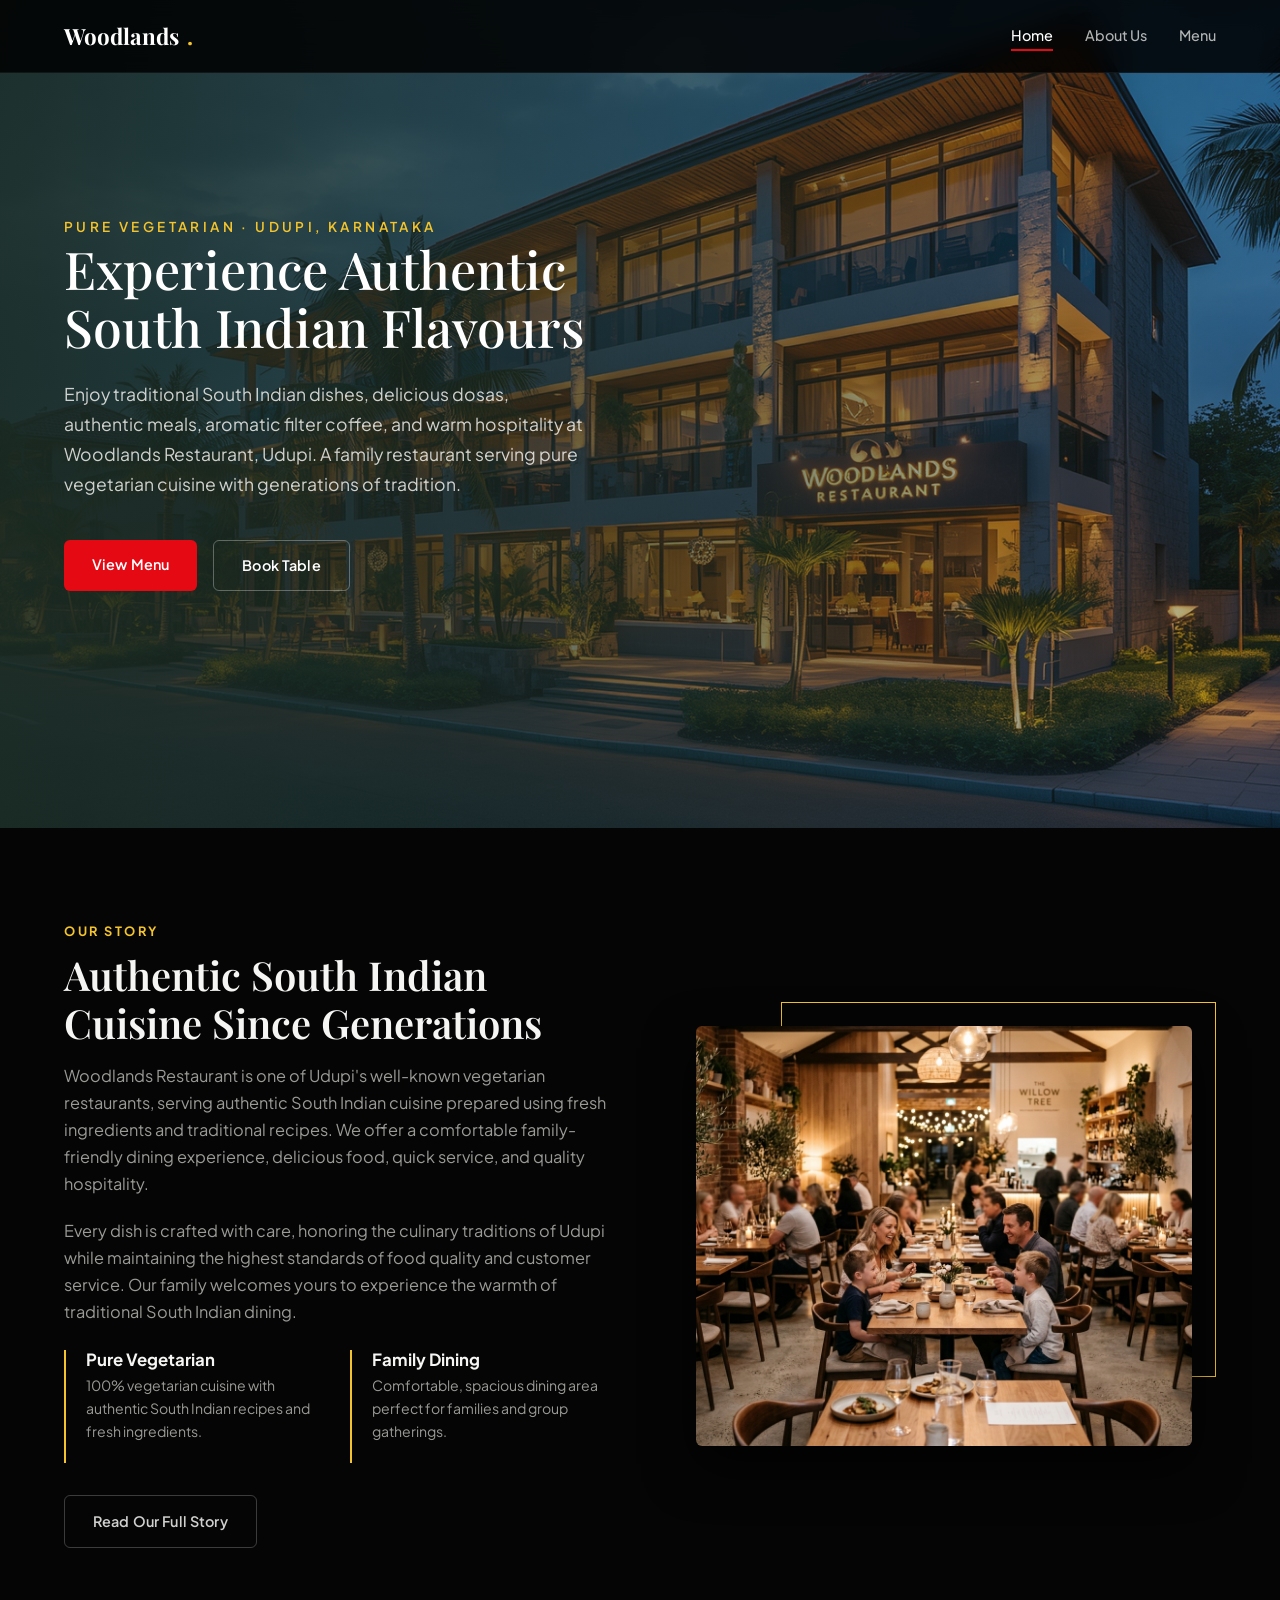
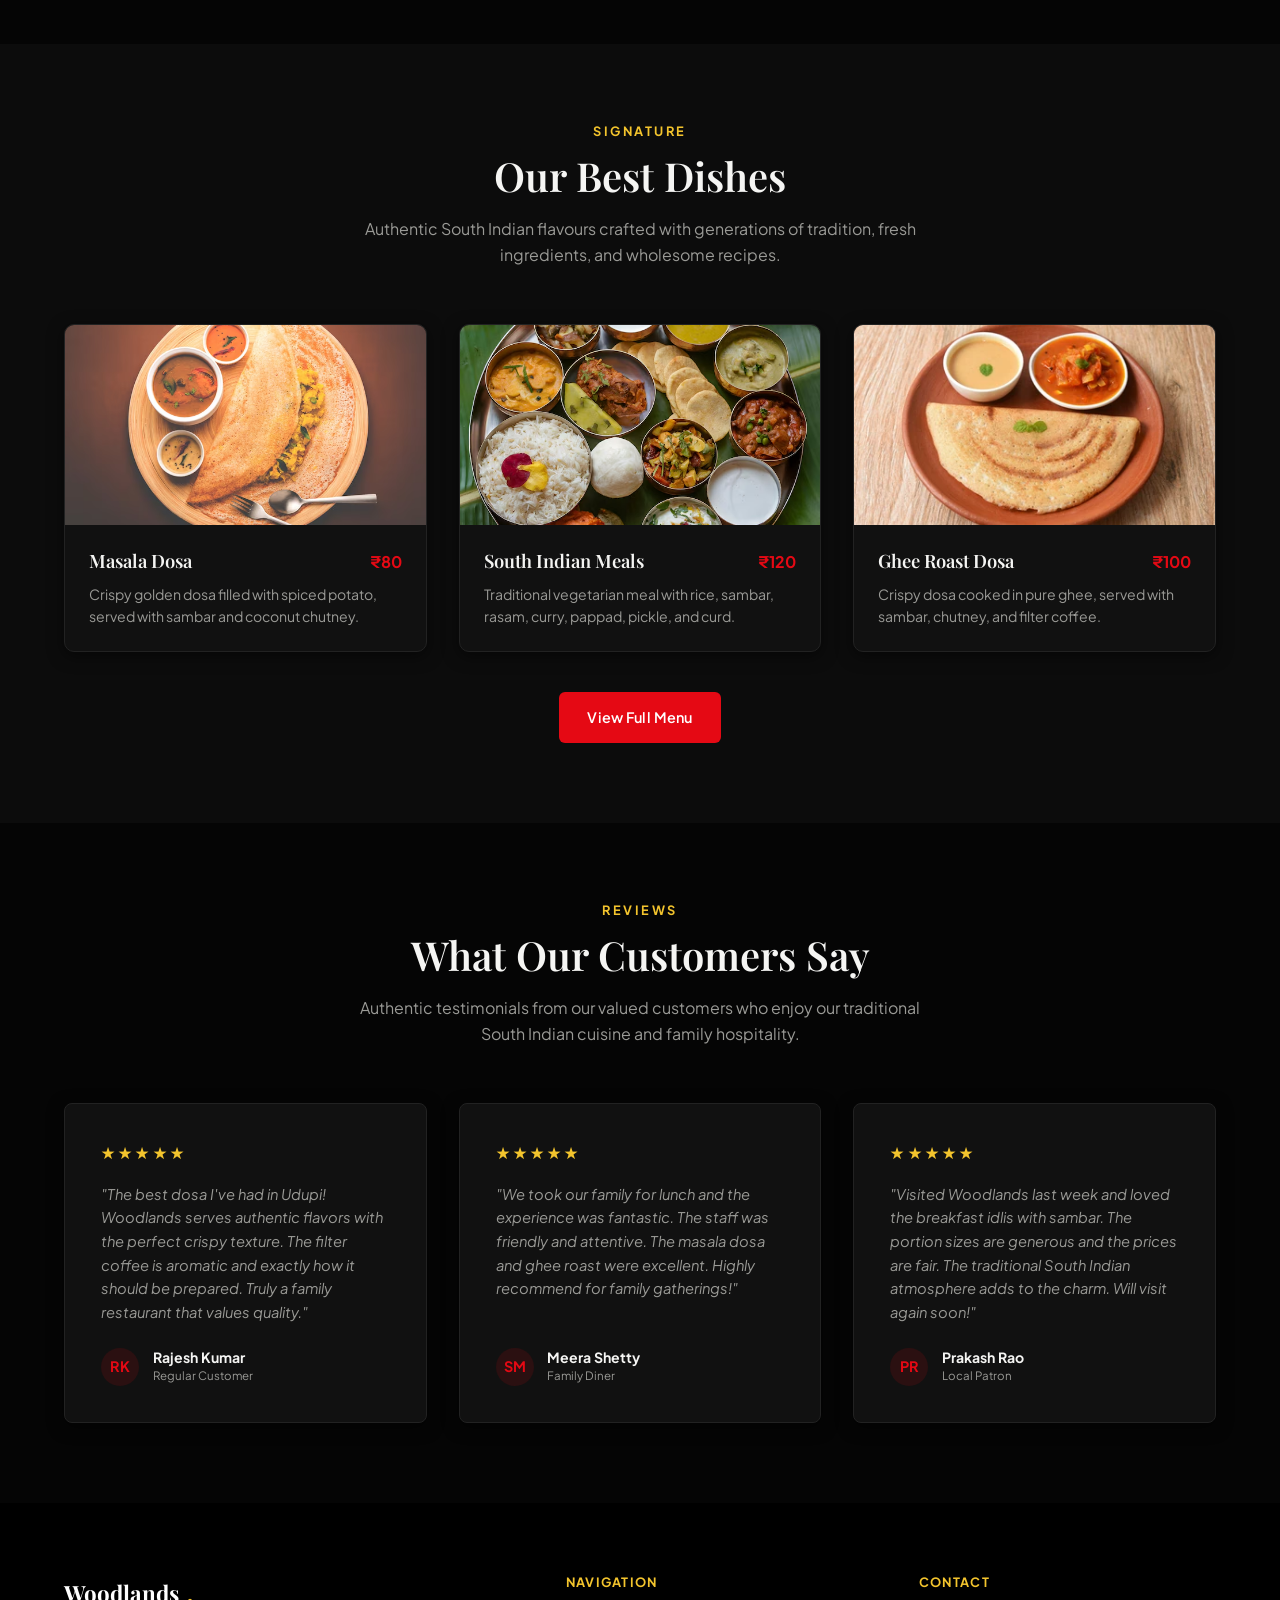
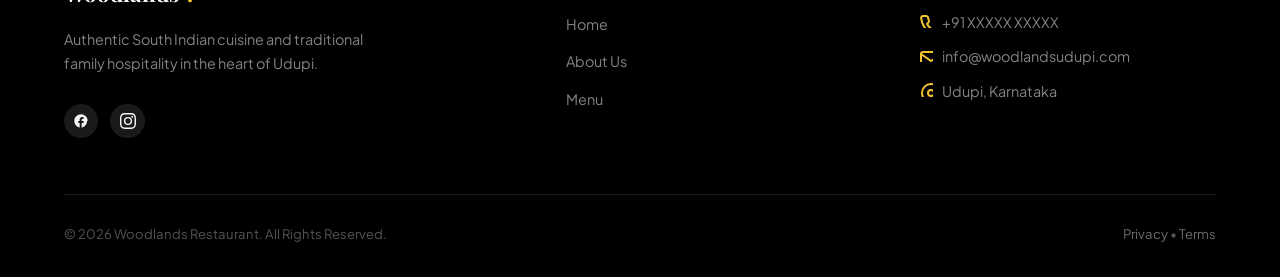
==== index.html @ 2734a032 "adding all files" ====
<!DOCTYPE html>
<html lang="en">
<head>
  <meta charset="UTF-8">
  <meta name="viewport" content="width=device-width, initial-scale=1.0">
  <title>Woodlands Restaurant | Authentic South Indian Cuisine in Udupi</title>
  <meta name="description" content="Experience authentic South Indian cuisine at Woodlands Restaurant in Udupi, Karnataka. Serving pure vegetarian dosas, idlis, filter coffee, and traditional South Indian meals.">
  <meta name="keywords" content="Woodlands Restaurant Udupi, South Indian Food Udupi, Vegetarian Restaurant, Dosa, Idli, Filter Coffee, Udupi Cuisine">
  <meta property="og:title" content="Woodlands Restaurant | Authentic South Indian Cuisine in Udupi">
  <meta property="og:description" content="Experience authentic South Indian flavours at Woodlands Restaurant. Pure vegetarian, family-friendly dining with traditional recipes and quality hospitality in Udupi.">
  <meta property="og:image" content="assets/hero.png">
  <meta property="og:type" content="website">
  <!-- Preload hero image for instant display with no FOUC -->
  <link rel="preload" as="image" href="assets/hero.png">
  <link rel="stylesheet" href="style.css">
</head>
<body class="home-page">

  <!-- Page transition overlay -->
  <div class="page-transition-overlay" id="page-transition-overlay"></div>

  <!-- ==================== HEADER ==================== -->
  <header id="header">
    <div class="container nav-wrapper">
      <a href="/" class="logo" id="nav-logo">Woodlands<span>.</span></a>
      <nav>
        <ul class="nav-links" id="nav-links">
          <li><a href="/" class="active">Home</a></li>
          <li><a href="/about">About Us</a></li>
          <li><a href="/menu">Menu</a></li>
        </ul>
      </nav>
      <button class="menu-btn" id="menu-btn" aria-label="Toggle navigation">
        <span></span><span></span><span></span>
      </button>
    </div>
  </header>

  <!-- ==================== 1. HERO ==================== -->
  <section id="home" class="hero">
    <div class="container">
      <div class="hero-content reveal-on-scroll">
        <span class="hero-subtitle">Pure Vegetarian · Udupi, Karnataka</span>
        <h1>Experience Authentic<br>South Indian Flavours</h1>
        <p class="hero-desc">Enjoy traditional South Indian dishes, delicious dosas, authentic meals, aromatic filter coffee, and warm hospitality at Woodlands Restaurant, Udupi. A family restaurant serving pure vegetarian cuisine with generations of tradition.</p>
        <div class="hero-ctas">
          <a href="/menu" class="btn btn-primary">View Menu</a>
          <button class="btn btn-secondary" id="btn-book-table" onclick="openBookingModal()">Book Table</button>
        </div>
      </div>
    </div>
  </section>

  <!-- ==================== 2. BRAND OVERVIEW (QUICK ABOUT) ==================== -->
  <section class="brand-overview" style="background: var(--bg-primary);">
    <div class="container">
      <div class="about-grid">
        <div class="about-text reveal-on-scroll">
          <h2><span>Our Story</span>Authentic South Indian Cuisine Since Generations</h2>
          <p>Woodlands Restaurant is one of Udupi's well-known vegetarian restaurants, serving authentic South Indian cuisine prepared using fresh ingredients and traditional recipes. We offer a comfortable family-friendly dining experience, delicious food, quick service, and quality hospitality.</p>
          <p>Every dish is crafted with care, honoring the culinary traditions of Udupi while maintaining the highest standards of food quality and customer service. Our family welcomes yours to experience the warmth of traditional South Indian dining.</p>
          <div class="about-highlights" style="margin-top: 1.5rem;">
            <div class="highlight-item">
              <h4>Pure Vegetarian</h4>
              <p>100% vegetarian cuisine with authentic South Indian recipes and fresh ingredients.</p>
            </div>
            <div class="highlight-item">
              <h4>Family Dining</h4>
              <p>Comfortable, spacious dining area perfect for families and group gatherings.</p>
            </div>
          </div>
          <a href="/about" class="btn btn-secondary" style="margin-top: 2rem;">Read Our Full Story</a>
        </div>
        <div class="about-image reveal-on-scroll delay-1">
          <img src="assets/dining.png" alt="Woodlands Restaurant Dining Area" loading="lazy" width="600" height="420">
        </div>
      </div>
    </div>
  </section>

  <!-- ==================== FEATURED DISHES ==================== -->
  <section style="background: var(--bg-secondary); padding: 5rem 0;">
    <div class="container">
      <div style="text-align: center; max-width: 600px; margin: 0 auto 3.5rem;" class="reveal-on-scroll">
        <h2><span>Signature</span>Our Best Dishes</h2>
        <p>Authentic South Indian flavours crafted with generations of tradition, fresh ingredients, and wholesome recipes.</p>
      </div>
      <div style="display: grid; grid-template-columns: repeat(auto-fit, minmax(280px, 1fr)); gap: 2rem;" class="reveal-on-scroll delay-1">
        <!-- Masala Dosa Card -->
        <div style="background: var(--bg-card); border-radius: 10px; overflow: hidden; border: 1px solid var(--border-color); box-shadow: var(--shadow-sm); transition: all 0.4s ease;">
          <div style="height: 200px; overflow: hidden;">
            <img src="assets/Masala_Dosa.png" alt="Masala Dosa" loading="lazy" width="400" height="200" style="width:100%; height:100%; object-fit:cover; transition: transform 0.5s ease;">
          </div>
          <div style="padding: 1.5rem;">
            <div style="display:flex; justify-content:space-between; align-items:baseline; margin-bottom:0.5rem;">
              <h3 style="font-size:1.15rem;">Masala Dosa</h3>
              <span style="color: var(--accent-green); font-weight: 700; font-family: var(--font-body);">₹80</span>
            </div>
            <p style="font-size:0.88rem; line-height:1.55;">Crispy golden dosa filled with spiced potato, served with sambar and coconut chutney.</p>
          </div>
        </div>
        <!-- South Indian Meals Card -->
        <div style="background: var(--bg-card); border-radius: 10px; overflow: hidden; border: 1px solid var(--border-color); box-shadow: var(--shadow-sm); transition: all 0.4s ease;">
          <div style="height: 200px; overflow: hidden;">
            <img src="assets/South_Indian_Meals.png" alt="South Indian Meals" loading="lazy" width="400" height="200" style="width:100%; height:100%; object-fit:cover; transition: transform 0.5s ease;">
          </div>
          <div style="padding: 1.5rem;">
            <div style="display:flex; justify-content:space-between; align-items:baseline; margin-bottom:0.5rem;">
              <h3 style="font-size:1.15rem;">South Indian Meals</h3>
              <span style="color: var(--accent-green); font-weight: 700; font-family: var(--font-body);">₹120</span>
            </div>
            <p style="font-size:0.88rem; line-height:1.55;">Traditional vegetarian meal with rice, sambar, rasam, curry, pappad, pickle, and curd.</p>
          </div>
        </div>
        <!-- Ghee Roast Card -->
        <div style="background: var(--bg-card); border-radius: 10px; overflow: hidden; border: 1px solid var(--border-color); box-shadow: var(--shadow-sm); transition: all 0.4s ease;">
          <div style="height: 200px; overflow: hidden;">
            <img src="assets/Ghee_Roast_Dosa.png" alt="Ghee Roast Dosa" loading="lazy" width="400" height="200" style="width:100%; height:100%; object-fit:cover; transition: transform 0.5s ease;">
          </div>
          <div style="padding: 1.5rem;">
            <div style="display:flex; justify-content:space-between; align-items:baseline; margin-bottom:0.5rem;">
              <h3 style="font-size:1.15rem;">Ghee Roast Dosa</h3>
              <span style="color: var(--accent-green); font-weight: 700; font-family: var(--font-body);">₹100</span>
            </div>
            <p style="font-size:0.88rem; line-height:1.55;">Crispy dosa cooked in pure ghee, served with sambar, chutney, and filter coffee.</p>
          </div>
        </div>
      </div>
      <div style="text-align:center; margin-top: 2.5rem;" class="reveal-on-scroll delay-2">
        <a href="/menu" class="btn btn-primary">View Full Menu</a>
      </div>
    </div>
  </section>

  <!-- ==================== TRUST INDICATORS (TESTIMONIALS) ==================== -->
  <section class="testimonials" style="background: var(--bg-primary); padding: 5rem 0;">
    <div class="container">
      <div style="text-align: center; max-width: 600px; margin: 0 auto 3.5rem;" class="reveal-on-scroll">
        <h2><span>Reviews</span>What Our Customers Say</h2>
        <p>Authentic testimonials from our valued customers who enjoy our traditional South Indian cuisine and family hospitality.</p>
      </div>

      <div style="display: grid; grid-template-columns: repeat(auto-fit, minmax(280px, 1fr)); gap: 2rem;" class="reveal-on-scroll delay-1">
        
        <!-- Review 1 -->
        <div style="background: var(--bg-card); padding: 2.25rem; border-radius: 8px; border: 1px solid var(--border-color); box-shadow: var(--shadow-sm); display:flex; flex-direction:column;">
          <div style="color: var(--accent-gold); margin-bottom: 1rem; display: flex; gap: 0.2rem;">
            <span>★</span><span>★</span><span>★</span><span>★</span><span>★</span>
          </div>
          <p style="font-size: 0.92rem; font-style: italic; color: var(--text-secondary); margin-bottom: 1.5rem; line-height: 1.6; flex-grow:1;">"The best dosa I've had in Udupi! Woodlands serves authentic flavors with the perfect crispy texture. The filter coffee is aromatic and exactly how it should be prepared. Truly a family restaurant that values quality."</p>
          <div style="display: flex; align-items: center; gap: 0.85rem;">
            <div style="width: 38px; height: 38px; border-radius:50%; background: var(--accent-green-light); color: var(--accent-green); display:flex; align-items:center; justify-content:center; font-weight:700; font-size:0.9rem;">RK</div>
            <div>
              <h4 style="font-size: 0.88rem; font-family: var(--font-body); font-weight: 700;">Rajesh Kumar</h4>
              <p style="font-size: 0.72rem; color: var(--text-secondary);">Regular Customer</p>
            </div>
          </div>
        </div>

        <!-- Review 2 -->
        <div style="background: var(--bg-card); padding: 2.25rem; border-radius: 8px; border: 1px solid var(--border-color); box-shadow: var(--shadow-sm); display:flex; flex-direction:column;">
          <div style="color: var(--accent-gold); margin-bottom: 1rem; display: flex; gap: 0.2rem;">
            <span>★</span><span>★</span><span>★</span><span>★</span><span>★</span>
          </div>
          <p style="font-size: 0.92rem; font-style: italic; color: var(--text-secondary); margin-bottom: 1.5rem; line-height: 1.6; flex-grow:1;">"We took our family for lunch and the experience was fantastic. The staff was friendly and attentive. The masala dosa and ghee roast were excellent. Highly recommend for family gatherings!"</p>
          <div style="display: flex; align-items: center; gap: 0.85rem;">
            <div style="width: 38px; height: 38px; border-radius:50%; background: var(--accent-green-light); color: var(--accent-green); display:flex; align-items:center; justify-content:center; font-weight:700; font-size:0.9rem;">SM</div>
            <div>
              <h4 style="font-size: 0.88rem; font-family: var(--font-body); font-weight: 700;">Meera Shetty</h4>
              <p style="font-size: 0.72rem; color: var(--text-secondary);">Family Diner</p>
            </div>
          </div>
        </div>

        <!-- Review 3 -->
        <div style="background: var(--bg-card); padding: 2.25rem; border-radius: 8px; border: 1px solid var(--border-color); box-shadow: var(--shadow-sm); display:flex; flex-direction:column;">
          <div style="color: var(--accent-gold); margin-bottom: 1rem; display: flex; gap: 0.2rem;">
            <span>★</span><span>★</span><span>★</span><span>★</span><span>★</span>
          </div>
          <p style="font-size: 0.92rem; font-style: italic; color: var(--text-secondary); margin-bottom: 1.5rem; line-height: 1.6; flex-grow:1;">"Visited Woodlands last week and loved the breakfast idlis with sambar. The portion sizes are generous and the prices are fair. The traditional South Indian atmosphere adds to the charm. Will visit again soon!"</p>
          <div style="display: flex; align-items: center; gap: 0.85rem;">
            <div style="width: 38px; height: 38px; border-radius:50%; background: var(--accent-green-light); color: var(--accent-green); display:flex; align-items:center; justify-content:center; font-weight:700; font-size:0.9rem;">PR</div>
            <div>
              <h4 style="font-size: 0.88rem; font-family: var(--font-body); font-weight: 700;">Prakash Rao</h4>
              <p style="font-size: 0.72rem; color: var(--text-secondary);">Local Patron</p>
            </div>
          </div>
        </div>

      </div>
    </div>
  </section>

  <!-- ==================== FOOTER ==================== -->
  <footer>
    <div class="container">
      <div class="footer-grid">
        <div class="footer-brand">
          <a href="/" class="logo" style="color:#FFF;">Woodlands<span>.</span></a>
          <p>Authentic South Indian cuisine and traditional family hospitality in the heart of Udupi.</p>
          <div class="social-links">
            <a href="#" class="social-icon" aria-label="Facebook"><svg width="16" height="16" fill="currentColor" viewBox="0 0 24 24"><path d="M22 12c0-5.52-4.48-10-10-10S2 6.48 2 12c0 4.84 3.44 8.87 8 9.8V15H8v-3h2V9.5C10 7.57 11.57 6 13.5 6H16v3h-2c-.55 0-1 .45-1 1v2h3v3h-3v6.95c4.56-.93 8-4.96 8-9.95z"/></svg></a>
            <a href="#" class="social-icon" aria-label="Instagram"><svg width="16" height="16" fill="currentColor" viewBox="0 0 24 24"><path d="M12 2.163c3.204 0 3.584.012 4.85.07 3.252.148 4.771 1.691 4.919 4.919.058 1.265.069 1.645.069 4.849 0 3.205-.012 3.584-.069 4.849-.149 3.225-1.664 4.771-4.919 4.919-1.266.058-1.644.07-4.85.07-3.204 0-3.584-.012-4.849-.07-3.26-.149-4.771-1.699-4.919-4.92-.058-1.265-.07-1.644-.07-4.849 0-3.204.013-3.583.07-4.849.149-3.227 1.664-4.771 4.919-4.919 1.266-.057 1.645-.069 4.849-.069zM12 0C8.741 0 8.333.014 7.053.072 2.695.272.273 2.69.073 7.051.014 8.333 0 8.741 0 12c0 3.259.014 3.668.072 4.948.2 4.358 2.618 6.78 6.98 6.98C8.333 23.986 8.741 24 12 24c3.259 0 3.668-.014 4.948-.072 4.354-.2 6.782-2.618 6.979-6.98C23.986 15.668 24 15.259 24 12c0-3.259-.014-3.667-.072-4.947-.196-4.354-2.617-6.78-6.979-6.98C15.668.014 15.259 0 12 0zm0 5.838a6.162 6.162 0 100 12.324 6.162 6.162 0 000-12.324zM12 16a4 4 0 110-8 4 4 0 010 8zm6.406-11.845a1.44 1.44 0 100 2.881 1.44 1.44 0 000-2.881z"/></svg></a>
          </div>
        </div>
        <div class="footer-nav-col">
          <h4>Navigation</h4>
          <ul class="footer-links">
            <li><a href="/">Home</a></li>
            <li><a href="/about">About Us</a></li>
            <li><a href="/menu">Menu</a></li>
          </ul>
        </div>
        <div class="footer-nav-col">
          <h4>Contact</h4>
          <ul class="footer-contact-list">
            <li><svg width="14" height="14" fill="none" stroke="currentColor" stroke-width="2"><path d="M22 16.92v3a2 2 0 0 1-2.18 2 19.79 19.79 0 0 1-8.63-3.07 19.5 19.5 0 0 1-6-6 19.79 19.79 0 0 1-3.07-8.67A2 2 0 0 1 4.11 2h3a2 2 0 0 1 2 1.72 12.84 12.84 0 0 0 .7 2.81 2 2 0 0 1-.45 2.11L8.09 9.91a16 16 0 0 0 6 6l1.27-1.27a2 2 0 0 1 2.11-.45 12.84 12.84 0 0 0 2.81.7A2 2 0 0 1 22 16.92z"/></svg><span>+91 XXXXX XXXXX</span></li>
            <li><svg width="14" height="14" fill="none" stroke="currentColor" stroke-width="2"><path d="M4 4h16c1.1 0 2 .9 2 2v12c0 1.1-.9 2-2 2H4c-1.1 0-2-.9-2-2V6c0-1.1.9-2 2-2z"/><polyline points="22,6 12,13 2,6"/></svg><span>info@woodlandsudupi.com</span></li>
            <li><svg width="14" height="14" fill="none" stroke="currentColor" stroke-width="2"><path d="M21 10c0 7-9 13-9 13s-9-6-9-13a9 9 0 0 1 18 0z"/><circle cx="12" cy="10" r="3"/></svg><span>Udupi, Karnataka</span></li>
          </ul>
        </div>
      </div>
      <div class="footer-bottom">
        <p>&copy; 2026 Woodlands Restaurant. All Rights Reserved.</p>
        <p><a href="#">Privacy</a> &bull; <a href="#">Terms</a></p>
      </div>
    </div>
  </footer>

  <!-- ==================== BOOK TABLE MODAL ==================== -->
  <div class="booking-modal-overlay" id="booking-modal-overlay" role="dialog" aria-modal="true" aria-labelledby="booking-modal-title">
    <div class="booking-modal">
      <div class="booking-modal-header">
        <div>
          <h2 id="booking-modal-title">Book a Table</h2>
          <p>Reserve your spot at Woodlands Restaurant</p>
        </div>
        <button class="booking-modal-close" id="booking-modal-close" aria-label="Close booking modal">&times;</button>
      </div>

      <!-- Booking Form -->
      <form class="booking-form" id="booking-form" novalidate>
        <div class="booking-form-row">
          <div class="booking-field">
            <label for="book-name">Full Name</label>
            <input type="text" id="book-name" name="name" placeholder="Your name" required autocomplete="name">
          </div>
          <div class="booking-field">
            <label for="book-phone">Phone</label>
            <input type="tel" id="book-phone" name="phone" placeholder="+91 XXXXX XXXXX" required autocomplete="tel">
          </div>
        </div>
        <div class="booking-field">
          <label for="book-email">Email Address</label>
          <input type="email" id="book-email" name="email" placeholder="your@email.com" required autocomplete="email">
        </div>
        <div class="booking-form-row">
          <div class="booking-field">
            <label for="book-date">Date</label>
            <input type="date" id="book-date" name="date" required>
          </div>
          <div class="booking-field">
            <label for="book-time">Time</label>
            <input type="time" id="book-time" name="time" required>
          </div>
        </div>
        <div class="booking-field">
          <label for="book-guests">Number of Guests</label>
          <select id="book-guests" name="guests" required>
            <option value="" disabled selected>Select guests</option>
            <option value="1">1 Guest</option>
            <option value="2">2 Guests</option>
            <option value="3">3 Guests</option>
            <option value="4">4 Guests</option>
            <option value="5">5 Guests</option>
            <option value="6">6 Guests</option>
            <option value="7+">7+ Guests (Group)</option>
          </select>
        </div>
        <button type="submit" class="btn btn-primary booking-submit">Confirm Reservation</button>
      </form>

      <!-- Success State -->
      <div class="booking-success" id="booking-success">
        <div class="booking-success-icon">
          <svg width="28" height="28" viewBox="0 0 24 24" fill="none" stroke="currentColor" stroke-width="2.5"><polyline points="20 6 9 17 4 12"/></svg>
        </div>
        <h3 style="font-size:1.35rem;">Reservation Confirmed!</h3>
        <p>We'll reach out to confirm your booking soon.</p>
        <button class="btn btn-secondary" onclick="closeBookingModal()" style="margin-top:0.5rem;">Close</button>
      </div>
    </div>
  </div>

  <script src="script.js"></script>
</body>
</html>
---- style.css ----
/* 
 * Shrreyas INN - Premium Hospitality Website V2
 * Full Black · Red Accent · Gold & White Typography
 * Kundapura, Karnataka
 */

/* Google Fonts Import */
@import url('https://fonts.googleapis.com/css2?family=Playfair+Display:ital,wght@0,400..900;1,400..900&family=Plus+Jakarta+Sans:ital,wght@0,200..800;1,200..800&display=swap');

/* ========================================================================
   COLOR SYSTEM & DESIGN TOKENS
   Full black theme — red buttons, white/grey/yellow text, pure black backgrounds
   ======================================================================== */
:root {
  /* Black backgrounds */
  --bg-primary:    #050505;
  --bg-secondary:  #0C0C0C;
  --bg-dark:       #000000;
  --bg-card:       #111111;

  /* Text: white / light-grey / yellow-gold */
  --text-primary:   #F5F5F3;
  --text-secondary: #9A9A96;
  --text-light:     #F5F5F3;

  /* Accent: RED buttons, GOLD labels */
  --accent-green:         #E50914;   /* red — used for primary buttons */
  --accent-green-hover:   #C2050F;
  --accent-green-light:   rgba(229, 9, 20, 0.12);
  --accent-terracotta:    #FF3C2E;
  --accent-terracotta-hover: #E02E20;
  --accent-gold:          #F3C42D;   /* yellow-gold — prices, labels, highlights */
  --accent-gold-light:    rgba(243, 196, 45, 0.14);

  /* Borders & surfaces */
  --border-color: #222222;
  --border-dark:  #1A1A1A;
  --glass-bg:     rgba(8, 8, 8, 0.88);
  --glass-border: rgba(243, 196, 45, 0.14);

  /* Shadows */
  --shadow-xs: 0 1px 3px  rgba(0, 0, 0, 0.40);
  --shadow-sm: 0 4px 16px rgba(0, 0, 0, 0.50);
  --shadow-md: 0 8px 28px rgba(0, 0, 0, 0.60);
  --shadow-lg: 0 20px 50px rgba(0, 0, 0, 0.72);

  /* Typography */
  --font-display: 'Playfair Display', Georgia, serif;
  --font-body: 'Plus Jakarta Sans', system-ui, -apple-system, sans-serif;

  /* Motion */
  --ease-out: cubic-bezier(0.16, 1, 0.3, 1);
  --ease-in-out: cubic-bezier(0.4, 0, 0.2, 1);
  --transition-base: 0.25s var(--ease-in-out);
  --transition-smooth: 0.5s var(--ease-out);
}

/* ========================================================================
   BASE RESET
   ======================================================================== */
*, *::before, *::after {
  box-sizing: border-box;
  margin: 0;
  padding: 0;
}

html {
  scroll-behavior: smooth;
  font-size: 16px;
  -webkit-font-smoothing: antialiased;
  -moz-osx-font-smoothing: grayscale;
}

body {
  background-color: var(--bg-primary);
  background:
    radial-gradient(circle at 50% 0%, rgba(229, 9, 20, 0.10), transparent 30rem),
    linear-gradient(180deg, #060606 0%, #040404 100%);
  color: var(--text-primary);
  font-family: var(--font-body);
  line-height: 1.65;
  overflow-x: hidden;
}

/* Scrollbar */
::-webkit-scrollbar { width: 8px; }
::-webkit-scrollbar-track { background: #080808; }
::-webkit-scrollbar-thumb {
  background: #2A2A2A;
  border-radius: 8px;
}
::-webkit-scrollbar-thumb:hover { background: var(--accent-green); }

/* ========================================================================
   LAYOUT
   ======================================================================== */
.container {
  width: 90%;
  max-width: 1200px;
  margin: 0 auto;
}

section {
  padding: 6rem 0;
  position: relative;
}

img {
  max-width: 100%;
  height: auto;
  display: block;
}

/* ========================================================================
   TYPOGRAPHY
   ======================================================================== */
h1, h2, h3, h4, h5, h6 {
  font-family: var(--font-display);
  font-weight: 600;
  line-height: 1.2;
  color: var(--text-primary);
}

h2 {
  font-size: 2.5rem;
  margin-bottom: 1rem;
}

.section-label {
  display: block;
  font-family: var(--font-body);
  font-size: 0.8rem;
  font-weight: 700;
  text-transform: uppercase;
  letter-spacing: 0.2em;
  color: var(--accent-gold);
  margin-bottom: 0.75rem;
}

h2 span {
  display: block;
  font-family: var(--font-body);
  font-size: 0.8rem;
  font-weight: 700;
  text-transform: uppercase;
  letter-spacing: 0.2em;
  color: var(--accent-gold);
  margin-bottom: 0.75rem;
}

p {
  color: var(--text-secondary);
}

/* ========================================================================
   BUTTONS
   ======================================================================== */
.btn {
  display: inline-flex;
  align-items: center;
  justify-content: center;
  gap: 0.5rem;
  padding: 0.85rem 1.75rem;
  border-radius: 6px;
  font-family: var(--font-body);
  font-weight: 600;
  font-size: 0.9rem;
  text-decoration: none;
  cursor: pointer;
  border: none;
  transition: all var(--transition-base);
  letter-spacing: 0.01em;
}

.btn-primary {
  background-color: var(--accent-green);
  color: #FFF;
}
.btn-primary:hover {
  background-color: var(--accent-green-hover);
  transform: translateY(-2px);
  box-shadow: 0 6px 22px rgba(229, 9, 20, 0.35);
}

.btn-secondary {
  background: transparent;
  color: rgba(245, 245, 243, 0.85);
  border: 1.5px solid rgba(255, 255, 255, 0.22);
}
.btn-secondary:hover {
  border-color: var(--accent-green);
  color: #FFF;
  background: rgba(229, 9, 20, 0.08);
  transform: translateY(-2px);
}

.btn-terracotta {
  background-color: var(--accent-terracotta);
  color: #FFF;
}
.btn-terracotta:hover {
  background-color: var(--accent-terracotta-hover);
  transform: translateY(-2px);
  box-shadow: 0 6px 20px rgba(196, 101, 74, 0.2);
}

.btn-whatsapp {
  background-color: #25D366;
  color: #FFF;
}
.btn-whatsapp:hover {
  background-color: #20BA5A;
  transform: translateY(-2px);
  box-shadow: 0 6px 20px rgba(37, 211, 102, 0.2);
}

.btn-outline-gold {
  background: transparent;
  color: var(--accent-gold);
  border: 1.5px solid var(--accent-gold);
}
.btn-outline-gold:hover {
  background: var(--accent-gold);
  color: #FFF;
}

/* ========================================================================
   HEADER & NAV
   ======================================================================== */
header {
  position: fixed;
  top: 0;
  left: 0;
  width: 100%;
  z-index: 1000;
  background-color: rgba(0, 0, 0, 0.85);
  backdrop-filter: blur(14px);
  -webkit-backdrop-filter: blur(14px);
  border-bottom: 1px solid rgba(255,255,255,0.06);
  transition: all var(--transition-base);
}

header.scrolled {
  box-shadow: 0 8px 28px rgba(0, 0, 0, 0.45);
  background-color: rgba(0, 0, 0, 0.96);
  border-bottom-color: rgba(243, 196, 45, 0.12);
}

.nav-wrapper {
  display: flex;
  justify-content: space-between;
  align-items: center;
  height: 4.5rem;
}

.logo {
  display: flex;
  align-items: center;
  gap: 0.5rem;
  text-decoration: none;
  font-family: var(--font-display);
  font-size: 1.4rem;
  color: #FFFFFF;
  font-weight: 700;
}
.logo span { color: var(--accent-gold); }

.nav-links {
  display: flex;
  gap: 2rem;
  list-style: none;
}

.nav-links a {
  text-decoration: none;
  color: rgba(245, 245, 243, 0.72);
  font-weight: 500;
  font-size: 0.9rem;
  position: relative;
  padding: 0.4rem 0;
  transition: color var(--transition-base);
}
.nav-links a::after {
  content: '';
  position: absolute;
  bottom: 0;
  left: 0;
  width: 0;
  height: 2px;
  background: var(--accent-green);
  transition: width var(--transition-base);
}
.nav-links a:hover::after,
.nav-links a.active::after { width: 100%; }
.nav-links a:hover,
.nav-links a.active { color: #FFF; }

/* Hamburger */
.menu-btn {
  display: none;
  background: none;
  border: none;
  cursor: pointer;
  padding: 0.5rem;
  z-index: 1010;
}
.menu-btn span {
  display: block;
  width: 22px;
  height: 2px;
  background: #FFFFFF;
  margin: 5px 0;
  transition: all var(--transition-base);
}
.menu-btn.open span:nth-child(1) { transform: rotate(45deg) translate(5px, 5px); }
.menu-btn.open span:nth-child(2) { opacity: 0; }
.menu-btn.open span:nth-child(3) { transform: rotate(-45deg) translate(5px, -5px); }

/* ========================================================================
   HERO
   ======================================================================== */
.hero {
  min-height: 92vh;
  display: flex;
  align-items: center;
  padding-top: 4.5rem;
  background: linear-gradient(to right, rgba(27,43,34,0.88) 25%, rgba(27,43,34,0.45) 100%),
              url('assets/hero.png') no-repeat center center/cover;
  color: #FFF;
}

.hero-content { max-width: 620px; }

.hero-subtitle {
  font-family: var(--font-body);
  text-transform: uppercase;
  letter-spacing: 0.25em;
  color: var(--accent-gold);
  font-weight: 600;
  font-size: 0.85rem;
  margin-bottom: 1.25rem;
}

.hero h1 {
  font-size: 3.25rem;
  font-weight: 500;
  line-height: 1.12;
  margin-bottom: 1.5rem;
  color: #FFF;
}

.hero-desc {
  font-size: 1.1rem;
  color: rgba(240, 238, 235, 0.85);
  margin-bottom: 2.5rem;
  max-width: 520px;
  line-height: 1.7;
}

.hero-ctas { display: flex; gap: 1rem; }
.hero-ctas .btn-secondary {
  color: #FFF;
  border-color: rgba(255,255,255,0.3);
}
.hero-ctas .btn-secondary:hover {
  background: rgba(255,255,255,0.08);
  border-color: rgba(255,255,255,0.6);
  color: #FFF;
}

/* ========================================================================
   ABOUT
   ======================================================================== */
.about { background: var(--bg-primary); }

.about-grid {
  display: grid;
  grid-template-columns: 1fr 1fr;
  gap: 4rem;
  align-items: center;
}

.about-text h3 {
  font-size: 1.6rem;
  color: var(--accent-green);
  margin-bottom: 1rem;
}
.about-text p {
  margin-bottom: 1.25rem;
  font-size: 1.02rem;
}

.about-highlights {
  display: grid;
  grid-template-columns: 1fr 1fr;
  gap: 1.75rem;
  margin-top: 2rem;
}
.highlight-item {
  border-left: 2px solid var(--accent-gold);
  padding-left: 1.25rem;
}
.highlight-item h4 {
  font-family: var(--font-body);
  font-weight: 700;
  font-size: 1.05rem;
  margin-bottom: 0.25rem;
}
.highlight-item p { font-size: 0.88rem; }

.about-image { position: relative; padding: 1.5rem; }
.about-image::before {
  content: '';
  position: absolute;
  top: 0; right: 0;
  width: 80%; height: 80%;
  border: 1.5px solid var(--accent-gold);
  z-index: 1;
  pointer-events: none;
}
.about-image img {
  position: relative;
  z-index: 2;
  border-radius: 6px;
  box-shadow: var(--shadow-lg);
  width: 100%;
  height: 420px;
  object-fit: cover;
}

/* ========================================================================
   RESTAURANT HIGHLIGHT
   ======================================================================== */
.restaurant { background: var(--bg-secondary); }

.restaurant-intro {
  max-width: 580px;
  margin-bottom: 3rem;
}

/* Tabs */
.menu-tabs {
  display: flex;
  gap: 0.75rem;
  list-style: none;
  margin-bottom: 2.5rem;
  border-bottom: 1px solid var(--border-color);
  padding-bottom: 0.75rem;
}

.tab-btn {
  background: none;
  border: none;
  padding: 0.5rem 1.25rem;
  font-family: var(--font-body);
  font-size: 0.92rem;
  font-weight: 600;
  color: var(--text-secondary);
  cursor: pointer;
  transition: all var(--transition-base);
  position: relative;
}
.tab-btn::after {
  content: '';
  position: absolute;
  bottom: -0.875rem;
  left: 0;
  width: 0;
  height: 2px;
  background: var(--accent-green);
  transition: width var(--transition-base);
}
.tab-btn.active { color: var(--accent-green); }
.tab-btn.active::after { width: 100%; }

/* Menu Grid */
.menu-grid {
  display: grid;
  grid-template-columns: repeat(auto-fill, minmax(340px, 1fr));
  gap: 2rem;
}

.menu-card {
  background: var(--bg-card);
  border-radius: 8px;
  overflow: hidden;
  box-shadow: var(--shadow-sm);
  border: 1px solid var(--border-color);
  transition: all var(--transition-smooth);
  display: flex;
  flex-direction: column;
}
.menu-card:hover {
  transform: translateY(-4px);
  box-shadow: var(--shadow-md);
  border-color: var(--accent-gold);
}

.menu-img-wrapper {
  position: relative;
  overflow: hidden;
  height: 210px;
}
.menu-img-wrapper img {
  width: 100%; height: 100%;
  object-fit: cover;
  transition: transform var(--transition-smooth);
}
.menu-card:hover .menu-img-wrapper img { transform: scale(1.05); }

.menu-badge {
  position: absolute;
  top: 0.85rem; left: 0.85rem;
  background: var(--accent-green);
  color: #FFF;
  font-size: 0.7rem;
  font-weight: 700;
  padding: 0.3rem 0.75rem;
  border-radius: 50px;
  text-transform: uppercase;
  letter-spacing: 0.05em;
}
.menu-badge.badge-seafood { background: var(--accent-terracotta); }
.menu-badge.badge-veg { background: #2E7D32; }
.menu-badge.badge-nonveg { background: #795548; }

.menu-info {
  padding: 1.5rem;
  display: flex;
  flex-direction: column;
  flex-grow: 1;
}
.menu-meta {
  display: flex;
  justify-content: space-between;
  align-items: baseline;
  margin-bottom: 0.6rem;
}
.menu-meta h3 {
  font-size: 1.25rem;
  font-weight: 600;
}
.menu-price {
  font-family: var(--font-body);
  font-weight: 700;
  color: var(--accent-green);
  font-size: 1.1rem;
}
.menu-info p {
  font-size: 0.9rem;
  margin-bottom: 1.25rem;
  flex-grow: 1;
}
.menu-cta-area { margin-top: auto; }

/* ========================================================================
   QR HIGHLIGHT
   ======================================================================== */
.qr-highlight {
  padding: 3.5rem 0;
  background: var(--bg-primary);
}

.qr-card {
  background: linear-gradient(135deg, var(--accent-green-light) 0%, var(--accent-gold-light) 100%);
  border: 1px solid var(--border-color);
  border-radius: 10px;
  padding: 2.75rem;
  display: flex;
  align-items: center;
  gap: 3rem;
}
.qr-text-side { flex: 1; }

.qr-tag {
  display: inline-block;
  font-size: 0.72rem;
  font-weight: 700;
  text-transform: uppercase;
  letter-spacing: 0.15em;
  color: var(--accent-gold);
  margin-bottom: 0.75rem;
}
.qr-title {
  font-size: 1.85rem;
  margin-bottom: 0.85rem;
  color: var(--accent-green);
}
.qr-desc {
  font-size: 1rem;
  margin-bottom: 1.5rem;
}

.qr-steps {
  display: grid;
  grid-template-columns: 1fr 1fr;
  gap: 1.25rem;
}
.qr-step {
  display: flex;
  gap: 0.6rem;
  align-items: flex-start;
}
.qr-step-num {
  background: var(--accent-green);
  color: #FFF;
  font-weight: 700;
  font-size: 0.75rem;
  width: 20px; height: 20px;
  border-radius: 50%;
  display: flex;
  align-items: center;
  justify-content: center;
  flex-shrink: 0;
  margin-top: 2px;
}
.qr-step-txt {
  font-size: 0.85rem;
  color: var(--text-secondary);
}

.qr-image-side {
  width: 180px; height: 180px;
  background: var(--bg-card);
  border: 1px dashed var(--border-color);
  border-radius: 8px;
  padding: 1rem;
  display: flex;
  flex-direction: column;
  align-items: center;
  justify-content: center;
  box-shadow: var(--shadow-xs);
}

/* ========================================================================
   LODGING
   ======================================================================== */
.lodging { background: var(--bg-secondary); }

.lodging-grid {
  display: grid;
  grid-template-columns: 1.1fr 0.9fr;
  gap: 4rem;
  align-items: center;
}

.lodging-preview { position: relative; }
.lodging-frame {
  overflow: hidden;
  border-radius: 8px;
  box-shadow: var(--shadow-lg);
  height: 460px;
}
.lodging-frame img {
  width: 100%; height: 100%;
  object-fit: cover;
  transition: transform var(--transition-smooth);
}
.lodging-frame:hover img { transform: scale(1.03); }

.lodging-tag {
  position: absolute;
  bottom: 1.5rem; right: 1.5rem;
  background: var(--bg-card);
  border: 1px solid var(--border-color);
  padding: 0.85rem 1.5rem;
  border-radius: 6px;
  box-shadow: var(--shadow-md);
  z-index: 10;
}
.lodging-tag h4 {
  font-size: 1.05rem;
  font-weight: 700;
  color: var(--accent-green);
  margin-bottom: 0.1rem;
}
.lodging-tag p { font-size: 0.82rem; }

.lodging-details h3 { font-size: 1.75rem; margin-bottom: 0.85rem; }
.lodging-desc { font-size: 1rem; margin-bottom: 1.75rem; }

.amenities-grid {
  display: grid;
  grid-template-columns: 1fr 1fr;
  gap: 1.25rem;
  margin-bottom: 2rem;
}
.amenity-card {
  background: var(--bg-card);
  padding: 1.15rem;
  border-radius: 6px;
  border: 1px solid var(--border-color);
  display: flex;
  align-items: center;
  gap: 0.85rem;
  box-shadow: var(--shadow-xs);
  transition: all var(--transition-base);
}
.amenity-card:hover {
  border-color: var(--accent-gold);
  transform: translateY(-2px);
}
.amenity-icon {
  width: 2.25rem; height: 2.25rem;
  background: var(--accent-green-light);
  border-radius: 50%;
  display: flex;
  align-items: center;
  justify-content: center;
  color: var(--accent-green);
  flex-shrink: 0;
}
.amenity-text h4 {
  font-family: var(--font-body);
  font-weight: 700;
  font-size: 0.88rem;
}
.amenity-text p { font-size: 0.75rem; }

/* ========================================================================
   PREMIUM DIGITAL MENU EXPERIENCE (NEW Section 5)
   ======================================================================== */
.digital-menu {
  background: var(--bg-primary);
  padding-top: 5rem;
  padding-bottom: 5rem;
}

.digital-menu-header {
  text-align: center;
  max-width: 600px;
  margin: 0 auto 2.5rem;
}

/* Sticky Category Nav */
.sticky-menu-nav {
  position: sticky;
  top: 4.5rem;
  z-index: 100;
  background: var(--bg-primary);
  border-bottom: 1px solid var(--border-color);
  padding: 0.75rem 0;
  margin-bottom: 2.5rem;
  transition: box-shadow var(--transition-base);
}
.sticky-menu-nav.stuck {
  box-shadow: var(--shadow-sm);
}

.category-nav-scroll {
  display: flex;
  gap: 0.6rem;
  overflow-x: auto;
  scrollbar-width: none;
  -ms-overflow-style: none;
  padding: 0 1rem;
  justify-content: center;
}
.category-nav-scroll::-webkit-scrollbar { display: none; }

.menu-category-btn {
  background: transparent;
  border: 1.5px solid var(--border-color);
  padding: 0.55rem 1.35rem;
  border-radius: 50px;
  font-family: var(--font-body);
  font-size: 0.85rem;
  font-weight: 600;
  color: var(--text-secondary);
  cursor: pointer;
  white-space: nowrap;
  transition: all var(--transition-base);
}
.menu-category-btn:hover {
  border-color: var(--accent-green);
  color: var(--accent-green);
}
.menu-category-btn.active {
  background: var(--accent-green);
  color: #FFF;
  border-color: var(--accent-green);
}

/* Dish Cards Grid */
.dish-grid {
  display: grid;
  grid-template-columns: repeat(auto-fill, minmax(300px, 1fr));
  gap: 1.75rem;
}

.dish-card {
  background: var(--bg-card);
  border-radius: 10px;
  overflow: hidden;
  border: 1px solid var(--border-color);
  box-shadow: var(--shadow-xs);
  transition: all var(--transition-smooth);
  cursor: pointer;
  display: flex;
  flex-direction: column;
}
.dish-card:hover {
  transform: translateY(-4px);
  box-shadow: var(--shadow-md);
  border-color: rgba(200, 162, 97, 0.4);
}

.dish-card-img {
  position: relative;
  height: 200px;
  overflow: hidden;
}
.dish-card-img img {
  width: 100%; height: 100%;
  object-fit: cover;
  transition: transform var(--transition-smooth);
}
.dish-card:hover .dish-card-img img { transform: scale(1.06); }

.dish-category-badge {
  position: absolute;
  top: 0.75rem; left: 0.75rem;
  font-size: 0.68rem;
  font-weight: 700;
  padding: 0.25rem 0.7rem;
  border-radius: 50px;
  text-transform: uppercase;
  letter-spacing: 0.04em;
  color: #FFF;
}
.dish-category-badge.cat-veg { background: #2E7D32; }
.dish-category-badge.cat-nonveg { background: #795548; }
.dish-category-badge.cat-seafood { background: var(--accent-terracotta); }
.dish-category-badge.cat-starter { background: #5D4037; }
.dish-category-badge.cat-family { background: var(--accent-green); }
.dish-category-badge.cat-signature { background: var(--accent-gold); color: var(--text-primary); }

.dish-card-body {
  padding: 1.35rem;
  display: flex;
  flex-direction: column;
  flex-grow: 1;
}

.dish-card-top {
  display: flex;
  justify-content: space-between;
  align-items: flex-start;
  margin-bottom: 0.5rem;
}
.dish-card-top h3 {
  font-size: 1.15rem;
  font-weight: 600;
  flex: 1;
  margin-right: 0.75rem;
}
.dish-price {
  font-family: var(--font-body);
  font-weight: 700;
  font-size: 1.05rem;
  color: var(--accent-green);
  white-space: nowrap;
}

.dish-desc {
  font-size: 0.85rem;
  color: var(--text-secondary);
  margin-bottom: 1rem;
  line-height: 1.55;
  flex-grow: 1;
}

/* Spice Level */
.spice-level {
  display: flex;
  align-items: center;
  gap: 0.4rem;
  margin-bottom: 0.85rem;
}
.spice-label {
  font-size: 0.72rem;
  font-weight: 600;
  color: var(--text-secondary);
  text-transform: uppercase;
  letter-spacing: 0.05em;
  margin-right: 0.25rem;
}
.spice-dot {
  width: 8px; height: 8px;
  border-radius: 50%;
  background: #E0E0E0;
}
.spice-dot.active { background: var(--accent-terracotta); }

/* Ingredient Tags */
.ingredient-tags {
  display: flex;
  flex-wrap: wrap;
  gap: 0.4rem;
  margin-bottom: 1.15rem;
}
.ingredient-tag {
  font-size: 0.7rem;
  font-weight: 600;
  padding: 0.2rem 0.6rem;
  border-radius: 50px;
  background: var(--bg-secondary);
  color: var(--text-secondary);
  border: 1px solid var(--border-color);
}

.dish-card-actions { margin-top: auto; }
.btn-view-details {
  width: 100%;
  background: transparent;
  border: 1.5px solid var(--border-color);
  padding: 0.6rem;
  border-radius: 6px;
  font-family: var(--font-body);
  font-size: 0.82rem;
  font-weight: 600;
  color: var(--text-primary);
  cursor: pointer;
  transition: all var(--transition-base);
  display: flex;
  align-items: center;
  justify-content: center;
  gap: 0.5rem;
}
.btn-view-details:hover {
  border-color: var(--accent-green);
  color: var(--accent-green);
  background: var(--accent-green-light);
}

/* ========================================================================
   DISH DETAIL DRAWER
   ======================================================================== */
.dish-drawer-overlay {
  position: fixed;
  top: 0; left: 0;
  width: 100%; height: 100%;
  background: rgba(42, 42, 40, 0.5);
  backdrop-filter: blur(4px);
  z-index: 2000;
  opacity: 0;
  pointer-events: none;
  transition: opacity var(--transition-base);
}
.dish-drawer-overlay.active {
  opacity: 1;
  pointer-events: auto;
}

.dish-drawer {
  position: fixed;
  top: 0;
  right: -500px;
  width: 460px;
  max-width: 92vw;
  height: 100vh;
  background: var(--bg-card);
  z-index: 2001;
  box-shadow: -10px 0 40px rgba(0,0,0,0.12);
  overflow-y: auto;
  transition: right 0.4s var(--ease-out);
}
.dish-drawer.active { right: 0; }

.drawer-close-btn {
  position: absolute;
  top: 1rem; right: 1rem;
  background: var(--bg-primary);
  border: 1px solid var(--border-color);
  width: 2.5rem; height: 2.5rem;
  border-radius: 50%;
  display: flex;
  align-items: center;
  justify-content: center;
  cursor: pointer;
  z-index: 10;
  transition: all var(--transition-base);
  color: var(--text-primary);
}
.drawer-close-btn:hover {
  background: var(--accent-terracotta);
  color: #FFF;
  border-color: var(--accent-terracotta);
}

.drawer-img {
  width: 100%;
  height: 280px;
  object-fit: cover;
}

.drawer-body { padding: 1.75rem; }

.drawer-category {
  font-size: 0.7rem;
  font-weight: 700;
  text-transform: uppercase;
  letter-spacing: 0.1em;
  color: var(--accent-terracotta);
  margin-bottom: 0.5rem;
}

.drawer-body h2 {
  font-size: 1.75rem;
  margin-bottom: 0.5rem;
}

.drawer-price {
  font-family: var(--font-body);
  font-size: 1.25rem;
  font-weight: 700;
  color: var(--accent-green);
  margin-bottom: 1.25rem;
}

.drawer-section-label {
  font-family: var(--font-body);
  font-size: 0.75rem;
  font-weight: 700;
  text-transform: uppercase;
  letter-spacing: 0.08em;
  color: var(--accent-gold);
  margin-bottom: 0.5rem;
  margin-top: 1.5rem;
}

.drawer-desc {
  font-size: 0.95rem;
  color: var(--text-secondary);
  line-height: 1.7;
}

.drawer-ingredients-list {
  display: flex;
  flex-wrap: wrap;
  gap: 0.5rem;
  margin-top: 0.5rem;
}
.drawer-ingredient {
  font-size: 0.78rem;
  font-weight: 600;
  padding: 0.3rem 0.8rem;
  border-radius: 50px;
  background: var(--bg-secondary);
  color: var(--text-primary);
  border: 1px solid var(--border-color);
}

.drawer-spice {
  display: flex;
  align-items: center;
  gap: 0.5rem;
  margin-top: 0.5rem;
}
.drawer-spice-label {
  font-size: 0.85rem;
  font-weight: 600;
  color: var(--text-primary);
}

/* ========================================================================
   GALLERY
   ======================================================================== */
.gallery { background: var(--bg-primary); }

.gallery-grid {
  display: grid;
  grid-template-columns: repeat(3, 1fr);
  gap: 1.25rem;
}
.gallery-item {
  position: relative;
  overflow: hidden;
  border-radius: 8px;
  height: 260px;
  cursor: pointer;
  box-shadow: var(--shadow-xs);
  transition: all var(--transition-smooth);
}
.gallery-item img {
  width: 100%; height: 100%;
  object-fit: cover;
  transition: transform var(--transition-smooth);
}

.gallery-overlay {
  position: absolute;
  inset: 0;
  background: rgba(27, 67, 50, 0.85);
  display: flex;
  flex-direction: column;
  justify-content: center;
  align-items: center;
  opacity: 0;
  transition: opacity var(--transition-base);
  padding: 1.5rem;
  text-align: center;
  color: #FFF;
}
.gallery-overlay svg {
  width: 1.5rem; height: 1.5rem;
  stroke: var(--accent-gold);
  margin-bottom: 0.6rem;
  transform: translateY(12px);
  transition: transform var(--transition-smooth);
}
.gallery-overlay h4 {
  font-size: 1.15rem;
  margin-bottom: 0.2rem;
  transform: translateY(12px);
  transition: transform var(--transition-smooth) 0.05s;
  color: #FFF;
}
.gallery-overlay p {
  font-size: 0.78rem;
  color: rgba(255,255,255,0.7);
  text-transform: uppercase;
  letter-spacing: 0.1em;
  transform: translateY(12px);
  transition: transform var(--transition-smooth) 0.1s;
}

.gallery-item:hover .gallery-overlay { opacity: 1; }
.gallery-item:hover img { transform: scale(1.08); }
.gallery-item:hover .gallery-overlay svg,
.gallery-item:hover .gallery-overlay h4,
.gallery-item:hover .gallery-overlay p { transform: translateY(0); }

/* Lightbox */
.lightbox {
  position: fixed;
  inset: 0;
  background: rgba(27, 42, 34, 0.96);
  z-index: 2000;
  display: flex;
  align-items: center;
  justify-content: center;
  opacity: 0;
  pointer-events: none;
  transition: opacity var(--transition-base);
}
.lightbox.active {
  opacity: 1;
  pointer-events: auto;
}

.lightbox-content {
  position: relative;
  max-width: 85%;
  max-height: 80vh;
  display: flex;
  flex-direction: column;
  align-items: center;
}
.lightbox-content img {
  max-width: 100%;
  max-height: 75vh;
  border-radius: 6px;
  box-shadow: 0 20px 60px rgba(0,0,0,0.5);
  transform: scale(0.95);
  transition: transform var(--transition-smooth);
}
.lightbox.active .lightbox-content img { transform: scale(1); }

.lightbox-caption {
  color: #FFF;
  margin-top: 1rem;
  font-family: var(--font-display);
  font-size: 1.2rem;
  text-align: center;
}

.lightbox-close {
  position: absolute;
  top: 1.5rem; right: 1.5rem;
  background: none;
  border: none;
  cursor: pointer;
  color: #FFF;
  padding: 0.5rem;
  transition: all var(--transition-base);
}
.lightbox-close:hover {
  color: var(--accent-gold);
  transform: scale(1.1);
}

.lightbox-nav {
  position: absolute;
  top: 50%;
  width: 100%;
  display: flex;
  justify-content: space-between;
  padding: 0 1.5rem;
  transform: translateY(-50%);
  pointer-events: none;
}
.lightbox-btn {
  background: rgba(255,255,255,0.1);
  border: 1px solid rgba(255,255,255,0.2);
  color: #FFF;
  width: 3.25rem; height: 3.25rem;
  border-radius: 50%;
  display: flex;
  align-items: center;
  justify-content: center;
  cursor: pointer;
  pointer-events: auto;
  transition: all var(--transition-base);
}
.lightbox-btn:hover {
  background: var(--bg-card);
  color: var(--accent-green);
  border-color: var(--bg-card);
}

/* ========================================================================
   CONTACT
   ======================================================================== */
.contact {
  background: var(--bg-secondary);
  border-bottom: 1px solid var(--border-color);
}

.contact-grid {
  display: grid;
  grid-template-columns: 0.9fr 1.1fr;
  gap: 4rem;
}

.contact-info-side h3 {
  font-size: 1.65rem;
  margin-bottom: 1.25rem;
}

.contact-details-list { list-style: none; margin-bottom: 2.5rem; }
.contact-detail-item {
  display: flex;
  gap: 1rem;
  margin-bottom: 1.5rem;
  align-items: flex-start;
}
.contact-detail-icon {
  color: var(--accent-green);
  flex-shrink: 0;
  margin-top: 3px;
}
.contact-detail-txt h4 {
  font-family: var(--font-body);
  font-weight: 700;
  font-size: 0.82rem;
  text-transform: uppercase;
  letter-spacing: 0.05em;
  margin-bottom: 0.1rem;
}
.contact-detail-txt p,
.contact-detail-txt a {
  font-size: 0.95rem;
  color: var(--text-secondary);
  text-decoration: none;
  transition: color var(--transition-base);
}
.contact-detail-txt a:hover { color: var(--accent-green); }

.contact-cta-wrapper {
  display: flex;
  flex-direction: column;
  gap: 0.85rem;
  max-width: 300px;
}

.contact-form-side {
  background: var(--bg-card);
  padding: 2.5rem;
  border-radius: 10px;
  box-shadow: var(--shadow-md);
  border: 1px solid var(--border-color);
}

.form-group { margin-bottom: 1.25rem; }
.form-group label {
  display: block;
  font-weight: 600;
  font-size: 0.78rem;
  text-transform: uppercase;
  letter-spacing: 0.05em;
  margin-bottom: 0.4rem;
}
.form-control {
  width: 100%;
  padding: 0.8rem 1rem;
  font-family: var(--font-body);
  font-size: 0.92rem;
  background: var(--bg-primary);
  border: 1px solid var(--border-color);
  border-radius: 6px;
  color: var(--text-primary);
  transition: all var(--transition-base);
}
.form-control:focus {
  outline: none;
  border-color: var(--accent-green);
  background: #FFF;
  box-shadow: 0 0 0 3px rgba(27, 67, 50, 0.08);
}
textarea.form-control { resize: vertical; min-height: 110px; }

/* Toast */
.toast-container {
  position: fixed;
  bottom: 1.5rem; right: 1.5rem;
  z-index: 3000;
}
.toast {
  background: var(--accent-green);
  color: #FFF;
  padding: 0.85rem 1.5rem;
  border-radius: 6px;
  box-shadow: var(--shadow-lg);
  font-weight: 600;
  font-size: 0.9rem;
  display: flex;
  align-items: center;
  gap: 0.6rem;
  transform: translateY(100px);
  opacity: 0;
  transition: all var(--transition-smooth);
}
.toast.show {
  transform: translateY(0);
  opacity: 1;
}

/* ========================================================================
   LOCATION
   ======================================================================== */
.location {
  background: var(--bg-primary);
  padding-bottom: 0;
}

.location-wrapper {
  display: grid;
  grid-template-columns: 1.3fr 0.7fr;
  background: var(--bg-card);
  border: 1px solid var(--border-color);
  border-radius: 10px;
  overflow: hidden;
  box-shadow: var(--shadow-md);
}

.map-container {
  height: 380px;
  background: var(--bg-secondary);
  position: relative;
}
.map-placeholder-box {
  width: 100%; height: 100%;
  display: flex;
  flex-direction: column;
  justify-content: center;
  align-items: center;
  background: radial-gradient(circle, rgba(243, 239, 235, 0.4) 0%, rgba(232, 226, 218, 0.8) 100%);
  text-align: center;
  padding: 2rem;
}
.map-pin {
  color: var(--accent-terracotta);
  animation: float 2.5s ease-in-out infinite;
  margin-bottom: 0.75rem;
}
@keyframes float {
  0%, 100% { transform: translateY(0); }
  50% { transform: translateY(-10px); }
}
.map-caption {
  font-family: var(--font-display);
  font-size: 1.15rem;
  font-weight: 600;
  color: var(--accent-green);
  margin-bottom: 0.2rem;
}
.map-subcaption {
  font-size: 0.82rem;
  color: var(--text-secondary);
}
.map-link-btn {
  margin-top: 1rem;
  font-size: 0.82rem;
  padding: 0.6rem 1.15rem;
}

.location-details-panel {
  padding: 2.5rem 2rem;
  display: flex;
  flex-direction: column;
  justify-content: center;
}
.location-details-panel h4 {
  font-size: 1.35rem;
  color: var(--accent-green);
  margin-bottom: 0.85rem;
}
.location-details-panel p {
  font-size: 0.9rem;
  margin-bottom: 1.25rem;
}

.landmark-tag {
  background: var(--accent-green-light);
  border: 1px dashed var(--accent-gold);
  border-radius: 6px;
  padding: 0.7rem 1rem;
  display: flex;
  gap: 0.7rem;
  align-items: flex-start;
}
.landmark-tag svg {
  color: var(--accent-gold);
  flex-shrink: 0;
  margin-top: 2px;
}
.landmark-tag p {
  margin-bottom: 0;
  font-size: 0.82rem;
  font-weight: 600;
  color: var(--text-primary);
}

/* ========================================================================
   FOOTER
   ======================================================================== */
footer {
  background: var(--bg-dark);
  color: var(--text-light);
  padding: 4.5rem 0 2rem;
}

.footer-grid {
  display: grid;
  grid-template-columns: 1.5fr 1fr 1fr;
  gap: 3.5rem;
  margin-bottom: 3.5rem;
}

.footer-brand .logo { color: #FFF; margin-bottom: 1rem; }
.footer-brand p {
  color: rgba(240,238,235,0.55);
  font-size: 0.9rem;
  margin-bottom: 1.75rem;
  max-width: 300px;
}

.social-links { display: flex; gap: 0.75rem; }
.social-icon {
  width: 2.15rem; height: 2.15rem;
  background: var(--border-dark);
  border-radius: 50%;
  display: flex;
  align-items: center;
  justify-content: center;
  color: var(--text-light);
  transition: all var(--transition-base);
  text-decoration: none;
}
.social-icon:hover {
  background: var(--accent-gold);
  color: var(--bg-dark);
  transform: translateY(-2px);
}

.footer-nav-col h4 {
  font-family: var(--font-body);
  font-weight: 700;
  font-size: 0.8rem;
  text-transform: uppercase;
  letter-spacing: 0.1em;
  color: var(--accent-gold);
  margin-bottom: 1.25rem;
}
.footer-links { list-style: none; }
.footer-links li { margin-bottom: 0.7rem; }
.footer-links a {
  color: rgba(240,238,235,0.55);
  text-decoration: none;
  font-size: 0.9rem;
  transition: all var(--transition-base);
}
.footer-links a:hover { color: #FFF; padding-left: 3px; }

.footer-contact-list { list-style: none; }
.footer-contact-list li {
  color: rgba(240,238,235,0.55);
  font-size: 0.9rem;
  margin-bottom: 0.7rem;
  display: flex;
  gap: 0.6rem;
}
.footer-contact-list svg {
  color: var(--accent-gold);
  flex-shrink: 0;
  margin-top: 3px;
}

.footer-bottom {
  border-top: 1px solid var(--border-dark);
  padding-top: 1.75rem;
  display: flex;
  justify-content: space-between;
  align-items: center;
  flex-wrap: wrap;
  gap: 1rem;
}
.footer-bottom p { font-size: 0.82rem; color: rgba(240,238,235,0.35); }
.footer-bottom a {
  color: rgba(240,238,235,0.45);
  text-decoration: none;
  transition: color var(--transition-base);
}
.footer-bottom a:hover { color: #FFF; }

/* ========================================================================
   SCROLL REVEALS
   ======================================================================== */
.reveal-on-scroll {
  opacity: 0;
  transform: translateY(25px);
  transition: opacity 0.7s var(--ease-out), transform 0.7s var(--ease-out);
}
.reveal-on-scroll.revealed {
  opacity: 1;
  transform: translateY(0);
}
.delay-1 { transition-delay: 0.1s; }
.delay-2 { transition-delay: 0.2s; }
.delay-3 { transition-delay: 0.3s; }
.delay-4 { transition-delay: 0.4s; }

/* ========================================================================
   RESPONSIVE
   ======================================================================== */
@media (max-width: 1024px) {
  h2 { font-size: 2.15rem; }
  .about-grid { gap: 3rem; }
  .about-image img { height: 360px; }
  .lodging-grid { gap: 3rem; }
  .lodging-frame { height: 360px; }
  .contact-grid { gap: 3rem; }
}

@media (max-width: 768px) {
  section { padding: 4.5rem 0; }
  h2 { font-size: 1.9rem; }

  .menu-btn { display: block; }

  .nav-links {
    position: fixed;
    top: 0; right: -100%;
    width: 80%; max-width: 340px;
    height: 100vh;
    background: var(--bg-primary);
    box-shadow: -8px 0 30px rgba(0,0,0,0.08);
    flex-direction: column;
    justify-content: center;
    align-items: center;
    gap: 2.25rem;
    z-index: 1005;
    transition: right 0.4s var(--ease-out);
  }
  .nav-links.open { right: 0; }
  .nav-links a { font-size: 1.15rem; }

  .about-grid,
  .lodging-grid,
  .contact-grid,
  .location-wrapper,
  .footer-grid {
    grid-template-columns: 1fr;
    gap: 2.5rem;
  }

  .about-image { order: -1; }
  .about-image img { height: 300px; }

  .qr-card {
    flex-direction: column;
    text-align: center;
    padding: 2rem 1.25rem;
    gap: 2rem;
  }
  .qr-steps { text-align: left; }

  .lodging-frame { height: 300px; }
  .gallery-grid { grid-template-columns: repeat(2, 1fr); }
  .location-details-panel { padding: 1.75rem 1.25rem; }
  .footer-grid { gap: 1.75rem; }

  /* Dish Drawer - Mobile Bottom Sheet */
  .dish-drawer {
    right: 0;
    top: auto;
    bottom: -100%;
    left: 0;
    width: 100%;
    max-width: 100vw;
    height: 85vh;
    border-radius: 20px 20px 0 0;
    transition: bottom 0.4s var(--ease-out);
  }
  .dish-drawer.active { bottom: 0; right: 0; }

  .sticky-menu-nav { top: 4.5rem; }
  .category-nav-scroll { justify-content: flex-start; }
}

@media (max-width: 480px) {
  .hero h1 { font-size: 2.35rem; }
  .hero-ctas { flex-direction: column; gap: 0.6rem; }
  .about-highlights { grid-template-columns: 1fr; gap: 1.25rem; }
  .menu-grid { grid-template-columns: 1fr; }
  .dish-grid { grid-template-columns: 1fr; }
  .gallery-grid { grid-template-columns: 1fr; }
  .gallery-item { height: 220px; }
  .contact-form-side { padding: 1.75rem 1.15rem; }
  .map-container { height: 280px; }
  .qr-steps { grid-template-columns: 1fr; }
  .amenities-grid { grid-template-columns: 1fr; }
}

/* ========================================================================
   DARK THEME & MENU SHOWCASE STYLES
   ======================================================================== */
.dark-theme {
  --bg-primary: #050505;
  --bg-secondary: #0C0C0C;
  --bg-card: #111111;
  --text-primary: #F5F5F3;
  --text-secondary: #9A9A96;
  --border-color: #222222;
  --glass-bg: rgba(8, 8, 8, 0.88);
  --glass-border: rgba(243, 196, 45, 0.14);
}

.dark-header .logo {
  color: #FFF !important;
}
.dark-header .nav-links a {
  color: rgba(255, 255, 255, 0.75) !important;
}
.dark-header .nav-links a:hover,
.dark-header .nav-links a.active {
  color: #FFF !important;
}
.dark-header.scrolled {
  background-color: rgba(5, 5, 5, 0.98);
}

.menu-hero-showcase {
  background: radial-gradient(circle at 75% 40%, rgba(229, 9, 20, 0.12) 0%, #050505 100%);
  padding: 8rem 0 4rem;
  color: #FFF;
  overflow: hidden;
}

.menu-hero-grid {
  display: grid;
  grid-template-columns: 1fr 1.1fr;
  gap: 4rem;
  align-items: center;
  min-height: 50vh;
}

.featured-dish-info {
  display: flex;
  flex-direction: column;
  align-items: flex-start;
}
.featured-tag {
  font-family: var(--font-body);
  font-size: 0.8rem;
  font-weight: 700;
  text-transform: uppercase;
  letter-spacing: 0.2em;
  color: var(--accent-gold);
  margin-bottom: 1rem;
}
.featured-title {
  font-size: 3.5rem;
  font-weight: 600;
  line-height: 1.15;
  margin-bottom: 1.25rem;
  color: #FFF;
  transition: opacity 0.4s ease, transform 0.4s ease;
}
.featured-desc {
  font-size: 1.05rem;
  color: var(--text-secondary);
  line-height: 1.65;
  margin-bottom: 2.25rem;
  max-width: 500px;
  transition: opacity 0.4s ease, transform 0.4s ease;
}
.featured-meta {
  display: flex;
  align-items: center;
  gap: 2rem;
  transition: opacity 0.4s ease, transform 0.4s ease;
}
.featured-price {
  font-family: var(--font-body);
  font-size: 2rem;
  font-weight: 700;
  color: var(--accent-gold);
}

/* Spotlight circle and floating image */
.featured-dish-visual {
  position: relative;
  height: 400px;
  display: flex;
  align-items: center;
  justify-content: center;
}
.spotlight-circle {
  position: absolute;
  width: 380px; height: 380px;
  background: radial-gradient(circle, rgba(200, 162, 97, 0.2) 0%, rgba(200, 162, 97, 0) 70%);
  border-radius: 50%;
  z-index: 1;
  transform: scale(0.9);
  animation: pulseSpotlight 6s ease-in-out infinite alternate;
}
@keyframes pulseSpotlight {
  0% { transform: scale(0.9); opacity: 0.8; }
  100% { transform: scale(1.15); opacity: 1; }
}

.floating-dish-wrapper {
  position: relative;
  z-index: 2;
  width: 320px; height: 320px;
  animation: floatDish 4.5s ease-in-out infinite;
}
@keyframes floatDish {
  0%, 100% { transform: translateY(0) rotate(0deg); }
  50% { transform: translateY(-12px) rotate(1deg); }
}

.floating-dish-img {
  width: 100%; height: 100%;
  object-fit: cover;
  border-radius: 50%;
  box-shadow: 0 25px 60px rgba(0,0,0,0.4);
  transition: opacity 0.4s ease, transform 0.5s cubic-bezier(0.16, 1, 0.3, 1);
}

/* Dish Carousel styling */
.dish-carousel-container {
  margin-top: 4.5rem;
  display: flex;
  align-items: center;
  gap: 1.5rem;
  position: relative;
  z-index: 10;
}
.carousel-track-viewport {
  flex-grow: 1;
  overflow: hidden;
  padding: 1rem 0;
}
.carousel-track {
  display: flex;
  gap: 1.5rem;
  transition: transform 0.5s cubic-bezier(0.16, 1, 0.3, 1);
}
.carousel-item {
  flex: 0 0 160px;
  background: var(--bg-card);
  border: 1px solid var(--border-color);
  border-radius: 10px;
  padding: 1rem;
  display: flex;
  flex-direction: column;
  align-items: center;
  text-align: center;
  cursor: pointer;
  transition: all var(--transition-base);
}
.carousel-item img {
  width: 80px; height: 80px;
  object-fit: cover;
  border-radius: 50%;
  margin-bottom: 0.6rem;
  border: 2px solid transparent;
  box-shadow: var(--shadow-sm);
  transition: all var(--transition-base);
}
.carousel-item span {
  font-size: 0.8rem;
  font-weight: 700;
  color: var(--text-secondary);
  white-space: nowrap;
  text-overflow: ellipsis;
  overflow: hidden;
  width: 100%;
}
.carousel-item:hover {
  transform: translateY(-5px);
  border-color: var(--accent-gold);
}
.carousel-item.active {
  border-color: var(--accent-gold);
  background: linear-gradient(135deg, #111111 0%, #050505 100%);
  box-shadow: var(--shadow-md);
}
.carousel-item.active img {
  border-color: var(--accent-gold);
  transform: scale(1.08);
}
.carousel-item.active span {
  color: #FFF;
}

.carousel-btn {
  background: #111111;
  border: 1px solid var(--border-color);
  color: #FFF;
  width: 2.75rem; height: 2.75rem;
  border-radius: 50%;
  display: flex;
  align-items: center;
  justify-content: center;
  cursor: pointer;
  transition: all var(--transition-base);
}
.carousel-btn:hover {
  background: var(--accent-gold);
  color: var(--bg-primary);
  border-color: var(--accent-gold);
}

/* Dark sticky nav and section overrides */
.dark-sticky-nav {
  background: #050505 !important;
  border-bottom-color: #222222 !important;
  top: 4.5rem;
}
.dark-sticky-nav.stuck {
  box-shadow: 0 8px 30px rgba(0,0,0,0.5);
}

.dark-sticky-nav .menu-category-btn {
  border-color: #222222;
  color: var(--text-secondary);
}
.dark-sticky-nav .menu-category-btn:hover {
  border-color: var(--accent-gold);
  color: #FFF;
}
.dark-sticky-nav .menu-category-btn.active {
  background: var(--accent-gold);
  color: #050505;
  border-color: var(--accent-gold);
}

.dark-menu-section {
  background: #050505;
}

.dark-dish-card {
  background: #111111;
  border-color: #222222;
}
.dark-dish-card:hover {
  border-color: rgba(243, 196, 45, 0.6);
  box-shadow: 0 10px 30px rgba(0,0,0,0.25);
}
.dark-dish-card .dish-desc {
  color: var(--text-secondary);
}

.dark-tag {
  background: #222222;
  border-color: #333333;
  color: var(--text-secondary);
}

.dark-btn-details {
  border-color: #222222;
  color: #FFF;
}
.dark-btn-details:hover {
  border-color: var(--accent-gold);
  color: var(--accent-gold);
  background: rgba(243, 196, 45, 0.08);
}

/* Dark drawer modal */
.dark-overlay {
  background: rgba(0,0,0,0.7);
}
.dark-drawer {
  background: #111111;
  box-shadow: -10px 0 40px rgba(0,0,0,0.4);
}
.dark-drawer-close {
  background: #222222;
  border-color: #333333;
  color: #FFF;
}
.dark-drawer-close:hover {
  background: var(--accent-terracotta);
  border-color: var(--accent-terracotta);
}

.drawer-ingredient {
  background: #222222 !important;
  border-color: #333333 !important;
  color: #FFF !important;
}

/* Gallery main filters & adjustments */
.gallery-filters {
  display: flex;
  gap: 0.6rem;
  justify-content: center;
  flex-wrap: wrap;
  margin-bottom: 3rem;
}
.gallery-filter-btn {
  background: transparent;
  border: 1.5px solid var(--border-color);
  padding: 0.5rem 1.25rem;
  border-radius: 50px;
  font-family: var(--font-body);
  font-size: 0.88rem;
  font-weight: 600;
  color: var(--text-secondary);
  cursor: pointer;
  transition: all var(--transition-base);
}
.gallery-filter-btn:hover {
  border-color: var(--accent-green);
  color: var(--accent-green);
}
.gallery-filter-btn.active {
  background: var(--accent-green);
  color: #FFF;
  border-color: var(--accent-green);
}

.gallery-grid-main {
  display: grid;
  grid-template-columns: repeat(auto-fill, minmax(320px, 1fr));
  gap: 1.5rem;
}

.gallery-card-overlay {
  position: absolute;
  inset: 0;
  background: rgba(27, 67, 50, 0.85);
  display: flex;
  flex-direction: column;
  justify-content: center;
  align-items: center;
  opacity: 0;
  transition: opacity var(--transition-base);
  padding: 1.5rem;
  text-align: center;
  color: #FFF;
}
.gallery-card-overlay svg {
  width: 1.5rem; height: 1.5rem;
  stroke: var(--accent-gold);
  margin-bottom: 0.6rem;
  transform: translateY(12px);
  transition: transform var(--transition-smooth);
}
.gallery-card-overlay h4 {
  font-size: 1.15rem;
  margin-bottom: 0.2rem;
  transform: translateY(12px);
  transition: transform var(--transition-smooth) 0.05s;
  color: #FFF;
}
.gallery-card-overlay p {
  font-size: 0.78rem;
  color: rgba(255,255,255,0.7);
  text-transform: uppercase;
  letter-spacing: 0.1em;
  transform: translateY(12px);
  transition: transform var(--transition-smooth) 0.1s;
}

.gallery-card-inner:hover .gallery-card-overlay {
  opacity: 1;
}
.gallery-card-inner:hover img {
  transform: scale(1.08);
}
.gallery-card-inner:hover .gallery-card-overlay svg,
.gallery-card-inner:hover .gallery-card-overlay h4,
.gallery-card-inner:hover .gallery-card-overlay p {
  transform: translateY(0);
}

/* Responsive adjustments for dark menu showcase */
@media (max-width: 1024px) {
  .menu-hero-grid {
    gap: 2rem;
  }
  .featured-title {
    font-size: 2.8rem;
  }
  .floating-dish-wrapper {
    width: 260px; height: 260px;
  }
  .spotlight-circle {
    width: 300px; height: 300px;
  }
}

@media (max-width: 768px) {
  .menu-hero-grid {
    grid-template-columns: 1fr;
    text-align: center;
    padding-top: 2rem;
  }
  .featured-dish-info {
    align-items: center;
    order: 2;
  }
  .featured-dish-visual {
    order: 1;
    height: 320px;
  }
  .floating-dish-wrapper {
    width: 250px; height: 250px;
  }
  .spotlight-circle {
    width: 280px; height: 280px;
  }
  .featured-title {
    font-size: 2.25rem;
  }
  .featured-desc {
    margin-bottom: 1.5rem;
  }
  .dish-carousel-container {
    margin-top: 2.5rem;
  }
  
  .dark-sticky-nav {
    top: 4.5rem;
  }
  .dark-menu-btn span {
    background: #FFF !important;
  }
}

@media (max-width: 480px) {
  .floating-dish-wrapper {
    width: 200px; height: 200px;
  }
  .spotlight-circle {
    width: 220px; height: 220px;
  }
  .featured-title {
    font-size: 1.85rem;
  }
  .featured-meta {
    flex-direction: column;
    gap: 1rem;
    align-items: center;
    width: 100%;
  }
  .featured-price {
    font-size: 1.6rem;
  }
  .featured-meta .btn {
    width: 100%;
  }
  .carousel-item {
    flex: 0 0 130px;
    padding: 0.75rem;
  }
  .carousel-item img {
    width: 60px; height: 60px;
  }
}

/* ========================================================================
   DARK THEME (Menu Page) — scoped ONLY to .dark-theme class
   Home page and About page retain the warm cream-green palette from :root
   ======================================================================== */
.dark-theme {
  --bg-primary: #050505;
  --bg-secondary: #0D0D0D;
  --bg-dark: #000000;
  --bg-card: #15110F;
  --text-primary: #FFF8ED;
  --text-secondary: #BDB4A6;
  --text-light: #FFF8ED;
  --accent-green: #1B4332;
  --accent-green-hover: #143728;
  --accent-green-light: rgba(27, 67, 50, 0.12);
  --accent-terracotta: #C4654A;
  --accent-terracotta-hover: #A8553D;
  --accent-gold: #F3C42D;
  --accent-gold-light: rgba(243, 196, 45, 0.14);
  --border-color: #1F2E25;
  --border-dark: #2A1A15;
  --glass-bg: rgba(5, 5, 5, 0.86);
  --glass-border: rgba(243, 196, 45, 0.14);
  --shadow-xs: 0 1px 3px rgba(0, 0, 0, 0.24);
  --shadow-sm: 0 8px 22px rgba(0, 0, 0, 0.28);
  --shadow-md: 0 16px 38px rgba(0, 0, 0, 0.34);
  --shadow-lg: 0 28px 70px rgba(0, 0, 0, 0.48);
}

/* Dark theme body — only on pages with .dark-theme class (menu page) */
.dark-theme body,
body.menu-page {
  background:
    radial-gradient(circle at 50% 0%, rgba(27, 67, 50, 0.14), transparent 28rem),
    linear-gradient(180deg, #050A07 0%, #030805 100%);
  color: var(--text-primary);
}

.dark-theme h1, .dark-theme h2, .dark-theme h3, .dark-theme h4, .dark-theme h5, .dark-theme h6,
.menu-page h1, .menu-page h2, .menu-page h3, .menu-page h4, .menu-page h5, .menu-page h6 {
  color: var(--text-primary);
}

.dark-theme p,
.menu-page p,
.menu-page .menu-info p,
.menu-page .dish-desc,
.menu-page .footer-links a,
.menu-page .footer-contact-list li {
  color: var(--text-secondary);
}

.menu-page::-webkit-scrollbar-track { background: #050505; }
.menu-page::-webkit-scrollbar-thumb { background: #2A3D2F; }
.menu-page::-webkit-scrollbar-thumb:hover { background: var(--accent-green); }

/* Menu page button overrides */
.menu-page .btn {
  border-radius: 999px;
  font-weight: 800;
}

.menu-page .btn-primary {
  background: linear-gradient(135deg, #1B4332 0%, #2D6A4F 100%);
  color: #FFF;
}

.menu-page .btn-primary:hover {
  background: linear-gradient(135deg, #143728 0%, #1B4332 100%);
  box-shadow: 0 12px 26px rgba(27, 67, 50, 0.35);
}

.menu-page .btn-secondary {
  color: var(--text-primary);
  border-color: rgba(243, 196, 45, 0.32);
}

.menu-page .btn-secondary:hover,
.menu-page .btn-outline-gold:hover {
  background: var(--accent-gold);
  border-color: var(--accent-gold);
  color: #060606;
}

/* Dark header for menu page only */
.menu-page header,
.menu-page header.scrolled,
.dark-header,
.dark-header.scrolled {
  background-color: rgba(3, 10, 5, 0.94);
  border-bottom: 1px solid rgba(243, 196, 45, 0.14);
  box-shadow: 0 10px 32px rgba(0, 0, 0, 0.28);
}

.menu-page .nav-wrapper {
  height: 5rem;
}

.dark-header .logo,
.menu-page .logo {
  color: #FFF !important;
}

.menu-page .logo span,
.dark-header .logo span {
  color: var(--accent-gold);
}

.dark-header .nav-links a,
.menu-page .nav-links a {
  color: rgba(255, 248, 237, 0.76) !important;
  font-weight: 700;
}

.dark-header .nav-links a::after,
.menu-page .nav-links a::after {
  background: var(--accent-gold);
}

.dark-header .nav-links a:hover,
.dark-header .nav-links a.active,
.menu-page .nav-links a:hover,
.menu-page .nav-links a.active {
  color: #FFF !important;
}

.menu-page .menu-btn span,
.dark-menu-btn span {
  background: #FFF !important;
}

/* ============================================================
   HERO SECTION — Woodlands green brand overlay
   ============================================================ */
.hero {
  background-image:
    linear-gradient(to right, rgba(27, 43, 34, 0.9) 0%, rgba(27, 43, 34, 0.55) 60%, rgba(27, 43, 34, 0.25) 100%),
    url('assets/hero.png');
  background-size: cover;
  background-position: center center;
  background-repeat: no-repeat;
  background-attachment: scroll;
  will-change: transform;
}

.about-hero {
  background-image:
    linear-gradient(180deg, rgba(27, 43, 34, 0.88), rgba(27, 43, 34, 0.72));
  background-color: #1B2A22;
}

/* Dark dish cards — scoped to menu page */
.menu-page .menu-card,
.menu-page .dish-card,
.menu-page .amenity-card,
.menu-page .about-highlights-grid > div {
  background: linear-gradient(180deg, #0F1A13 0%, #0A0F0C 100%) !important;
  border-color: rgba(243, 196, 45, 0.15) !important;
  box-shadow: var(--shadow-sm);
}

.menu-page .menu-card:hover,
.menu-page .dish-card:hover {
  border-color: rgba(243, 196, 45, 0.50) !important;
  box-shadow: var(--shadow-md);
}

.section-label,
h2 span,
.hero-subtitle,
.featured-tag,
.qr-tag,
.drawer-section-label,
.footer-nav-col h4 {
  color: var(--accent-gold) !important;
}

.about-text h3,
.qr-title,
.menu-price,
.dish-price,
.drawer-price,
.contact-detail-icon,
.amenity-icon,
.location-details-panel h4,
.map-caption {
  color: var(--accent-green) !important;
}

.menu-badge,
.dish-category-badge,
.qr-step-num,
.toast {
  background: var(--accent-green) !important;
}

.menu-badge.badge-seafood,
.dish-category-badge.cat-seafood,
.dish-category-badge.cat-starter {
  background: var(--accent-terracotta) !important;
}

.menu-badge.badge-veg,
.dish-category-badge.cat-veg {
  background: #237A46 !important;
}

.menu-badge.badge-nonveg,
.dish-category-badge.cat-nonveg,
.dish-category-badge.cat-family {
  background: #9D1B15 !important;
}

.dish-category-badge.cat-signature {
  background: var(--accent-gold) !important;
  color: #050505 !important;
}

.ingredient-tag,
.dark-tag,
.drawer-ingredient {
  background: #211714 !important;
  border-color: rgba(243, 196, 45, 0.18) !important;
  color: var(--text-secondary) !important;
}

.form-control,
input.form-control,
select.form-control,
textarea.form-control {
  background: #0B0B0B !important;
  border-color: rgba(243, 196, 45, 0.18) !important;
  color: var(--text-primary) !important;
}

.form-control:focus {
  background: #111111 !important;
  border-color: var(--accent-gold) !important;
  box-shadow: 0 0 0 3px rgba(243, 196, 45, 0.12);
}

.map-placeholder-box {
  background: radial-gradient(circle, rgba(243, 196, 45, 0.12) 0%, rgba(229, 9, 20, 0.1) 45%, #0B0B0B 100%);
}

.gallery-overlay,
.gallery-card-overlay {
  background: rgba(229, 9, 20, 0.86);
}

.lightbox {
  background: rgba(0, 0, 0, 0.96);
}

.lightbox-btn:hover {
  color: var(--accent-green);
}

.menu-page footer {
  background: #000;
  border-top: 1px solid rgba(243, 196, 45, 0.14);
}

.menu-page .social-icon {
  background: #111D15;
}

/* Menu showcase */
.menu-hero-showcase {
  min-height: 100vh;
  padding: 6rem 0 4rem;
  background:
    radial-gradient(circle at 50% 39%, rgba(255, 255, 255, 0.15), transparent 19rem),
    radial-gradient(circle at 50% 36%, rgba(243, 196, 45, 0.18), transparent 24rem),
    radial-gradient(circle at 18% 50%, rgba(229, 9, 20, 0.16), transparent 18rem),
    linear-gradient(180deg, #000 0%, #070707 62%, #050505 100%);
  color: #FFF;
  overflow: hidden;
}

.menu-hero-showcase .container {
  position: relative;
}

.menu-hero-categories {
  display: flex;
  justify-content: center;
  gap: 2rem;
  overflow-x: auto;
  scrollbar-width: none;
  padding: 0.45rem 0 1.1rem;
  margin-bottom: 0.35rem;
}

.menu-hero-categories::-webkit-scrollbar {
  display: none;
}

.hero-menu-chip {
  position: relative;
  color: rgba(255, 248, 237, 0.48);
  font-size: 0.94rem;
  font-weight: 900;
  text-decoration: none;
  text-transform: uppercase;
  white-space: nowrap;
  padding: 0.25rem 0;
  transition: color var(--transition-base);
}

.hero-menu-chip::after {
  content: '';
  position: absolute;
  left: 0;
  bottom: -0.35rem;
  width: 0;
  height: 2px;
  background: var(--accent-green);
  transition: width var(--transition-base);
}

.hero-menu-chip:hover,
.hero-menu-chip.active {
  color: #FFF;
}

.hero-menu-chip:hover::after,
.hero-menu-chip.active::after {
  width: 100%;
}

.menu-hero-grid {
  display: grid;
  grid-template-columns: 1fr;
  gap: 1.5rem;
  justify-items: center;
  align-items: center;
  text-align: center;
  min-height: auto;
}

.featured-dish-info {
  order: 2;
  align-items: center;
  max-width: 860px;
}

.featured-dish-visual {
  order: 1;
  width: min(100%, 980px);
  height: 360px;
  margin: 0 auto;
  position: relative;
}

.spotlight-circle {
  width: 390px;
  height: 390px;
  background:
    radial-gradient(circle, rgba(255, 255, 255, 0.18) 0%, rgba(243, 196, 45, 0.11) 34%, rgba(0, 0, 0, 0) 70%);
}

.floating-dish-wrapper {
  width: 300px;
  height: 300px;
}

.floating-dish-img {
  border: 1px solid rgba(243, 196, 45, 0.28);
  box-shadow: 0 30px 90px rgba(0, 0, 0, 0.66), 0 0 0 18px rgba(255, 255, 255, 0.02);
}

.dish-orbit {
  position: absolute;
  z-index: 2;
  border-radius: 50%;
  padding: 5px;
  background: rgba(10, 10, 10, 0.82);
  border: 1px solid rgba(243, 196, 45, 0.22);
  box-shadow: 0 18px 42px rgba(0, 0, 0, 0.48);
}

.dish-orbit img {
  width: 100%;
  height: 100%;
  object-fit: cover;
  border-radius: 50%;
}

.orbit-left-large {
  width: 132px;
  height: 132px;
  left: 14%;
  top: 42%;
}

.orbit-left-small {
  width: 70px;
  height: 70px;
  left: 27%;
  top: 17%;
}

.orbit-right-large {
  width: 124px;
  height: 124px;
  right: 15%;
  top: 43%;
}

.orbit-right-small {
  width: 76px;
  height: 76px;
  right: 28%;
  top: 15%;
}

.featured-title {
  font-family: var(--font-body);
  font-size: 3.45rem;
  line-height: 1.04;
  font-weight: 900;
  text-transform: uppercase;
  color: #FFF;
  margin-bottom: 1.2rem;
}

.featured-desc {
  max-width: 760px;
  color: rgba(255, 248, 237, 0.76);
  margin-bottom: 1.6rem;
}

.featured-meta {
  justify-content: center;
  flex-wrap: wrap;
  gap: 0.9rem;
}

.featured-price {
  display: inline-flex;
  min-height: 2.75rem;
  align-items: center;
  color: var(--accent-gold);
  border: 1px solid rgba(243, 196, 45, 0.36);
  border-radius: 999px;
  padding: 0 1.15rem;
  font-size: 1.35rem;
  background: rgba(243, 196, 45, 0.08);
}

.dish-carousel-container {
  width: min(100%, 920px);
  margin: 2.7rem auto 0;
  gap: 1rem;
}

.carousel-track-viewport {
  padding: 0.75rem 0.2rem;
}

.carousel-track {
  gap: 0.9rem;
}

.carousel-item {
  flex: 0 0 138px;
  background: rgba(255, 248, 237, 0.04);
  border: 1px solid rgba(243, 196, 45, 0.14);
  border-radius: 8px;
}

.carousel-item:hover,
.carousel-item.active {
  border-color: rgba(243, 196, 45, 0.62);
  background: rgba(243, 196, 45, 0.08);
}

.carousel-item img {
  border-color: rgba(255, 255, 255, 0.08);
}

.carousel-btn {
  background: rgba(229, 9, 20, 0.14);
  border-color: rgba(243, 196, 45, 0.28);
  color: var(--accent-gold);
}

.carousel-btn:hover {
  background: var(--accent-gold);
  color: #050505;
}

.dark-sticky-nav,
.sticky-menu-nav {
  top: 5rem;
  background: rgba(0, 0, 0, 0.94) !important;
  border-bottom-color: rgba(243, 196, 45, 0.14) !important;
}

.dark-sticky-nav .menu-category-btn,
.menu-category-btn {
  position: relative;
  border: 0;
  border-radius: 0;
  background: transparent;
  color: rgba(255, 248, 237, 0.58);
  font-weight: 900;
}

.dark-sticky-nav .menu-category-btn::after,
.menu-category-btn::after {
  content: '';
  position: absolute;
  left: 1.35rem;
  right: 1.35rem;
  bottom: 0.18rem;
  height: 2px;
  background: transparent;
}

.dark-sticky-nav .menu-category-btn:hover,
.menu-category-btn:hover {
  color: #FFF;
}

.dark-sticky-nav .menu-category-btn.active,
.menu-category-btn.active {
  background: transparent;
  color: #FFF;
  border-color: transparent;
}

.dark-sticky-nav .menu-category-btn.active::after,
.menu-category-btn.active::after {
  background: var(--accent-green);
}

.dark-menu-section {
  background:
    linear-gradient(180deg, #050505 0%, #0A0A0A 100%) !important;
}

.dark-dish-card {
  background: linear-gradient(180deg, #18110F 0%, #101010 100%) !important;
}

.dark-btn-details {
  border-color: rgba(243, 196, 45, 0.22);
}

.dark-btn-details:hover {
  border-color: var(--accent-gold);
  color: #050505;
  background: var(--accent-gold);
}

.dark-drawer {
  background: #100D0C;
}

.dark-drawer-close {
  background: #1B1412;
  border-color: rgba(243, 196, 45, 0.2);
}

@media (max-width: 1024px) {
  .featured-title {
    font-size: 3.35rem;
  }

  .featured-dish-visual {
    height: 380px;
  }

  .floating-dish-wrapper {
    width: 300px;
    height: 300px;
  }

  .spotlight-circle {
    width: 390px;
    height: 390px;
  }
}

@media (max-width: 768px) {
  .nav-links {
    background: #050505;
    border-left: 1px solid rgba(243, 196, 45, 0.14);
    box-shadow: -12px 0 32px rgba(0, 0, 0, 0.42);
  }

  .header-actions {
    display: none;
  }

  .menu-hero-showcase {
    min-height: auto;
    padding-top: 6rem;
  }

  .menu-hero-categories {
    justify-content: flex-start;
    gap: 1.35rem;
    padding-left: 0.25rem;
    padding-right: 0.25rem;
  }

  .featured-dish-visual {
    height: 320px;
  }

  .floating-dish-wrapper {
    width: 250px;
    height: 250px;
  }

  .spotlight-circle {
    width: 310px;
    height: 310px;
  }

  .dish-orbit {
    display: none;
  }

  .featured-title {
    font-size: 2.45rem;
    line-height: 1.05;
  }

  .dish-carousel-container {
    margin-top: 2rem;
  }
}

@media (max-width: 480px) {
  .nav-wrapper {
    height: 4.5rem;
  }

  .hero-menu-chip {
    font-size: 0.84rem;
  }

  .featured-dish-visual {
    height: 270px;
  }

  .floating-dish-wrapper {
    width: 220px;
    height: 220px;
  }

  .spotlight-circle {
    width: 270px;
    height: 270px;
  }

  .featured-title {
    font-size: 1.9rem;
  }

  .featured-meta .btn,
  .featured-price {
    width: 100%;
  }

  .featured-price {
    justify-content: center;
  }
}

/* ========================================================================
   PREMIUM MENU ANIMATIONS
   Smooth 60fps category switching: scale, fade, translateY
   ======================================================================== */

.dish-card {
  transition:
    opacity 0.35s cubic-bezier(0.16, 1, 0.3, 1),
    transform 0.4s cubic-bezier(0.16, 1, 0.3, 1),
    box-shadow 0.3s ease,
    border-color 0.3s ease;
  will-change: opacity, transform;
}

.dish-card.card-exit {
  opacity: 0 !important;
  transform: scale(0.92) translateY(-8px) !important;
  pointer-events: none;
}

.dish-card.card-enter {
  animation: cardEnter 0.45s cubic-bezier(0.16, 1, 0.3, 1) forwards;
}

@keyframes cardEnter {
  from {
    opacity: 0;
    transform: scale(0.9) translateY(20px);
  }
  to {
    opacity: 1;
    transform: scale(1) translateY(0);
  }
}

.floating-dish-img {
  transition:
    opacity 0.45s cubic-bezier(0.16, 1, 0.3, 1),
    transform 0.5s cubic-bezier(0.16, 1, 0.3, 1);
  will-change: opacity, transform;
}

.featured-title,
.featured-desc,
.featured-price,
.featured-tag {
  transition:
    opacity 0.4s cubic-bezier(0.16, 1, 0.3, 1),
    transform 0.4s cubic-bezier(0.16, 1, 0.3, 1);
  will-change: opacity, transform;
}

/* Sliding indicator underline */
.tab-indicator {
  position: absolute;
  bottom: 0;
  height: 2.5px;
  background: var(--accent-gold);
  border-radius: 99px;
  transition: left 0.35s cubic-bezier(0.16, 1, 0.3, 1), width 0.35s cubic-bezier(0.16, 1, 0.3, 1);
  pointer-events: none;
  will-change: left, width;
  box-shadow: 0 0 10px rgba(243, 196, 97, 0.6);
}

.category-nav-scroll {
  position: relative;
}

.menu-category-btn {
  transition:
    color 0.25s ease,
    background 0.25s ease,
    box-shadow 0.25s ease,
    transform 0.2s ease !important;
}

.menu-category-btn:hover {
  transform: translateY(-1px) !important;
}

.menu-category-btn.active {
  text-shadow: 0 0 20px rgba(243, 196, 97, 0.5);
}

/* ========================================================================
   HERO SECTION PRELOAD FIX
   Prevent FOUC on hero background
   ======================================================================== */

.hero {
  background-color: #1B2A22; /* fallback while image loads */
}

/* ========================================================================
   ENHANCED BUTTON POLISH
   ======================================================================== */

.btn-primary {
  position: relative;
  overflow: hidden;
}

.btn-primary::after {
  content: '';
  position: absolute;
  inset: 0;
  border-radius: inherit;
  background: rgba(255, 255, 255, 0.08);
  opacity: 0;
  transition: opacity 0.25s ease;
}

.btn-primary:hover::after { opacity: 1; }

.btn-secondary:hover {
  box-shadow: 0 4px 14px rgba(27, 67, 50, 0.14);
}

.hero-ctas .btn-primary:hover {
  box-shadow: 0 8px 28px rgba(27, 67, 50, 0.4), 0 0 0 1px rgba(255,255,255,0.12);
  transform: translateY(-3px);
}

.hero-ctas .btn-secondary:hover {
  transform: translateY(-3px);
}

/* ========================================================================
   BOOK TABLE MODAL
   ======================================================================== */

.booking-modal-overlay {
  position: fixed;
  inset: 0;
  background: rgba(0, 0, 0, 0.72);
  z-index: 2000;
  display: flex;
  align-items: center;
  justify-content: center;
  opacity: 0;
  pointer-events: none;
  transition: opacity 0.3s ease;
  backdrop-filter: blur(5px);
  -webkit-backdrop-filter: blur(5px);
  padding: 1rem;
}

.booking-modal-overlay.active {
  opacity: 1;
  pointer-events: all;
}

.booking-modal {
  background: var(--bg-card);
  border: 1px solid var(--border-color);
  border-radius: 14px;
  padding: 2.5rem;
  width: 100%;
  max-width: 520px;
  max-height: 90vh;
  overflow-y: auto;
  position: relative;
  box-shadow: var(--shadow-lg);
  transform: translateY(28px) scale(0.96);
  transition: transform 0.4s cubic-bezier(0.16, 1, 0.3, 1);
}

.booking-modal-overlay.active .booking-modal {
  transform: translateY(0) scale(1);
}

.booking-modal-header {
  display: flex;
  align-items: flex-start;
  justify-content: space-between;
  margin-bottom: 1.75rem;
  gap: 1rem;
}

.booking-modal-header h2 {
  font-size: 1.65rem;
  margin-bottom: 0.3rem;
}

.booking-modal-header p {
  font-size: 0.88rem;
  margin: 0;
}

.booking-modal-close {
  background: var(--bg-secondary);
  border: 1.5px solid var(--border-color);
  border-radius: 50%;
  width: 2.25rem;
  height: 2.25rem;
  display: flex;
  align-items: center;
  justify-content: center;
  cursor: pointer;
  color: var(--text-secondary);
  flex-shrink: 0;
  transition: all 0.25s ease;
  line-height: 1;
  font-size: 1.2rem;
}

.booking-modal-close:hover {
  background: var(--accent-green-light);
  color: var(--accent-green);
  border-color: var(--accent-green);
  transform: rotate(90deg);
}

.booking-form {
  display: flex;
  flex-direction: column;
  gap: 1rem;
}

.booking-form-row {
  display: grid;
  grid-template-columns: 1fr 1fr;
  gap: 1rem;
}

.booking-field {
  display: flex;
  flex-direction: column;
  gap: 0.4rem;
}

.booking-field label {
  font-size: 0.75rem;
  font-weight: 700;
  text-transform: uppercase;
  letter-spacing: 0.07em;
  color: var(--text-secondary);
}

.booking-field input,
.booking-field select {
  background: var(--bg-secondary);
  border: 1.5px solid var(--border-color);
  border-radius: 8px;
  padding: 0.7rem 0.9rem;
  font-family: var(--font-body);
  font-size: 0.9rem;
  color: var(--text-primary);
  transition: border-color 0.2s ease, box-shadow 0.2s ease;
  width: 100%;
  appearance: none;
  -webkit-appearance: none;
}

.booking-field input:focus,
.booking-field select:focus {
  outline: none;
  border-color: var(--accent-green);
  box-shadow: 0 0 0 3px var(--accent-green-light);
}

.booking-submit {
  margin-top: 0.5rem;
  padding: 0.9rem;
  font-size: 0.95rem;
  font-weight: 700;
  width: 100%;
  cursor: pointer;
  border-radius: 8px;
}

.booking-success {
  display: none;
  flex-direction: column;
  align-items: center;
  text-align: center;
  padding: 1.5rem 0;
  gap: 0.75rem;
}

.booking-success.show { display: flex; }

.booking-success-icon {
  width: 3.5rem;
  height: 3.5rem;
  background: var(--accent-green-light);
  border-radius: 50%;
  display: flex;
  align-items: center;
  justify-content: center;
  color: var(--accent-green);
}

/* Menu page booking modal dark overrides */
.menu-page .booking-modal {
  background: #0C1610;
  border-color: rgba(243, 196, 45, 0.18);
}

.menu-page .booking-field input,
.menu-page .booking-field select {
  background: #111D15;
  border-color: rgba(243, 196, 45, 0.18);
  color: #FFF8ED;
}

.menu-page .booking-field input:focus,
.menu-page .booking-field select:focus {
  border-color: var(--accent-gold);
  box-shadow: 0 0 0 3px rgba(243, 196, 45, 0.12);
}

.menu-page .booking-modal-close {
  background: #1A2A1F;
  border-color: rgba(243, 196, 45, 0.18);
  color: rgba(255,248,237,0.6);
}

.menu-page .booking-modal-close:hover {
  background: rgba(243, 196, 45, 0.14);
  color: var(--accent-gold);
  border-color: var(--accent-gold);
}

.menu-page .booking-modal-header h2 {
  color: #FFF;
}

/* ========================================================================
   PAGE TRANSITION OVERLAY
   ======================================================================== */

.page-transition-overlay {
  position: fixed;
  inset: 0;
  background: var(--bg-primary);
  z-index: 9999;
  pointer-events: none;
  opacity: 0;
  transition: opacity 0.28s ease;
}

.page-transition-overlay.fade-out {
  opacity: 1;
}

/* ========================================================================
   RESPONSIVE MODAL FIXES
   ======================================================================== */

@media (max-width: 600px) {
  .booking-form-row { grid-template-columns: 1fr; }
  .booking-modal { padding: 1.75rem 1.25rem; }
}
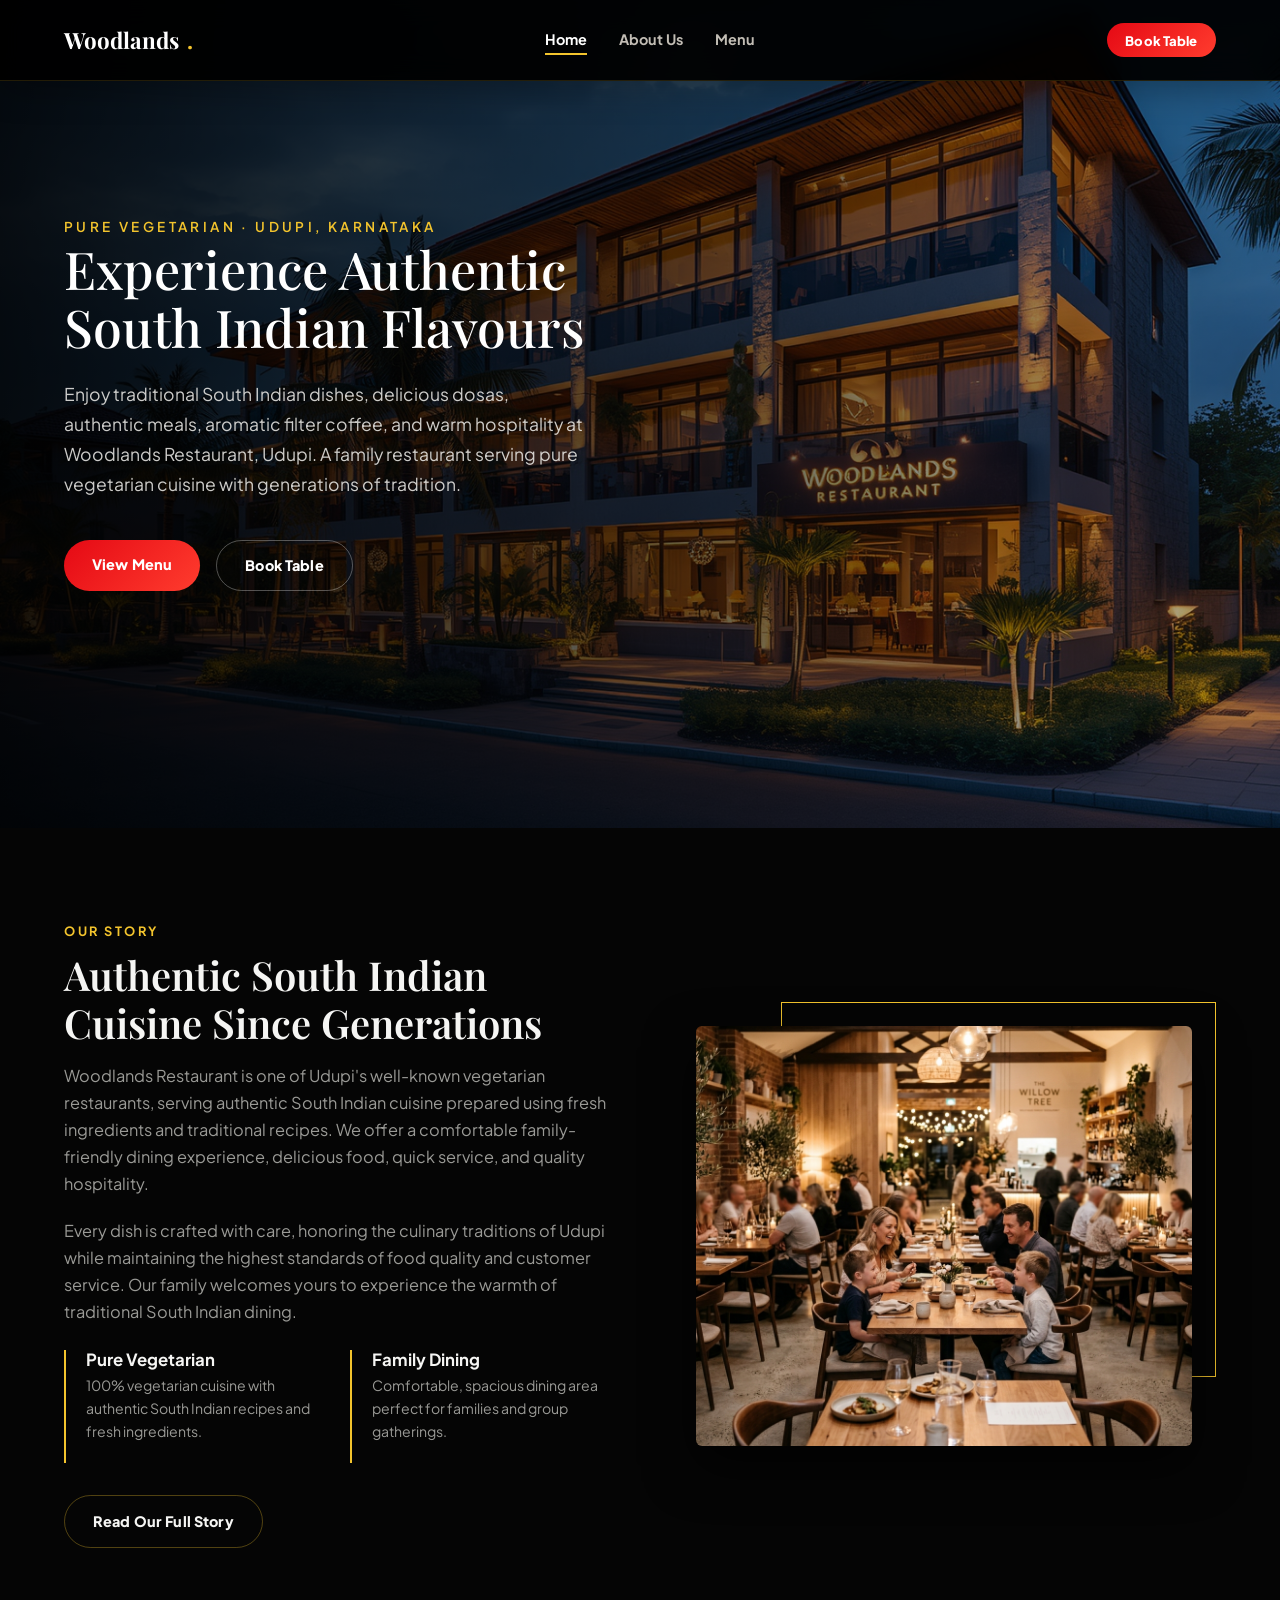
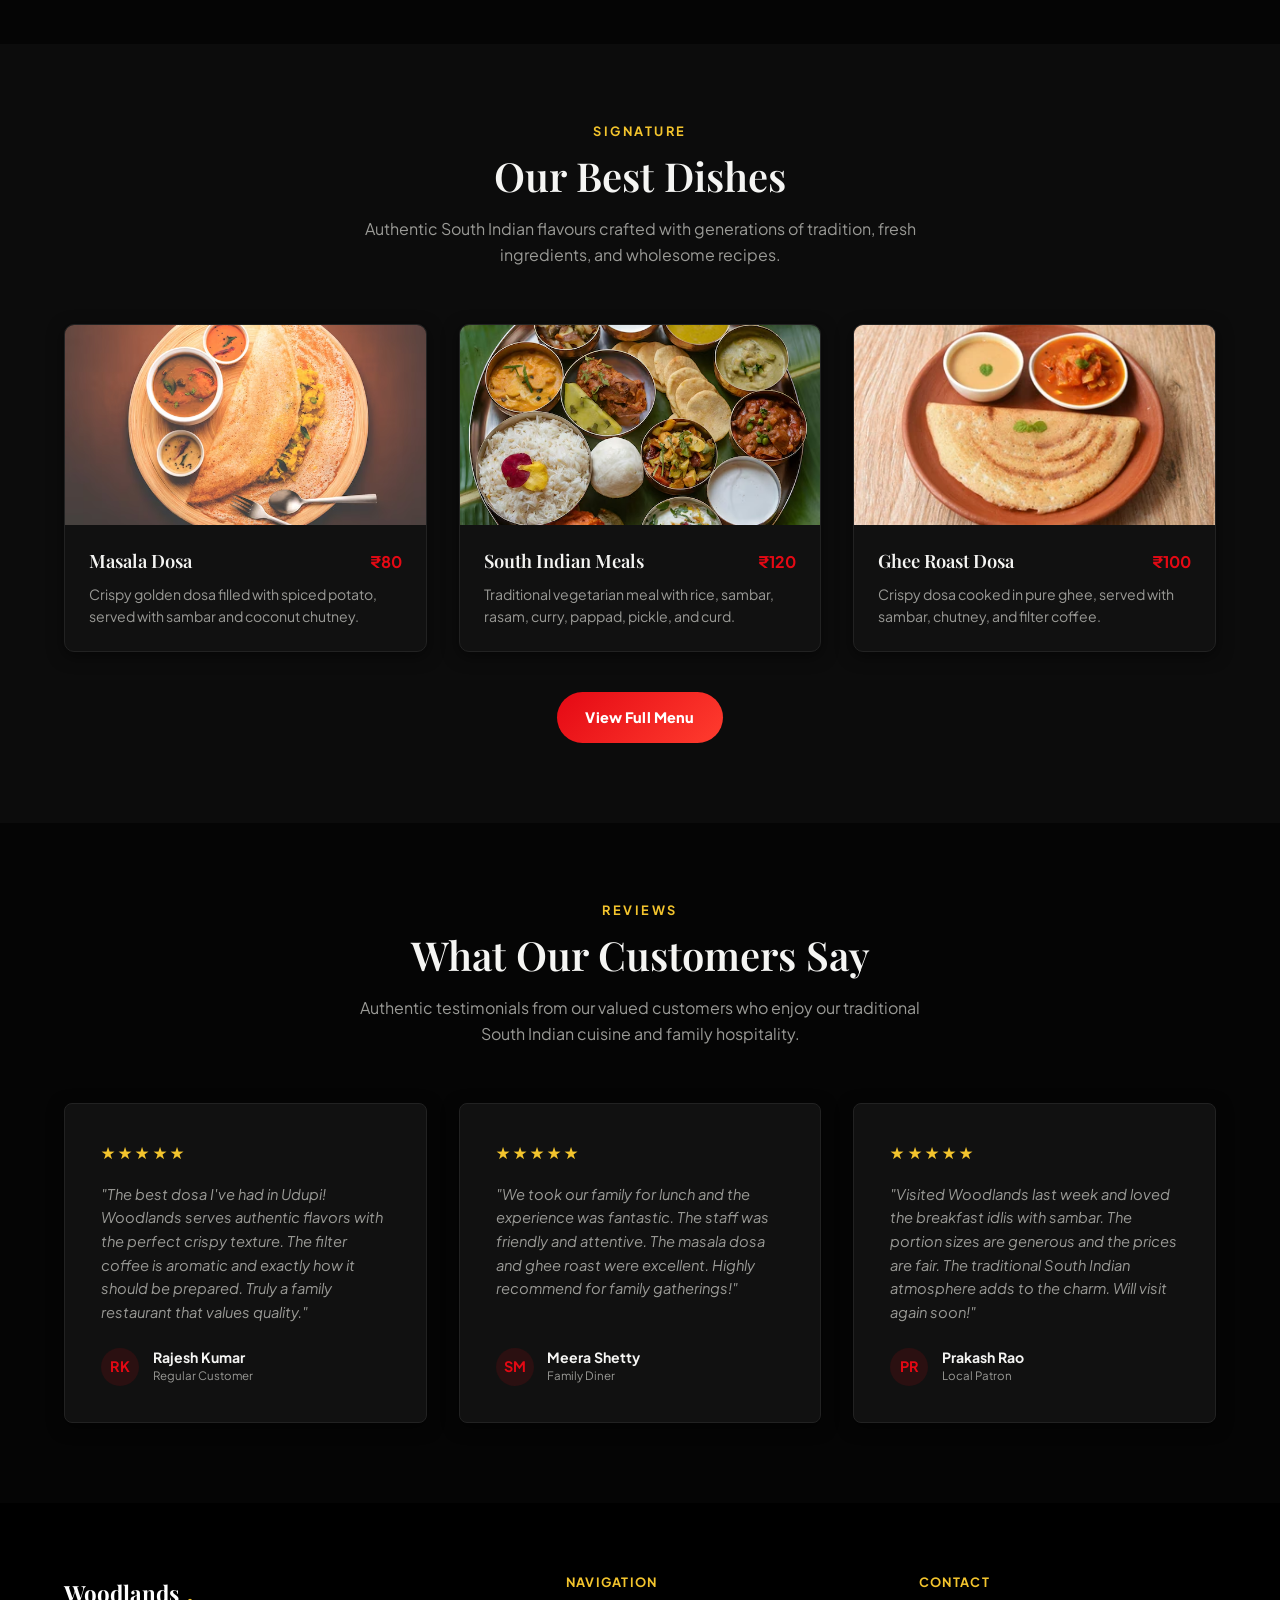
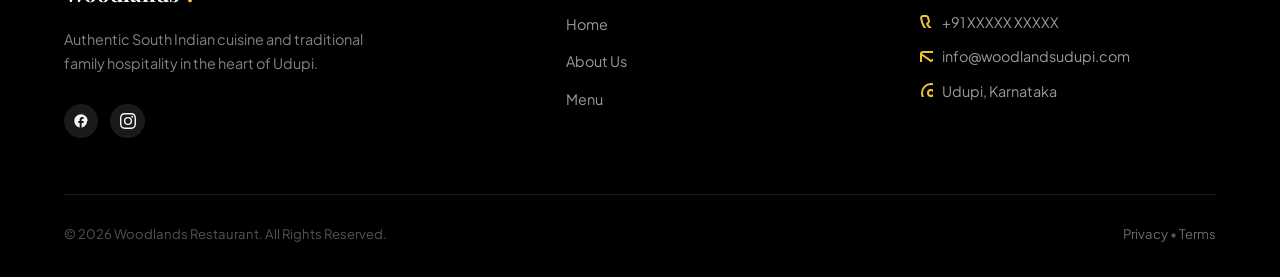
==== commit c47e5a1d: "UI animation, header and other fix" ====
--- a/index.html
+++ b/index.html
@@ -30,6 +30,9 @@
           <li><a href="/menu">Menu</a></li>
         </ul>
       </nav>
+      <div class="header-actions">
+        <button class="btn btn-primary" style="padding:0.55rem 1.15rem;font-size:0.82rem;" onclick="openBookingModal()">Book Table</button>
+      </div>
       <button class="menu-btn" id="menu-btn" aria-label="Toggle navigation">
         <span></span><span></span><span></span>
       </button>
--- a/style.css
+++ b/style.css
@@ -1964,7 +1964,7 @@
 .gallery-card-overlay {
   position: absolute;
   inset: 0;
-  background: rgba(27, 67, 50, 0.85);
+  background: rgba(229, 9, 20, 0.85);
   display: flex;
   flex-direction: column;
   justify-content: center;
@@ -2101,35 +2101,35 @@
    ======================================================================== */
 .dark-theme {
   --bg-primary: #050505;
-  --bg-secondary: #0D0D0D;
+  --bg-secondary: #0C0C0C;
   --bg-dark: #000000;
-  --bg-card: #15110F;
-  --text-primary: #FFF8ED;
-  --text-secondary: #BDB4A6;
-  --text-light: #FFF8ED;
-  --accent-green: #1B4332;
-  --accent-green-hover: #143728;
-  --accent-green-light: rgba(27, 67, 50, 0.12);
-  --accent-terracotta: #C4654A;
-  --accent-terracotta-hover: #A8553D;
+  --bg-card: #111111;
+  --text-primary: #F5F5F3;
+  --text-secondary: #9A9A96;
+  --text-light: #F5F5F3;
+  --accent-green: #E50914;
+  --accent-green-hover: #C2050F;
+  --accent-green-light: rgba(229, 9, 20, 0.12);
+  --accent-terracotta: #FF3C2E;
+  --accent-terracotta-hover: #E02E20;
   --accent-gold: #F3C42D;
   --accent-gold-light: rgba(243, 196, 45, 0.14);
-  --border-color: #1F2E25;
-  --border-dark: #2A1A15;
-  --glass-bg: rgba(5, 5, 5, 0.86);
+  --border-color: #222222;
+  --border-dark: #1A1A1A;
+  --glass-bg: rgba(8, 8, 8, 0.88);
   --glass-border: rgba(243, 196, 45, 0.14);
-  --shadow-xs: 0 1px 3px rgba(0, 0, 0, 0.24);
-  --shadow-sm: 0 8px 22px rgba(0, 0, 0, 0.28);
-  --shadow-md: 0 16px 38px rgba(0, 0, 0, 0.34);
-  --shadow-lg: 0 28px 70px rgba(0, 0, 0, 0.48);
+  --shadow-xs: 0 1px 3px rgba(0, 0, 0, 0.40);
+  --shadow-sm: 0 8px 22px rgba(0, 0, 0, 0.50);
+  --shadow-md: 0 16px 38px rgba(0, 0, 0, 0.60);
+  --shadow-lg: 0 28px 70px rgba(0, 0, 0, 0.72);
 }
 
 /* Dark theme body — only on pages with .dark-theme class (menu page) */
 .dark-theme body,
 body.menu-page {
   background:
-    radial-gradient(circle at 50% 0%, rgba(27, 67, 50, 0.14), transparent 28rem),
-    linear-gradient(180deg, #050A07 0%, #030805 100%);
+    radial-gradient(circle at 50% 0%, rgba(229, 9, 20, 0.10), transparent 28rem),
+    linear-gradient(180deg, #060606 0%, #040404 100%);
   color: var(--text-primary);
 }
 
@@ -2138,100 +2138,90 @@
   color: var(--text-primary);
 }
 
-.dark-theme p,
-.menu-page p,
-.menu-page .menu-info p,
-.menu-page .dish-desc,
-.menu-page .footer-links a,
-.menu-page .footer-contact-list li {
+p,
+.menu-info p,
+.dish-desc,
+.footer-links a,
+.footer-contact-list li {
   color: var(--text-secondary);
 }
 
-.menu-page::-webkit-scrollbar-track { background: #050505; }
-.menu-page::-webkit-scrollbar-thumb { background: #2A3D2F; }
-.menu-page::-webkit-scrollbar-thumb:hover { background: var(--accent-green); }
-
-/* Menu page button overrides */
-.menu-page .btn {
+::-webkit-scrollbar-track { background: #050505; }
+::-webkit-scrollbar-thumb { background: #2A2A2A; }
+::-webkit-scrollbar-thumb:hover { background: var(--accent-green); }
+
+/* Button overrides */
+.btn {
   border-radius: 999px;
   font-weight: 800;
 }
 
-.menu-page .btn-primary {
-  background: linear-gradient(135deg, #1B4332 0%, #2D6A4F 100%);
-  color: #FFF;
-}
-
-.menu-page .btn-primary:hover {
-  background: linear-gradient(135deg, #143728 0%, #1B4332 100%);
-  box-shadow: 0 12px 26px rgba(27, 67, 50, 0.35);
-}
-
-.menu-page .btn-secondary {
+.btn-primary {
+  background: linear-gradient(135deg, var(--accent-green) 0%, var(--accent-terracotta) 100%);
+  color: #FFF;
+}
+
+.btn-primary:hover {
+  background: linear-gradient(135deg, var(--accent-green-hover) 0%, var(--accent-terracotta-hover) 100%);
+  box-shadow: 0 12px 26px rgba(229, 9, 20, 0.35);
+}
+
+.btn-secondary {
   color: var(--text-primary);
   border-color: rgba(243, 196, 45, 0.32);
 }
 
-.menu-page .btn-secondary:hover,
-.menu-page .btn-outline-gold:hover {
+.btn-secondary:hover,
+.btn-outline-gold:hover {
   background: var(--accent-gold);
   border-color: var(--accent-gold);
   color: #060606;
 }
 
-/* Dark header for menu page only */
-.menu-page header,
-.menu-page header.scrolled,
-.dark-header,
-.dark-header.scrolled {
-  background-color: rgba(3, 10, 5, 0.94);
+/* Header */
+header,
+header.scrolled {
+  background-color: rgba(0, 0, 0, 0.94);
   border-bottom: 1px solid rgba(243, 196, 45, 0.14);
   box-shadow: 0 10px 32px rgba(0, 0, 0, 0.28);
 }
 
-.menu-page .nav-wrapper {
+.nav-wrapper {
   height: 5rem;
 }
 
-.dark-header .logo,
-.menu-page .logo {
+.logo {
   color: #FFF !important;
 }
 
-.menu-page .logo span,
-.dark-header .logo span {
+.logo span {
   color: var(--accent-gold);
 }
 
-.dark-header .nav-links a,
-.menu-page .nav-links a {
+.nav-links a {
   color: rgba(255, 248, 237, 0.76) !important;
   font-weight: 700;
 }
 
-.dark-header .nav-links a::after,
-.menu-page .nav-links a::after {
+.nav-links a::after {
   background: var(--accent-gold);
 }
 
-.dark-header .nav-links a:hover,
-.dark-header .nav-links a.active,
-.menu-page .nav-links a:hover,
-.menu-page .nav-links a.active {
+.nav-links a:hover,
+.nav-links a.active {
   color: #FFF !important;
 }
 
-.menu-page .menu-btn span,
-.dark-menu-btn span {
+.menu-btn span {
   background: #FFF !important;
 }
 
 /* ============================================================
-   HERO SECTION — Woodlands green brand overlay
+   HERO SECTION — Woodlands black brand overlay
    ============================================================ */
 .hero {
   background-image:
-    linear-gradient(to right, rgba(27, 43, 34, 0.9) 0%, rgba(27, 43, 34, 0.55) 60%, rgba(27, 43, 34, 0.25) 100%),
+    linear-gradient(to right, rgba(0, 0, 0, 0.9) 0%, rgba(0, 0, 0, 0.55) 60%, rgba(0, 0, 0, 0.25) 100%),
     url('assets/hero.png');
   background-size: cover;
   background-position: center center;
@@ -2242,22 +2232,22 @@
 
 .about-hero {
   background-image:
-    linear-gradient(180deg, rgba(27, 43, 34, 0.88), rgba(27, 43, 34, 0.72));
-  background-color: #1B2A22;
-}
-
-/* Dark dish cards — scoped to menu page */
-.menu-page .menu-card,
-.menu-page .dish-card,
-.menu-page .amenity-card,
-.menu-page .about-highlights-grid > div {
-  background: linear-gradient(180deg, #0F1A13 0%, #0A0F0C 100%) !important;
+    linear-gradient(180deg, rgba(0, 0, 0, 0.88), rgba(0, 0, 0, 0.72));
+  background-color: #050505;
+}
+
+/* Dark dish cards */
+.menu-card,
+.dish-card,
+.amenity-card,
+.about-highlights-grid > div {
+  background: linear-gradient(180deg, #111111 0%, #050505 100%) !important;
   border-color: rgba(243, 196, 45, 0.15) !important;
   box-shadow: var(--shadow-sm);
 }
 
-.menu-page .menu-card:hover,
-.menu-page .dish-card:hover {
+.menu-card:hover,
+.dish-card:hover {
   border-color: rgba(243, 196, 45, 0.50) !important;
   box-shadow: var(--shadow-md);
 }
@@ -2281,7 +2271,7 @@
 .amenity-icon,
 .location-details-panel h4,
 .map-caption {
-  color: var(--accent-green) !important;
+  color: var(--accent-gold) !important;
 }
 
 .menu-badge,
@@ -2359,7 +2349,7 @@
 }
 
 .menu-page .social-icon {
-  background: #111D15;
+  background: #222222;
 }
 
 /* Menu showcase */
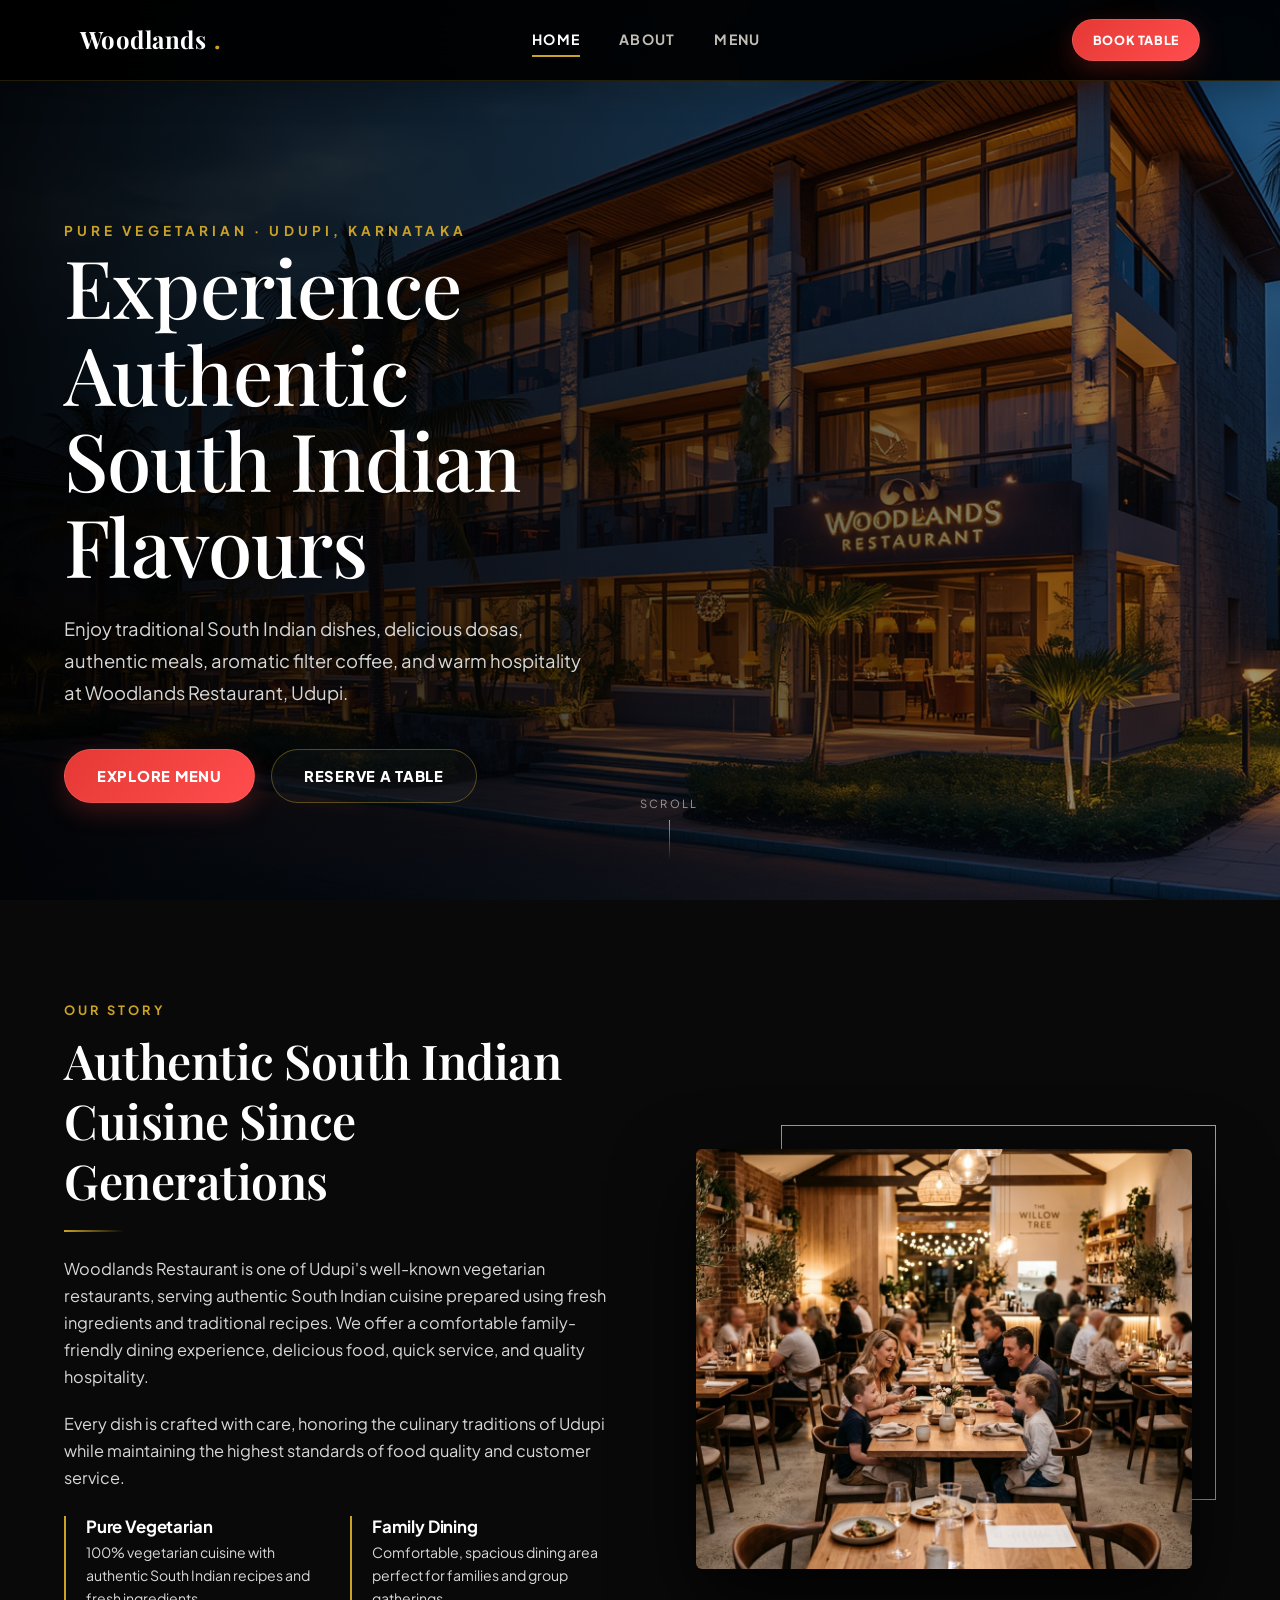
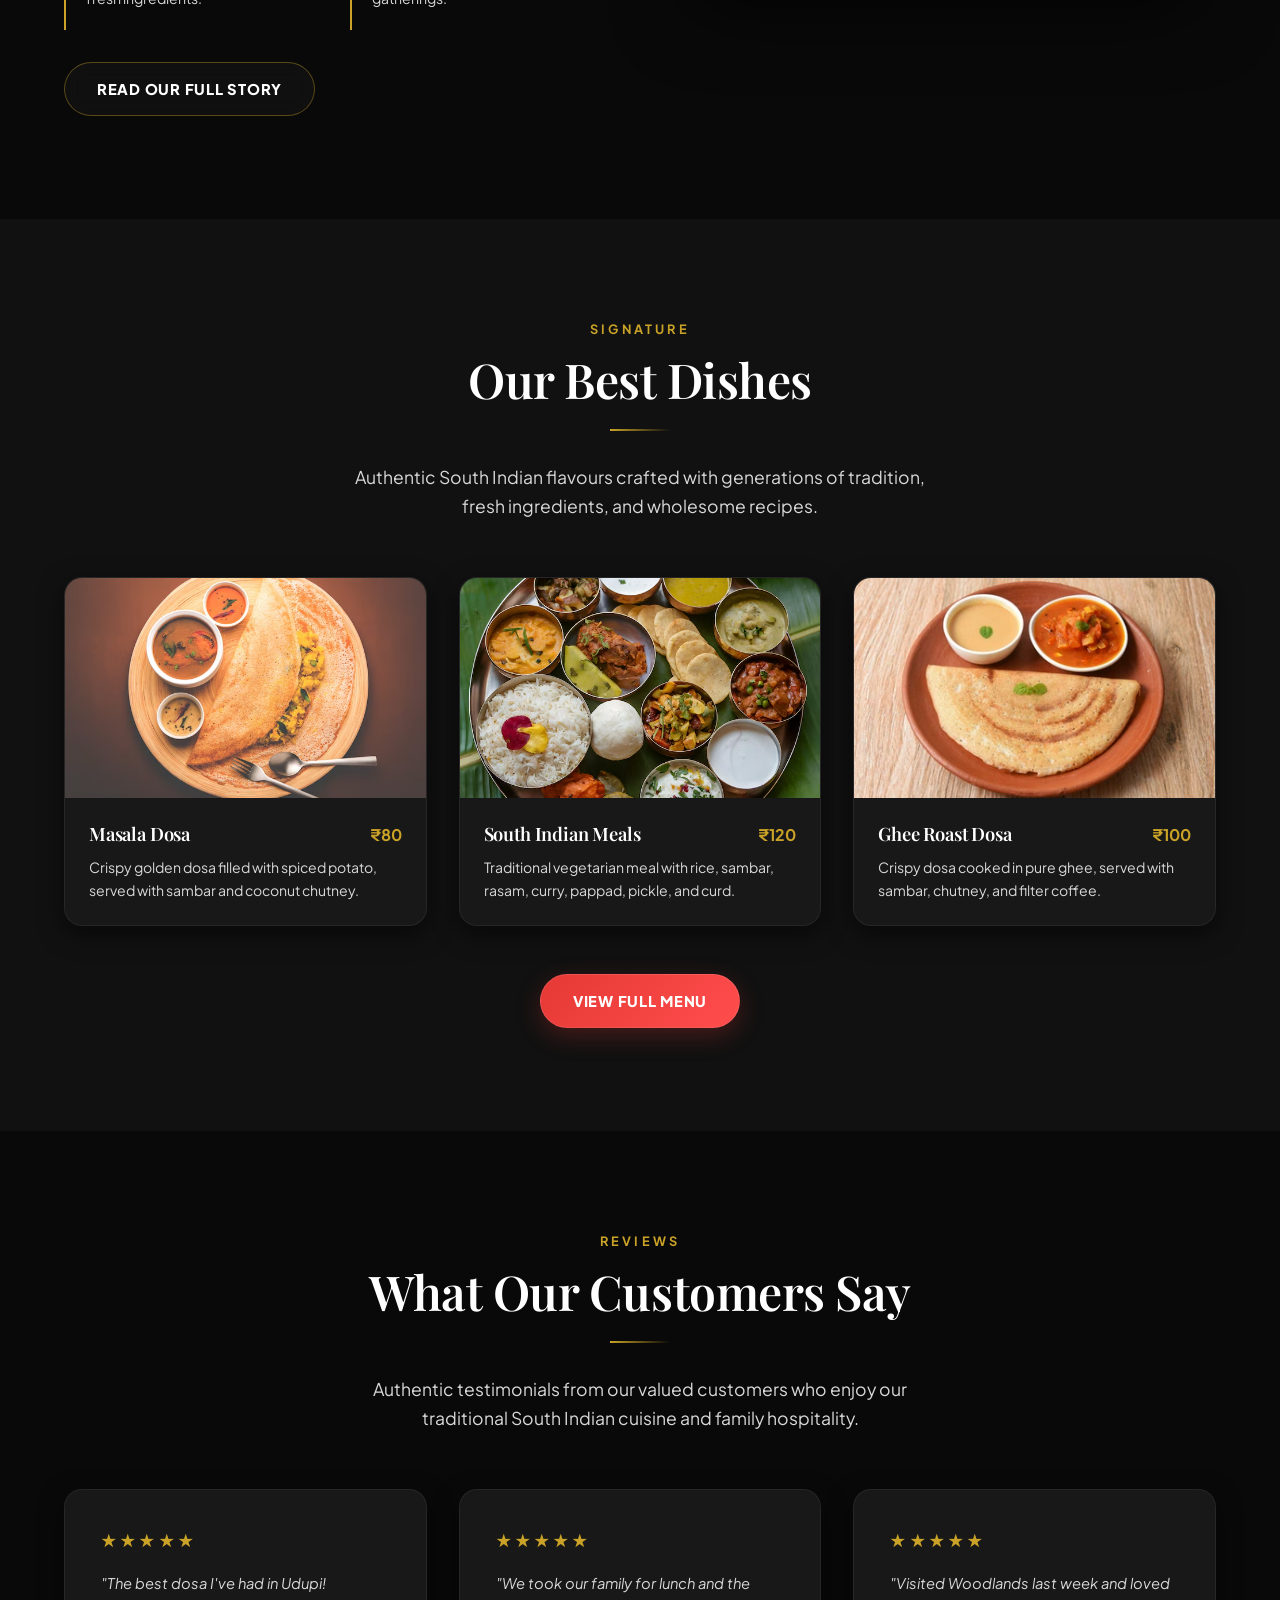
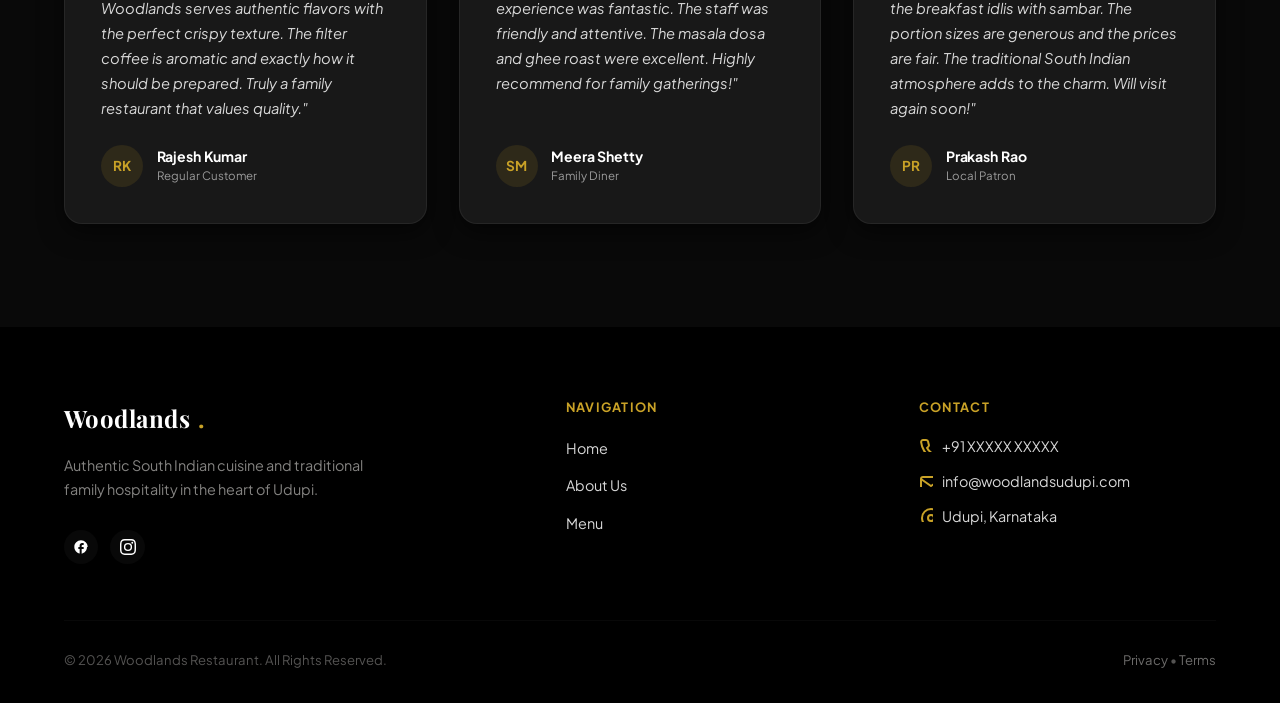
==== commit 22d59d37: "UI upgrade" ====
--- a/index.html
+++ b/index.html
@@ -10,14 +10,26 @@
   <meta property="og:description" content="Experience authentic South Indian flavours at Woodlands Restaurant. Pure vegetarian, family-friendly dining with traditional recipes and quality hospitality in Udupi.">
   <meta property="og:image" content="assets/hero.png">
   <meta property="og:type" content="website">
-  <!-- Preload hero image for instant display with no FOUC -->
   <link rel="preload" as="image" href="assets/hero.png">
   <link rel="stylesheet" href="style.css">
 </head>
 <body class="home-page">
 
+  <!-- ==================== PREMIUM LOADING SCREEN ==================== -->
+  <div class="loading-screen" id="loading-screen">
+    <div class="loading-logo">Woodlands<span>.</span></div>
+    <div class="loading-bar"></div>
+  </div>
+
+  <!-- ==================== SCROLL PROGRESS ==================== -->
+  <div class="scroll-progress" id="scroll-progress"></div>
+
   <!-- Page transition overlay -->
   <div class="page-transition-overlay" id="page-transition-overlay"></div>
+
+  <!-- ==================== CUSTOM CURSOR (desktop) ==================== -->
+  <div class="cursor-dot" id="cursor-dot"></div>
+  <div class="cursor-ring" id="cursor-ring"></div>
 
   <!-- ==================== HEADER ==================== -->
   <header id="header">
@@ -26,12 +38,12 @@
       <nav>
         <ul class="nav-links" id="nav-links">
           <li><a href="/" class="active">Home</a></li>
-          <li><a href="/about">About Us</a></li>
+          <li><a href="/about">About</a></li>
           <li><a href="/menu">Menu</a></li>
         </ul>
       </nav>
       <div class="header-actions">
-        <button class="btn btn-primary" style="padding:0.55rem 1.15rem;font-size:0.82rem;" onclick="openBookingModal()">Book Table</button>
+        <button class="btn btn-primary" onclick="openBookingModal()">Book Table</button>
       </div>
       <button class="menu-btn" id="menu-btn" aria-label="Toggle navigation">
         <span></span><span></span><span></span>
@@ -39,29 +51,33 @@
     </div>
   </header>
 
-  <!-- ==================== 1. HERO ==================== -->
+  <!-- ==================== 1. HERO — Cinematic 100vh ==================== -->
   <section id="home" class="hero">
-    <div class="container">
-      <div class="hero-content reveal-on-scroll">
-        <span class="hero-subtitle">Pure Vegetarian · Udupi, Karnataka</span>
-        <h1>Experience Authentic<br>South Indian Flavours</h1>
-        <p class="hero-desc">Enjoy traditional South Indian dishes, delicious dosas, authentic meals, aromatic filter coffee, and warm hospitality at Woodlands Restaurant, Udupi. A family restaurant serving pure vegetarian cuisine with generations of tradition.</p>
-        <div class="hero-ctas">
-          <a href="/menu" class="btn btn-primary">View Menu</a>
-          <button class="btn btn-secondary" id="btn-book-table" onclick="openBookingModal()">Book Table</button>
-        </div>
-      </div>
+    <div class="hero-content">
+      <span class="hero-subtitle">Pure Vegetarian · Udupi, Karnataka</span>
+      <h1>Experience Authentic<br>South Indian Flavours</h1>
+      <p class="hero-desc">Enjoy traditional South Indian dishes, delicious dosas, authentic meals, aromatic filter coffee, and warm hospitality at Woodlands Restaurant, Udupi.</p>
+      <div class="hero-ctas">
+        <a href="/menu" class="btn btn-primary">Explore Menu</a>
+        <button class="btn btn-secondary" onclick="openBookingModal()">Reserve a Table</button>
+      </div>
+    </div>
+    <!-- Scroll Indicator -->
+    <div class="scroll-indicator">
+      <span>Scroll</span>
+      <div class="scroll-line"></div>
     </div>
   </section>
 
-  <!-- ==================== 2. BRAND OVERVIEW (QUICK ABOUT) ==================== -->
-  <section class="brand-overview" style="background: var(--bg-primary);">
+  <!-- ==================== 2. BRAND OVERVIEW ==================== -->
+  <section class="brand-overview" style="background: var(--bg-primary); padding: clamp(4rem, 8vw, 7rem) 0;">
     <div class="container">
       <div class="about-grid">
-        <div class="about-text reveal-on-scroll">
+        <div class="about-text reveal">
           <h2><span>Our Story</span>Authentic South Indian Cuisine Since Generations</h2>
+          <div class="section-divider" style="margin: 0 0 1.5rem;"></div>
           <p>Woodlands Restaurant is one of Udupi's well-known vegetarian restaurants, serving authentic South Indian cuisine prepared using fresh ingredients and traditional recipes. We offer a comfortable family-friendly dining experience, delicious food, quick service, and quality hospitality.</p>
-          <p>Every dish is crafted with care, honoring the culinary traditions of Udupi while maintaining the highest standards of food quality and customer service. Our family welcomes yours to experience the warmth of traditional South Indian dining.</p>
+          <p>Every dish is crafted with care, honoring the culinary traditions of Udupi while maintaining the highest standards of food quality and customer service.</p>
           <div class="about-highlights" style="margin-top: 1.5rem;">
             <div class="highlight-item">
               <h4>Pure Vegetarian</h4>
@@ -74,7 +90,7 @@
           </div>
           <a href="/about" class="btn btn-secondary" style="margin-top: 2rem;">Read Our Full Story</a>
         </div>
-        <div class="about-image reveal-on-scroll delay-1">
+        <div class="about-image reveal-right stagger-2">
           <img src="assets/dining.png" alt="Woodlands Restaurant Dining Area" loading="lazy" width="600" height="420">
         </div>
       </div>
@@ -82,110 +98,116 @@
   </section>
 
   <!-- ==================== FEATURED DISHES ==================== -->
-  <section style="background: var(--bg-secondary); padding: 5rem 0;">
+  <section style="background: var(--bg-secondary); padding: clamp(4rem, 8vw, 7rem) 0;">
     <div class="container">
-      <div style="text-align: center; max-width: 600px; margin: 0 auto 3.5rem;" class="reveal-on-scroll">
+      <div style="text-align: center; max-width: 600px; margin: 0 auto 3.5rem;" class="reveal">
         <h2><span>Signature</span>Our Best Dishes</h2>
-        <p>Authentic South Indian flavours crafted with generations of tradition, fresh ingredients, and wholesome recipes.</p>
-      </div>
-      <div style="display: grid; grid-template-columns: repeat(auto-fit, minmax(280px, 1fr)); gap: 2rem;" class="reveal-on-scroll delay-1">
+        <div class="section-divider"></div>
+        <p style="color: var(--text-secondary);">Authentic South Indian flavours crafted with generations of tradition, fresh ingredients, and wholesome recipes.</p>
+      </div>
+      <div style="display: grid; grid-template-columns: repeat(auto-fit, minmax(300px, 1fr)); gap: 2rem;">
+
         <!-- Masala Dosa Card -->
-        <div style="background: var(--bg-card); border-radius: 10px; overflow: hidden; border: 1px solid var(--border-color); box-shadow: var(--shadow-sm); transition: all 0.4s ease;">
-          <div style="height: 200px; overflow: hidden;">
-            <img src="assets/Masala_Dosa.png" alt="Masala Dosa" loading="lazy" width="400" height="200" style="width:100%; height:100%; object-fit:cover; transition: transform 0.5s ease;">
+        <div class="reveal-scale stagger-1" style="background: var(--bg-card); border-radius: 18px; overflow: hidden; border: 1px solid var(--border-color); box-shadow: var(--shadow-sm); transition: all 0.5s var(--ease-out);" onmouseenter="this.style.transform='translateY(-8px)';this.style.boxShadow='0 20px 50px rgba(0,0,0,0.3)';this.querySelector('img').style.transform='scale(1.08)'" onmouseleave="this.style.transform='translateY(0)';this.style.boxShadow='var(--shadow-sm)';this.querySelector('img').style.transform='scale(1)'">
+          <div style="height: 220px; overflow: hidden;">
+            <img src="assets/Masala_Dosa.png" alt="Masala Dosa" loading="lazy" width="400" height="220" style="width:100%; height:100%; object-fit:cover; transition: transform 0.6s var(--ease-out);">
           </div>
           <div style="padding: 1.5rem;">
             <div style="display:flex; justify-content:space-between; align-items:baseline; margin-bottom:0.5rem;">
-              <h3 style="font-size:1.15rem;">Masala Dosa</h3>
-              <span style="color: var(--accent-green); font-weight: 700; font-family: var(--font-body);">₹80</span>
-            </div>
-            <p style="font-size:0.88rem; line-height:1.55;">Crispy golden dosa filled with spiced potato, served with sambar and coconut chutney.</p>
-          </div>
-        </div>
+              <h3 style="font-size:1.15rem; color: var(--text-primary);">Masala Dosa</h3>
+              <span style="color: var(--accent-gold); font-weight: 700; font-family: var(--font-body);">₹80</span>
+            </div>
+            <p style="font-size:0.88rem; line-height:1.6; color: var(--text-secondary);">Crispy golden dosa filled with spiced potato, served with sambar and coconut chutney.</p>
+          </div>
+        </div>
+
         <!-- South Indian Meals Card -->
-        <div style="background: var(--bg-card); border-radius: 10px; overflow: hidden; border: 1px solid var(--border-color); box-shadow: var(--shadow-sm); transition: all 0.4s ease;">
-          <div style="height: 200px; overflow: hidden;">
-            <img src="assets/South_Indian_Meals.png" alt="South Indian Meals" loading="lazy" width="400" height="200" style="width:100%; height:100%; object-fit:cover; transition: transform 0.5s ease;">
+        <div class="reveal-scale stagger-2" style="background: var(--bg-card); border-radius: 18px; overflow: hidden; border: 1px solid var(--border-color); box-shadow: var(--shadow-sm); transition: all 0.5s var(--ease-out);" onmouseenter="this.style.transform='translateY(-8px)';this.style.boxShadow='0 20px 50px rgba(0,0,0,0.3)';this.querySelector('img').style.transform='scale(1.08)'" onmouseleave="this.style.transform='translateY(0)';this.style.boxShadow='var(--shadow-sm)';this.querySelector('img').style.transform='scale(1)'">
+          <div style="height: 220px; overflow: hidden;">
+            <img src="assets/South_Indian_Meals.png" alt="South Indian Meals" loading="lazy" width="400" height="220" style="width:100%; height:100%; object-fit:cover; transition: transform 0.6s var(--ease-out);">
           </div>
           <div style="padding: 1.5rem;">
             <div style="display:flex; justify-content:space-between; align-items:baseline; margin-bottom:0.5rem;">
-              <h3 style="font-size:1.15rem;">South Indian Meals</h3>
-              <span style="color: var(--accent-green); font-weight: 700; font-family: var(--font-body);">₹120</span>
-            </div>
-            <p style="font-size:0.88rem; line-height:1.55;">Traditional vegetarian meal with rice, sambar, rasam, curry, pappad, pickle, and curd.</p>
-          </div>
-        </div>
+              <h3 style="font-size:1.15rem; color: var(--text-primary);">South Indian Meals</h3>
+              <span style="color: var(--accent-gold); font-weight: 700; font-family: var(--font-body);">₹120</span>
+            </div>
+            <p style="font-size:0.88rem; line-height:1.6; color: var(--text-secondary);">Traditional vegetarian meal with rice, sambar, rasam, curry, pappad, pickle, and curd.</p>
+          </div>
+        </div>
+
         <!-- Ghee Roast Card -->
-        <div style="background: var(--bg-card); border-radius: 10px; overflow: hidden; border: 1px solid var(--border-color); box-shadow: var(--shadow-sm); transition: all 0.4s ease;">
-          <div style="height: 200px; overflow: hidden;">
-            <img src="assets/Ghee_Roast_Dosa.png" alt="Ghee Roast Dosa" loading="lazy" width="400" height="200" style="width:100%; height:100%; object-fit:cover; transition: transform 0.5s ease;">
+        <div class="reveal-scale stagger-3" style="background: var(--bg-card); border-radius: 18px; overflow: hidden; border: 1px solid var(--border-color); box-shadow: var(--shadow-sm); transition: all 0.5s var(--ease-out);" onmouseenter="this.style.transform='translateY(-8px)';this.style.boxShadow='0 20px 50px rgba(0,0,0,0.3)';this.querySelector('img').style.transform='scale(1.08)'" onmouseleave="this.style.transform='translateY(0)';this.style.boxShadow='var(--shadow-sm)';this.querySelector('img').style.transform='scale(1)'">
+          <div style="height: 220px; overflow: hidden;">
+            <img src="assets/Ghee_Roast_Dosa.png" alt="Ghee Roast Dosa" loading="lazy" width="400" height="220" style="width:100%; height:100%; object-fit:cover; transition: transform 0.6s var(--ease-out);">
           </div>
           <div style="padding: 1.5rem;">
             <div style="display:flex; justify-content:space-between; align-items:baseline; margin-bottom:0.5rem;">
-              <h3 style="font-size:1.15rem;">Ghee Roast Dosa</h3>
-              <span style="color: var(--accent-green); font-weight: 700; font-family: var(--font-body);">₹100</span>
-            </div>
-            <p style="font-size:0.88rem; line-height:1.55;">Crispy dosa cooked in pure ghee, served with sambar, chutney, and filter coffee.</p>
-          </div>
-        </div>
-      </div>
-      <div style="text-align:center; margin-top: 2.5rem;" class="reveal-on-scroll delay-2">
+              <h3 style="font-size:1.15rem; color: var(--text-primary);">Ghee Roast Dosa</h3>
+              <span style="color: var(--accent-gold); font-weight: 700; font-family: var(--font-body);">₹100</span>
+            </div>
+            <p style="font-size:0.88rem; line-height:1.6; color: var(--text-secondary);">Crispy dosa cooked in pure ghee, served with sambar, chutney, and filter coffee.</p>
+          </div>
+        </div>
+
+      </div>
+      <div style="text-align:center; margin-top: 3rem;" class="reveal stagger-4">
         <a href="/menu" class="btn btn-primary">View Full Menu</a>
       </div>
     </div>
   </section>
 
   <!-- ==================== TRUST INDICATORS (TESTIMONIALS) ==================== -->
-  <section class="testimonials" style="background: var(--bg-primary); padding: 5rem 0;">
+  <section class="testimonials" style="background: var(--bg-primary); padding: clamp(4rem, 8vw, 7rem) 0;">
     <div class="container">
-      <div style="text-align: center; max-width: 600px; margin: 0 auto 3.5rem;" class="reveal-on-scroll">
+      <div style="text-align: center; max-width: 600px; margin: 0 auto 3.5rem;" class="reveal">
         <h2><span>Reviews</span>What Our Customers Say</h2>
-        <p>Authentic testimonials from our valued customers who enjoy our traditional South Indian cuisine and family hospitality.</p>
-      </div>
-
-      <div style="display: grid; grid-template-columns: repeat(auto-fit, minmax(280px, 1fr)); gap: 2rem;" class="reveal-on-scroll delay-1">
-        
+        <div class="section-divider"></div>
+        <p style="color: var(--text-secondary);">Authentic testimonials from our valued customers who enjoy our traditional South Indian cuisine and family hospitality.</p>
+      </div>
+
+      <div style="display: grid; grid-template-columns: repeat(auto-fit, minmax(300px, 1fr)); gap: 2rem;">
+
         <!-- Review 1 -->
-        <div style="background: var(--bg-card); padding: 2.25rem; border-radius: 8px; border: 1px solid var(--border-color); box-shadow: var(--shadow-sm); display:flex; flex-direction:column;">
-          <div style="color: var(--accent-gold); margin-bottom: 1rem; display: flex; gap: 0.2rem;">
+        <div class="reveal stagger-1" style="background: var(--bg-card); padding: 2.25rem; border-radius: 18px; border: 1px solid var(--border-color); box-shadow: var(--shadow-sm); display:flex; flex-direction:column; transition: all 0.4s var(--ease-out);" onmouseenter="this.style.borderColor='rgba(201,162,39,0.25)'" onmouseleave="this.style.borderColor='var(--border-color)'">
+          <div style="color: var(--accent-gold); margin-bottom: 1rem; display: flex; gap: 0.2rem; font-size: 1.1rem;">
             <span>★</span><span>★</span><span>★</span><span>★</span><span>★</span>
           </div>
-          <p style="font-size: 0.92rem; font-style: italic; color: var(--text-secondary); margin-bottom: 1.5rem; line-height: 1.6; flex-grow:1;">"The best dosa I've had in Udupi! Woodlands serves authentic flavors with the perfect crispy texture. The filter coffee is aromatic and exactly how it should be prepared. Truly a family restaurant that values quality."</p>
+          <p style="font-size: 0.92rem; font-style: italic; color: var(--text-secondary); margin-bottom: 1.5rem; line-height: 1.7; flex-grow:1;">"The best dosa I've had in Udupi! Woodlands serves authentic flavors with the perfect crispy texture. The filter coffee is aromatic and exactly how it should be prepared. Truly a family restaurant that values quality."</p>
           <div style="display: flex; align-items: center; gap: 0.85rem;">
-            <div style="width: 38px; height: 38px; border-radius:50%; background: var(--accent-green-light); color: var(--accent-green); display:flex; align-items:center; justify-content:center; font-weight:700; font-size:0.9rem;">RK</div>
+            <div style="width: 42px; height: 42px; border-radius:50%; background: rgba(201,162,39,0.12); color: var(--accent-gold); display:flex; align-items:center; justify-content:center; font-weight:700; font-size:0.85rem;">RK</div>
             <div>
-              <h4 style="font-size: 0.88rem; font-family: var(--font-body); font-weight: 700;">Rajesh Kumar</h4>
-              <p style="font-size: 0.72rem; color: var(--text-secondary);">Regular Customer</p>
+              <h4 style="font-size: 0.88rem; font-family: var(--font-body); font-weight: 700; color: var(--text-primary);">Rajesh Kumar</h4>
+              <p style="font-size: 0.72rem; color: var(--text-muted);">Regular Customer</p>
             </div>
           </div>
         </div>
 
         <!-- Review 2 -->
-        <div style="background: var(--bg-card); padding: 2.25rem; border-radius: 8px; border: 1px solid var(--border-color); box-shadow: var(--shadow-sm); display:flex; flex-direction:column;">
-          <div style="color: var(--accent-gold); margin-bottom: 1rem; display: flex; gap: 0.2rem;">
+        <div class="reveal stagger-2" style="background: var(--bg-card); padding: 2.25rem; border-radius: 18px; border: 1px solid var(--border-color); box-shadow: var(--shadow-sm); display:flex; flex-direction:column; transition: all 0.4s var(--ease-out);" onmouseenter="this.style.borderColor='rgba(201,162,39,0.25)'" onmouseleave="this.style.borderColor='var(--border-color)'">
+          <div style="color: var(--accent-gold); margin-bottom: 1rem; display: flex; gap: 0.2rem; font-size: 1.1rem;">
             <span>★</span><span>★</span><span>★</span><span>★</span><span>★</span>
           </div>
-          <p style="font-size: 0.92rem; font-style: italic; color: var(--text-secondary); margin-bottom: 1.5rem; line-height: 1.6; flex-grow:1;">"We took our family for lunch and the experience was fantastic. The staff was friendly and attentive. The masala dosa and ghee roast were excellent. Highly recommend for family gatherings!"</p>
+          <p style="font-size: 0.92rem; font-style: italic; color: var(--text-secondary); margin-bottom: 1.5rem; line-height: 1.7; flex-grow:1;">"We took our family for lunch and the experience was fantastic. The staff was friendly and attentive. The masala dosa and ghee roast were excellent. Highly recommend for family gatherings!"</p>
           <div style="display: flex; align-items: center; gap: 0.85rem;">
-            <div style="width: 38px; height: 38px; border-radius:50%; background: var(--accent-green-light); color: var(--accent-green); display:flex; align-items:center; justify-content:center; font-weight:700; font-size:0.9rem;">SM</div>
+            <div style="width: 42px; height: 42px; border-radius:50%; background: rgba(201,162,39,0.12); color: var(--accent-gold); display:flex; align-items:center; justify-content:center; font-weight:700; font-size:0.85rem;">SM</div>
             <div>
-              <h4 style="font-size: 0.88rem; font-family: var(--font-body); font-weight: 700;">Meera Shetty</h4>
-              <p style="font-size: 0.72rem; color: var(--text-secondary);">Family Diner</p>
+              <h4 style="font-size: 0.88rem; font-family: var(--font-body); font-weight: 700; color: var(--text-primary);">Meera Shetty</h4>
+              <p style="font-size: 0.72rem; color: var(--text-muted);">Family Diner</p>
             </div>
           </div>
         </div>
 
         <!-- Review 3 -->
-        <div style="background: var(--bg-card); padding: 2.25rem; border-radius: 8px; border: 1px solid var(--border-color); box-shadow: var(--shadow-sm); display:flex; flex-direction:column;">
-          <div style="color: var(--accent-gold); margin-bottom: 1rem; display: flex; gap: 0.2rem;">
+        <div class="reveal stagger-3" style="background: var(--bg-card); padding: 2.25rem; border-radius: 18px; border: 1px solid var(--border-color); box-shadow: var(--shadow-sm); display:flex; flex-direction:column; transition: all 0.4s var(--ease-out);" onmouseenter="this.style.borderColor='rgba(201,162,39,0.25)'" onmouseleave="this.style.borderColor='var(--border-color)'">
+          <div style="color: var(--accent-gold); margin-bottom: 1rem; display: flex; gap: 0.2rem; font-size: 1.1rem;">
             <span>★</span><span>★</span><span>★</span><span>★</span><span>★</span>
           </div>
-          <p style="font-size: 0.92rem; font-style: italic; color: var(--text-secondary); margin-bottom: 1.5rem; line-height: 1.6; flex-grow:1;">"Visited Woodlands last week and loved the breakfast idlis with sambar. The portion sizes are generous and the prices are fair. The traditional South Indian atmosphere adds to the charm. Will visit again soon!"</p>
+          <p style="font-size: 0.92rem; font-style: italic; color: var(--text-secondary); margin-bottom: 1.5rem; line-height: 1.7; flex-grow:1;">"Visited Woodlands last week and loved the breakfast idlis with sambar. The portion sizes are generous and the prices are fair. The traditional South Indian atmosphere adds to the charm. Will visit again soon!"</p>
           <div style="display: flex; align-items: center; gap: 0.85rem;">
-            <div style="width: 38px; height: 38px; border-radius:50%; background: var(--accent-green-light); color: var(--accent-green); display:flex; align-items:center; justify-content:center; font-weight:700; font-size:0.9rem;">PR</div>
+            <div style="width: 42px; height: 42px; border-radius:50%; background: rgba(201,162,39,0.12); color: var(--accent-gold); display:flex; align-items:center; justify-content:center; font-weight:700; font-size:0.85rem;">PR</div>
             <div>
-              <h4 style="font-size: 0.88rem; font-family: var(--font-body); font-weight: 700;">Prakash Rao</h4>
-              <p style="font-size: 0.72rem; color: var(--text-secondary);">Local Patron</p>
+              <h4 style="font-size: 0.88rem; font-family: var(--font-body); font-weight: 700; color: var(--text-primary);">Prakash Rao</h4>
+              <p style="font-size: 0.72rem; color: var(--text-muted);">Local Patron</p>
             </div>
           </div>
         </div>
@@ -230,6 +252,16 @@
     </div>
   </footer>
 
+  <!-- ==================== FLOATING CTA (mobile) ==================== -->
+  <div class="floating-cta" id="floating-cta">
+    <button class="btn btn-primary" onclick="openBookingModal()">Book Table</button>
+  </div>
+
+  <!-- ==================== BACK TO TOP ==================== -->
+  <button class="back-to-top" id="back-to-top" aria-label="Back to top">
+    <svg width="20" height="20" fill="none" stroke="currentColor" stroke-width="2.5"><polyline points="5 12 10 7 15 12"/></svg>
+  </button>
+
   <!-- ==================== BOOK TABLE MODAL ==================== -->
   <div class="booking-modal-overlay" id="booking-modal-overlay" role="dialog" aria-modal="true" aria-labelledby="booking-modal-title">
     <div class="booking-modal">
@@ -240,8 +272,6 @@
         </div>
         <button class="booking-modal-close" id="booking-modal-close" aria-label="Close booking modal">&times;</button>
       </div>
-
-      <!-- Booking Form -->
       <form class="booking-form" id="booking-form" novalidate>
         <div class="booking-form-row">
           <div class="booking-field">
@@ -282,8 +312,6 @@
         </div>
         <button type="submit" class="btn btn-primary booking-submit">Confirm Reservation</button>
       </form>
-
-      <!-- Success State -->
       <div class="booking-success" id="booking-success">
         <div class="booking-success-icon">
           <svg width="28" height="28" viewBox="0 0 24 24" fill="none" stroke="currentColor" stroke-width="2.5"><polyline points="20 6 9 17 4 12"/></svg>
--- a/style.css
+++ b/style.css
@@ -7,46 +7,55 @@
 /* Google Fonts Import */
 @import url('https://fonts.googleapis.com/css2?family=Playfair+Display:ital,wght@0,400..900;1,400..900&family=Plus+Jakarta+Sans:ital,wght@0,200..800;1,200..800&display=swap');
 
-/* ========================================================================
-   COLOR SYSTEM & DESIGN TOKENS
-   Full black theme — red buttons, white/grey/yellow text, pure black backgrounds
-   ======================================================================== */
 :root {
-  /* Black backgrounds */
-  --bg-primary:    #050505;
-  --bg-secondary:  #0C0C0C;
-  --bg-dark:       #000000;
-  --bg-card:       #111111;
-
-  /* Text: white / light-grey / yellow-gold */
-  --text-primary:   #F5F5F3;
-  --text-secondary: #9A9A96;
-  --text-light:     #F5F5F3;
-
-  /* Accent: RED buttons, GOLD labels */
-  --accent-green:         #E50914;   /* red — used for primary buttons */
-  --accent-green-hover:   #C2050F;
-  --accent-green-light:   rgba(229, 9, 20, 0.12);
-  --accent-terracotta:    #FF3C2E;
-  --accent-terracotta-hover: #E02E20;
-  --accent-gold:          #F3C42D;   /* yellow-gold — prices, labels, highlights */
-  --accent-gold-light:    rgba(243, 196, 45, 0.14);
-
-  /* Borders & surfaces */
-  --border-color: #222222;
-  --border-dark:  #1A1A1A;
-  --glass-bg:     rgba(8, 8, 8, 0.88);
-  --glass-border: rgba(243, 196, 45, 0.14);
+  /* Dark Luxury Backgrounds */
+  --bg-primary: #090909;
+  --bg-secondary: #111111;
+  --bg-dark: #000000;
+  --bg-card: #181818;
+
+  /* Typography Colors */
+  --text-primary: #FFFFFF;
+  --text-secondary: #D8D8D8;
+  --text-muted: #9B9B9B;
+  --text-light: #FFFFFF;
+
+  /* Luxury Accents (Red & Gold) */
+  --accent-green: #E53935;
+  /* Michelin red for primary actions */
+  --accent-green-hover: #D32F2F;
+  --accent-green-light: rgba(229, 57, 53, 0.12);
+  --accent-terracotta: #FF4D4D;
+  --accent-terracotta-hover: #E03333;
+  --accent-gold: #C9A227;
+  /* Classic luxury gold */
+  --accent-gold-hover: #E0B84C;
+  --accent-gold-light: rgba(201, 162, 39, 0.14);
+
+  /* Borders & Glassmorphism */
+  --border-color: rgba(255, 255, 255, 0.06);
+  --border-dark: rgba(255, 255, 255, 0.03);
+  --glass-bg: rgba(9, 9, 9, 0.72);
+  --glass-border: rgba(255, 255, 255, 0.08);
+
+  /* Luxury Rounded Corners */
+  --radius-sm: 18px;
+  --radius-md: 22px;
+  --radius-lg: 28px;
 
   /* Shadows */
-  --shadow-xs: 0 1px 3px  rgba(0, 0, 0, 0.40);
-  --shadow-sm: 0 4px 16px rgba(0, 0, 0, 0.50);
-  --shadow-md: 0 8px 28px rgba(0, 0, 0, 0.60);
-  --shadow-lg: 0 20px 50px rgba(0, 0, 0, 0.72);
-
-  /* Typography */
+  --shadow-xs: 0 2px 6px rgba(0, 0, 0, 0.45);
+  --shadow-sm: 0 8px 24px rgba(0, 0, 0, 0.55);
+  --shadow-md: 0 16px 48px rgba(0, 0, 0, 0.65);
+  --shadow-lg: 0 32px 80px rgba(0, 0, 0, 0.80);
+
+  /* Fluid Typography (clamp) */
   --font-display: 'Playfair Display', Georgia, serif;
   --font-body: 'Plus Jakarta Sans', system-ui, -apple-system, sans-serif;
+
+  --fs-hero: clamp(2.5rem, 8vw, 5rem);
+  --fs-section: clamp(2rem, 6vw, 3rem);
+  --fs-para: clamp(1rem, 2vw, 1.1rem);
 
   /* Motion */
   --ease-out: cubic-bezier(0.16, 1, 0.3, 1);
@@ -58,7 +67,9 @@
 /* ========================================================================
    BASE RESET
    ======================================================================== */
-*, *::before, *::after {
+*,
+*::before,
+*::after {
   box-sizing: border-box;
   margin: 0;
   padding: 0;
@@ -74,8 +85,9 @@
 body {
   background-color: var(--bg-primary);
   background:
-    radial-gradient(circle at 50% 0%, rgba(229, 9, 20, 0.10), transparent 30rem),
-    linear-gradient(180deg, #060606 0%, #040404 100%);
+    radial-gradient(circle at 50% 0%, rgba(201, 162, 39, 0.08) 0%, transparent 40rem),
+    radial-gradient(circle at 50% 30rem, rgba(229, 57, 53, 0.06) 0%, transparent 50rem),
+    linear-gradient(180deg, #090909 0%, #111111 100%);
   color: var(--text-primary);
   font-family: var(--font-body);
   line-height: 1.65;
@@ -83,13 +95,22 @@
 }
 
 /* Scrollbar */
-::-webkit-scrollbar { width: 8px; }
-::-webkit-scrollbar-track { background: #080808; }
+::-webkit-scrollbar {
+  width: 8px;
+}
+
+::-webkit-scrollbar-track {
+  background: #090909;
+}
+
 ::-webkit-scrollbar-thumb {
-  background: #2A2A2A;
+  background: #222222;
   border-radius: 8px;
 }
-::-webkit-scrollbar-thumb:hover { background: var(--accent-green); }
+
+::-webkit-scrollbar-thumb:hover {
+  background: var(--accent-gold);
+}
 
 /* ========================================================================
    LAYOUT
@@ -101,7 +122,7 @@
 }
 
 section {
-  padding: 6rem 0;
+  padding: clamp(80px, 8vw, 140px) 24px;
   position: relative;
 }
 
@@ -114,16 +135,22 @@
 /* ========================================================================
    TYPOGRAPHY
    ======================================================================== */
-h1, h2, h3, h4, h5, h6 {
+h1,
+h2,
+h3,
+h4,
+h5,
+h6 {
   font-family: var(--font-display);
   font-weight: 600;
-  line-height: 1.2;
+  line-height: 1.25;
   color: var(--text-primary);
+  letter-spacing: -0.01em;
 }
 
 h2 {
-  font-size: 2.5rem;
-  margin-bottom: 1rem;
+  font-size: var(--fs-section);
+  margin-bottom: 1.25rem;
 }
 
 .section-label {
@@ -132,7 +159,7 @@
   font-size: 0.8rem;
   font-weight: 700;
   text-transform: uppercase;
-  letter-spacing: 0.2em;
+  letter-spacing: 0.25em;
   color: var(--accent-gold);
   margin-bottom: 0.75rem;
 }
@@ -143,13 +170,14 @@
   font-size: 0.8rem;
   font-weight: 700;
   text-transform: uppercase;
-  letter-spacing: 0.2em;
+  letter-spacing: 0.25em;
   color: var(--accent-gold);
   margin-bottom: 0.75rem;
 }
 
 p {
   color: var(--text-secondary);
+  font-size: var(--fs-para);
 }
 
 /* ========================================================================
@@ -159,59 +187,52 @@
   display: inline-flex;
   align-items: center;
   justify-content: center;
-  gap: 0.5rem;
-  padding: 0.85rem 1.75rem;
-  border-radius: 6px;
+  gap: 0.6rem;
+  height: 54px;
+  padding: 0 2rem;
+  border-radius: 999px;
   font-family: var(--font-body);
-  font-weight: 600;
-  font-size: 0.9rem;
+  font-weight: 700;
+  font-size: clamp(0.85rem, 2vw, 0.92rem);
   text-decoration: none;
   cursor: pointer;
   border: none;
-  transition: all var(--transition-base);
-  letter-spacing: 0.01em;
+  transition: all 0.4s var(--ease-out);
+  letter-spacing: 0.05em;
+  text-transform: uppercase;
+  position: relative;
+  overflow: hidden;
+  user-select: none;
+  white-space: nowrap;
 }
 
 .btn-primary {
-  background-color: var(--accent-green);
-  color: #FFF;
-}
+  background: linear-gradient(135deg, var(--accent-green) 0%, var(--accent-terracotta) 100%);
+  color: #FFFFFF;
+  box-shadow: 0 8px 24px rgba(229, 57, 53, 0.25);
+  border: 1px solid rgba(255, 255, 255, 0.1);
+}
+
 .btn-primary:hover {
-  background-color: var(--accent-green-hover);
-  transform: translateY(-2px);
-  box-shadow: 0 6px 22px rgba(229, 9, 20, 0.35);
+  transform: translateY(-3px);
+  box-shadow: 0 12px 28px rgba(201, 162, 39, 0.35);
+  background: linear-gradient(135deg, var(--accent-green) 0%, var(--accent-gold) 100%);
 }
 
 .btn-secondary {
-  background: transparent;
-  color: rgba(245, 245, 243, 0.85);
-  border: 1.5px solid rgba(255, 255, 255, 0.22);
-}
+  background: rgba(255, 255, 255, 0.03);
+  color: #FFFFFF;
+  border: 1.5px solid rgba(255, 255, 255, 0.12);
+  backdrop-filter: blur(10px);
+  -webkit-backdrop-filter: blur(10px);
+}
+
 .btn-secondary:hover {
-  border-color: var(--accent-green);
-  color: #FFF;
-  background: rgba(229, 9, 20, 0.08);
-  transform: translateY(-2px);
-}
-
-.btn-terracotta {
-  background-color: var(--accent-terracotta);
-  color: #FFF;
-}
-.btn-terracotta:hover {
-  background-color: var(--accent-terracotta-hover);
-  transform: translateY(-2px);
-  box-shadow: 0 6px 20px rgba(196, 101, 74, 0.2);
-}
-
-.btn-whatsapp {
-  background-color: #25D366;
-  color: #FFF;
-}
-.btn-whatsapp:hover {
-  background-color: #20BA5A;
-  transform: translateY(-2px);
-  box-shadow: 0 6px 20px rgba(37, 211, 102, 0.2);
+  border-color: var(--accent-gold);
+  color: #000000;
+  background: var(--accent-gold);
+  box-shadow: 0 10px 24px rgba(201, 162, 39, 0.2);
+  transform: translateY(-3px);
 }
 
 .btn-outline-gold {
@@ -219,13 +240,32 @@
   color: var(--accent-gold);
   border: 1.5px solid var(--accent-gold);
 }
+
 .btn-outline-gold:hover {
   background: var(--accent-gold);
-  color: #FFF;
+  color: #000000;
+  box-shadow: 0 8px 20px rgba(201, 162, 39, 0.25);
+}
+
+/* Material Ripple Wave Style */
+.ripple {
+  position: absolute;
+  background: rgba(255, 255, 255, 0.3);
+  border-radius: 50%;
+  transform: scale(0);
+  animation: ripple-effect 0.6s linear;
+  pointer-events: none;
+}
+
+@keyframes ripple-effect {
+  to {
+    transform: scale(4);
+    opacity: 0;
+  }
 }
 
 /* ========================================================================
-   HEADER & NAV
+   HEADER & NAV — Glass Navbar
    ======================================================================== */
 header {
   position: fixed;
@@ -233,24 +273,25 @@
   left: 0;
   width: 100%;
   z-index: 1000;
-  background-color: rgba(0, 0, 0, 0.85);
-  backdrop-filter: blur(14px);
-  -webkit-backdrop-filter: blur(14px);
-  border-bottom: 1px solid rgba(255,255,255,0.06);
-  transition: all var(--transition-base);
+  background: var(--glass-bg);
+  backdrop-filter: blur(20px) saturate(180%);
+  -webkit-backdrop-filter: blur(20px) saturate(180%);
+  border-bottom: 1px solid var(--glass-border);
+  transition: all 0.4s var(--ease-out);
 }
 
 header.scrolled {
-  box-shadow: 0 8px 28px rgba(0, 0, 0, 0.45);
-  background-color: rgba(0, 0, 0, 0.96);
-  border-bottom-color: rgba(243, 196, 45, 0.12);
+  box-shadow: 0 12px 40px rgba(0, 0, 0, 0.5);
+  background: rgba(0, 0, 0, 0.96);
+  border-bottom-color: rgba(201, 162, 39, 0.15);
 }
 
 .nav-wrapper {
   display: flex;
   justify-content: space-between;
   align-items: center;
-  height: 4.5rem;
+  height: clamp(64px, 8vw, 80px);
+  padding: 0 clamp(16px, 4vw, 0px);
 }
 
 .logo {
@@ -259,119 +300,257 @@
   gap: 0.5rem;
   text-decoration: none;
   font-family: var(--font-display);
-  font-size: 1.4rem;
+  font-size: clamp(1.2rem, 3vw, 1.5rem);
   color: #FFFFFF;
   font-weight: 700;
-}
-.logo span { color: var(--accent-gold); }
+  letter-spacing: 0.02em;
+}
+
+.logo span {
+  color: var(--accent-gold);
+}
 
 .nav-links {
   display: flex;
-  gap: 2rem;
+  gap: clamp(1.5rem, 3vw, 2.5rem);
   list-style: none;
 }
 
 .nav-links a {
   text-decoration: none;
-  color: rgba(245, 245, 243, 0.72);
-  font-weight: 500;
-  font-size: 0.9rem;
+  color: var(--text-muted);
+  font-weight: 600;
+  font-size: 0.88rem;
   position: relative;
   padding: 0.4rem 0;
-  transition: color var(--transition-base);
-}
+  transition: color 0.3s var(--ease-out);
+  text-transform: uppercase;
+  letter-spacing: 0.1em;
+}
+
 .nav-links a::after {
   content: '';
   position: absolute;
-  bottom: 0;
+  bottom: -2px;
   left: 0;
   width: 0;
   height: 2px;
-  background: var(--accent-green);
-  transition: width var(--transition-base);
-}
+  background: var(--accent-gold);
+  transition: width 0.4s var(--ease-out);
+}
+
 .nav-links a:hover::after,
-.nav-links a.active::after { width: 100%; }
+.nav-links a.active::after {
+  width: 100%;
+}
+
 .nav-links a:hover,
-.nav-links a.active { color: #FFF; }
-
-/* Hamburger */
+.nav-links a.active {
+  color: #FFFFFF;
+}
+
+/* Header Actions (Book Table CTA) */
+.header-actions {
+  display: flex;
+  align-items: center;
+}
+
+.header-actions .btn {
+  height: 42px;
+  padding: 0 1.25rem;
+  font-size: 0.78rem;
+}
+
+/* Animated Hamburger */
 .menu-btn {
   display: none;
   background: none;
   border: none;
   cursor: pointer;
-  padding: 0.5rem;
+  padding: 0.75rem;
   z-index: 1010;
-}
+  min-width: 48px;
+  min-height: 48px;
+}
+
 .menu-btn span {
   display: block;
-  width: 22px;
+  width: 24px;
   height: 2px;
   background: #FFFFFF;
-  margin: 5px 0;
-  transition: all var(--transition-base);
-}
-.menu-btn.open span:nth-child(1) { transform: rotate(45deg) translate(5px, 5px); }
-.menu-btn.open span:nth-child(2) { opacity: 0; }
-.menu-btn.open span:nth-child(3) { transform: rotate(-45deg) translate(5px, -5px); }
+  margin: 6px 0;
+  transition: all 0.4s var(--ease-out);
+  border-radius: 2px;
+}
+
+.menu-btn.open span:nth-child(1) {
+  transform: rotate(45deg) translate(5px, 6px);
+}
+
+.menu-btn.open span:nth-child(2) {
+  opacity: 0;
+  transform: scaleX(0);
+}
+
+.menu-btn.open span:nth-child(3) {
+  transform: rotate(-45deg) translate(5px, -6px);
+}
 
 /* ========================================================================
-   HERO
+   HERO — Cinematic 100vh
    ======================================================================== */
 .hero {
-  min-height: 92vh;
+  min-height: 100vh;
   display: flex;
   align-items: center;
-  padding-top: 4.5rem;
-  background: linear-gradient(to right, rgba(27,43,34,0.88) 25%, rgba(27,43,34,0.45) 100%),
-              url('assets/hero.png') no-repeat center center/cover;
-  color: #FFF;
-}
-
-.hero-content { max-width: 620px; }
+  justify-content: flex-start;
+  padding: 0 clamp(24px, 5vw, 80px);
+  padding-top: clamp(80px, 10vw, 120px);
+  position: relative;
+  overflow: hidden;
+  color: #FFFFFF;
+}
+
+/* Background image with zoom animation */
+.hero::before {
+  content: '';
+  position: absolute;
+  inset: 0;
+  background: url('assets/hero.png') no-repeat center center;
+  background-size: cover;
+  transform: scale(1.05);
+  animation: heroZoom 20s ease-in-out infinite alternate;
+  z-index: 0;
+}
+
+/* Dark gradient overlay */
+.hero::after {
+  content: '';
+  position: absolute;
+  inset: 0;
+  background: linear-gradient(to right,
+      rgba(0, 0, 0, 0.92) 0%,
+      rgba(0, 0, 0, 0.65) 50%,
+      rgba(0, 0, 0, 0.35) 100%);
+  z-index: 1;
+}
+
+@keyframes heroZoom {
+  0% {
+    transform: scale(1.05);
+  }
+
+  100% {
+    transform: scale(1.15);
+  }
+}
+
+.hero-content {
+  position: relative;
+  z-index: 2;
+  max-width: 640px;
+}
 
 .hero-subtitle {
   font-family: var(--font-body);
   text-transform: uppercase;
-  letter-spacing: 0.25em;
+  letter-spacing: 0.3em;
   color: var(--accent-gold);
-  font-weight: 600;
-  font-size: 0.85rem;
-  margin-bottom: 1.25rem;
+  font-weight: 700;
+  font-size: clamp(0.7rem, 1.5vw, 0.85rem);
+  margin-bottom: 1.5rem;
+  opacity: 0;
+  transform: translateY(20px);
+  animation: fadeUp 0.8s 0.3s var(--ease-out) forwards;
 }
 
 .hero h1 {
-  font-size: 3.25rem;
+  font-size: var(--fs-hero);
   font-weight: 500;
-  line-height: 1.12;
+  line-height: 1.08;
   margin-bottom: 1.5rem;
-  color: #FFF;
+  color: #FFFFFF;
+  opacity: 0;
+  transform: translateY(30px);
+  animation: fadeUp 1s 0.5s var(--ease-out) forwards;
 }
 
 .hero-desc {
-  font-size: 1.1rem;
-  color: rgba(240, 238, 235, 0.85);
+  font-size: clamp(0.95rem, 2vw, 1.15rem);
+  color: var(--text-secondary);
   margin-bottom: 2.5rem;
   max-width: 520px;
-  line-height: 1.7;
-}
-
-.hero-ctas { display: flex; gap: 1rem; }
-.hero-ctas .btn-secondary {
-  color: #FFF;
-  border-color: rgba(255,255,255,0.3);
-}
-.hero-ctas .btn-secondary:hover {
-  background: rgba(255,255,255,0.08);
-  border-color: rgba(255,255,255,0.6);
-  color: #FFF;
+  line-height: 1.75;
+  opacity: 0;
+  transform: translateY(20px);
+  animation: fadeUp 0.8s 0.7s var(--ease-out) forwards;
+}
+
+.hero-ctas {
+  display: flex;
+  gap: 1rem;
+  flex-wrap: wrap;
+  opacity: 0;
+  transform: translateY(20px);
+  animation: fadeUp 0.8s 0.9s var(--ease-out) forwards;
+}
+
+/* Scroll Indicator */
+.scroll-indicator {
+  position: absolute;
+  bottom: clamp(24px, 4vw, 40px);
+  left: 50%;
+  transform: translateX(-50%);
+  z-index: 2;
+  display: flex;
+  flex-direction: column;
+  align-items: center;
+  gap: 0.5rem;
+  opacity: 0;
+  animation: fadeUp 0.8s 1.2s var(--ease-out) forwards;
+}
+
+.scroll-indicator span {
+  font-size: 0.7rem;
+  text-transform: uppercase;
+  letter-spacing: 0.2em;
+  color: var(--text-muted);
+}
+
+.scroll-indicator .scroll-line {
+  width: 1px;
+  height: 40px;
+  background: linear-gradient(to bottom, var(--accent-gold), transparent);
+  animation: scrollPulse 2s ease-in-out infinite;
+}
+
+@keyframes scrollPulse {
+
+  0%,
+  100% {
+    opacity: 1;
+    transform: scaleY(1);
+  }
+
+  50% {
+    opacity: 0.3;
+    transform: scaleY(0.5);
+  }
+}
+
+@keyframes fadeUp {
+  to {
+    opacity: 1;
+    transform: translateY(0);
+  }
 }
 
 /* ========================================================================
    ABOUT
    ======================================================================== */
-.about { background: var(--bg-primary); }
+.about {
+  background: var(--bg-primary);
+}
 
 .about-grid {
   display: grid;
@@ -385,6 +564,7 @@
   color: var(--accent-green);
   margin-bottom: 1rem;
 }
+
 .about-text p {
   margin-bottom: 1.25rem;
   font-size: 1.02rem;
@@ -396,28 +576,40 @@
   gap: 1.75rem;
   margin-top: 2rem;
 }
+
 .highlight-item {
   border-left: 2px solid var(--accent-gold);
   padding-left: 1.25rem;
 }
+
 .highlight-item h4 {
   font-family: var(--font-body);
   font-weight: 700;
   font-size: 1.05rem;
   margin-bottom: 0.25rem;
 }
-.highlight-item p { font-size: 0.88rem; }
-
-.about-image { position: relative; padding: 1.5rem; }
+
+.highlight-item p {
+  font-size: 0.88rem;
+}
+
+.about-image {
+  position: relative;
+  padding: 1.5rem;
+}
+
 .about-image::before {
   content: '';
   position: absolute;
-  top: 0; right: 0;
-  width: 80%; height: 80%;
+  top: 0;
+  right: 0;
+  width: 80%;
+  height: 80%;
   border: 1.5px solid var(--accent-gold);
   z-index: 1;
   pointer-events: none;
 }
+
 .about-image img {
   position: relative;
   z-index: 2;
@@ -431,7 +623,9 @@
 /* ========================================================================
    RESTAURANT HIGHLIGHT
    ======================================================================== */
-.restaurant { background: var(--bg-secondary); }
+.restaurant {
+  background: var(--bg-secondary);
+}
 
 .restaurant-intro {
   max-width: 580px;
@@ -460,6 +654,7 @@
   transition: all var(--transition-base);
   position: relative;
 }
+
 .tab-btn::after {
   content: '';
   position: absolute;
@@ -470,8 +665,14 @@
   background: var(--accent-green);
   transition: width var(--transition-base);
 }
-.tab-btn.active { color: var(--accent-green); }
-.tab-btn.active::after { width: 100%; }
+
+.tab-btn.active {
+  color: var(--accent-green);
+}
+
+.tab-btn.active::after {
+  width: 100%;
+}
 
 /* Menu Grid */
 .menu-grid {
@@ -490,6 +691,7 @@
   display: flex;
   flex-direction: column;
 }
+
 .menu-card:hover {
   transform: translateY(-4px);
   box-shadow: var(--shadow-md);
@@ -501,16 +703,22 @@
   overflow: hidden;
   height: 210px;
 }
+
 .menu-img-wrapper img {
-  width: 100%; height: 100%;
+  width: 100%;
+  height: 100%;
   object-fit: cover;
   transition: transform var(--transition-smooth);
 }
-.menu-card:hover .menu-img-wrapper img { transform: scale(1.05); }
+
+.menu-card:hover .menu-img-wrapper img {
+  transform: scale(1.05);
+}
 
 .menu-badge {
   position: absolute;
-  top: 0.85rem; left: 0.85rem;
+  top: 0.85rem;
+  left: 0.85rem;
   background: var(--accent-green);
   color: #FFF;
   font-size: 0.7rem;
@@ -520,9 +728,18 @@
   text-transform: uppercase;
   letter-spacing: 0.05em;
 }
-.menu-badge.badge-seafood { background: var(--accent-terracotta); }
-.menu-badge.badge-veg { background: #2E7D32; }
-.menu-badge.badge-nonveg { background: #795548; }
+
+.menu-badge.badge-seafood {
+  background: var(--accent-terracotta);
+}
+
+.menu-badge.badge-veg {
+  background: #2E7D32;
+}
+
+.menu-badge.badge-nonveg {
+  background: #795548;
+}
 
 .menu-info {
   padding: 1.5rem;
@@ -530,28 +747,35 @@
   flex-direction: column;
   flex-grow: 1;
 }
+
 .menu-meta {
   display: flex;
   justify-content: space-between;
   align-items: baseline;
   margin-bottom: 0.6rem;
 }
+
 .menu-meta h3 {
   font-size: 1.25rem;
   font-weight: 600;
 }
+
 .menu-price {
   font-family: var(--font-body);
   font-weight: 700;
   color: var(--accent-green);
   font-size: 1.1rem;
 }
+
 .menu-info p {
   font-size: 0.9rem;
   margin-bottom: 1.25rem;
   flex-grow: 1;
 }
-.menu-cta-area { margin-top: auto; }
+
+.menu-cta-area {
+  margin-top: auto;
+}
 
 /* ========================================================================
    QR HIGHLIGHT
@@ -570,7 +794,10 @@
   align-items: center;
   gap: 3rem;
 }
-.qr-text-side { flex: 1; }
+
+.qr-text-side {
+  flex: 1;
+}
 
 .qr-tag {
   display: inline-block;
@@ -581,11 +808,13 @@
   color: var(--accent-gold);
   margin-bottom: 0.75rem;
 }
+
 .qr-title {
   font-size: 1.85rem;
   margin-bottom: 0.85rem;
   color: var(--accent-green);
 }
+
 .qr-desc {
   font-size: 1rem;
   margin-bottom: 1.5rem;
@@ -596,17 +825,20 @@
   grid-template-columns: 1fr 1fr;
   gap: 1.25rem;
 }
+
 .qr-step {
   display: flex;
   gap: 0.6rem;
   align-items: flex-start;
 }
+
 .qr-step-num {
   background: var(--accent-green);
   color: #FFF;
   font-weight: 700;
   font-size: 0.75rem;
-  width: 20px; height: 20px;
+  width: 20px;
+  height: 20px;
   border-radius: 50%;
   display: flex;
   align-items: center;
@@ -614,13 +846,15 @@
   flex-shrink: 0;
   margin-top: 2px;
 }
+
 .qr-step-txt {
   font-size: 0.85rem;
   color: var(--text-secondary);
 }
 
 .qr-image-side {
-  width: 180px; height: 180px;
+  width: 180px;
+  height: 180px;
   background: var(--bg-card);
   border: 1px dashed var(--border-color);
   border-radius: 8px;
@@ -635,7 +869,9 @@
 /* ========================================================================
    LODGING
    ======================================================================== */
-.lodging { background: var(--bg-secondary); }
+.lodging {
+  background: var(--bg-secondary);
+}
 
 .lodging-grid {
   display: grid;
@@ -644,23 +880,32 @@
   align-items: center;
 }
 
-.lodging-preview { position: relative; }
+.lodging-preview {
+  position: relative;
+}
+
 .lodging-frame {
   overflow: hidden;
   border-radius: 8px;
   box-shadow: var(--shadow-lg);
   height: 460px;
 }
+
 .lodging-frame img {
-  width: 100%; height: 100%;
+  width: 100%;
+  height: 100%;
   object-fit: cover;
   transition: transform var(--transition-smooth);
 }
-.lodging-frame:hover img { transform: scale(1.03); }
+
+.lodging-frame:hover img {
+  transform: scale(1.03);
+}
 
 .lodging-tag {
   position: absolute;
-  bottom: 1.5rem; right: 1.5rem;
+  bottom: 1.5rem;
+  right: 1.5rem;
   background: var(--bg-card);
   border: 1px solid var(--border-color);
   padding: 0.85rem 1.5rem;
@@ -668,16 +913,27 @@
   box-shadow: var(--shadow-md);
   z-index: 10;
 }
+
 .lodging-tag h4 {
   font-size: 1.05rem;
   font-weight: 700;
   color: var(--accent-green);
   margin-bottom: 0.1rem;
 }
-.lodging-tag p { font-size: 0.82rem; }
-
-.lodging-details h3 { font-size: 1.75rem; margin-bottom: 0.85rem; }
-.lodging-desc { font-size: 1rem; margin-bottom: 1.75rem; }
+
+.lodging-tag p {
+  font-size: 0.82rem;
+}
+
+.lodging-details h3 {
+  font-size: 1.75rem;
+  margin-bottom: 0.85rem;
+}
+
+.lodging-desc {
+  font-size: 1rem;
+  margin-bottom: 1.75rem;
+}
 
 .amenities-grid {
   display: grid;
@@ -685,6 +941,7 @@
   gap: 1.25rem;
   margin-bottom: 2rem;
 }
+
 .amenity-card {
   background: var(--bg-card);
   padding: 1.15rem;
@@ -696,12 +953,15 @@
   box-shadow: var(--shadow-xs);
   transition: all var(--transition-base);
 }
+
 .amenity-card:hover {
   border-color: var(--accent-gold);
   transform: translateY(-2px);
 }
+
 .amenity-icon {
-  width: 2.25rem; height: 2.25rem;
+  width: 2.25rem;
+  height: 2.25rem;
   background: var(--accent-green-light);
   border-radius: 50%;
   display: flex;
@@ -710,12 +970,16 @@
   color: var(--accent-green);
   flex-shrink: 0;
 }
+
 .amenity-text h4 {
   font-family: var(--font-body);
   font-weight: 700;
   font-size: 0.88rem;
 }
-.amenity-text p { font-size: 0.75rem; }
+
+.amenity-text p {
+  font-size: 0.75rem;
+}
 
 /* ========================================================================
    PREMIUM DIGITAL MENU EXPERIENCE (NEW Section 5)
@@ -743,6 +1007,7 @@
   margin-bottom: 2.5rem;
   transition: box-shadow var(--transition-base);
 }
+
 .sticky-menu-nav.stuck {
   box-shadow: var(--shadow-sm);
 }
@@ -756,7 +1021,10 @@
   padding: 0 1rem;
   justify-content: center;
 }
-.category-nav-scroll::-webkit-scrollbar { display: none; }
+
+.category-nav-scroll::-webkit-scrollbar {
+  display: none;
+}
 
 .menu-category-btn {
   background: transparent;
@@ -771,10 +1039,12 @@
   white-space: nowrap;
   transition: all var(--transition-base);
 }
+
 .menu-category-btn:hover {
   border-color: var(--accent-green);
   color: var(--accent-green);
 }
+
 .menu-category-btn.active {
   background: var(--accent-green);
   color: #FFF;
@@ -799,6 +1069,7 @@
   display: flex;
   flex-direction: column;
 }
+
 .dish-card:hover {
   transform: translateY(-4px);
   box-shadow: var(--shadow-md);
@@ -810,16 +1081,22 @@
   height: 200px;
   overflow: hidden;
 }
+
 .dish-card-img img {
-  width: 100%; height: 100%;
+  width: 100%;
+  height: 100%;
   object-fit: cover;
   transition: transform var(--transition-smooth);
 }
-.dish-card:hover .dish-card-img img { transform: scale(1.06); }
+
+.dish-card:hover .dish-card-img img {
+  transform: scale(1.06);
+}
 
 .dish-category-badge {
   position: absolute;
-  top: 0.75rem; left: 0.75rem;
+  top: 0.75rem;
+  left: 0.75rem;
   font-size: 0.68rem;
   font-weight: 700;
   padding: 0.25rem 0.7rem;
@@ -828,12 +1105,31 @@
   letter-spacing: 0.04em;
   color: #FFF;
 }
-.dish-category-badge.cat-veg { background: #2E7D32; }
-.dish-category-badge.cat-nonveg { background: #795548; }
-.dish-category-badge.cat-seafood { background: var(--accent-terracotta); }
-.dish-category-badge.cat-starter { background: #5D4037; }
-.dish-category-badge.cat-family { background: var(--accent-green); }
-.dish-category-badge.cat-signature { background: var(--accent-gold); color: var(--text-primary); }
+
+.dish-category-badge.cat-veg {
+  background: #2E7D32;
+}
+
+.dish-category-badge.cat-nonveg {
+  background: #795548;
+}
+
+.dish-category-badge.cat-seafood {
+  background: var(--accent-terracotta);
+}
+
+.dish-category-badge.cat-starter {
+  background: #5D4037;
+}
+
+.dish-category-badge.cat-family {
+  background: var(--accent-green);
+}
+
+.dish-category-badge.cat-signature {
+  background: var(--accent-gold);
+  color: var(--text-primary);
+}
 
 .dish-card-body {
   padding: 1.35rem;
@@ -848,12 +1144,14 @@
   align-items: flex-start;
   margin-bottom: 0.5rem;
 }
+
 .dish-card-top h3 {
   font-size: 1.15rem;
   font-weight: 600;
   flex: 1;
   margin-right: 0.75rem;
 }
+
 .dish-price {
   font-family: var(--font-body);
   font-weight: 700;
@@ -877,6 +1175,7 @@
   gap: 0.4rem;
   margin-bottom: 0.85rem;
 }
+
 .spice-label {
   font-size: 0.72rem;
   font-weight: 600;
@@ -885,12 +1184,17 @@
   letter-spacing: 0.05em;
   margin-right: 0.25rem;
 }
+
 .spice-dot {
-  width: 8px; height: 8px;
+  width: 8px;
+  height: 8px;
   border-radius: 50%;
   background: #E0E0E0;
 }
-.spice-dot.active { background: var(--accent-terracotta); }
+
+.spice-dot.active {
+  background: var(--accent-terracotta);
+}
 
 /* Ingredient Tags */
 .ingredient-tags {
@@ -899,6 +1203,7 @@
   gap: 0.4rem;
   margin-bottom: 1.15rem;
 }
+
 .ingredient-tag {
   font-size: 0.7rem;
   font-weight: 600;
@@ -909,7 +1214,10 @@
   border: 1px solid var(--border-color);
 }
 
-.dish-card-actions { margin-top: auto; }
+.dish-card-actions {
+  margin-top: auto;
+}
+
 .btn-view-details {
   width: 100%;
   background: transparent;
@@ -927,6 +1235,7 @@
   justify-content: center;
   gap: 0.5rem;
 }
+
 .btn-view-details:hover {
   border-color: var(--accent-green);
   color: var(--accent-green);
@@ -938,8 +1247,10 @@
    ======================================================================== */
 .dish-drawer-overlay {
   position: fixed;
-  top: 0; left: 0;
-  width: 100%; height: 100%;
+  top: 0;
+  left: 0;
+  width: 100%;
+  height: 100%;
   background: rgba(42, 42, 40, 0.5);
   backdrop-filter: blur(4px);
   z-index: 2000;
@@ -947,6 +1258,7 @@
   pointer-events: none;
   transition: opacity var(--transition-base);
 }
+
 .dish-drawer-overlay.active {
   opacity: 1;
   pointer-events: auto;
@@ -961,18 +1273,23 @@
   height: 100vh;
   background: var(--bg-card);
   z-index: 2001;
-  box-shadow: -10px 0 40px rgba(0,0,0,0.12);
+  box-shadow: -10px 0 40px rgba(0, 0, 0, 0.12);
   overflow-y: auto;
   transition: right 0.4s var(--ease-out);
 }
-.dish-drawer.active { right: 0; }
+
+.dish-drawer.active {
+  right: 0;
+}
 
 .drawer-close-btn {
   position: absolute;
-  top: 1rem; right: 1rem;
+  top: 1rem;
+  right: 1rem;
   background: var(--bg-primary);
   border: 1px solid var(--border-color);
-  width: 2.5rem; height: 2.5rem;
+  width: 2.5rem;
+  height: 2.5rem;
   border-radius: 50%;
   display: flex;
   align-items: center;
@@ -982,6 +1299,7 @@
   transition: all var(--transition-base);
   color: var(--text-primary);
 }
+
 .drawer-close-btn:hover {
   background: var(--accent-terracotta);
   color: #FFF;
@@ -994,7 +1312,9 @@
   object-fit: cover;
 }
 
-.drawer-body { padding: 1.75rem; }
+.drawer-body {
+  padding: 1.75rem;
+}
 
 .drawer-category {
   font-size: 0.7rem;
@@ -1041,6 +1361,7 @@
   gap: 0.5rem;
   margin-top: 0.5rem;
 }
+
 .drawer-ingredient {
   font-size: 0.78rem;
   font-weight: 600;
@@ -1057,6 +1378,7 @@
   gap: 0.5rem;
   margin-top: 0.5rem;
 }
+
 .drawer-spice-label {
   font-size: 0.85rem;
   font-weight: 600;
@@ -1066,13 +1388,16 @@
 /* ========================================================================
    GALLERY
    ======================================================================== */
-.gallery { background: var(--bg-primary); }
+.gallery {
+  background: var(--bg-primary);
+}
 
 .gallery-grid {
   display: grid;
   grid-template-columns: repeat(3, 1fr);
   gap: 1.25rem;
 }
+
 .gallery-item {
   position: relative;
   overflow: hidden;
@@ -1082,8 +1407,10 @@
   box-shadow: var(--shadow-xs);
   transition: all var(--transition-smooth);
 }
+
 .gallery-item img {
-  width: 100%; height: 100%;
+  width: 100%;
+  height: 100%;
   object-fit: cover;
   transition: transform var(--transition-smooth);
 }
@@ -1102,13 +1429,16 @@
   text-align: center;
   color: #FFF;
 }
+
 .gallery-overlay svg {
-  width: 1.5rem; height: 1.5rem;
+  width: 1.5rem;
+  height: 1.5rem;
   stroke: var(--accent-gold);
   margin-bottom: 0.6rem;
   transform: translateY(12px);
   transition: transform var(--transition-smooth);
 }
+
 .gallery-overlay h4 {
   font-size: 1.15rem;
   margin-bottom: 0.2rem;
@@ -1116,20 +1446,29 @@
   transition: transform var(--transition-smooth) 0.05s;
   color: #FFF;
 }
+
 .gallery-overlay p {
   font-size: 0.78rem;
-  color: rgba(255,255,255,0.7);
+  color: rgba(255, 255, 255, 0.7);
   text-transform: uppercase;
   letter-spacing: 0.1em;
   transform: translateY(12px);
   transition: transform var(--transition-smooth) 0.1s;
 }
 
-.gallery-item:hover .gallery-overlay { opacity: 1; }
-.gallery-item:hover img { transform: scale(1.08); }
+.gallery-item:hover .gallery-overlay {
+  opacity: 1;
+}
+
+.gallery-item:hover img {
+  transform: scale(1.08);
+}
+
 .gallery-item:hover .gallery-overlay svg,
 .gallery-item:hover .gallery-overlay h4,
-.gallery-item:hover .gallery-overlay p { transform: translateY(0); }
+.gallery-item:hover .gallery-overlay p {
+  transform: translateY(0);
+}
 
 /* Lightbox */
 .lightbox {
@@ -1144,6 +1483,7 @@
   pointer-events: none;
   transition: opacity var(--transition-base);
 }
+
 .lightbox.active {
   opacity: 1;
   pointer-events: auto;
@@ -1157,15 +1497,19 @@
   flex-direction: column;
   align-items: center;
 }
+
 .lightbox-content img {
   max-width: 100%;
   max-height: 75vh;
   border-radius: 6px;
-  box-shadow: 0 20px 60px rgba(0,0,0,0.5);
+  box-shadow: 0 20px 60px rgba(0, 0, 0, 0.5);
   transform: scale(0.95);
   transition: transform var(--transition-smooth);
 }
-.lightbox.active .lightbox-content img { transform: scale(1); }
+
+.lightbox.active .lightbox-content img {
+  transform: scale(1);
+}
 
 .lightbox-caption {
   color: #FFF;
@@ -1177,7 +1521,8 @@
 
 .lightbox-close {
   position: absolute;
-  top: 1.5rem; right: 1.5rem;
+  top: 1.5rem;
+  right: 1.5rem;
   background: none;
   border: none;
   cursor: pointer;
@@ -1185,6 +1530,7 @@
   padding: 0.5rem;
   transition: all var(--transition-base);
 }
+
 .lightbox-close:hover {
   color: var(--accent-gold);
   transform: scale(1.1);
@@ -1200,11 +1546,13 @@
   transform: translateY(-50%);
   pointer-events: none;
 }
+
 .lightbox-btn {
-  background: rgba(255,255,255,0.1);
-  border: 1px solid rgba(255,255,255,0.2);
+  background: rgba(255, 255, 255, 0.1);
+  border: 1px solid rgba(255, 255, 255, 0.2);
   color: #FFF;
-  width: 3.25rem; height: 3.25rem;
+  width: 3.25rem;
+  height: 3.25rem;
   border-radius: 50%;
   display: flex;
   align-items: center;
@@ -1213,6 +1561,7 @@
   pointer-events: auto;
   transition: all var(--transition-base);
 }
+
 .lightbox-btn:hover {
   background: var(--bg-card);
   color: var(--accent-green);
@@ -1238,18 +1587,24 @@
   margin-bottom: 1.25rem;
 }
 
-.contact-details-list { list-style: none; margin-bottom: 2.5rem; }
+.contact-details-list {
+  list-style: none;
+  margin-bottom: 2.5rem;
+}
+
 .contact-detail-item {
   display: flex;
   gap: 1rem;
   margin-bottom: 1.5rem;
   align-items: flex-start;
 }
+
 .contact-detail-icon {
   color: var(--accent-green);
   flex-shrink: 0;
   margin-top: 3px;
 }
+
 .contact-detail-txt h4 {
   font-family: var(--font-body);
   font-weight: 700;
@@ -1258,6 +1613,7 @@
   letter-spacing: 0.05em;
   margin-bottom: 0.1rem;
 }
+
 .contact-detail-txt p,
 .contact-detail-txt a {
   font-size: 0.95rem;
@@ -1265,7 +1621,10 @@
   text-decoration: none;
   transition: color var(--transition-base);
 }
-.contact-detail-txt a:hover { color: var(--accent-green); }
+
+.contact-detail-txt a:hover {
+  color: var(--accent-green);
+}
 
 .contact-cta-wrapper {
   display: flex;
@@ -1282,7 +1641,10 @@
   border: 1px solid var(--border-color);
 }
 
-.form-group { margin-bottom: 1.25rem; }
+.form-group {
+  margin-bottom: 1.25rem;
+}
+
 .form-group label {
   display: block;
   font-weight: 600;
@@ -1291,6 +1653,7 @@
   letter-spacing: 0.05em;
   margin-bottom: 0.4rem;
 }
+
 .form-control {
   width: 100%;
   padding: 0.8rem 1rem;
@@ -1302,20 +1665,27 @@
   color: var(--text-primary);
   transition: all var(--transition-base);
 }
+
 .form-control:focus {
   outline: none;
   border-color: var(--accent-green);
   background: #FFF;
   box-shadow: 0 0 0 3px rgba(27, 67, 50, 0.08);
 }
-textarea.form-control { resize: vertical; min-height: 110px; }
+
+textarea.form-control {
+  resize: vertical;
+  min-height: 110px;
+}
 
 /* Toast */
 .toast-container {
   position: fixed;
-  bottom: 1.5rem; right: 1.5rem;
+  bottom: 1.5rem;
+  right: 1.5rem;
   z-index: 3000;
 }
+
 .toast {
   background: var(--accent-green);
   color: #FFF;
@@ -1331,6 +1701,7 @@
   opacity: 0;
   transition: all var(--transition-smooth);
 }
+
 .toast.show {
   transform: translateY(0);
   opacity: 1;
@@ -1359,8 +1730,10 @@
   background: var(--bg-secondary);
   position: relative;
 }
+
 .map-placeholder-box {
-  width: 100%; height: 100%;
+  width: 100%;
+  height: 100%;
   display: flex;
   flex-direction: column;
   justify-content: center;
@@ -1369,15 +1742,25 @@
   text-align: center;
   padding: 2rem;
 }
+
 .map-pin {
   color: var(--accent-terracotta);
   animation: float 2.5s ease-in-out infinite;
   margin-bottom: 0.75rem;
 }
+
 @keyframes float {
-  0%, 100% { transform: translateY(0); }
-  50% { transform: translateY(-10px); }
-}
+
+  0%,
+  100% {
+    transform: translateY(0);
+  }
+
+  50% {
+    transform: translateY(-10px);
+  }
+}
+
 .map-caption {
   font-family: var(--font-display);
   font-size: 1.15rem;
@@ -1385,10 +1768,12 @@
   color: var(--accent-green);
   margin-bottom: 0.2rem;
 }
+
 .map-subcaption {
   font-size: 0.82rem;
   color: var(--text-secondary);
 }
+
 .map-link-btn {
   margin-top: 1rem;
   font-size: 0.82rem;
@@ -1401,11 +1786,13 @@
   flex-direction: column;
   justify-content: center;
 }
+
 .location-details-panel h4 {
   font-size: 1.35rem;
   color: var(--accent-green);
   margin-bottom: 0.85rem;
 }
+
 .location-details-panel p {
   font-size: 0.9rem;
   margin-bottom: 1.25rem;
@@ -1420,11 +1807,13 @@
   gap: 0.7rem;
   align-items: flex-start;
 }
+
 .landmark-tag svg {
   color: var(--accent-gold);
   flex-shrink: 0;
   margin-top: 2px;
 }
+
 .landmark-tag p {
   margin-bottom: 0;
   font-size: 0.82rem;
@@ -1448,17 +1837,26 @@
   margin-bottom: 3.5rem;
 }
 
-.footer-brand .logo { color: #FFF; margin-bottom: 1rem; }
+.footer-brand .logo {
+  color: #FFF;
+  margin-bottom: 1rem;
+}
+
 .footer-brand p {
-  color: rgba(240,238,235,0.55);
+  color: rgba(240, 238, 235, 0.55);
   font-size: 0.9rem;
   margin-bottom: 1.75rem;
   max-width: 300px;
 }
 
-.social-links { display: flex; gap: 0.75rem; }
+.social-links {
+  display: flex;
+  gap: 0.75rem;
+}
+
 .social-icon {
-  width: 2.15rem; height: 2.15rem;
+  width: 2.15rem;
+  height: 2.15rem;
   background: var(--border-dark);
   border-radius: 50%;
   display: flex;
@@ -1468,6 +1866,7 @@
   transition: all var(--transition-base);
   text-decoration: none;
 }
+
 .social-icon:hover {
   background: var(--accent-gold);
   color: var(--bg-dark);
@@ -1483,24 +1882,39 @@
   color: var(--accent-gold);
   margin-bottom: 1.25rem;
 }
-.footer-links { list-style: none; }
-.footer-links li { margin-bottom: 0.7rem; }
+
+.footer-links {
+  list-style: none;
+}
+
+.footer-links li {
+  margin-bottom: 0.7rem;
+}
+
 .footer-links a {
-  color: rgba(240,238,235,0.55);
+  color: rgba(240, 238, 235, 0.55);
   text-decoration: none;
   font-size: 0.9rem;
   transition: all var(--transition-base);
 }
-.footer-links a:hover { color: #FFF; padding-left: 3px; }
-
-.footer-contact-list { list-style: none; }
+
+.footer-links a:hover {
+  color: #FFF;
+  padding-left: 3px;
+}
+
+.footer-contact-list {
+  list-style: none;
+}
+
 .footer-contact-list li {
-  color: rgba(240,238,235,0.55);
+  color: rgba(240, 238, 235, 0.55);
   font-size: 0.9rem;
   margin-bottom: 0.7rem;
   display: flex;
   gap: 0.6rem;
 }
+
 .footer-contact-list svg {
   color: var(--accent-gold);
   flex-shrink: 0;
@@ -1516,13 +1930,21 @@
   flex-wrap: wrap;
   gap: 1rem;
 }
-.footer-bottom p { font-size: 0.82rem; color: rgba(240,238,235,0.35); }
+
+.footer-bottom p {
+  font-size: 0.82rem;
+  color: rgba(240, 238, 235, 0.35);
+}
+
 .footer-bottom a {
-  color: rgba(240,238,235,0.45);
+  color: rgba(240, 238, 235, 0.45);
   text-decoration: none;
   transition: color var(--transition-base);
 }
-.footer-bottom a:hover { color: #FFF; }
+
+.footer-bottom a:hover {
+  color: #FFF;
+}
 
 /* ========================================================================
    SCROLL REVEALS
@@ -1532,40 +1954,79 @@
   transform: translateY(25px);
   transition: opacity 0.7s var(--ease-out), transform 0.7s var(--ease-out);
 }
+
 .reveal-on-scroll.revealed {
   opacity: 1;
   transform: translateY(0);
 }
-.delay-1 { transition-delay: 0.1s; }
-.delay-2 { transition-delay: 0.2s; }
-.delay-3 { transition-delay: 0.3s; }
-.delay-4 { transition-delay: 0.4s; }
+
+.delay-1 {
+  transition-delay: 0.1s;
+}
+
+.delay-2 {
+  transition-delay: 0.2s;
+}
+
+.delay-3 {
+  transition-delay: 0.3s;
+}
+
+.delay-4 {
+  transition-delay: 0.4s;
+}
 
 /* ========================================================================
    RESPONSIVE
    ======================================================================== */
 @media (max-width: 1024px) {
-  h2 { font-size: 2.15rem; }
-  .about-grid { gap: 3rem; }
-  .about-image img { height: 360px; }
-  .lodging-grid { gap: 3rem; }
-  .lodging-frame { height: 360px; }
-  .contact-grid { gap: 3rem; }
+  h2 {
+    font-size: 2.15rem;
+  }
+
+  .about-grid {
+    gap: 3rem;
+  }
+
+  .about-image img {
+    height: 360px;
+  }
+
+  .lodging-grid {
+    gap: 3rem;
+  }
+
+  .lodging-frame {
+    height: 360px;
+  }
+
+  .contact-grid {
+    gap: 3rem;
+  }
 }
 
 @media (max-width: 768px) {
-  section { padding: 4.5rem 0; }
-  h2 { font-size: 1.9rem; }
-
-  .menu-btn { display: block; }
+  section {
+    padding: 4.5rem 0;
+  }
+
+  h2 {
+    font-size: 1.9rem;
+  }
+
+  .menu-btn {
+    display: block;
+  }
 
   .nav-links {
     position: fixed;
-    top: 0; right: -100%;
-    width: 80%; max-width: 340px;
+    top: 0;
+    right: -100%;
+    width: 80%;
+    max-width: 340px;
     height: 100vh;
     background: var(--bg-primary);
-    box-shadow: -8px 0 30px rgba(0,0,0,0.08);
+    box-shadow: -8px 0 30px rgba(0, 0, 0, 0.08);
     flex-direction: column;
     justify-content: center;
     align-items: center;
@@ -1573,8 +2034,14 @@
     z-index: 1005;
     transition: right 0.4s var(--ease-out);
   }
-  .nav-links.open { right: 0; }
-  .nav-links a { font-size: 1.15rem; }
+
+  .nav-links.open {
+    right: 0;
+  }
+
+  .nav-links a {
+    font-size: 1.15rem;
+  }
 
   .about-grid,
   .lodging-grid,
@@ -1585,8 +2052,13 @@
     gap: 2.5rem;
   }
 
-  .about-image { order: -1; }
-  .about-image img { height: 300px; }
+  .about-image {
+    order: -1;
+  }
+
+  .about-image img {
+    height: 300px;
+  }
 
   .qr-card {
     flex-direction: column;
@@ -1594,12 +2066,26 @@
     padding: 2rem 1.25rem;
     gap: 2rem;
   }
-  .qr-steps { text-align: left; }
-
-  .lodging-frame { height: 300px; }
-  .gallery-grid { grid-template-columns: repeat(2, 1fr); }
-  .location-details-panel { padding: 1.75rem 1.25rem; }
-  .footer-grid { gap: 1.75rem; }
+
+  .qr-steps {
+    text-align: left;
+  }
+
+  .lodging-frame {
+    height: 300px;
+  }
+
+  .gallery-grid {
+    grid-template-columns: repeat(2, 1fr);
+  }
+
+  .location-details-panel {
+    padding: 1.75rem 1.25rem;
+  }
+
+  .footer-grid {
+    gap: 1.75rem;
+  }
 
   /* Dish Drawer - Mobile Bottom Sheet */
   .dish-drawer {
@@ -1613,24 +2099,67 @@
     border-radius: 20px 20px 0 0;
     transition: bottom 0.4s var(--ease-out);
   }
-  .dish-drawer.active { bottom: 0; right: 0; }
-
-  .sticky-menu-nav { top: 4.5rem; }
-  .category-nav-scroll { justify-content: flex-start; }
+
+  .dish-drawer.active {
+    bottom: 0;
+    right: 0;
+  }
+
+  .sticky-menu-nav {
+    top: 4.5rem;
+  }
+
+  .category-nav-scroll {
+    justify-content: flex-start;
+  }
 }
 
 @media (max-width: 480px) {
-  .hero h1 { font-size: 2.35rem; }
-  .hero-ctas { flex-direction: column; gap: 0.6rem; }
-  .about-highlights { grid-template-columns: 1fr; gap: 1.25rem; }
-  .menu-grid { grid-template-columns: 1fr; }
-  .dish-grid { grid-template-columns: 1fr; }
-  .gallery-grid { grid-template-columns: 1fr; }
-  .gallery-item { height: 220px; }
-  .contact-form-side { padding: 1.75rem 1.15rem; }
-  .map-container { height: 280px; }
-  .qr-steps { grid-template-columns: 1fr; }
-  .amenities-grid { grid-template-columns: 1fr; }
+  .hero h1 {
+    font-size: 2.35rem;
+  }
+
+  .hero-ctas {
+    flex-direction: column;
+    gap: 0.6rem;
+  }
+
+  .about-highlights {
+    grid-template-columns: 1fr;
+    gap: 1.25rem;
+  }
+
+  .menu-grid {
+    grid-template-columns: 1fr;
+  }
+
+  .dish-grid {
+    grid-template-columns: 1fr;
+  }
+
+  .gallery-grid {
+    grid-template-columns: 1fr;
+  }
+
+  .gallery-item {
+    height: 220px;
+  }
+
+  .contact-form-side {
+    padding: 1.75rem 1.15rem;
+  }
+
+  .map-container {
+    height: 280px;
+  }
+
+  .qr-steps {
+    grid-template-columns: 1fr;
+  }
+
+  .amenities-grid {
+    grid-template-columns: 1fr;
+  }
 }
 
 /* ========================================================================
@@ -1650,13 +2179,16 @@
 .dark-header .logo {
   color: #FFF !important;
 }
+
 .dark-header .nav-links a {
   color: rgba(255, 255, 255, 0.75) !important;
 }
+
 .dark-header .nav-links a:hover,
 .dark-header .nav-links a.active {
   color: #FFF !important;
 }
+
 .dark-header.scrolled {
   background-color: rgba(5, 5, 5, 0.98);
 }
@@ -1681,6 +2213,7 @@
   flex-direction: column;
   align-items: flex-start;
 }
+
 .featured-tag {
   font-family: var(--font-body);
   font-size: 0.8rem;
@@ -1690,6 +2223,7 @@
   color: var(--accent-gold);
   margin-bottom: 1rem;
 }
+
 .featured-title {
   font-size: 3.5rem;
   font-weight: 600;
@@ -1698,6 +2232,7 @@
   color: #FFF;
   transition: opacity 0.4s ease, transform 0.4s ease;
 }
+
 .featured-desc {
   font-size: 1.05rem;
   color: var(--text-secondary);
@@ -1706,12 +2241,14 @@
   max-width: 500px;
   transition: opacity 0.4s ease, transform 0.4s ease;
 }
+
 .featured-meta {
   display: flex;
   align-items: center;
   gap: 2rem;
   transition: opacity 0.4s ease, transform 0.4s ease;
 }
+
 .featured-price {
   font-family: var(--font-body);
   font-size: 2rem;
@@ -1727,36 +2264,56 @@
   align-items: center;
   justify-content: center;
 }
+
 .spotlight-circle {
   position: absolute;
-  width: 380px; height: 380px;
+  width: 380px;
+  height: 380px;
   background: radial-gradient(circle, rgba(200, 162, 97, 0.2) 0%, rgba(200, 162, 97, 0) 70%);
   border-radius: 50%;
   z-index: 1;
   transform: scale(0.9);
   animation: pulseSpotlight 6s ease-in-out infinite alternate;
 }
+
 @keyframes pulseSpotlight {
-  0% { transform: scale(0.9); opacity: 0.8; }
-  100% { transform: scale(1.15); opacity: 1; }
+  0% {
+    transform: scale(0.9);
+    opacity: 0.8;
+  }
+
+  100% {
+    transform: scale(1.15);
+    opacity: 1;
+  }
 }
 
 .floating-dish-wrapper {
   position: relative;
   z-index: 2;
-  width: 320px; height: 320px;
+  width: 320px;
+  height: 320px;
   animation: floatDish 4.5s ease-in-out infinite;
 }
+
 @keyframes floatDish {
-  0%, 100% { transform: translateY(0) rotate(0deg); }
-  50% { transform: translateY(-12px) rotate(1deg); }
+
+  0%,
+  100% {
+    transform: translateY(0) rotate(0deg);
+  }
+
+  50% {
+    transform: translateY(-12px) rotate(1deg);
+  }
 }
 
 .floating-dish-img {
-  width: 100%; height: 100%;
+  width: 100%;
+  height: 100%;
   object-fit: cover;
   border-radius: 50%;
-  box-shadow: 0 25px 60px rgba(0,0,0,0.4);
+  box-shadow: 0 25px 60px rgba(0, 0, 0, 0.4);
   transition: opacity 0.4s ease, transform 0.5s cubic-bezier(0.16, 1, 0.3, 1);
 }
 
@@ -1769,16 +2326,19 @@
   position: relative;
   z-index: 10;
 }
+
 .carousel-track-viewport {
   flex-grow: 1;
   overflow: hidden;
   padding: 1rem 0;
 }
+
 .carousel-track {
   display: flex;
   gap: 1.5rem;
   transition: transform 0.5s cubic-bezier(0.16, 1, 0.3, 1);
 }
+
 .carousel-item {
   flex: 0 0 160px;
   background: var(--bg-card);
@@ -1792,8 +2352,10 @@
   cursor: pointer;
   transition: all var(--transition-base);
 }
+
 .carousel-item img {
-  width: 80px; height: 80px;
+  width: 80px;
+  height: 80px;
   object-fit: cover;
   border-radius: 50%;
   margin-bottom: 0.6rem;
@@ -1801,6 +2363,7 @@
   box-shadow: var(--shadow-sm);
   transition: all var(--transition-base);
 }
+
 .carousel-item span {
   font-size: 0.8rem;
   font-weight: 700;
@@ -1810,19 +2373,23 @@
   overflow: hidden;
   width: 100%;
 }
+
 .carousel-item:hover {
   transform: translateY(-5px);
   border-color: var(--accent-gold);
 }
+
 .carousel-item.active {
   border-color: var(--accent-gold);
   background: linear-gradient(135deg, #111111 0%, #050505 100%);
   box-shadow: var(--shadow-md);
 }
+
 .carousel-item.active img {
   border-color: var(--accent-gold);
   transform: scale(1.08);
 }
+
 .carousel-item.active span {
   color: #FFF;
 }
@@ -1831,7 +2398,8 @@
   background: #111111;
   border: 1px solid var(--border-color);
   color: #FFF;
-  width: 2.75rem; height: 2.75rem;
+  width: 2.75rem;
+  height: 2.75rem;
   border-radius: 50%;
   display: flex;
   align-items: center;
@@ -1839,6 +2407,7 @@
   cursor: pointer;
   transition: all var(--transition-base);
 }
+
 .carousel-btn:hover {
   background: var(--accent-gold);
   color: var(--bg-primary);
@@ -1851,18 +2420,21 @@
   border-bottom-color: #222222 !important;
   top: 4.5rem;
 }
+
 .dark-sticky-nav.stuck {
-  box-shadow: 0 8px 30px rgba(0,0,0,0.5);
+  box-shadow: 0 8px 30px rgba(0, 0, 0, 0.5);
 }
 
 .dark-sticky-nav .menu-category-btn {
   border-color: #222222;
   color: var(--text-secondary);
 }
+
 .dark-sticky-nav .menu-category-btn:hover {
   border-color: var(--accent-gold);
   color: #FFF;
 }
+
 .dark-sticky-nav .menu-category-btn.active {
   background: var(--accent-gold);
   color: #050505;
@@ -1877,10 +2449,12 @@
   background: #111111;
   border-color: #222222;
 }
+
 .dark-dish-card:hover {
   border-color: rgba(243, 196, 45, 0.6);
-  box-shadow: 0 10px 30px rgba(0,0,0,0.25);
-}
+  box-shadow: 0 10px 30px rgba(0, 0, 0, 0.25);
+}
+
 .dark-dish-card .dish-desc {
   color: var(--text-secondary);
 }
@@ -1895,6 +2469,7 @@
   border-color: #222222;
   color: #FFF;
 }
+
 .dark-btn-details:hover {
   border-color: var(--accent-gold);
   color: var(--accent-gold);
@@ -1903,17 +2478,20 @@
 
 /* Dark drawer modal */
 .dark-overlay {
-  background: rgba(0,0,0,0.7);
-}
+  background: rgba(0, 0, 0, 0.7);
+}
+
 .dark-drawer {
   background: #111111;
-  box-shadow: -10px 0 40px rgba(0,0,0,0.4);
-}
+  box-shadow: -10px 0 40px rgba(0, 0, 0, 0.4);
+}
+
 .dark-drawer-close {
   background: #222222;
   border-color: #333333;
   color: #FFF;
 }
+
 .dark-drawer-close:hover {
   background: var(--accent-terracotta);
   border-color: var(--accent-terracotta);
@@ -1933,6 +2511,7 @@
   flex-wrap: wrap;
   margin-bottom: 3rem;
 }
+
 .gallery-filter-btn {
   background: transparent;
   border: 1.5px solid var(--border-color);
@@ -1945,10 +2524,12 @@
   cursor: pointer;
   transition: all var(--transition-base);
 }
+
 .gallery-filter-btn:hover {
   border-color: var(--accent-green);
   color: var(--accent-green);
 }
+
 .gallery-filter-btn.active {
   background: var(--accent-green);
   color: #FFF;
@@ -1975,13 +2556,16 @@
   text-align: center;
   color: #FFF;
 }
+
 .gallery-card-overlay svg {
-  width: 1.5rem; height: 1.5rem;
+  width: 1.5rem;
+  height: 1.5rem;
   stroke: var(--accent-gold);
   margin-bottom: 0.6rem;
   transform: translateY(12px);
   transition: transform var(--transition-smooth);
 }
+
 .gallery-card-overlay h4 {
   font-size: 1.15rem;
   margin-bottom: 0.2rem;
@@ -1989,9 +2573,10 @@
   transition: transform var(--transition-smooth) 0.05s;
   color: #FFF;
 }
+
 .gallery-card-overlay p {
   font-size: 0.78rem;
-  color: rgba(255,255,255,0.7);
+  color: rgba(255, 255, 255, 0.7);
   text-transform: uppercase;
   letter-spacing: 0.1em;
   transform: translateY(12px);
@@ -2001,9 +2586,11 @@
 .gallery-card-inner:hover .gallery-card-overlay {
   opacity: 1;
 }
+
 .gallery-card-inner:hover img {
   transform: scale(1.08);
 }
+
 .gallery-card-inner:hover .gallery-card-overlay svg,
 .gallery-card-inner:hover .gallery-card-overlay h4,
 .gallery-card-inner:hover .gallery-card-overlay p {
@@ -2015,14 +2602,19 @@
   .menu-hero-grid {
     gap: 2rem;
   }
+
   .featured-title {
     font-size: 2.8rem;
   }
+
   .floating-dish-wrapper {
-    width: 260px; height: 260px;
-  }
+    width: 260px;
+    height: 260px;
+  }
+
   .spotlight-circle {
-    width: 300px; height: 300px;
+    width: 300px;
+    height: 300px;
   }
 }
 
@@ -2032,33 +2624,43 @@
     text-align: center;
     padding-top: 2rem;
   }
+
   .featured-dish-info {
     align-items: center;
     order: 2;
   }
+
   .featured-dish-visual {
     order: 1;
     height: 320px;
   }
+
   .floating-dish-wrapper {
-    width: 250px; height: 250px;
-  }
+    width: 250px;
+    height: 250px;
+  }
+
   .spotlight-circle {
-    width: 280px; height: 280px;
-  }
+    width: 280px;
+    height: 280px;
+  }
+
   .featured-title {
     font-size: 2.25rem;
   }
+
   .featured-desc {
     margin-bottom: 1.5rem;
   }
+
   .dish-carousel-container {
     margin-top: 2.5rem;
   }
-  
+
   .dark-sticky-nav {
     top: 4.5rem;
   }
+
   .dark-menu-btn span {
     background: #FFF !important;
   }
@@ -2066,32 +2668,42 @@
 
 @media (max-width: 480px) {
   .floating-dish-wrapper {
-    width: 200px; height: 200px;
-  }
+    width: 200px;
+    height: 200px;
+  }
+
   .spotlight-circle {
-    width: 220px; height: 220px;
-  }
+    width: 220px;
+    height: 220px;
+  }
+
   .featured-title {
     font-size: 1.85rem;
   }
+
   .featured-meta {
     flex-direction: column;
     gap: 1rem;
     align-items: center;
     width: 100%;
   }
+
   .featured-price {
     font-size: 1.6rem;
   }
+
   .featured-meta .btn {
     width: 100%;
   }
+
   .carousel-item {
     flex: 0 0 130px;
     padding: 0.75rem;
   }
+
   .carousel-item img {
-    width: 60px; height: 60px;
+    width: 60px;
+    height: 60px;
   }
 }
 
@@ -2133,8 +2745,18 @@
   color: var(--text-primary);
 }
 
-.dark-theme h1, .dark-theme h2, .dark-theme h3, .dark-theme h4, .dark-theme h5, .dark-theme h6,
-.menu-page h1, .menu-page h2, .menu-page h3, .menu-page h4, .menu-page h5, .menu-page h6 {
+.dark-theme h1,
+.dark-theme h2,
+.dark-theme h3,
+.dark-theme h4,
+.dark-theme h5,
+.dark-theme h6,
+.menu-page h1,
+.menu-page h2,
+.menu-page h3,
+.menu-page h4,
+.menu-page h5,
+.menu-page h6 {
   color: var(--text-primary);
 }
 
@@ -2146,9 +2768,17 @@
   color: var(--text-secondary);
 }
 
-::-webkit-scrollbar-track { background: #050505; }
-::-webkit-scrollbar-thumb { background: #2A2A2A; }
-::-webkit-scrollbar-thumb:hover { background: var(--accent-green); }
+::-webkit-scrollbar-track {
+  background: #050505;
+}
+
+::-webkit-scrollbar-thumb {
+  background: #2A2A2A;
+}
+
+::-webkit-scrollbar-thumb:hover {
+  background: var(--accent-green);
+}
 
 /* Button overrides */
 .btn {
@@ -2240,7 +2870,7 @@
 .menu-card,
 .dish-card,
 .amenity-card,
-.about-highlights-grid > div {
+.about-highlights-grid>div {
   background: linear-gradient(180deg, #111111 0%, #050505 100%) !important;
   border-color: rgba(243, 196, 45, 0.15) !important;
   box-shadow: var(--shadow-sm);
@@ -2788,6 +3418,7 @@
     opacity: 0;
     transform: scale(0.9) translateY(20px);
   }
+
   to {
     opacity: 1;
     transform: scale(1) translateY(0);
@@ -2850,7 +3481,8 @@
    ======================================================================== */
 
 .hero {
-  background-color: #1B2A22; /* fallback while image loads */
+  background-color: #1B2A22;
+  /* fallback while image loads */
 }
 
 /* ========================================================================
@@ -2872,14 +3504,16 @@
   transition: opacity 0.25s ease;
 }
 
-.btn-primary:hover::after { opacity: 1; }
+.btn-primary:hover::after {
+  opacity: 1;
+}
 
 .btn-secondary:hover {
   box-shadow: 0 4px 14px rgba(27, 67, 50, 0.14);
 }
 
 .hero-ctas .btn-primary:hover {
-  box-shadow: 0 8px 28px rgba(27, 67, 50, 0.4), 0 0 0 1px rgba(255,255,255,0.12);
+  box-shadow: 0 8px 28px rgba(27, 67, 50, 0.4), 0 0 0 1px rgba(255, 255, 255, 0.12);
   transform: translateY(-3px);
 }
 
@@ -3040,7 +3674,9 @@
   gap: 0.75rem;
 }
 
-.booking-success.show { display: flex; }
+.booking-success.show {
+  display: flex;
+}
 
 .booking-success-icon {
   width: 3.5rem;
@@ -3075,7 +3711,7 @@
 .menu-page .booking-modal-close {
   background: #1A2A1F;
   border-color: rgba(243, 196, 45, 0.18);
-  color: rgba(255,248,237,0.6);
+  color: rgba(255, 248, 237, 0.6);
 }
 
 .menu-page .booking-modal-close:hover {
@@ -3111,7 +3747,286 @@
    ======================================================================== */
 
 @media (max-width: 600px) {
-  .booking-form-row { grid-template-columns: 1fr; }
-  .booking-modal { padding: 1.75rem 1.25rem; }
-}
-
+  .booking-form-row {
+    grid-template-columns: 1fr;
+  }
+
+  .booking-modal {
+    padding: 1.75rem 1.25rem;
+  }
+}
+
+/* ========================================================================
+   PREMIUM GLOBAL FEATURES
+   ======================================================================== */
+
+/* --- Scroll Progress Indicator --- */
+.scroll-progress {
+  position: fixed;
+  top: 0;
+  left: 0;
+  height: 3px;
+  background: linear-gradient(90deg, var(--accent-green), var(--accent-gold));
+  z-index: 9999;
+  width: 0%;
+  transition: width 0.1s linear;
+}
+
+/* --- Floating Book Table CTA (mobile) --- */
+.floating-cta {
+  position: fixed;
+  bottom: 24px;
+  right: 24px;
+  z-index: 900;
+  opacity: 0;
+  transform: translateY(20px) scale(0.9);
+  transition: all 0.4s var(--ease-out);
+  pointer-events: none;
+}
+
+.floating-cta.visible {
+  opacity: 1;
+  transform: translateY(0) scale(1);
+  pointer-events: auto;
+}
+
+.floating-cta .btn {
+  box-shadow: 0 12px 36px rgba(229, 57, 53, 0.4);
+  height: 56px;
+  padding: 0 1.5rem;
+}
+
+/* --- Back to Top --- */
+.back-to-top {
+  position: fixed;
+  bottom: 24px;
+  left: 24px;
+  z-index: 900;
+  width: 48px;
+  height: 48px;
+  border-radius: 50%;
+  background: var(--bg-card);
+  border: 1px solid var(--glass-border);
+  color: var(--accent-gold);
+  display: flex;
+  align-items: center;
+  justify-content: center;
+  cursor: pointer;
+  opacity: 0;
+  transform: translateY(20px);
+  transition: all 0.4s var(--ease-out);
+  pointer-events: none;
+  backdrop-filter: blur(10px);
+}
+
+.back-to-top.visible {
+  opacity: 1;
+  transform: translateY(0);
+  pointer-events: auto;
+}
+
+.back-to-top:hover {
+  background: var(--accent-gold);
+  color: #000;
+  transform: translateY(-3px);
+  box-shadow: 0 8px 20px rgba(201, 162, 39, 0.3);
+}
+
+/* --- Premium Loading Screen --- */
+.loading-screen {
+  position: fixed;
+  inset: 0;
+  background: #000000;
+  z-index: 99999;
+  display: flex;
+  align-items: center;
+  justify-content: center;
+  flex-direction: column;
+  gap: 1.5rem;
+  transition: opacity 0.6s var(--ease-out), visibility 0.6s;
+}
+
+.loading-screen.hidden {
+  opacity: 0;
+  visibility: hidden;
+  pointer-events: none;
+}
+
+.loading-logo {
+  font-family: var(--font-display);
+  font-size: 2rem;
+  color: #FFFFFF;
+  font-weight: 700;
+  opacity: 0;
+  animation: loadFadeIn 0.8s 0.2s var(--ease-out) forwards;
+}
+
+.loading-logo span {
+  color: var(--accent-gold);
+}
+
+.loading-bar {
+  width: 120px;
+  height: 2px;
+  background: rgba(255, 255, 255, 0.1);
+  border-radius: 2px;
+  overflow: hidden;
+}
+
+.loading-bar::after {
+  content: '';
+  display: block;
+  width: 0;
+  height: 100%;
+  background: var(--accent-gold);
+  animation: loadProgress 1.2s 0.4s var(--ease-out) forwards;
+}
+
+@keyframes loadFadeIn {
+  to {
+    opacity: 1;
+  }
+}
+
+@keyframes loadProgress {
+  to {
+    width: 100%;
+  }
+}
+
+/* --- Intersection Observer Reveal Animations --- */
+.reveal {
+  opacity: 0;
+  transform: translateY(40px);
+  transition: opacity 0.8s var(--ease-out), transform 0.8s var(--ease-out);
+}
+
+.reveal.revealed {
+  opacity: 1;
+  transform: translateY(0);
+}
+
+.reveal-left {
+  opacity: 0;
+  transform: translateX(-40px);
+  transition: opacity 0.8s var(--ease-out), transform 0.8s var(--ease-out);
+}
+
+.reveal-left.revealed {
+  opacity: 1;
+  transform: translateX(0);
+}
+
+.reveal-right {
+  opacity: 0;
+  transform: translateX(40px);
+  transition: opacity 0.8s var(--ease-out), transform 0.8s var(--ease-out);
+}
+
+.reveal-right.revealed {
+  opacity: 1;
+  transform: translateX(0);
+}
+
+.reveal-scale {
+  opacity: 0;
+  transform: scale(0.9);
+  transition: opacity 0.8s var(--ease-out), transform 0.8s var(--ease-out);
+}
+
+.reveal-scale.revealed {
+  opacity: 1;
+  transform: scale(1);
+}
+
+/* Stagger delays */
+.stagger-1 {
+  transition-delay: 0.1s;
+}
+
+.stagger-2 {
+  transition-delay: 0.2s;
+}
+
+.stagger-3 {
+  transition-delay: 0.3s;
+}
+
+.stagger-4 {
+  transition-delay: 0.4s;
+}
+
+.stagger-5 {
+  transition-delay: 0.5s;
+}
+
+/* --- Section Divider --- */
+.section-divider {
+  width: 60px;
+  height: 2px;
+  background: linear-gradient(90deg, var(--accent-gold), transparent);
+  margin: 0 auto 2rem;
+}
+
+/* --- Reduced Motion --- */
+@media (prefers-reduced-motion: reduce) {
+
+  *,
+  *::before,
+  *::after {
+    animation-duration: 0.01ms !important;
+    animation-iteration-count: 1 !important;
+    transition-duration: 0.01ms !important;
+  }
+
+  .hero::before {
+    animation: none;
+    transform: scale(1);
+  }
+}
+
+/* --- Mobile Menu Fullscreen Overlay --- */
+@media (max-width: 768px) {
+  .menu-btn {
+    display: block;
+  }
+
+  .header-actions {
+    display: none;
+  }
+
+  .nav-links {
+    position: fixed;
+    top: 0;
+    right: -100%;
+    width: 100%;
+    height: 100vh;
+    background: rgba(0, 0, 0, 0.97);
+    backdrop-filter: blur(20px);
+    flex-direction: column;
+    justify-content: center;
+    align-items: center;
+    gap: 2.5rem;
+    z-index: 1005;
+    transition: right 0.5s var(--ease-out);
+  }
+
+  .nav-links.open {
+    right: 0;
+  }
+
+  .nav-links a {
+    font-size: 1.5rem;
+    letter-spacing: 0.15em;
+  }
+
+  .hero-ctas {
+    flex-direction: column;
+    width: 100%;
+  }
+
+  .hero-ctas .btn {
+    width: 100%;
+    justify-content: center;
+  }
+}
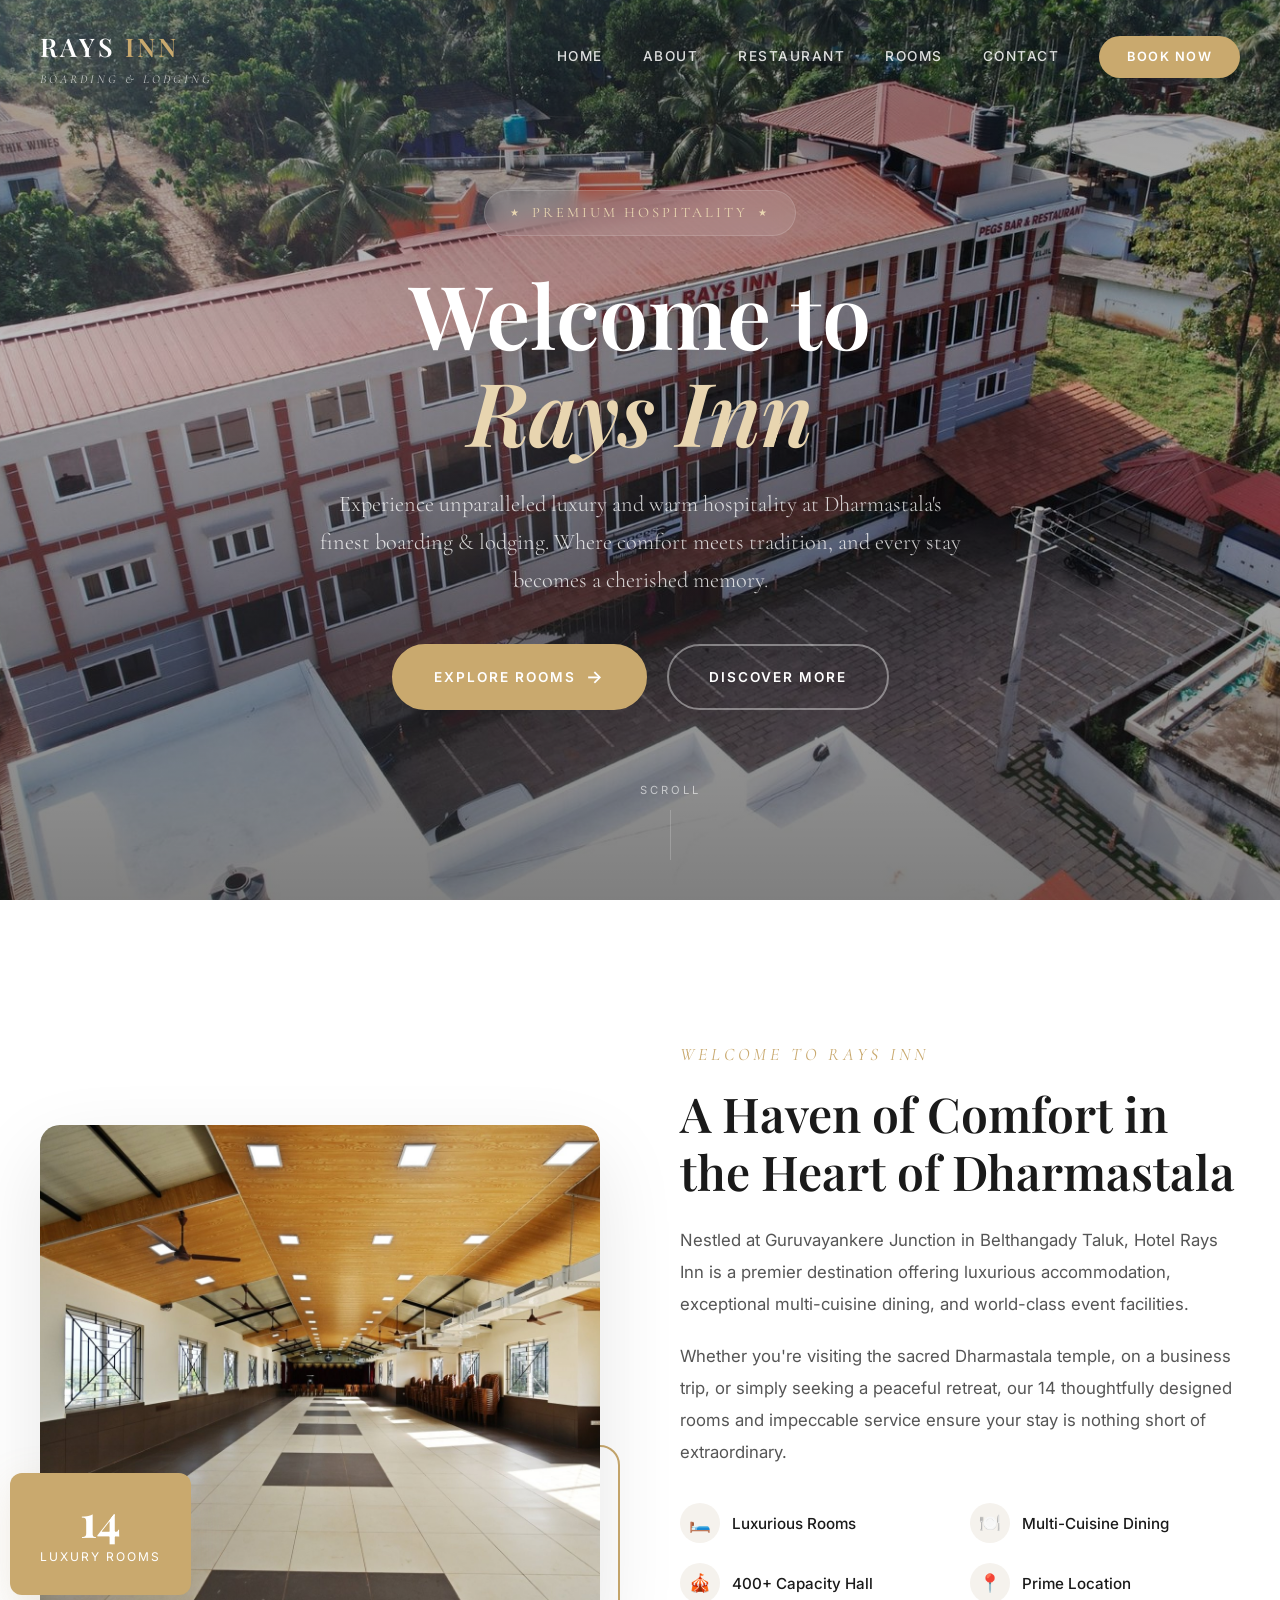
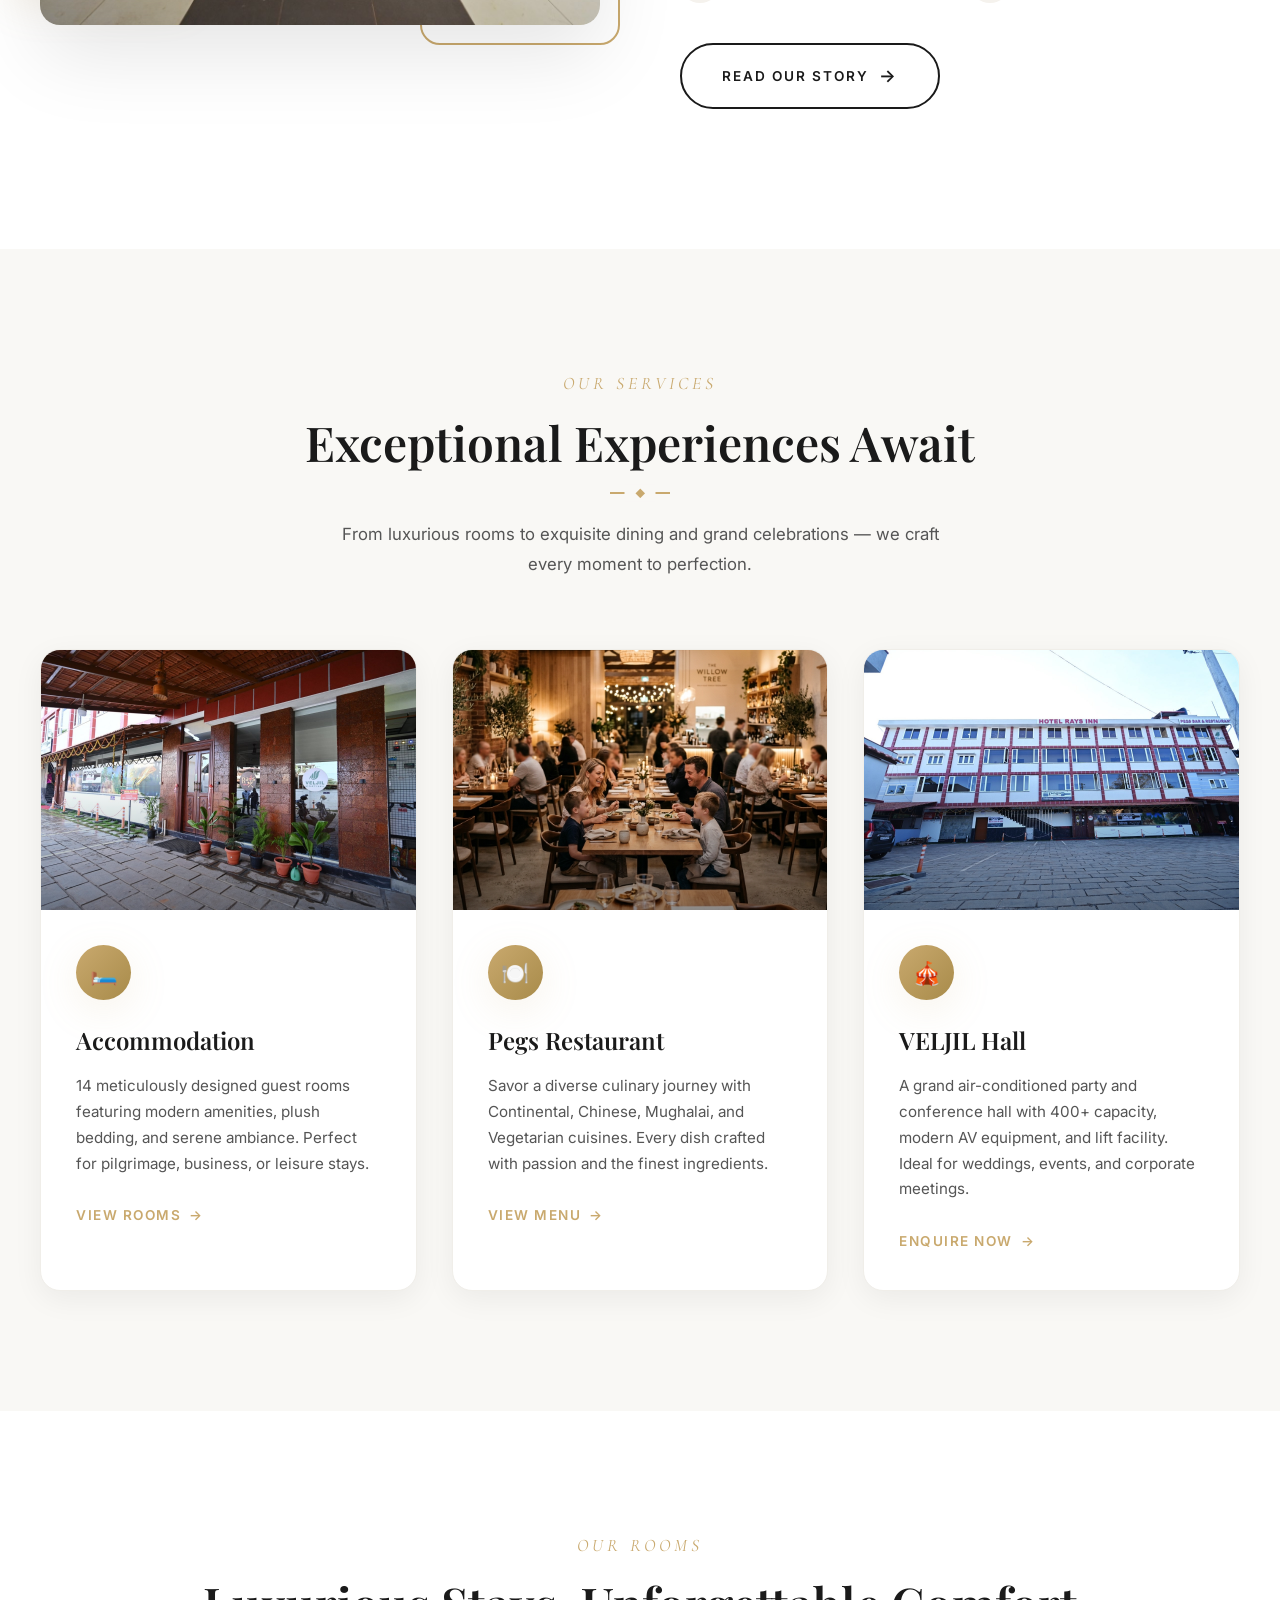
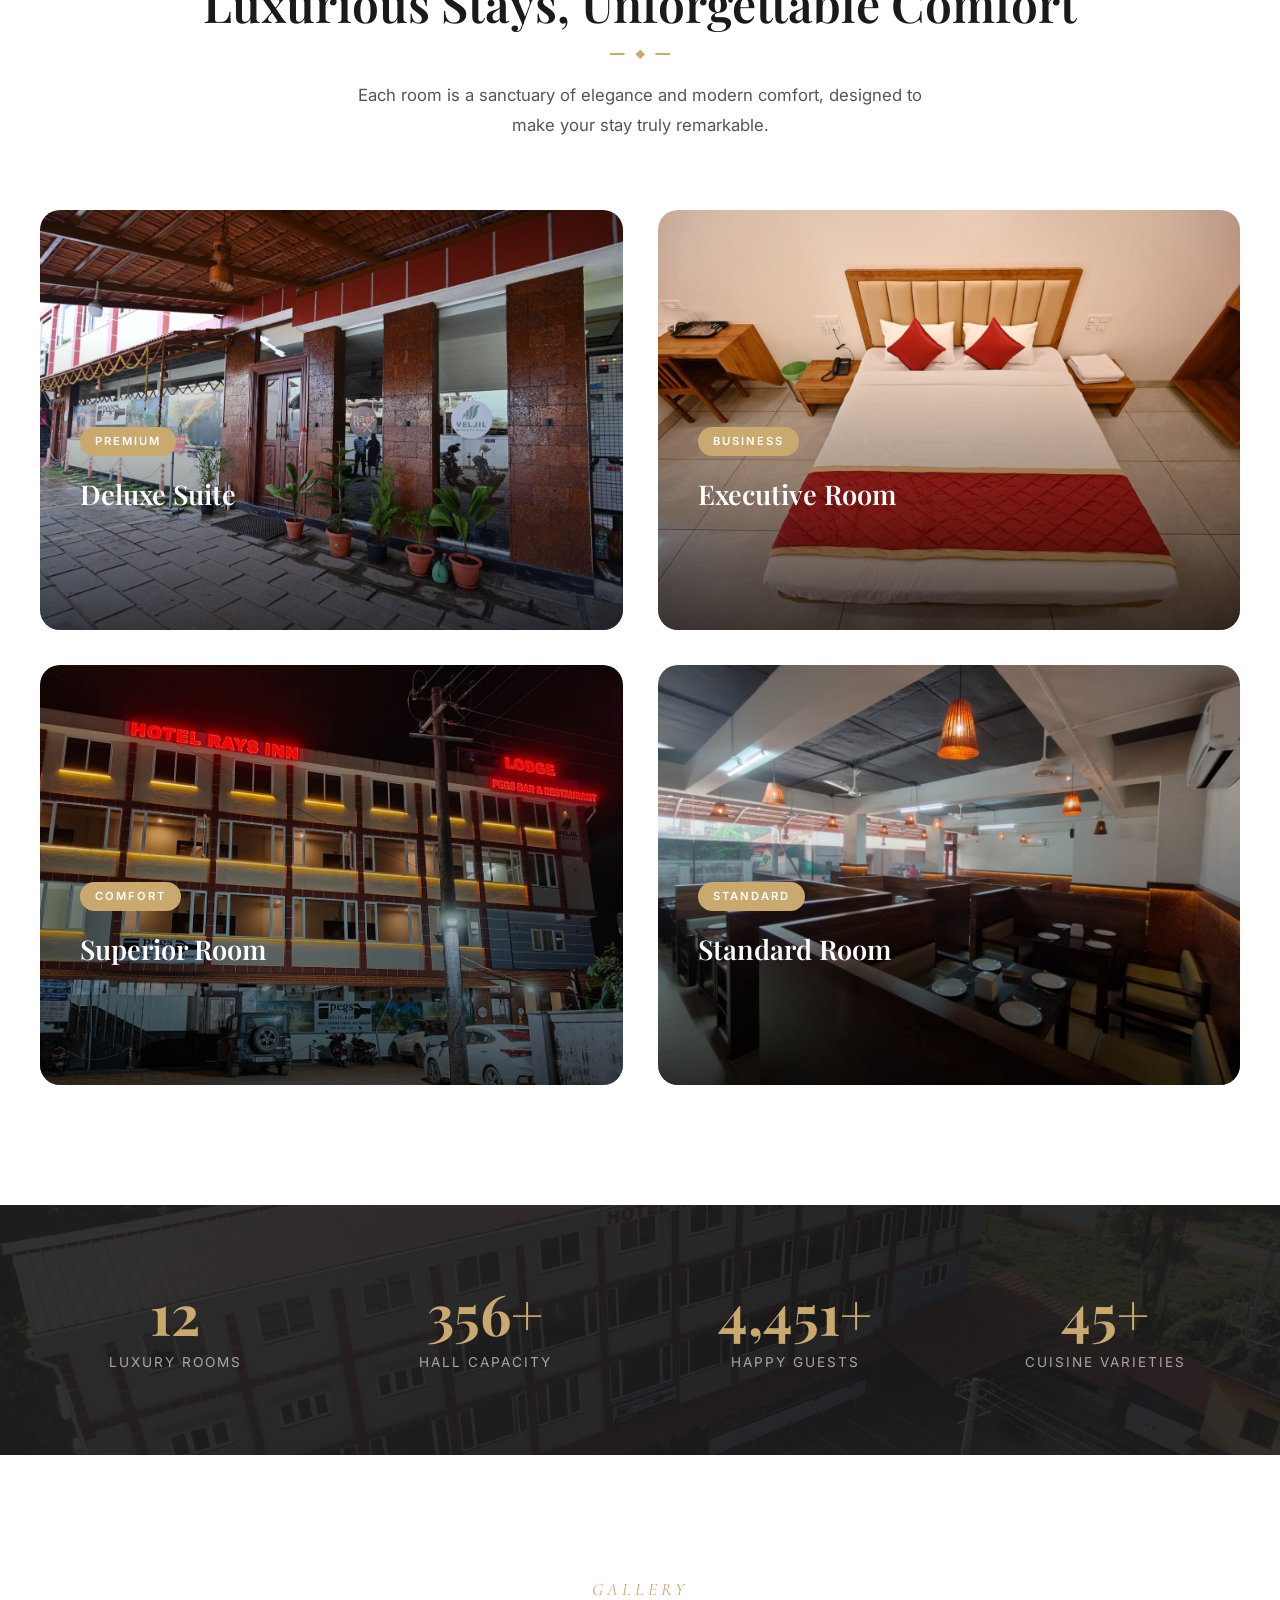
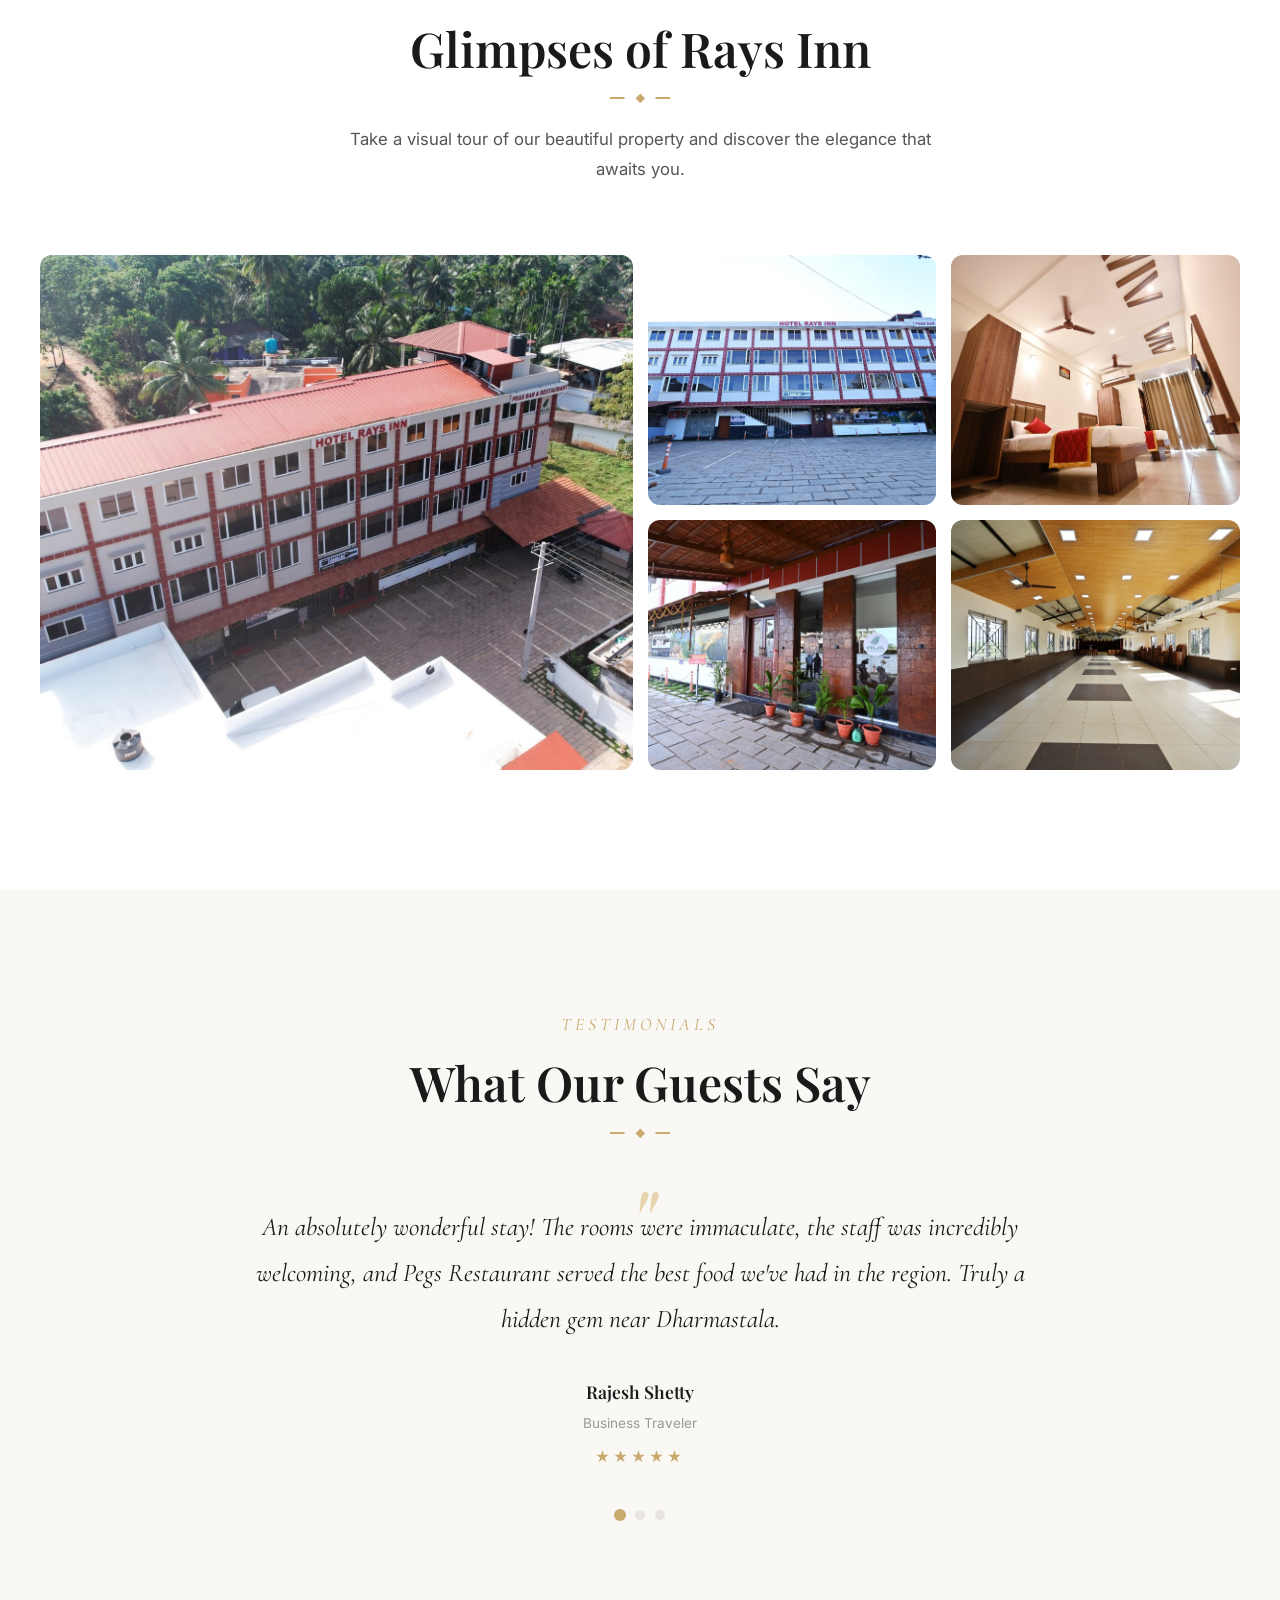
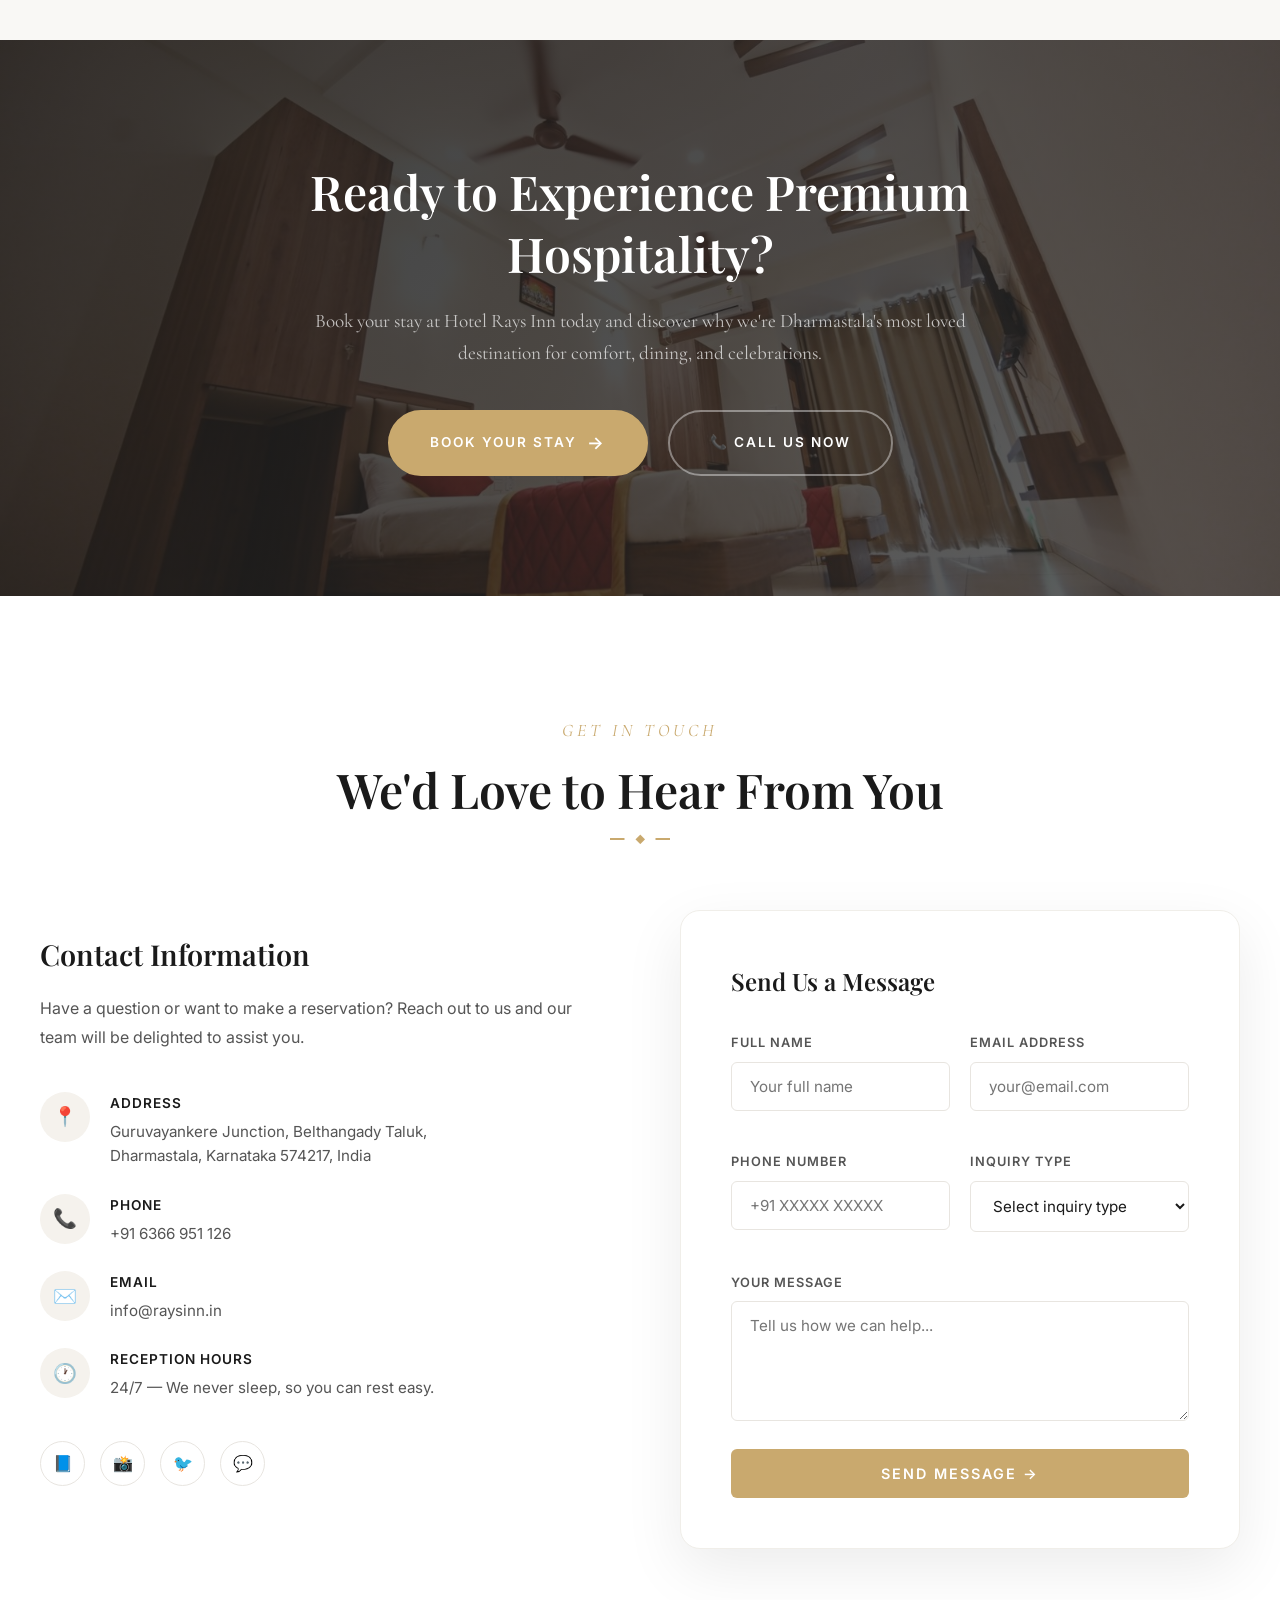
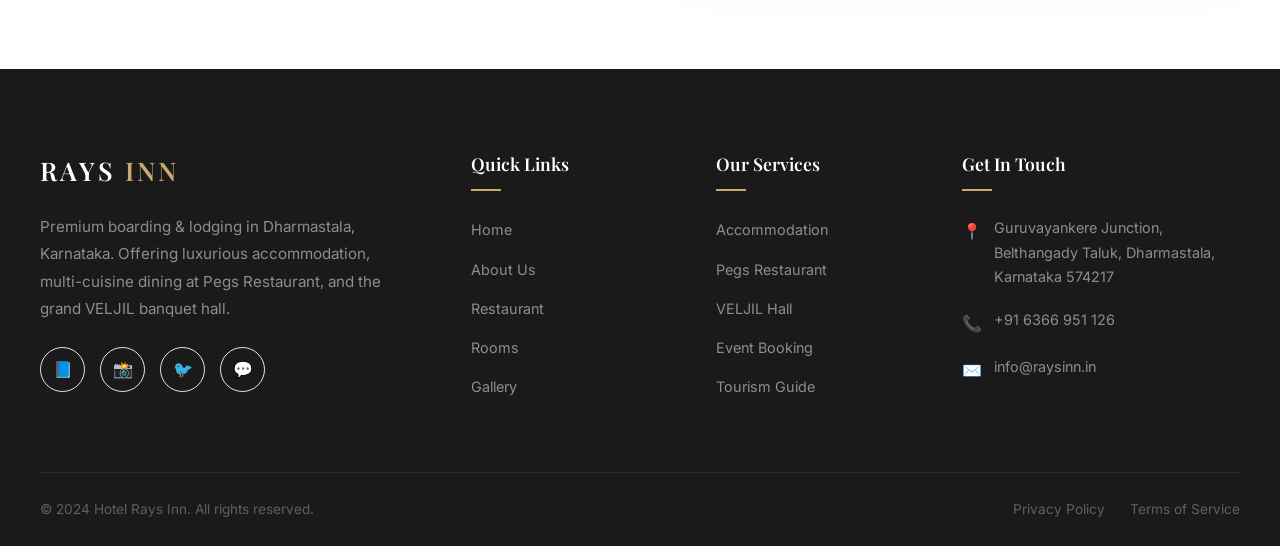
==== commit 8519f364: "made new ui and ux for restuarent" ====
--- a/index.html
+++ b/index.html
@@ -1,328 +1,599 @@
 <!DOCTYPE html>
 <html lang="en">
 <head>
-  <meta charset="UTF-8">
-  <meta name="viewport" content="width=device-width, initial-scale=1.0">
-  <title>Woodlands Restaurant | Authentic South Indian Cuisine in Udupi</title>
-  <meta name="description" content="Experience authentic South Indian cuisine at Woodlands Restaurant in Udupi, Karnataka. Serving pure vegetarian dosas, idlis, filter coffee, and traditional South Indian meals.">
-  <meta name="keywords" content="Woodlands Restaurant Udupi, South Indian Food Udupi, Vegetarian Restaurant, Dosa, Idli, Filter Coffee, Udupi Cuisine">
-  <meta property="og:title" content="Woodlands Restaurant | Authentic South Indian Cuisine in Udupi">
-  <meta property="og:description" content="Experience authentic South Indian flavours at Woodlands Restaurant. Pure vegetarian, family-friendly dining with traditional recipes and quality hospitality in Udupi.">
-  <meta property="og:image" content="assets/hero.png">
-  <meta property="og:type" content="website">
-  <link rel="preload" as="image" href="assets/hero.png">
-  <link rel="stylesheet" href="style.css">
+    <meta charset="UTF-8">
+    <meta name="viewport" content="width=device-width, initial-scale=1.0">
+    <meta name="description" content="Hotel Rays Inn — Premium Boarding & Lodging in Dharmastala, Karnataka. Luxurious rooms, Pegs multi-cuisine restaurant, and VELJIL banquet hall.">
+    <meta name="keywords" content="Hotel Rays Inn, Dharmastala, hotel, restaurant, banquet hall, Karnataka, accommodation">
+    <title>Hotel Rays Inn | Premium Boarding & Lodging — Dharmastala</title>
+    <link rel="stylesheet" href="style.css">
+    <link rel="icon" href="data:image/svg+xml,<svg xmlns='http://www.w3.org/2000/svg' viewBox='0 0 100 100'><text y='.9em' font-size='90'>🏨</text></svg>">
 </head>
-<body class="home-page">
-
-  <!-- ==================== PREMIUM LOADING SCREEN ==================== -->
-  <div class="loading-screen" id="loading-screen">
-    <div class="loading-logo">Woodlands<span>.</span></div>
-    <div class="loading-bar"></div>
-  </div>
-
-  <!-- ==================== SCROLL PROGRESS ==================== -->
-  <div class="scroll-progress" id="scroll-progress"></div>
-
-  <!-- Page transition overlay -->
-  <div class="page-transition-overlay" id="page-transition-overlay"></div>
-
-  <!-- ==================== CUSTOM CURSOR (desktop) ==================== -->
-  <div class="cursor-dot" id="cursor-dot"></div>
-  <div class="cursor-ring" id="cursor-ring"></div>
-
-  <!-- ==================== HEADER ==================== -->
-  <header id="header">
-    <div class="container nav-wrapper">
-      <a href="/" class="logo" id="nav-logo">Woodlands<span>.</span></a>
-      <nav>
-        <ul class="nav-links" id="nav-links">
-          <li><a href="/" class="active">Home</a></li>
-          <li><a href="/about">About</a></li>
-          <li><a href="/menu">Menu</a></li>
-        </ul>
-      </nav>
-      <div class="header-actions">
-        <button class="btn btn-primary" onclick="openBookingModal()">Book Table</button>
-      </div>
-      <button class="menu-btn" id="menu-btn" aria-label="Toggle navigation">
-        <span></span><span></span><span></span>
-      </button>
+<body>
+
+    <!-- Preloader -->
+    <div class="preloader" id="preloader">
+        <div class="preloader-logo">RAYS <span>INN</span></div>
+        <div class="preloader-line"></div>
     </div>
-  </header>
-
-  <!-- ==================== 1. HERO — Cinematic 100vh ==================== -->
-  <section id="home" class="hero">
-    <div class="hero-content">
-      <span class="hero-subtitle">Pure Vegetarian · Udupi, Karnataka</span>
-      <h1>Experience Authentic<br>South Indian Flavours</h1>
-      <p class="hero-desc">Enjoy traditional South Indian dishes, delicious dosas, authentic meals, aromatic filter coffee, and warm hospitality at Woodlands Restaurant, Udupi.</p>
-      <div class="hero-ctas">
-        <a href="/menu" class="btn btn-primary">Explore Menu</a>
-        <button class="btn btn-secondary" onclick="openBookingModal()">Reserve a Table</button>
-      </div>
+
+    <!-- Mobile Overlay -->
+    <div class="mobile-overlay" id="mobileOverlay"></div>
+
+    <!-- Navigation -->
+    <nav class="navbar" id="navbar">
+        <div class="container">
+            <a href="/" class="nav-logo">
+                <div>
+                    <div class="nav-logo-text">Rays <span>Inn</span></div>
+                    <div class="nav-logo-accent">Boarding & Lodging</div>
+                </div>
+            </a>
+            <div class="nav-links" id="navLinks">
+                <a href="/" class="active">Home</a>
+                <a href="/about">About</a>
+                <a href="/menu">Restaurant</a>
+                <a href="#rooms">Rooms</a>
+                <a href="#contact">Contact</a>
+                <a href="#book" class="nav-cta" id="openBookingBtn">Book Now</a>
+            </div>
+            <div class="nav-toggle" id="navToggle">
+                <span></span>
+                <span></span>
+                <span></span>
+            </div>
+        </div>
+    </nav>
+
+    <!-- Hero Section -->
+    <section class="hero" id="hero">
+        <div class="hero-bg">
+            <img src="assets/hotel/hero-aerial.jpg" alt="Hotel Rays Inn Aerial View">
+        </div>
+        <div class="hero-overlay"></div>
+        <div class="hero-content">
+            <div class="hero-badge">
+                <span class="star">★</span> Premium Hospitality <span class="star">★</span>
+            </div>
+            <h1 class="hero-title">
+                Welcome to<br><span class="highlight">Rays Inn</span>
+            </h1>
+            <p class="hero-subtitle">
+                Experience unparalleled luxury and warm hospitality at Dharmastala's finest boarding & lodging. 
+                Where comfort meets tradition, and every stay becomes a cherished memory.
+            </p>
+            <div class="hero-actions">
+                <a href="#rooms" class="btn btn-primary">
+                    Explore Rooms <span class="btn-icon">→</span>
+                </a>
+                <a href="#about" class="btn btn-outline">
+                    Discover More
+                </a>
+            </div>
+        </div>
+        <div class="hero-scroll">
+            <span>Scroll</span>
+            <div class="scroll-line"></div>
+        </div>
+    </section>
+
+    <!-- About Section -->
+    <section class="section" id="about">
+        <div class="container">
+            <div class="about-grid">
+                <div class="about-image-wrapper reveal-left">
+                    <div class="about-image">
+                        <img src="assets/hotel/exterior.jpg" alt="Hotel Rays Inn Exterior">
+                    </div>
+                    <div class="about-image-accent"></div>
+                    <div class="about-experience-badge">
+                        <span class="number">14</span>
+                        <span class="label">Luxury Rooms</span>
+                    </div>
+                </div>
+                <div class="about-content reveal-right">
+                    <span class="section-subtitle">Welcome to Rays Inn</span>
+                    <h2 class="section-title">A Haven of Comfort in the Heart of Dharmastala</h2>
+                    <p class="about-text">
+                        Nestled at Guruvayankere Junction in Belthangady Taluk, Hotel Rays Inn is a premier destination offering luxurious accommodation, exceptional multi-cuisine dining, and world-class event facilities.
+                    </p>
+                    <p class="about-text">
+                        Whether you're visiting the sacred Dharmastala temple, on a business trip, or simply seeking a peaceful retreat, our 14 thoughtfully designed rooms and impeccable service ensure your stay is nothing short of extraordinary.
+                    </p>
+                    <div class="about-features">
+                        <div class="about-feature">
+                            <div class="about-feature-icon">🛏️</div>
+                            <span>Luxurious Rooms</span>
+                        </div>
+                        <div class="about-feature">
+                            <div class="about-feature-icon">🍽️</div>
+                            <span>Multi-Cuisine Dining</span>
+                        </div>
+                        <div class="about-feature">
+                            <div class="about-feature-icon">🎪</div>
+                            <span>400+ Capacity Hall</span>
+                        </div>
+                        <div class="about-feature">
+                            <div class="about-feature-icon">📍</div>
+                            <span>Prime Location</span>
+                        </div>
+                    </div>
+                    <a href="/about" class="btn btn-dark-outline">
+                        Read Our Story <span class="btn-icon">→</span>
+                    </a>
+                </div>
+            </div>
+        </div>
+    </section>
+
+    <!-- Services Section -->
+    <section class="section section-alt" id="services">
+        <div class="container">
+            <div class="section-header reveal">
+                <span class="section-subtitle">Our Services</span>
+                <h2 class="section-title">Exceptional Experiences Await</h2>
+                <div class="section-divider"></div>
+                <p class="section-desc">From luxurious rooms to exquisite dining and grand celebrations — we craft every moment to perfection.</p>
+            </div>
+            <div class="services-grid stagger-children">
+                <!-- Accommodation -->
+                <div class="service-card">
+                    <div class="service-card-image">
+                        <img src="assets/hotel/suite-room.jpg" alt="Luxurious Suite Room">
+                        <div class="service-card-image-overlay"></div>
+                    </div>
+                    <div class="service-card-body">
+                        <div class="service-card-icon">🛏️</div>
+                        <h3 class="service-card-title">Accommodation</h3>
+                        <p class="service-card-text">14 meticulously designed guest rooms featuring modern amenities, plush bedding, and serene ambiance. Perfect for pilgrimage, business, or leisure stays.</p>
+                        <a href="#rooms" class="service-card-link">View Rooms <span>→</span></a>
+                    </div>
+                </div>
+                <!-- Pegs Restaurant -->
+                <div class="service-card">
+                    <div class="service-card-image">
+                        <img src="assets/dining.png" alt="Pegs Restaurant">
+                        <div class="service-card-image-overlay"></div>
+                    </div>
+                    <div class="service-card-body">
+                        <div class="service-card-icon">🍽️</div>
+                        <h3 class="service-card-title">Pegs Restaurant</h3>
+                        <p class="service-card-text">Savor a diverse culinary journey with Continental, Chinese, Mughalai, and Vegetarian cuisines. Every dish crafted with passion and the finest ingredients.</p>
+                        <a href="/menu" class="service-card-link">View Menu <span>→</span></a>
+                    </div>
+                </div>
+                <!-- VELJIL Hall -->
+                <div class="service-card">
+                    <div class="service-card-image">
+                        <img src="assets/hotel/reception.jpg" alt="VELJIL Party Hall">
+                        <div class="service-card-image-overlay"></div>
+                    </div>
+                    <div class="service-card-body">
+                        <div class="service-card-icon">🎪</div>
+                        <h3 class="service-card-title">VELJIL Hall</h3>
+                        <p class="service-card-text">A grand air-conditioned party and conference hall with 400+ capacity, modern AV equipment, and lift facility. Ideal for weddings, events, and corporate meetings.</p>
+                        <a href="#contact" class="service-card-link">Enquire Now <span>→</span></a>
+                    </div>
+                </div>
+            </div>
+        </div>
+    </section>
+
+    <!-- Rooms Section -->
+    <section class="section" id="rooms">
+        <div class="container">
+            <div class="section-header reveal">
+                <span class="section-subtitle">Our Rooms</span>
+                <h2 class="section-title">Luxurious Stays, Unforgettable Comfort</h2>
+                <div class="section-divider"></div>
+                <p class="section-desc">Each room is a sanctuary of elegance and modern comfort, designed to make your stay truly remarkable.</p>
+            </div>
+            <div class="rooms-showcase stagger-children">
+                <div class="room-card">
+                    <img src="assets/hotel/suite-room.jpg" alt="Deluxe Suite">
+                    <div class="room-card-overlay"></div>
+                    <div class="room-card-content">
+                        <span class="room-card-tag">Premium</span>
+                        <h3 class="room-card-name">Deluxe Suite</h3>
+                        <p class="room-card-desc">Spacious suite with premium furnishings, king-size bed, and a private sitting area for the ultimate comfort experience.</p>
+                        <div class="room-card-amenities">
+                            <span class="room-card-amenity">🌡️ AC</span>
+                            <span class="room-card-amenity">📺 Smart TV</span>
+                            <span class="room-card-amenity">📶 Wi-Fi</span>
+                            <span class="room-card-amenity">🚿 Hot Water</span>
+                        </div>
+                    </div>
+                </div>
+                <div class="room-card">
+                    <img src="assets/hotel/room-sitting.jpg" alt="Executive Room">
+                    <div class="room-card-overlay"></div>
+                    <div class="room-card-content">
+                        <span class="room-card-tag">Business</span>
+                        <h3 class="room-card-name">Executive Room</h3>
+                        <p class="room-card-desc">Elegant and well-appointed room with a work desk, comfortable seating, and all modern amenities for business travelers.</p>
+                        <div class="room-card-amenities">
+                            <span class="room-card-amenity">🌡️ AC</span>
+                            <span class="room-card-amenity">💼 Work Desk</span>
+                            <span class="room-card-amenity">📶 Wi-Fi</span>
+                            <span class="room-card-amenity">☕ Minibar</span>
+                        </div>
+                    </div>
+                </div>
+                <div class="room-card">
+                    <img src="assets/hotel/room-interior-1.jpg" alt="Superior Room">
+                    <div class="room-card-overlay"></div>
+                    <div class="room-card-content">
+                        <span class="room-card-tag">Comfort</span>
+                        <h3 class="room-card-name">Superior Room</h3>
+                        <p class="room-card-desc">A perfect blend of comfort and value, featuring quality furnishings and a cozy ambiance for a restful night's sleep.</p>
+                        <div class="room-card-amenities">
+                            <span class="room-card-amenity">🌡️ AC</span>
+                            <span class="room-card-amenity">📺 TV</span>
+                            <span class="room-card-amenity">📶 Wi-Fi</span>
+                            <span class="room-card-amenity">🚿 Hot Water</span>
+                        </div>
+                    </div>
+                </div>
+                <div class="room-card">
+                    <img src="assets/hotel/room-interior-2.jpg" alt="Standard Room">
+                    <div class="room-card-overlay"></div>
+                    <div class="room-card-content">
+                        <span class="room-card-tag">Standard</span>
+                        <h3 class="room-card-name">Standard Room</h3>
+                        <p class="room-card-desc">Clean, comfortable, and well-maintained room with essential amenities — ideal for pilgrims and short-stay guests.</p>
+                        <div class="room-card-amenities">
+                            <span class="room-card-amenity">🌡️ AC/Non-AC</span>
+                            <span class="room-card-amenity">📺 TV</span>
+                            <span class="room-card-amenity">🚿 Hot Water</span>
+                        </div>
+                    </div>
+                </div>
+            </div>
+        </div>
+    </section>
+
+    <!-- Stats Counter -->
+    <section class="stats-section">
+        <div class="container">
+            <div class="stats-grid stagger-children">
+                <div class="stat-item">
+                    <div class="stat-number" data-count="14">0</div>
+                    <div class="stat-label">Luxury Rooms</div>
+                </div>
+                <div class="stat-item">
+                    <div class="stat-number" data-count="400" data-suffix="+">0</div>
+                    <div class="stat-label">Hall Capacity</div>
+                </div>
+                <div class="stat-item">
+                    <div class="stat-number" data-count="5000" data-suffix="+">0</div>
+                    <div class="stat-label">Happy Guests</div>
+                </div>
+                <div class="stat-item">
+                    <div class="stat-number" data-count="50" data-suffix="+">0</div>
+                    <div class="stat-label">Cuisine Varieties</div>
+                </div>
+            </div>
+        </div>
+    </section>
+
+    <!-- Gallery Section -->
+    <section class="section" id="gallery">
+        <div class="container">
+            <div class="section-header reveal">
+                <span class="section-subtitle">Gallery</span>
+                <h2 class="section-title">Glimpses of Rays Inn</h2>
+                <div class="section-divider"></div>
+                <p class="section-desc">Take a visual tour of our beautiful property and discover the elegance that awaits you.</p>
+            </div>
+            <div class="gallery-grid stagger-children">
+                <div class="gallery-item" data-lightbox="assets/hotel/hero-aerial.jpg">
+                    <img src="assets/hotel/hero-aerial.jpg" alt="Aerial View of Hotel Rays Inn">
+                    <div class="gallery-item-overlay">
+                        <div class="gallery-item-icon">🔍</div>
+                    </div>
+                </div>
+                <div class="gallery-item" data-lightbox="assets/hotel/reception.jpg">
+                    <img src="assets/hotel/reception.jpg" alt="Hotel Reception">
+                    <div class="gallery-item-overlay">
+                        <div class="gallery-item-icon">🔍</div>
+                    </div>
+                </div>
+                <div class="gallery-item" data-lightbox="assets/hotel/hallway.jpg">
+                    <img src="assets/hotel/hallway.jpg" alt="Hotel Hallway">
+                    <div class="gallery-item-overlay">
+                        <div class="gallery-item-icon">🔍</div>
+                    </div>
+                </div>
+                <div class="gallery-item" data-lightbox="assets/hotel/suite-room.jpg">
+                    <img src="assets/hotel/suite-room.jpg" alt="Suite Room">
+                    <div class="gallery-item-overlay">
+                        <div class="gallery-item-icon">🔍</div>
+                    </div>
+                </div>
+                <div class="gallery-item" data-lightbox="assets/hotel/exterior.jpg">
+                    <img src="assets/hotel/exterior.jpg" alt="Hotel Exterior">
+                    <div class="gallery-item-overlay">
+                        <div class="gallery-item-icon">🔍</div>
+                    </div>
+                </div>
+            </div>
+        </div>
+    </section>
+
+    <!-- Testimonials Section -->
+    <section class="section section-alt" id="testimonials">
+        <div class="container">
+            <div class="section-header reveal">
+                <span class="section-subtitle">Testimonials</span>
+                <h2 class="section-title">What Our Guests Say</h2>
+                <div class="section-divider"></div>
+            </div>
+            <div class="testimonials-wrapper reveal">
+                <div class="testimonial-slide active">
+                    <p class="testimonial-quote">An absolutely wonderful stay! The rooms were immaculate, the staff was incredibly welcoming, and Pegs Restaurant served the best food we've had in the region. Truly a hidden gem near Dharmastala.</p>
+                    <div class="testimonial-author">
+                        <span class="testimonial-name">Rajesh Shetty</span>
+                        <span class="testimonial-role">Business Traveler</span>
+                        <span class="testimonial-stars">★★★★★</span>
+                    </div>
+                </div>
+                <div class="testimonial-slide">
+                    <p class="testimonial-quote">We hosted our family event at VELJIL Hall and it was spectacular! The arrangements, food, and hospitality were beyond our expectations. Hotel Rays Inn made our celebration truly memorable.</p>
+                    <div class="testimonial-author">
+                        <span class="testimonial-name">Priya Nayak</span>
+                        <span class="testimonial-role">Event Host</span>
+                        <span class="testimonial-stars">★★★★★</span>
+                    </div>
+                </div>
+                <div class="testimonial-slide">
+                    <p class="testimonial-quote">Perfect location for our Dharmastala pilgrimage. Clean rooms, excellent food, and the staff went above and beyond to make our stay comfortable. Will definitely return on our next visit.</p>
+                    <div class="testimonial-author">
+                        <span class="testimonial-name">Anil Kumar</span>
+                        <span class="testimonial-role">Pilgrim Visitor</span>
+                        <span class="testimonial-stars">★★★★★</span>
+                    </div>
+                </div>
+                <div class="testimonial-dots" id="testimonialDots">
+                    <span class="testimonial-dot active" data-index="0"></span>
+                    <span class="testimonial-dot" data-index="1"></span>
+                    <span class="testimonial-dot" data-index="2"></span>
+                </div>
+            </div>
+        </div>
+    </section>
+
+    <!-- CTA Section -->
+    <section class="cta-section">
+        <div class="cta-bg">
+            <img src="assets/hotel/hallway.jpg" alt="Hotel Interior">
+        </div>
+        <div class="cta-overlay"></div>
+        <div class="container">
+            <div class="cta-content reveal">
+                <h2 class="cta-title">Ready to Experience Premium Hospitality?</h2>
+                <p class="cta-text">Book your stay at Hotel Rays Inn today and discover why we're Dharmastala's most loved destination for comfort, dining, and celebrations.</p>
+                <div class="hero-actions">
+                    <a href="#book" class="btn btn-primary" id="openBookingBtn2">
+                        Book Your Stay <span class="btn-icon">→</span>
+                    </a>
+                    <a href="tel:+916366951126" class="btn btn-outline">
+                        📞 Call Us Now
+                    </a>
+                </div>
+            </div>
+        </div>
+    </section>
+
+    <!-- Contact Section -->
+    <section class="section" id="contact">
+        <div class="container">
+            <div class="section-header reveal">
+                <span class="section-subtitle">Get In Touch</span>
+                <h2 class="section-title">We'd Love to Hear From You</h2>
+                <div class="section-divider"></div>
+            </div>
+            <div class="contact-grid">
+                <div class="contact-info reveal-left">
+                    <h3 class="contact-info-title">Contact Information</h3>
+                    <p class="contact-info-text">Have a question or want to make a reservation? Reach out to us and our team will be delighted to assist you.</p>
+                    <div class="contact-details">
+                        <div class="contact-detail">
+                            <div class="contact-detail-icon">📍</div>
+                            <div class="contact-detail-content">
+                                <h4>Address</h4>
+                                <p>Guruvayankere Junction, Belthangady Taluk,<br>Dharmastala, Karnataka 574217, India</p>
+                            </div>
+                        </div>
+                        <div class="contact-detail">
+                            <div class="contact-detail-icon">📞</div>
+                            <div class="contact-detail-content">
+                                <h4>Phone</h4>
+                                <p>+91 6366 951 126</p>
+                            </div>
+                        </div>
+                        <div class="contact-detail">
+                            <div class="contact-detail-icon">✉️</div>
+                            <div class="contact-detail-content">
+                                <h4>Email</h4>
+                                <p>info@raysinn.in</p>
+                            </div>
+                        </div>
+                        <div class="contact-detail">
+                            <div class="contact-detail-icon">🕐</div>
+                            <div class="contact-detail-content">
+                                <h4>Reception Hours</h4>
+                                <p>24/7 — We never sleep, so you can rest easy.</p>
+                            </div>
+                        </div>
+                    </div>
+                    <div class="contact-social">
+                        <a href="#" aria-label="Facebook">📘</a>
+                        <a href="#" aria-label="Instagram">📸</a>
+                        <a href="#" aria-label="Twitter">🐦</a>
+                        <a href="#" aria-label="WhatsApp">💬</a>
+                    </div>
+                </div>
+                <div class="contact-form-wrapper reveal-right">
+                    <h3>Send Us a Message</h3>
+                    <form id="contactForm">
+                        <div class="form-row">
+                            <div class="form-group">
+                                <label for="contactName">Full Name</label>
+                                <input type="text" id="contactName" name="name" placeholder="Your full name" required>
+                            </div>
+                            <div class="form-group">
+                                <label for="contactEmail">Email Address</label>
+                                <input type="email" id="contactEmail" name="email" placeholder="your@email.com" required>
+                            </div>
+                        </div>
+                        <div class="form-row">
+                            <div class="form-group">
+                                <label for="contactPhone">Phone Number</label>
+                                <input type="tel" id="contactPhone" name="phone" placeholder="+91 XXXXX XXXXX" required>
+                            </div>
+                            <div class="form-group">
+                                <label for="contactType">Inquiry Type</label>
+                                <select id="contactType" name="type" required>
+                                    <option value="">Select inquiry type</option>
+                                    <option value="Room Booking">Room Booking</option>
+                                    <option value="Restaurant">Restaurant Reservation</option>
+                                    <option value="Event Hall">Event / Banquet Hall</option>
+                                    <option value="General">General Inquiry</option>
+                                </select>
+                            </div>
+                        </div>
+                        <div class="form-group">
+                            <label for="contactMessage">Your Message</label>
+                            <textarea id="contactMessage" name="message" placeholder="Tell us how we can help..." rows="4" required></textarea>
+                        </div>
+                        <button type="submit" class="form-submit-btn">Send Message <span>→</span></button>
+                    </form>
+                </div>
+            </div>
+        </div>
+    </section>
+
+    <!-- Footer -->
+    <footer class="footer">
+        <div class="container">
+            <div class="footer-grid">
+                <div class="footer-brand">
+                    <div class="nav-logo-text">Rays <span>Inn</span></div>
+                    <p class="footer-text">Premium boarding & lodging in Dharmastala, Karnataka. Offering luxurious accommodation, multi-cuisine dining at Pegs Restaurant, and the grand VELJIL banquet hall.</p>
+                    <div class="contact-social">
+                        <a href="#" aria-label="Facebook">📘</a>
+                        <a href="#" aria-label="Instagram">📸</a>
+                        <a href="#" aria-label="Twitter">🐦</a>
+                        <a href="#" aria-label="WhatsApp">💬</a>
+                    </div>
+                </div>
+                <div>
+                    <h4 class="footer-title">Quick Links</h4>
+                    <ul class="footer-links">
+                        <li><a href="/">Home</a></li>
+                        <li><a href="/about">About Us</a></li>
+                        <li><a href="/menu">Restaurant</a></li>
+                        <li><a href="#rooms">Rooms</a></li>
+                        <li><a href="#gallery">Gallery</a></li>
+                    </ul>
+                </div>
+                <div>
+                    <h4 class="footer-title">Our Services</h4>
+                    <ul class="footer-links">
+                        <li><a href="#rooms">Accommodation</a></li>
+                        <li><a href="/menu">Pegs Restaurant</a></li>
+                        <li><a href="#contact">VELJIL Hall</a></li>
+                        <li><a href="#contact">Event Booking</a></li>
+                        <li><a href="/about">Tourism Guide</a></li>
+                    </ul>
+                </div>
+                <div>
+                    <h4 class="footer-title">Get In Touch</h4>
+                    <div class="footer-contact-item">
+                        <span class="icon">📍</span>
+                        <span>Guruvayankere Junction, Belthangady Taluk, Dharmastala, Karnataka 574217</span>
+                    </div>
+                    <div class="footer-contact-item">
+                        <span class="icon">📞</span>
+                        <span>+91 6366 951 126</span>
+                    </div>
+                    <div class="footer-contact-item">
+                        <span class="icon">✉️</span>
+                        <span>info@raysinn.in</span>
+                    </div>
+                </div>
+            </div>
+            <div class="footer-bottom">
+                <span>&copy; 2024 Hotel Rays Inn. All rights reserved.</span>
+                <div class="footer-bottom-links">
+                    <a href="#">Privacy Policy</a>
+                    <a href="#">Terms of Service</a>
+                </div>
+            </div>
+        </div>
+    </footer>
+
+    <!-- Back to Top -->
+    <button class="back-to-top" id="backToTop" aria-label="Back to top">↑</button>
+
+    <!-- Lightbox -->
+    <div class="lightbox" id="lightbox">
+        <button class="lightbox-close" id="lightboxClose">✕</button>
+        <img src="" alt="Gallery Image" id="lightboxImg">
     </div>
-    <!-- Scroll Indicator -->
-    <div class="scroll-indicator">
-      <span>Scroll</span>
-      <div class="scroll-line"></div>
+
+    <!-- Booking Modal -->
+    <div class="modal-overlay" id="bookingModal">
+        <div class="modal">
+            <button class="modal-close" id="closeBookingBtn">✕</button>
+            <h2>Book Your Stay</h2>
+            <p class="subtitle">Reserve your room at Hotel Rays Inn</p>
+            <form id="bookingForm">
+                <div class="form-row">
+                    <div class="form-group">
+                        <label for="bookName">Full Name</label>
+                        <input type="text" id="bookName" name="name" placeholder="Your full name" required>
+                    </div>
+                    <div class="form-group">
+                        <label for="bookEmail">Email</label>
+                        <input type="email" id="bookEmail" name="email" placeholder="your@email.com" required>
+                    </div>
+                </div>
+                <div class="form-row">
+                    <div class="form-group">
+                        <label for="bookPhone">Phone</label>
+                        <input type="tel" id="bookPhone" name="phone" placeholder="+91 XXXXX XXXXX" required>
+                    </div>
+                    <div class="form-group">
+                        <label for="bookGuests">Guests</label>
+                        <select id="bookGuests" name="guests" required>
+                            <option value="">Select</option>
+                            <option value="1">1 Guest</option>
+                            <option value="2">2 Guests</option>
+                            <option value="3">3 Guests</option>
+                            <option value="4">4 Guests</option>
+                            <option value="5+">5+ Guests</option>
+                        </select>
+                    </div>
+                </div>
+                <div class="form-row">
+                    <div class="form-group">
+                        <label for="bookDate">Check-in Date</label>
+                        <input type="date" id="bookDate" name="date" required>
+                    </div>
+                    <div class="form-group">
+                        <label for="bookTime">Check-in Time</label>
+                        <input type="time" id="bookTime" name="time" required>
+                    </div>
+                </div>
+                <button type="submit" class="form-submit-btn">Confirm Booking <span>→</span></button>
+            </form>
+        </div>
     </div>
-  </section>
-
-  <!-- ==================== 2. BRAND OVERVIEW ==================== -->
-  <section class="brand-overview" style="background: var(--bg-primary); padding: clamp(4rem, 8vw, 7rem) 0;">
-    <div class="container">
-      <div class="about-grid">
-        <div class="about-text reveal">
-          <h2><span>Our Story</span>Authentic South Indian Cuisine Since Generations</h2>
-          <div class="section-divider" style="margin: 0 0 1.5rem;"></div>
-          <p>Woodlands Restaurant is one of Udupi's well-known vegetarian restaurants, serving authentic South Indian cuisine prepared using fresh ingredients and traditional recipes. We offer a comfortable family-friendly dining experience, delicious food, quick service, and quality hospitality.</p>
-          <p>Every dish is crafted with care, honoring the culinary traditions of Udupi while maintaining the highest standards of food quality and customer service.</p>
-          <div class="about-highlights" style="margin-top: 1.5rem;">
-            <div class="highlight-item">
-              <h4>Pure Vegetarian</h4>
-              <p>100% vegetarian cuisine with authentic South Indian recipes and fresh ingredients.</p>
-            </div>
-            <div class="highlight-item">
-              <h4>Family Dining</h4>
-              <p>Comfortable, spacious dining area perfect for families and group gatherings.</p>
-            </div>
-          </div>
-          <a href="/about" class="btn btn-secondary" style="margin-top: 2rem;">Read Our Full Story</a>
-        </div>
-        <div class="about-image reveal-right stagger-2">
-          <img src="assets/dining.png" alt="Woodlands Restaurant Dining Area" loading="lazy" width="600" height="420">
-        </div>
-      </div>
-    </div>
-  </section>
-
-  <!-- ==================== FEATURED DISHES ==================== -->
-  <section style="background: var(--bg-secondary); padding: clamp(4rem, 8vw, 7rem) 0;">
-    <div class="container">
-      <div style="text-align: center; max-width: 600px; margin: 0 auto 3.5rem;" class="reveal">
-        <h2><span>Signature</span>Our Best Dishes</h2>
-        <div class="section-divider"></div>
-        <p style="color: var(--text-secondary);">Authentic South Indian flavours crafted with generations of tradition, fresh ingredients, and wholesome recipes.</p>
-      </div>
-      <div style="display: grid; grid-template-columns: repeat(auto-fit, minmax(300px, 1fr)); gap: 2rem;">
-
-        <!-- Masala Dosa Card -->
-        <div class="reveal-scale stagger-1" style="background: var(--bg-card); border-radius: 18px; overflow: hidden; border: 1px solid var(--border-color); box-shadow: var(--shadow-sm); transition: all 0.5s var(--ease-out);" onmouseenter="this.style.transform='translateY(-8px)';this.style.boxShadow='0 20px 50px rgba(0,0,0,0.3)';this.querySelector('img').style.transform='scale(1.08)'" onmouseleave="this.style.transform='translateY(0)';this.style.boxShadow='var(--shadow-sm)';this.querySelector('img').style.transform='scale(1)'">
-          <div style="height: 220px; overflow: hidden;">
-            <img src="assets/Masala_Dosa.png" alt="Masala Dosa" loading="lazy" width="400" height="220" style="width:100%; height:100%; object-fit:cover; transition: transform 0.6s var(--ease-out);">
-          </div>
-          <div style="padding: 1.5rem;">
-            <div style="display:flex; justify-content:space-between; align-items:baseline; margin-bottom:0.5rem;">
-              <h3 style="font-size:1.15rem; color: var(--text-primary);">Masala Dosa</h3>
-              <span style="color: var(--accent-gold); font-weight: 700; font-family: var(--font-body);">₹80</span>
-            </div>
-            <p style="font-size:0.88rem; line-height:1.6; color: var(--text-secondary);">Crispy golden dosa filled with spiced potato, served with sambar and coconut chutney.</p>
-          </div>
-        </div>
-
-        <!-- South Indian Meals Card -->
-        <div class="reveal-scale stagger-2" style="background: var(--bg-card); border-radius: 18px; overflow: hidden; border: 1px solid var(--border-color); box-shadow: var(--shadow-sm); transition: all 0.5s var(--ease-out);" onmouseenter="this.style.transform='translateY(-8px)';this.style.boxShadow='0 20px 50px rgba(0,0,0,0.3)';this.querySelector('img').style.transform='scale(1.08)'" onmouseleave="this.style.transform='translateY(0)';this.style.boxShadow='var(--shadow-sm)';this.querySelector('img').style.transform='scale(1)'">
-          <div style="height: 220px; overflow: hidden;">
-            <img src="assets/South_Indian_Meals.png" alt="South Indian Meals" loading="lazy" width="400" height="220" style="width:100%; height:100%; object-fit:cover; transition: transform 0.6s var(--ease-out);">
-          </div>
-          <div style="padding: 1.5rem;">
-            <div style="display:flex; justify-content:space-between; align-items:baseline; margin-bottom:0.5rem;">
-              <h3 style="font-size:1.15rem; color: var(--text-primary);">South Indian Meals</h3>
-              <span style="color: var(--accent-gold); font-weight: 700; font-family: var(--font-body);">₹120</span>
-            </div>
-            <p style="font-size:0.88rem; line-height:1.6; color: var(--text-secondary);">Traditional vegetarian meal with rice, sambar, rasam, curry, pappad, pickle, and curd.</p>
-          </div>
-        </div>
-
-        <!-- Ghee Roast Card -->
-        <div class="reveal-scale stagger-3" style="background: var(--bg-card); border-radius: 18px; overflow: hidden; border: 1px solid var(--border-color); box-shadow: var(--shadow-sm); transition: all 0.5s var(--ease-out);" onmouseenter="this.style.transform='translateY(-8px)';this.style.boxShadow='0 20px 50px rgba(0,0,0,0.3)';this.querySelector('img').style.transform='scale(1.08)'" onmouseleave="this.style.transform='translateY(0)';this.style.boxShadow='var(--shadow-sm)';this.querySelector('img').style.transform='scale(1)'">
-          <div style="height: 220px; overflow: hidden;">
-            <img src="assets/Ghee_Roast_Dosa.png" alt="Ghee Roast Dosa" loading="lazy" width="400" height="220" style="width:100%; height:100%; object-fit:cover; transition: transform 0.6s var(--ease-out);">
-          </div>
-          <div style="padding: 1.5rem;">
-            <div style="display:flex; justify-content:space-between; align-items:baseline; margin-bottom:0.5rem;">
-              <h3 style="font-size:1.15rem; color: var(--text-primary);">Ghee Roast Dosa</h3>
-              <span style="color: var(--accent-gold); font-weight: 700; font-family: var(--font-body);">₹100</span>
-            </div>
-            <p style="font-size:0.88rem; line-height:1.6; color: var(--text-secondary);">Crispy dosa cooked in pure ghee, served with sambar, chutney, and filter coffee.</p>
-          </div>
-        </div>
-
-      </div>
-      <div style="text-align:center; margin-top: 3rem;" class="reveal stagger-4">
-        <a href="/menu" class="btn btn-primary">View Full Menu</a>
-      </div>
-    </div>
-  </section>
-
-  <!-- ==================== TRUST INDICATORS (TESTIMONIALS) ==================== -->
-  <section class="testimonials" style="background: var(--bg-primary); padding: clamp(4rem, 8vw, 7rem) 0;">
-    <div class="container">
-      <div style="text-align: center; max-width: 600px; margin: 0 auto 3.5rem;" class="reveal">
-        <h2><span>Reviews</span>What Our Customers Say</h2>
-        <div class="section-divider"></div>
-        <p style="color: var(--text-secondary);">Authentic testimonials from our valued customers who enjoy our traditional South Indian cuisine and family hospitality.</p>
-      </div>
-
-      <div style="display: grid; grid-template-columns: repeat(auto-fit, minmax(300px, 1fr)); gap: 2rem;">
-
-        <!-- Review 1 -->
-        <div class="reveal stagger-1" style="background: var(--bg-card); padding: 2.25rem; border-radius: 18px; border: 1px solid var(--border-color); box-shadow: var(--shadow-sm); display:flex; flex-direction:column; transition: all 0.4s var(--ease-out);" onmouseenter="this.style.borderColor='rgba(201,162,39,0.25)'" onmouseleave="this.style.borderColor='var(--border-color)'">
-          <div style="color: var(--accent-gold); margin-bottom: 1rem; display: flex; gap: 0.2rem; font-size: 1.1rem;">
-            <span>★</span><span>★</span><span>★</span><span>★</span><span>★</span>
-          </div>
-          <p style="font-size: 0.92rem; font-style: italic; color: var(--text-secondary); margin-bottom: 1.5rem; line-height: 1.7; flex-grow:1;">"The best dosa I've had in Udupi! Woodlands serves authentic flavors with the perfect crispy texture. The filter coffee is aromatic and exactly how it should be prepared. Truly a family restaurant that values quality."</p>
-          <div style="display: flex; align-items: center; gap: 0.85rem;">
-            <div style="width: 42px; height: 42px; border-radius:50%; background: rgba(201,162,39,0.12); color: var(--accent-gold); display:flex; align-items:center; justify-content:center; font-weight:700; font-size:0.85rem;">RK</div>
-            <div>
-              <h4 style="font-size: 0.88rem; font-family: var(--font-body); font-weight: 700; color: var(--text-primary);">Rajesh Kumar</h4>
-              <p style="font-size: 0.72rem; color: var(--text-muted);">Regular Customer</p>
-            </div>
-          </div>
-        </div>
-
-        <!-- Review 2 -->
-        <div class="reveal stagger-2" style="background: var(--bg-card); padding: 2.25rem; border-radius: 18px; border: 1px solid var(--border-color); box-shadow: var(--shadow-sm); display:flex; flex-direction:column; transition: all 0.4s var(--ease-out);" onmouseenter="this.style.borderColor='rgba(201,162,39,0.25)'" onmouseleave="this.style.borderColor='var(--border-color)'">
-          <div style="color: var(--accent-gold); margin-bottom: 1rem; display: flex; gap: 0.2rem; font-size: 1.1rem;">
-            <span>★</span><span>★</span><span>★</span><span>★</span><span>★</span>
-          </div>
-          <p style="font-size: 0.92rem; font-style: italic; color: var(--text-secondary); margin-bottom: 1.5rem; line-height: 1.7; flex-grow:1;">"We took our family for lunch and the experience was fantastic. The staff was friendly and attentive. The masala dosa and ghee roast were excellent. Highly recommend for family gatherings!"</p>
-          <div style="display: flex; align-items: center; gap: 0.85rem;">
-            <div style="width: 42px; height: 42px; border-radius:50%; background: rgba(201,162,39,0.12); color: var(--accent-gold); display:flex; align-items:center; justify-content:center; font-weight:700; font-size:0.85rem;">SM</div>
-            <div>
-              <h4 style="font-size: 0.88rem; font-family: var(--font-body); font-weight: 700; color: var(--text-primary);">Meera Shetty</h4>
-              <p style="font-size: 0.72rem; color: var(--text-muted);">Family Diner</p>
-            </div>
-          </div>
-        </div>
-
-        <!-- Review 3 -->
-        <div class="reveal stagger-3" style="background: var(--bg-card); padding: 2.25rem; border-radius: 18px; border: 1px solid var(--border-color); box-shadow: var(--shadow-sm); display:flex; flex-direction:column; transition: all 0.4s var(--ease-out);" onmouseenter="this.style.borderColor='rgba(201,162,39,0.25)'" onmouseleave="this.style.borderColor='var(--border-color)'">
-          <div style="color: var(--accent-gold); margin-bottom: 1rem; display: flex; gap: 0.2rem; font-size: 1.1rem;">
-            <span>★</span><span>★</span><span>★</span><span>★</span><span>★</span>
-          </div>
-          <p style="font-size: 0.92rem; font-style: italic; color: var(--text-secondary); margin-bottom: 1.5rem; line-height: 1.7; flex-grow:1;">"Visited Woodlands last week and loved the breakfast idlis with sambar. The portion sizes are generous and the prices are fair. The traditional South Indian atmosphere adds to the charm. Will visit again soon!"</p>
-          <div style="display: flex; align-items: center; gap: 0.85rem;">
-            <div style="width: 42px; height: 42px; border-radius:50%; background: rgba(201,162,39,0.12); color: var(--accent-gold); display:flex; align-items:center; justify-content:center; font-weight:700; font-size:0.85rem;">PR</div>
-            <div>
-              <h4 style="font-size: 0.88rem; font-family: var(--font-body); font-weight: 700; color: var(--text-primary);">Prakash Rao</h4>
-              <p style="font-size: 0.72rem; color: var(--text-muted);">Local Patron</p>
-            </div>
-          </div>
-        </div>
-
-      </div>
-    </div>
-  </section>
-
-  <!-- ==================== FOOTER ==================== -->
-  <footer>
-    <div class="container">
-      <div class="footer-grid">
-        <div class="footer-brand">
-          <a href="/" class="logo" style="color:#FFF;">Woodlands<span>.</span></a>
-          <p>Authentic South Indian cuisine and traditional family hospitality in the heart of Udupi.</p>
-          <div class="social-links">
-            <a href="#" class="social-icon" aria-label="Facebook"><svg width="16" height="16" fill="currentColor" viewBox="0 0 24 24"><path d="M22 12c0-5.52-4.48-10-10-10S2 6.48 2 12c0 4.84 3.44 8.87 8 9.8V15H8v-3h2V9.5C10 7.57 11.57 6 13.5 6H16v3h-2c-.55 0-1 .45-1 1v2h3v3h-3v6.95c4.56-.93 8-4.96 8-9.95z"/></svg></a>
-            <a href="#" class="social-icon" aria-label="Instagram"><svg width="16" height="16" fill="currentColor" viewBox="0 0 24 24"><path d="M12 2.163c3.204 0 3.584.012 4.85.07 3.252.148 4.771 1.691 4.919 4.919.058 1.265.069 1.645.069 4.849 0 3.205-.012 3.584-.069 4.849-.149 3.225-1.664 4.771-4.919 4.919-1.266.058-1.644.07-4.85.07-3.204 0-3.584-.012-4.849-.07-3.26-.149-4.771-1.699-4.919-4.92-.058-1.265-.07-1.644-.07-4.849 0-3.204.013-3.583.07-4.849.149-3.227 1.664-4.771 4.919-4.919 1.266-.057 1.645-.069 4.849-.069zM12 0C8.741 0 8.333.014 7.053.072 2.695.272.273 2.69.073 7.051.014 8.333 0 8.741 0 12c0 3.259.014 3.668.072 4.948.2 4.358 2.618 6.78 6.98 6.98C8.333 23.986 8.741 24 12 24c3.259 0 3.668-.014 4.948-.072 4.354-.2 6.782-2.618 6.979-6.98C23.986 15.668 24 15.259 24 12c0-3.259-.014-3.667-.072-4.947-.196-4.354-2.617-6.78-6.979-6.98C15.668.014 15.259 0 12 0zm0 5.838a6.162 6.162 0 100 12.324 6.162 6.162 0 000-12.324zM12 16a4 4 0 110-8 4 4 0 010 8zm6.406-11.845a1.44 1.44 0 100 2.881 1.44 1.44 0 000-2.881z"/></svg></a>
-          </div>
-        </div>
-        <div class="footer-nav-col">
-          <h4>Navigation</h4>
-          <ul class="footer-links">
-            <li><a href="/">Home</a></li>
-            <li><a href="/about">About Us</a></li>
-            <li><a href="/menu">Menu</a></li>
-          </ul>
-        </div>
-        <div class="footer-nav-col">
-          <h4>Contact</h4>
-          <ul class="footer-contact-list">
-            <li><svg width="14" height="14" fill="none" stroke="currentColor" stroke-width="2"><path d="M22 16.92v3a2 2 0 0 1-2.18 2 19.79 19.79 0 0 1-8.63-3.07 19.5 19.5 0 0 1-6-6 19.79 19.79 0 0 1-3.07-8.67A2 2 0 0 1 4.11 2h3a2 2 0 0 1 2 1.72 12.84 12.84 0 0 0 .7 2.81 2 2 0 0 1-.45 2.11L8.09 9.91a16 16 0 0 0 6 6l1.27-1.27a2 2 0 0 1 2.11-.45 12.84 12.84 0 0 0 2.81.7A2 2 0 0 1 22 16.92z"/></svg><span>+91 XXXXX XXXXX</span></li>
-            <li><svg width="14" height="14" fill="none" stroke="currentColor" stroke-width="2"><path d="M4 4h16c1.1 0 2 .9 2 2v12c0 1.1-.9 2-2 2H4c-1.1 0-2-.9-2-2V6c0-1.1.9-2 2-2z"/><polyline points="22,6 12,13 2,6"/></svg><span>info@woodlandsudupi.com</span></li>
-            <li><svg width="14" height="14" fill="none" stroke="currentColor" stroke-width="2"><path d="M21 10c0 7-9 13-9 13s-9-6-9-13a9 9 0 0 1 18 0z"/><circle cx="12" cy="10" r="3"/></svg><span>Udupi, Karnataka</span></li>
-          </ul>
-        </div>
-      </div>
-      <div class="footer-bottom">
-        <p>&copy; 2026 Woodlands Restaurant. All Rights Reserved.</p>
-        <p><a href="#">Privacy</a> &bull; <a href="#">Terms</a></p>
-      </div>
-    </div>
-  </footer>
-
-  <!-- ==================== FLOATING CTA (mobile) ==================== -->
-  <div class="floating-cta" id="floating-cta">
-    <button class="btn btn-primary" onclick="openBookingModal()">Book Table</button>
-  </div>
-
-  <!-- ==================== BACK TO TOP ==================== -->
-  <button class="back-to-top" id="back-to-top" aria-label="Back to top">
-    <svg width="20" height="20" fill="none" stroke="currentColor" stroke-width="2.5"><polyline points="5 12 10 7 15 12"/></svg>
-  </button>
-
-  <!-- ==================== BOOK TABLE MODAL ==================== -->
-  <div class="booking-modal-overlay" id="booking-modal-overlay" role="dialog" aria-modal="true" aria-labelledby="booking-modal-title">
-    <div class="booking-modal">
-      <div class="booking-modal-header">
-        <div>
-          <h2 id="booking-modal-title">Book a Table</h2>
-          <p>Reserve your spot at Woodlands Restaurant</p>
-        </div>
-        <button class="booking-modal-close" id="booking-modal-close" aria-label="Close booking modal">&times;</button>
-      </div>
-      <form class="booking-form" id="booking-form" novalidate>
-        <div class="booking-form-row">
-          <div class="booking-field">
-            <label for="book-name">Full Name</label>
-            <input type="text" id="book-name" name="name" placeholder="Your name" required autocomplete="name">
-          </div>
-          <div class="booking-field">
-            <label for="book-phone">Phone</label>
-            <input type="tel" id="book-phone" name="phone" placeholder="+91 XXXXX XXXXX" required autocomplete="tel">
-          </div>
-        </div>
-        <div class="booking-field">
-          <label for="book-email">Email Address</label>
-          <input type="email" id="book-email" name="email" placeholder="your@email.com" required autocomplete="email">
-        </div>
-        <div class="booking-form-row">
-          <div class="booking-field">
-            <label for="book-date">Date</label>
-            <input type="date" id="book-date" name="date" required>
-          </div>
-          <div class="booking-field">
-            <label for="book-time">Time</label>
-            <input type="time" id="book-time" name="time" required>
-          </div>
-        </div>
-        <div class="booking-field">
-          <label for="book-guests">Number of Guests</label>
-          <select id="book-guests" name="guests" required>
-            <option value="" disabled selected>Select guests</option>
-            <option value="1">1 Guest</option>
-            <option value="2">2 Guests</option>
-            <option value="3">3 Guests</option>
-            <option value="4">4 Guests</option>
-            <option value="5">5 Guests</option>
-            <option value="6">6 Guests</option>
-            <option value="7+">7+ Guests (Group)</option>
-          </select>
-        </div>
-        <button type="submit" class="btn btn-primary booking-submit">Confirm Reservation</button>
-      </form>
-      <div class="booking-success" id="booking-success">
-        <div class="booking-success-icon">
-          <svg width="28" height="28" viewBox="0 0 24 24" fill="none" stroke="currentColor" stroke-width="2.5"><polyline points="20 6 9 17 4 12"/></svg>
-        </div>
-        <h3 style="font-size:1.35rem;">Reservation Confirmed!</h3>
-        <p>We'll reach out to confirm your booking soon.</p>
-        <button class="btn btn-secondary" onclick="closeBookingModal()" style="margin-top:0.5rem;">Close</button>
-      </div>
-    </div>
-  </div>
-
-  <script src="script.js"></script>
+
+    <!-- Toast Notification -->
+    <div class="toast" id="toast"></div>
+
+    <script src="script.js"></script>
 </body>
 </html>
--- a/style.css
+++ b/style.css
@@ -1,4032 +1,2526 @@
-/* 
- * Shrreyas INN - Premium Hospitality Website V2
- * Full Black · Red Accent · Gold & White Typography
- * Kundapura, Karnataka
- */
-
-/* Google Fonts Import */
-@import url('https://fonts.googleapis.com/css2?family=Playfair+Display:ital,wght@0,400..900;1,400..900&family=Plus+Jakarta+Sans:ital,wght@0,200..800;1,200..800&display=swap');
-
+/* ============================================
+   HOTEL RAYS INN — Premium White Theme
+   Mind-Blowing Luxury Design System
+   ============================================ */
+
+/* ── Google Fonts Import ── */
+@import url('https://fonts.googleapis.com/css2?family=Playfair+Display:ital,wght@0,400;0,500;0,600;0,700;1,400;1,500&family=Inter:wght@300;400;500;600;700&family=Cormorant+Garamond:ital,wght@0,300;0,400;0,500;0,600;1,300;1,400&display=swap');
+
+/* ── CSS Custom Properties ── */
 :root {
-  /* Dark Luxury Backgrounds */
-  --bg-primary: #090909;
-  --bg-secondary: #111111;
-  --bg-dark: #000000;
-  --bg-card: #181818;
-
-  /* Typography Colors */
-  --text-primary: #FFFFFF;
-  --text-secondary: #D8D8D8;
-  --text-muted: #9B9B9B;
-  --text-light: #FFFFFF;
-
-  /* Luxury Accents (Red & Gold) */
-  --accent-green: #E53935;
-  /* Michelin red for primary actions */
-  --accent-green-hover: #D32F2F;
-  --accent-green-light: rgba(229, 57, 53, 0.12);
-  --accent-terracotta: #FF4D4D;
-  --accent-terracotta-hover: #E03333;
-  --accent-gold: #C9A227;
-  /* Classic luxury gold */
-  --accent-gold-hover: #E0B84C;
-  --accent-gold-light: rgba(201, 162, 39, 0.14);
-
-  /* Borders & Glassmorphism */
-  --border-color: rgba(255, 255, 255, 0.06);
-  --border-dark: rgba(255, 255, 255, 0.03);
-  --glass-bg: rgba(9, 9, 9, 0.72);
-  --glass-border: rgba(255, 255, 255, 0.08);
-
-  /* Luxury Rounded Corners */
-  --radius-sm: 18px;
-  --radius-md: 22px;
-  --radius-lg: 28px;
-
-  /* Shadows */
-  --shadow-xs: 0 2px 6px rgba(0, 0, 0, 0.45);
-  --shadow-sm: 0 8px 24px rgba(0, 0, 0, 0.55);
-  --shadow-md: 0 16px 48px rgba(0, 0, 0, 0.65);
-  --shadow-lg: 0 32px 80px rgba(0, 0, 0, 0.80);
-
-  /* Fluid Typography (clamp) */
-  --font-display: 'Playfair Display', Georgia, serif;
-  --font-body: 'Plus Jakarta Sans', system-ui, -apple-system, sans-serif;
-
-  --fs-hero: clamp(2.5rem, 8vw, 5rem);
-  --fs-section: clamp(2rem, 6vw, 3rem);
-  --fs-para: clamp(1rem, 2vw, 1.1rem);
-
-  /* Motion */
-  --ease-out: cubic-bezier(0.16, 1, 0.3, 1);
-  --ease-in-out: cubic-bezier(0.4, 0, 0.2, 1);
-  --transition-base: 0.25s var(--ease-in-out);
-  --transition-smooth: 0.5s var(--ease-out);
-}
-
-/* ========================================================================
-   BASE RESET
-   ======================================================================== */
-*,
-*::before,
-*::after {
-  box-sizing: border-box;
-  margin: 0;
-  padding: 0;
+    /* Premium Color Palette */
+    --gold: #c9a96e;
+    --gold-light: #e8d5b0;
+    --gold-dark: #a88b4a;
+    --gold-glow: rgba(201, 169, 110, 0.3);
+
+    --white: #ffffff;
+    --off-white: #f9f8f5;
+    --cream: #f5f2ed;
+    --pearl: #faf9f7;
+
+    --charcoal: #1a1a1a;
+    --dark: #2c2c2c;
+    --text-primary: #1a1a1a;
+    --text-secondary: #555555;
+    --text-muted: #999999;
+    --text-light: #bbbbbb;
+
+    --border: #e8e5e0;
+    --border-light: #f0eee9;
+
+    --shadow-sm: 0 2px 8px rgba(0, 0, 0, 0.04);
+    --shadow-md: 0 8px 30px rgba(0, 0, 0, 0.06);
+    --shadow-lg: 0 20px 60px rgba(0, 0, 0, 0.08);
+    --shadow-xl: 0 30px 80px rgba(0, 0, 0, 0.1);
+    --shadow-gold: 0 10px 40px rgba(201, 169, 110, 0.15);
+
+    /* Typography */
+    --font-heading: 'Playfair Display', Georgia, serif;
+    --font-body: 'Inter', -apple-system, sans-serif;
+    --font-accent: 'Cormorant Garamond', Georgia, serif;
+
+    /* Spacing */
+    --section-padding: 120px;
+    --container-max: 1280px;
+    --container-narrow: 900px;
+
+    /* Transitions */
+    --ease-out: cubic-bezier(0.25, 0.46, 0.45, 0.94);
+    --ease-smooth: cubic-bezier(0.4, 0, 0.2, 1);
+    --ease-bounce: cubic-bezier(0.68, -0.55, 0.265, 1.55);
+
+    /* Border Radius */
+    --radius-sm: 6px;
+    --radius-md: 12px;
+    --radius-lg: 20px;
+    --radius-xl: 30px;
+}
+
+/* ── CSS Reset & Base ── */
+*, *::before, *::after {
+    margin: 0;
+    padding: 0;
+    box-sizing: border-box;
 }
 
 html {
-  scroll-behavior: smooth;
-  font-size: 16px;
-  -webkit-font-smoothing: antialiased;
-  -moz-osx-font-smoothing: grayscale;
+    scroll-behavior: smooth;
+    font-size: 16px;
+    -webkit-font-smoothing: antialiased;
+    -moz-osx-font-smoothing: grayscale;
 }
 
 body {
-  background-color: var(--bg-primary);
-  background:
-    radial-gradient(circle at 50% 0%, rgba(201, 162, 39, 0.08) 0%, transparent 40rem),
-    radial-gradient(circle at 50% 30rem, rgba(229, 57, 53, 0.06) 0%, transparent 50rem),
-    linear-gradient(180deg, #090909 0%, #111111 100%);
-  color: var(--text-primary);
-  font-family: var(--font-body);
-  line-height: 1.65;
-  overflow-x: hidden;
-}
-
-/* Scrollbar */
-::-webkit-scrollbar {
-  width: 8px;
-}
-
-::-webkit-scrollbar-track {
-  background: #090909;
-}
-
-::-webkit-scrollbar-thumb {
-  background: #222222;
-  border-radius: 8px;
-}
-
-::-webkit-scrollbar-thumb:hover {
-  background: var(--accent-gold);
-}
-
-/* ========================================================================
-   LAYOUT
-   ======================================================================== */
+    font-family: var(--font-body);
+    color: var(--text-primary);
+    background: var(--white);
+    line-height: 1.7;
+    overflow-x: hidden;
+}
+
+img {
+    max-width: 100%;
+    height: auto;
+    display: block;
+}
+
+a {
+    text-decoration: none;
+    color: inherit;
+    transition: all 0.3s var(--ease-smooth);
+}
+
+ul, ol {
+    list-style: none;
+}
+
+button {
+    border: none;
+    outline: none;
+    cursor: pointer;
+    font-family: var(--font-body);
+    transition: all 0.3s var(--ease-smooth);
+}
+
+input, textarea, select {
+    font-family: var(--font-body);
+    outline: none;
+    border: none;
+}
+
+::selection {
+    background: var(--gold);
+    color: var(--white);
+}
+
+/* ── Preloader ── */
+.preloader {
+    position: fixed;
+    top: 0;
+    left: 0;
+    width: 100%;
+    height: 100%;
+    background: var(--white);
+    z-index: 99999;
+    display: flex;
+    flex-direction: column;
+    align-items: center;
+    justify-content: center;
+    transition: opacity 0.8s var(--ease-smooth), visibility 0.8s;
+}
+
+.preloader.loaded {
+    opacity: 0;
+    visibility: hidden;
+    pointer-events: none;
+}
+
+.preloader-logo {
+    font-family: var(--font-heading);
+    font-size: 2.5rem;
+    font-weight: 600;
+    color: var(--charcoal);
+    letter-spacing: 6px;
+    text-transform: uppercase;
+    margin-bottom: 30px;
+    opacity: 0;
+    animation: preloaderFadeIn 1s 0.2s forwards;
+}
+
+.preloader-logo span {
+    color: var(--gold);
+}
+
+.preloader-line {
+    width: 120px;
+    height: 2px;
+    background: var(--border-light);
+    border-radius: 2px;
+    overflow: hidden;
+    opacity: 0;
+    animation: preloaderFadeIn 0.6s 0.5s forwards;
+}
+
+.preloader-line::after {
+    content: '';
+    display: block;
+    width: 40%;
+    height: 100%;
+    background: var(--gold);
+    border-radius: 2px;
+    animation: preloaderSlide 1.2s ease-in-out infinite;
+}
+
+@keyframes preloaderFadeIn {
+    to { opacity: 1; }
+}
+
+@keyframes preloaderSlide {
+    0% { transform: translateX(-100%); }
+    50% { transform: translateX(200%); }
+    100% { transform: translateX(-100%); }
+}
+
+/* ── Container ── */
 .container {
-  width: 90%;
-  max-width: 1200px;
-  margin: 0 auto;
-}
-
-section {
-  padding: clamp(80px, 8vw, 140px) 24px;
-  position: relative;
-}
-
-img {
-  max-width: 100%;
-  height: auto;
-  display: block;
-}
-
-/* ========================================================================
-   TYPOGRAPHY
-   ======================================================================== */
-h1,
-h2,
-h3,
-h4,
-h5,
-h6 {
-  font-family: var(--font-display);
-  font-weight: 600;
-  line-height: 1.25;
-  color: var(--text-primary);
-  letter-spacing: -0.01em;
-}
-
-h2 {
-  font-size: var(--fs-section);
-  margin-bottom: 1.25rem;
-}
-
-.section-label {
-  display: block;
-  font-family: var(--font-body);
-  font-size: 0.8rem;
-  font-weight: 700;
-  text-transform: uppercase;
-  letter-spacing: 0.25em;
-  color: var(--accent-gold);
-  margin-bottom: 0.75rem;
-}
-
-h2 span {
-  display: block;
-  font-family: var(--font-body);
-  font-size: 0.8rem;
-  font-weight: 700;
-  text-transform: uppercase;
-  letter-spacing: 0.25em;
-  color: var(--accent-gold);
-  margin-bottom: 0.75rem;
-}
-
-p {
-  color: var(--text-secondary);
-  font-size: var(--fs-para);
-}
-
-/* ========================================================================
-   BUTTONS
-   ======================================================================== */
-.btn {
-  display: inline-flex;
-  align-items: center;
-  justify-content: center;
-  gap: 0.6rem;
-  height: 54px;
-  padding: 0 2rem;
-  border-radius: 999px;
-  font-family: var(--font-body);
-  font-weight: 700;
-  font-size: clamp(0.85rem, 2vw, 0.92rem);
-  text-decoration: none;
-  cursor: pointer;
-  border: none;
-  transition: all 0.4s var(--ease-out);
-  letter-spacing: 0.05em;
-  text-transform: uppercase;
-  position: relative;
-  overflow: hidden;
-  user-select: none;
-  white-space: nowrap;
-}
-
-.btn-primary {
-  background: linear-gradient(135deg, var(--accent-green) 0%, var(--accent-terracotta) 100%);
-  color: #FFFFFF;
-  box-shadow: 0 8px 24px rgba(229, 57, 53, 0.25);
-  border: 1px solid rgba(255, 255, 255, 0.1);
-}
-
-.btn-primary:hover {
-  transform: translateY(-3px);
-  box-shadow: 0 12px 28px rgba(201, 162, 39, 0.35);
-  background: linear-gradient(135deg, var(--accent-green) 0%, var(--accent-gold) 100%);
-}
-
-.btn-secondary {
-  background: rgba(255, 255, 255, 0.03);
-  color: #FFFFFF;
-  border: 1.5px solid rgba(255, 255, 255, 0.12);
-  backdrop-filter: blur(10px);
-  -webkit-backdrop-filter: blur(10px);
-}
-
-.btn-secondary:hover {
-  border-color: var(--accent-gold);
-  color: #000000;
-  background: var(--accent-gold);
-  box-shadow: 0 10px 24px rgba(201, 162, 39, 0.2);
-  transform: translateY(-3px);
-}
-
-.btn-outline-gold {
-  background: transparent;
-  color: var(--accent-gold);
-  border: 1.5px solid var(--accent-gold);
-}
-
-.btn-outline-gold:hover {
-  background: var(--accent-gold);
-  color: #000000;
-  box-shadow: 0 8px 20px rgba(201, 162, 39, 0.25);
-}
-
-/* Material Ripple Wave Style */
-.ripple {
-  position: absolute;
-  background: rgba(255, 255, 255, 0.3);
-  border-radius: 50%;
-  transform: scale(0);
-  animation: ripple-effect 0.6s linear;
-  pointer-events: none;
-}
-
-@keyframes ripple-effect {
-  to {
-    transform: scale(4);
-    opacity: 0;
-  }
-}
-
-/* ========================================================================
-   HEADER & NAV — Glass Navbar
-   ======================================================================== */
-header {
-  position: fixed;
-  top: 0;
-  left: 0;
-  width: 100%;
-  z-index: 1000;
-  background: var(--glass-bg);
-  backdrop-filter: blur(20px) saturate(180%);
-  -webkit-backdrop-filter: blur(20px) saturate(180%);
-  border-bottom: 1px solid var(--glass-border);
-  transition: all 0.4s var(--ease-out);
-}
-
-header.scrolled {
-  box-shadow: 0 12px 40px rgba(0, 0, 0, 0.5);
-  background: rgba(0, 0, 0, 0.96);
-  border-bottom-color: rgba(201, 162, 39, 0.15);
-}
-
-.nav-wrapper {
-  display: flex;
-  justify-content: space-between;
-  align-items: center;
-  height: clamp(64px, 8vw, 80px);
-  padding: 0 clamp(16px, 4vw, 0px);
-}
-
-.logo {
-  display: flex;
-  align-items: center;
-  gap: 0.5rem;
-  text-decoration: none;
-  font-family: var(--font-display);
-  font-size: clamp(1.2rem, 3vw, 1.5rem);
-  color: #FFFFFF;
-  font-weight: 700;
-  letter-spacing: 0.02em;
-}
-
-.logo span {
-  color: var(--accent-gold);
+    width: 100%;
+    max-width: var(--container-max);
+    margin: 0 auto;
+    padding: 0 40px;
+}
+
+.container-narrow {
+    max-width: var(--container-narrow);
+}
+
+/* ── Section Utilities ── */
+.section {
+    padding: var(--section-padding) 0;
+    position: relative;
+}
+
+.section-alt {
+    background: var(--off-white);
+}
+
+.section-dark {
+    background: var(--charcoal);
+    color: var(--white);
+}
+
+.section-header {
+    text-align: center;
+    margin-bottom: 70px;
+}
+
+.section-subtitle {
+    font-family: var(--font-accent);
+    font-size: 1.1rem;
+    font-weight: 400;
+    color: var(--gold);
+    letter-spacing: 4px;
+    text-transform: uppercase;
+    margin-bottom: 15px;
+    display: block;
+    font-style: italic;
+}
+
+.section-title {
+    font-family: var(--font-heading);
+    font-size: clamp(2rem, 4vw, 3rem);
+    font-weight: 600;
+    color: var(--charcoal);
+    line-height: 1.2;
+    margin-bottom: 20px;
+}
+
+.section-dark .section-title {
+    color: var(--white);
+}
+
+.section-divider {
+    width: 60px;
+    height: 2px;
+    background: var(--gold);
+    margin: 0 auto 25px;
+    position: relative;
+}
+
+.section-divider::before {
+    content: '◆';
+    position: absolute;
+    top: 50%;
+    left: 50%;
+    transform: translate(-50%, -50%);
+    font-size: 10px;
+    color: var(--gold);
+    background: var(--white);
+    padding: 0 10px;
+}
+
+.section-alt .section-divider::before {
+    background: var(--off-white);
+}
+
+.section-dark .section-divider::before {
+    background: var(--charcoal);
+}
+
+.section-desc {
+    font-size: 1.05rem;
+    color: var(--text-secondary);
+    max-width: 600px;
+    margin: 0 auto;
+    line-height: 1.8;
+}
+
+.section-dark .section-desc {
+    color: rgba(255, 255, 255, 0.7);
+}
+
+/* ── Navigation ── */
+.navbar {
+    position: fixed;
+    top: 0;
+    left: 0;
+    width: 100%;
+    z-index: 1000;
+    padding: 25px 0;
+    transition: all 0.5s var(--ease-smooth);
+}
+
+.navbar.scrolled {
+    background: rgba(255, 255, 255, 0.97);
+    backdrop-filter: blur(20px);
+    -webkit-backdrop-filter: blur(20px);
+    padding: 15px 0;
+    box-shadow: 0 2px 30px rgba(0, 0, 0, 0.06);
+}
+
+.navbar .container {
+    display: flex;
+    align-items: center;
+    justify-content: space-between;
+}
+
+.nav-logo {
+    display: flex;
+    align-items: center;
+    gap: 12px;
+    z-index: 1001;
+}
+
+.nav-logo-text {
+    font-family: var(--font-heading);
+    font-size: 1.6rem;
+    font-weight: 600;
+    color: var(--white);
+    letter-spacing: 3px;
+    text-transform: uppercase;
+    transition: color 0.5s var(--ease-smooth);
+}
+
+.navbar.scrolled .nav-logo-text {
+    color: var(--charcoal);
+}
+
+.nav-logo-text span {
+    color: var(--gold);
+}
+
+.nav-logo-accent {
+    font-family: var(--font-accent);
+    font-size: 0.75rem;
+    color: rgba(255, 255, 255, 0.7);
+    letter-spacing: 3px;
+    text-transform: uppercase;
+    font-style: italic;
+    transition: color 0.5s var(--ease-smooth);
+}
+
+.navbar.scrolled .nav-logo-accent {
+    color: var(--text-muted);
 }
 
 .nav-links {
-  display: flex;
-  gap: clamp(1.5rem, 3vw, 2.5rem);
-  list-style: none;
+    display: flex;
+    align-items: center;
+    gap: 40px;
 }
 
 .nav-links a {
-  text-decoration: none;
-  color: var(--text-muted);
-  font-weight: 600;
-  font-size: 0.88rem;
-  position: relative;
-  padding: 0.4rem 0;
-  transition: color 0.3s var(--ease-out);
-  text-transform: uppercase;
-  letter-spacing: 0.1em;
+    font-size: 0.85rem;
+    font-weight: 500;
+    color: rgba(255, 255, 255, 0.85);
+    letter-spacing: 1.5px;
+    text-transform: uppercase;
+    position: relative;
+    padding: 5px 0;
+    transition: color 0.3s var(--ease-smooth);
 }
 
 .nav-links a::after {
-  content: '';
-  position: absolute;
-  bottom: -2px;
-  left: 0;
-  width: 0;
-  height: 2px;
-  background: var(--accent-gold);
-  transition: width 0.4s var(--ease-out);
+    content: '';
+    position: absolute;
+    bottom: -2px;
+    left: 0;
+    width: 0;
+    height: 1.5px;
+    background: var(--gold);
+    transition: width 0.4s var(--ease-smooth);
 }
 
 .nav-links a:hover::after,
 .nav-links a.active::after {
-  width: 100%;
+    width: 100%;
 }
 
 .nav-links a:hover,
 .nav-links a.active {
-  color: #FFFFFF;
-}
-
-/* Header Actions (Book Table CTA) */
-.header-actions {
-  display: flex;
-  align-items: center;
-}
-
-.header-actions .btn {
-  height: 42px;
-  padding: 0 1.25rem;
-  font-size: 0.78rem;
-}
-
-/* Animated Hamburger */
-.menu-btn {
-  display: none;
-  background: none;
-  border: none;
-  cursor: pointer;
-  padding: 0.75rem;
-  z-index: 1010;
-  min-width: 48px;
-  min-height: 48px;
-}
-
-.menu-btn span {
-  display: block;
-  width: 24px;
-  height: 2px;
-  background: #FFFFFF;
-  margin: 6px 0;
-  transition: all 0.4s var(--ease-out);
-  border-radius: 2px;
-}
-
-.menu-btn.open span:nth-child(1) {
-  transform: rotate(45deg) translate(5px, 6px);
-}
-
-.menu-btn.open span:nth-child(2) {
-  opacity: 0;
-  transform: scaleX(0);
-}
-
-.menu-btn.open span:nth-child(3) {
-  transform: rotate(-45deg) translate(5px, -6px);
-}
-
-/* ========================================================================
-   HERO — Cinematic 100vh
-   ======================================================================== */
+    color: var(--white);
+}
+
+.navbar.scrolled .nav-links a {
+    color: var(--text-secondary);
+}
+
+.navbar.scrolled .nav-links a:hover,
+.navbar.scrolled .nav-links a.active {
+    color: var(--charcoal);
+}
+
+/* Nav CTA Button */
+.nav-cta {
+    padding: 10px 28px !important;
+    background: var(--gold) !important;
+    color: var(--white) !important;
+    border-radius: 50px;
+    font-size: 0.8rem !important;
+    letter-spacing: 1.5px !important;
+    text-transform: uppercase;
+    font-weight: 600 !important;
+    transition: all 0.3s var(--ease-smooth) !important;
+}
+
+.nav-cta::after {
+    display: none !important;
+}
+
+.nav-cta:hover {
+    background: var(--gold-dark) !important;
+    transform: translateY(-2px);
+    box-shadow: var(--shadow-gold);
+}
+
+/* Mobile Menu Toggle */
+.nav-toggle {
+    display: none;
+    flex-direction: column;
+    gap: 6px;
+    cursor: pointer;
+    z-index: 1001;
+    padding: 5px;
+}
+
+.nav-toggle span {
+    width: 28px;
+    height: 2px;
+    background: var(--white);
+    border-radius: 2px;
+    transition: all 0.4s var(--ease-smooth);
+}
+
+.navbar.scrolled .nav-toggle span {
+    background: var(--charcoal);
+}
+
+.nav-toggle.active span:nth-child(1) {
+    transform: rotate(45deg) translate(6px, 6px);
+}
+
+.nav-toggle.active span:nth-child(2) {
+    opacity: 0;
+    transform: translateX(-10px);
+}
+
+.nav-toggle.active span:nth-child(3) {
+    transform: rotate(-45deg) translate(6px, -6px);
+}
+
+/* ── Hero Section ── */
 .hero {
-  min-height: 100vh;
-  display: flex;
-  align-items: center;
-  justify-content: flex-start;
-  padding: 0 clamp(24px, 5vw, 80px);
-  padding-top: clamp(80px, 10vw, 120px);
-  position: relative;
-  overflow: hidden;
-  color: #FFFFFF;
-}
-
-/* Background image with zoom animation */
-.hero::before {
-  content: '';
-  position: absolute;
-  inset: 0;
-  background: url('assets/hero.png') no-repeat center center;
-  background-size: cover;
-  transform: scale(1.05);
-  animation: heroZoom 20s ease-in-out infinite alternate;
-  z-index: 0;
-}
-
-/* Dark gradient overlay */
-.hero::after {
-  content: '';
-  position: absolute;
-  inset: 0;
-  background: linear-gradient(to right,
-      rgba(0, 0, 0, 0.92) 0%,
-      rgba(0, 0, 0, 0.65) 50%,
-      rgba(0, 0, 0, 0.35) 100%);
-  z-index: 1;
-}
-
-@keyframes heroZoom {
-  0% {
+    position: relative;
+    height: 100vh;
+    min-height: 700px;
+    display: flex;
+    align-items: center;
+    justify-content: center;
+    overflow: hidden;
+}
+
+.hero-bg {
+    position: absolute;
+    top: 0;
+    left: 0;
+    width: 100%;
+    height: 100%;
+    z-index: 0;
+}
+
+.hero-bg img {
+    width: 100%;
+    height: 100%;
+    object-fit: cover;
+    transform: scale(1.1);
+    transition: transform 8s var(--ease-smooth);
+}
+
+.hero.loaded .hero-bg img {
+    transform: scale(1);
+}
+
+.hero-overlay {
+    position: absolute;
+    top: 0;
+    left: 0;
+    width: 100%;
+    height: 100%;
+    background: linear-gradient(
+        180deg,
+        rgba(0, 0, 0, 0.4) 0%,
+        rgba(0, 0, 0, 0.25) 40%,
+        rgba(0, 0, 0, 0.5) 100%
+    );
+    z-index: 1;
+}
+
+.hero-content {
+    position: relative;
+    z-index: 2;
+    text-align: center;
+    color: var(--white);
+    max-width: 900px;
+    padding: 0 40px;
+}
+
+.hero-badge {
+    display: inline-flex;
+    align-items: center;
+    gap: 10px;
+    padding: 10px 25px;
+    background: rgba(255, 255, 255, 0.1);
+    backdrop-filter: blur(10px);
+    -webkit-backdrop-filter: blur(10px);
+    border: 1px solid rgba(255, 255, 255, 0.15);
+    border-radius: 50px;
+    font-family: var(--font-accent);
+    font-size: 0.9rem;
+    letter-spacing: 3px;
+    text-transform: uppercase;
+    color: var(--gold-light);
+    margin-bottom: 30px;
+    opacity: 0;
+    transform: translateY(30px);
+    animation: heroReveal 1s 0.5s forwards var(--ease-out);
+}
+
+.hero-badge .star {
+    font-size: 0.6rem;
+}
+
+.hero-title {
+    font-family: var(--font-heading);
+    font-size: clamp(3rem, 7vw, 5.5rem);
+    font-weight: 600;
+    line-height: 1.1;
+    margin-bottom: 25px;
+    opacity: 0;
+    transform: translateY(40px);
+    animation: heroReveal 1s 0.7s forwards var(--ease-out);
+}
+
+.hero-title .highlight {
+    color: var(--gold-light);
+    font-style: italic;
+}
+
+.hero-subtitle {
+    font-family: var(--font-accent);
+    font-size: clamp(1.1rem, 2vw, 1.4rem);
+    font-weight: 300;
+    color: rgba(255, 255, 255, 0.8);
+    line-height: 1.7;
+    margin-bottom: 45px;
+    max-width: 650px;
+    margin-left: auto;
+    margin-right: auto;
+    opacity: 0;
+    transform: translateY(40px);
+    animation: heroReveal 1s 0.9s forwards var(--ease-out);
+}
+
+.hero-actions {
+    display: flex;
+    gap: 20px;
+    justify-content: center;
+    flex-wrap: wrap;
+    opacity: 0;
+    transform: translateY(40px);
+    animation: heroReveal 1s 1.1s forwards var(--ease-out);
+}
+
+@keyframes heroReveal {
+    to {
+        opacity: 1;
+        transform: translateY(0);
+    }
+}
+
+/* Hero scroll indicator */
+.hero-scroll {
+    position: absolute;
+    bottom: 40px;
+    left: 50%;
+    transform: translateX(-50%);
+    z-index: 2;
+    display: flex;
+    flex-direction: column;
+    align-items: center;
+    gap: 10px;
+    color: rgba(255, 255, 255, 0.6);
+    font-size: 0.7rem;
+    letter-spacing: 3px;
+    text-transform: uppercase;
+    animation: heroReveal 1s 1.5s forwards var(--ease-out);
+    opacity: 0;
+}
+
+.scroll-line {
+    width: 1px;
+    height: 50px;
+    background: rgba(255, 255, 255, 0.2);
+    position: relative;
+    overflow: hidden;
+}
+
+.scroll-line::after {
+    content: '';
+    position: absolute;
+    top: -100%;
+    left: 0;
+    width: 100%;
+    height: 50%;
+    background: var(--gold);
+    animation: scrollIndicator 2s ease-in-out infinite;
+}
+
+@keyframes scrollIndicator {
+    0% { top: -50%; }
+    100% { top: 100%; }
+}
+
+/* ── Buttons ── */
+.btn {
+    display: inline-flex;
+    align-items: center;
+    justify-content: center;
+    gap: 10px;
+    padding: 16px 40px;
+    font-size: 0.85rem;
+    font-weight: 600;
+    letter-spacing: 2px;
+    text-transform: uppercase;
+    border-radius: 50px;
+    position: relative;
+    overflow: hidden;
+    transition: all 0.4s var(--ease-smooth);
+}
+
+.btn-primary {
+    background: var(--gold);
+    color: var(--white);
+    border: 2px solid var(--gold);
+}
+
+.btn-primary:hover {
+    background: var(--gold-dark);
+    border-color: var(--gold-dark);
+    transform: translateY(-3px);
+    box-shadow: var(--shadow-gold);
+}
+
+.btn-outline {
+    background: transparent;
+    color: var(--white);
+    border: 2px solid rgba(255, 255, 255, 0.4);
+}
+
+.btn-outline:hover {
+    background: var(--white);
+    color: var(--charcoal);
+    border-color: var(--white);
+    transform: translateY(-3px);
+}
+
+.btn-dark-outline {
+    background: transparent;
+    color: var(--charcoal);
+    border: 2px solid var(--charcoal);
+}
+
+.btn-dark-outline:hover {
+    background: var(--charcoal);
+    color: var(--white);
+    transform: translateY(-3px);
+    box-shadow: var(--shadow-lg);
+}
+
+.btn-icon {
+    font-size: 1.1rem;
+    transition: transform 0.3s var(--ease-smooth);
+}
+
+.btn:hover .btn-icon {
+    transform: translateX(4px);
+}
+
+/* ── About Section ── */
+.about-grid {
+    display: grid;
+    grid-template-columns: 1fr 1fr;
+    gap: 80px;
+    align-items: center;
+}
+
+.about-image-wrapper {
+    position: relative;
+}
+
+.about-image {
+    border-radius: var(--radius-lg);
+    overflow: hidden;
+    box-shadow: var(--shadow-xl);
+    position: relative;
+}
+
+.about-image img {
+    width: 100%;
+    height: 500px;
+    object-fit: cover;
+    transition: transform 0.8s var(--ease-smooth);
+}
+
+.about-image:hover img {
     transform: scale(1.05);
-  }
-
-  100% {
-    transform: scale(1.15);
-  }
-}
-
-.hero-content {
-  position: relative;
-  z-index: 2;
-  max-width: 640px;
-}
-
-.hero-subtitle {
-  font-family: var(--font-body);
-  text-transform: uppercase;
-  letter-spacing: 0.3em;
-  color: var(--accent-gold);
-  font-weight: 700;
-  font-size: clamp(0.7rem, 1.5vw, 0.85rem);
-  margin-bottom: 1.5rem;
-  opacity: 0;
-  transform: translateY(20px);
-  animation: fadeUp 0.8s 0.3s var(--ease-out) forwards;
-}
-
-.hero h1 {
-  font-size: var(--fs-hero);
-  font-weight: 500;
-  line-height: 1.08;
-  margin-bottom: 1.5rem;
-  color: #FFFFFF;
-  opacity: 0;
-  transform: translateY(30px);
-  animation: fadeUp 1s 0.5s var(--ease-out) forwards;
-}
-
-.hero-desc {
-  font-size: clamp(0.95rem, 2vw, 1.15rem);
-  color: var(--text-secondary);
-  margin-bottom: 2.5rem;
-  max-width: 520px;
-  line-height: 1.75;
-  opacity: 0;
-  transform: translateY(20px);
-  animation: fadeUp 0.8s 0.7s var(--ease-out) forwards;
-}
-
-.hero-ctas {
-  display: flex;
-  gap: 1rem;
-  flex-wrap: wrap;
-  opacity: 0;
-  transform: translateY(20px);
-  animation: fadeUp 0.8s 0.9s var(--ease-out) forwards;
-}
-
-/* Scroll Indicator */
-.scroll-indicator {
-  position: absolute;
-  bottom: clamp(24px, 4vw, 40px);
-  left: 50%;
-  transform: translateX(-50%);
-  z-index: 2;
-  display: flex;
-  flex-direction: column;
-  align-items: center;
-  gap: 0.5rem;
-  opacity: 0;
-  animation: fadeUp 0.8s 1.2s var(--ease-out) forwards;
-}
-
-.scroll-indicator span {
-  font-size: 0.7rem;
-  text-transform: uppercase;
-  letter-spacing: 0.2em;
-  color: var(--text-muted);
-}
-
-.scroll-indicator .scroll-line {
-  width: 1px;
-  height: 40px;
-  background: linear-gradient(to bottom, var(--accent-gold), transparent);
-  animation: scrollPulse 2s ease-in-out infinite;
-}
-
-@keyframes scrollPulse {
-
-  0%,
-  100% {
-    opacity: 1;
-    transform: scaleY(1);
-  }
-
-  50% {
-    opacity: 0.3;
-    transform: scaleY(0.5);
-  }
-}
-
-@keyframes fadeUp {
-  to {
+}
+
+.about-image-accent {
+    position: absolute;
+    bottom: -20px;
+    right: -20px;
+    width: 200px;
+    height: 200px;
+    border: 2px solid var(--gold);
+    border-radius: var(--radius-lg);
+    z-index: -1;
+}
+
+.about-experience-badge {
+    position: absolute;
+    bottom: 30px;
+    left: -30px;
+    background: var(--gold);
+    color: var(--white);
+    padding: 25px 30px;
+    border-radius: var(--radius-md);
+    text-align: center;
+    box-shadow: var(--shadow-gold);
+    z-index: 2;
+}
+
+.about-experience-badge .number {
+    font-family: var(--font-heading);
+    font-size: 2.8rem;
+    font-weight: 700;
+    line-height: 1;
+    display: block;
+}
+
+.about-experience-badge .label {
+    font-size: 0.75rem;
+    letter-spacing: 2px;
+    text-transform: uppercase;
+    margin-top: 5px;
+}
+
+.about-content {
+    padding: 20px 0;
+}
+
+.about-content .section-subtitle {
+    text-align: left;
+}
+
+.about-content .section-title {
+    text-align: left;
+    margin-bottom: 25px;
+}
+
+.about-text {
+    font-size: 1.05rem;
+    color: var(--text-secondary);
+    line-height: 1.9;
+    margin-bottom: 20px;
+}
+
+.about-features {
+    display: grid;
+    grid-template-columns: 1fr 1fr;
+    gap: 20px;
+    margin-top: 35px;
+    margin-bottom: 40px;
+}
+
+.about-feature {
+    display: flex;
+    align-items: center;
+    gap: 12px;
+    font-size: 0.95rem;
+    color: var(--text-primary);
+    font-weight: 500;
+}
+
+.about-feature-icon {
+    width: 40px;
+    height: 40px;
+    border-radius: 50%;
+    background: var(--cream);
+    display: flex;
+    align-items: center;
+    justify-content: center;
+    font-size: 1.1rem;
+    flex-shrink: 0;
+    color: var(--gold);
+}
+
+/* ── Services Section ── */
+.services-grid {
+    display: grid;
+    grid-template-columns: repeat(3, 1fr);
+    gap: 35px;
+}
+
+.service-card {
+    background: var(--white);
+    border-radius: var(--radius-lg);
+    overflow: hidden;
+    box-shadow: var(--shadow-md);
+    transition: all 0.5s var(--ease-smooth);
+    position: relative;
+    border: 1px solid var(--border-light);
+}
+
+.service-card:hover {
+    transform: translateY(-12px);
+    box-shadow: var(--shadow-xl);
+}
+
+.service-card-image {
+    height: 260px;
+    overflow: hidden;
+    position: relative;
+}
+
+.service-card-image img {
+    width: 100%;
+    height: 100%;
+    object-fit: cover;
+    transition: transform 0.8s var(--ease-smooth);
+}
+
+.service-card:hover .service-card-image img {
+    transform: scale(1.1);
+}
+
+.service-card-image-overlay {
+    position: absolute;
+    top: 0;
+    left: 0;
+    width: 100%;
+    height: 100%;
+    background: linear-gradient(180deg, transparent 50%, rgba(0,0,0,0.4) 100%);
+}
+
+.service-card-body {
+    padding: 35px;
+}
+
+.service-card-icon {
+    width: 55px;
+    height: 55px;
+    border-radius: 50%;
+    background: linear-gradient(135deg, var(--gold), var(--gold-dark));
+    display: flex;
+    align-items: center;
+    justify-content: center;
+    font-size: 1.4rem;
+    color: var(--white);
+    margin-bottom: 20px;
+    box-shadow: var(--shadow-gold);
+}
+
+.service-card-title {
+    font-family: var(--font-heading);
+    font-size: 1.5rem;
+    font-weight: 600;
+    margin-bottom: 12px;
+    color: var(--charcoal);
+}
+
+.service-card-text {
+    font-size: 0.95rem;
+    color: var(--text-secondary);
+    line-height: 1.7;
+    margin-bottom: 25px;
+}
+
+.service-card-link {
+    font-size: 0.85rem;
+    font-weight: 600;
+    color: var(--gold);
+    letter-spacing: 1.5px;
+    text-transform: uppercase;
+    display: inline-flex;
+    align-items: center;
+    gap: 8px;
+}
+
+.service-card-link:hover {
+    color: var(--gold-dark);
+    gap: 12px;
+}
+
+/* ── Rooms Section ── */
+.rooms-showcase {
+    display: grid;
+    grid-template-columns: repeat(2, 1fr);
+    gap: 35px;
+}
+
+.room-card {
+    position: relative;
+    border-radius: var(--radius-lg);
+    overflow: hidden;
+    height: 420px;
+    cursor: pointer;
+    group: true;
+}
+
+.room-card img {
+    width: 100%;
+    height: 100%;
+    object-fit: cover;
+    transition: transform 0.8s var(--ease-smooth);
+}
+
+.room-card:hover img {
+    transform: scale(1.1);
+}
+
+.room-card-overlay {
+    position: absolute;
+    top: 0;
+    left: 0;
+    width: 100%;
+    height: 100%;
+    background: linear-gradient(
+        180deg,
+        transparent 30%,
+        rgba(0, 0, 0, 0.7) 100%
+    );
+    transition: background 0.5s var(--ease-smooth);
+}
+
+.room-card:hover .room-card-overlay {
+    background: linear-gradient(
+        180deg,
+        transparent 10%,
+        rgba(0, 0, 0, 0.8) 100%
+    );
+}
+
+.room-card-content {
+    position: absolute;
+    bottom: 0;
+    left: 0;
+    width: 100%;
+    padding: 40px;
+    color: var(--white);
+    transform: translateY(20px);
+    transition: transform 0.5s var(--ease-smooth);
+}
+
+.room-card:hover .room-card-content {
+    transform: translateY(0);
+}
+
+.room-card-tag {
+    display: inline-block;
+    padding: 5px 15px;
+    background: var(--gold);
+    color: var(--white);
+    font-size: 0.7rem;
+    font-weight: 600;
+    letter-spacing: 2px;
+    text-transform: uppercase;
+    border-radius: 50px;
+    margin-bottom: 15px;
+}
+
+.room-card-name {
+    font-family: var(--font-heading);
+    font-size: 1.7rem;
+    font-weight: 600;
+    margin-bottom: 8px;
+}
+
+.room-card-desc {
+    font-size: 0.9rem;
+    color: rgba(255, 255, 255, 0.7);
+    opacity: 0;
+    transform: translateY(10px);
+    transition: all 0.4s var(--ease-smooth) 0.1s;
+}
+
+.room-card:hover .room-card-desc {
     opacity: 1;
     transform: translateY(0);
-  }
-}
-
-/* ========================================================================
-   ABOUT
-   ======================================================================== */
-.about {
-  background: var(--bg-primary);
-}
-
-.about-grid {
-  display: grid;
-  grid-template-columns: 1fr 1fr;
-  gap: 4rem;
-  align-items: center;
-}
-
-.about-text h3 {
-  font-size: 1.6rem;
-  color: var(--accent-green);
-  margin-bottom: 1rem;
-}
-
-.about-text p {
-  margin-bottom: 1.25rem;
-  font-size: 1.02rem;
-}
-
-.about-highlights {
-  display: grid;
-  grid-template-columns: 1fr 1fr;
-  gap: 1.75rem;
-  margin-top: 2rem;
-}
-
-.highlight-item {
-  border-left: 2px solid var(--accent-gold);
-  padding-left: 1.25rem;
-}
-
-.highlight-item h4 {
-  font-family: var(--font-body);
-  font-weight: 700;
-  font-size: 1.05rem;
-  margin-bottom: 0.25rem;
-}
-
-.highlight-item p {
-  font-size: 0.88rem;
-}
-
-.about-image {
-  position: relative;
-  padding: 1.5rem;
-}
-
-.about-image::before {
-  content: '';
-  position: absolute;
-  top: 0;
-  right: 0;
-  width: 80%;
-  height: 80%;
-  border: 1.5px solid var(--accent-gold);
-  z-index: 1;
-  pointer-events: none;
-}
-
-.about-image img {
-  position: relative;
-  z-index: 2;
-  border-radius: 6px;
-  box-shadow: var(--shadow-lg);
-  width: 100%;
-  height: 420px;
-  object-fit: cover;
-}
-
-/* ========================================================================
-   RESTAURANT HIGHLIGHT
-   ======================================================================== */
-.restaurant {
-  background: var(--bg-secondary);
-}
-
-.restaurant-intro {
-  max-width: 580px;
-  margin-bottom: 3rem;
-}
-
-/* Tabs */
-.menu-tabs {
-  display: flex;
-  gap: 0.75rem;
-  list-style: none;
-  margin-bottom: 2.5rem;
-  border-bottom: 1px solid var(--border-color);
-  padding-bottom: 0.75rem;
-}
-
-.tab-btn {
-  background: none;
-  border: none;
-  padding: 0.5rem 1.25rem;
-  font-family: var(--font-body);
-  font-size: 0.92rem;
-  font-weight: 600;
-  color: var(--text-secondary);
-  cursor: pointer;
-  transition: all var(--transition-base);
-  position: relative;
-}
-
-.tab-btn::after {
-  content: '';
-  position: absolute;
-  bottom: -0.875rem;
-  left: 0;
-  width: 0;
-  height: 2px;
-  background: var(--accent-green);
-  transition: width var(--transition-base);
-}
-
-.tab-btn.active {
-  color: var(--accent-green);
-}
-
-.tab-btn.active::after {
-  width: 100%;
-}
-
-/* Menu Grid */
+}
+
+.room-card-amenities {
+    display: flex;
+    gap: 15px;
+    margin-top: 15px;
+    opacity: 0;
+    transform: translateY(10px);
+    transition: all 0.4s var(--ease-smooth) 0.2s;
+}
+
+.room-card:hover .room-card-amenities {
+    opacity: 1;
+    transform: translateY(0);
+}
+
+.room-card-amenity {
+    display: flex;
+    align-items: center;
+    gap: 6px;
+    font-size: 0.8rem;
+    color: rgba(255, 255, 255, 0.8);
+}
+
+/* ── Stats / Counter Section ── */
+.stats-section {
+    background: var(--charcoal);
+    padding: 80px 0;
+    position: relative;
+    overflow: hidden;
+}
+
+.stats-section::before {
+    content: '';
+    position: absolute;
+    top: 0;
+    left: 0;
+    width: 100%;
+    height: 100%;
+    background: url('assets/hotel/hero-aerial.jpg') center/cover no-repeat;
+    opacity: 0.1;
+}
+
+.stats-grid {
+    display: grid;
+    grid-template-columns: repeat(4, 1fr);
+    gap: 40px;
+    position: relative;
+    z-index: 1;
+}
+
+.stat-item {
+    text-align: center;
+    color: var(--white);
+}
+
+.stat-number {
+    font-family: var(--font-heading);
+    font-size: 3.5rem;
+    font-weight: 700;
+    color: var(--gold);
+    line-height: 1;
+    margin-bottom: 10px;
+}
+
+.stat-label {
+    font-size: 0.85rem;
+    letter-spacing: 2px;
+    text-transform: uppercase;
+    color: rgba(255, 255, 255, 0.6);
+}
+
+/* ── Gallery Section ── */
+.gallery-grid {
+    display: grid;
+    grid-template-columns: repeat(4, 1fr);
+    grid-template-rows: repeat(2, 250px);
+    gap: 15px;
+}
+
+.gallery-item {
+    border-radius: var(--radius-md);
+    overflow: hidden;
+    position: relative;
+    cursor: pointer;
+}
+
+.gallery-item:nth-child(1) {
+    grid-column: span 2;
+    grid-row: span 2;
+}
+
+.gallery-item img {
+    width: 100%;
+    height: 100%;
+    object-fit: cover;
+    transition: transform 0.8s var(--ease-smooth);
+}
+
+.gallery-item:hover img {
+    transform: scale(1.1);
+}
+
+.gallery-item-overlay {
+    position: absolute;
+    top: 0;
+    left: 0;
+    width: 100%;
+    height: 100%;
+    background: rgba(0, 0, 0, 0);
+    display: flex;
+    align-items: center;
+    justify-content: center;
+    transition: background 0.4s var(--ease-smooth);
+}
+
+.gallery-item:hover .gallery-item-overlay {
+    background: rgba(0, 0, 0, 0.3);
+}
+
+.gallery-item-icon {
+    width: 50px;
+    height: 50px;
+    border-radius: 50%;
+    background: rgba(255, 255, 255, 0.9);
+    display: flex;
+    align-items: center;
+    justify-content: center;
+    font-size: 1.2rem;
+    color: var(--charcoal);
+    opacity: 0;
+    transform: scale(0.5);
+    transition: all 0.4s var(--ease-smooth);
+}
+
+.gallery-item:hover .gallery-item-icon {
+    opacity: 1;
+    transform: scale(1);
+}
+
+/* ── Testimonials Section ── */
+.testimonials-wrapper {
+    max-width: 800px;
+    margin: 0 auto;
+    text-align: center;
+    position: relative;
+}
+
+.testimonial-slide {
+    display: none;
+    animation: testimonialFade 0.6s var(--ease-smooth);
+}
+
+.testimonial-slide.active {
+    display: block;
+}
+
+@keyframes testimonialFade {
+    from { opacity: 0; transform: translateY(20px); }
+    to { opacity: 1; transform: translateY(0); }
+}
+
+.testimonial-quote {
+    font-family: var(--font-accent);
+    font-size: 1.6rem;
+    font-weight: 400;
+    font-style: italic;
+    color: var(--text-primary);
+    line-height: 1.8;
+    margin-bottom: 35px;
+    position: relative;
+}
+
+.testimonial-quote::before {
+    content: '"';
+    font-family: var(--font-heading);
+    font-size: 6rem;
+    color: var(--gold-light);
+    position: absolute;
+    top: -30px;
+    left: 50%;
+    transform: translateX(-50%);
+    line-height: 1;
+    z-index: -1;
+}
+
+.testimonial-author {
+    display: flex;
+    flex-direction: column;
+    align-items: center;
+    gap: 5px;
+}
+
+.testimonial-name {
+    font-family: var(--font-heading);
+    font-size: 1.1rem;
+    font-weight: 600;
+    color: var(--charcoal);
+}
+
+.testimonial-role {
+    font-size: 0.85rem;
+    color: var(--text-muted);
+}
+
+.testimonial-stars {
+    color: var(--gold);
+    font-size: 0.9rem;
+    letter-spacing: 3px;
+    margin-top: 5px;
+}
+
+.testimonial-dots {
+    display: flex;
+    justify-content: center;
+    gap: 10px;
+    margin-top: 40px;
+}
+
+.testimonial-dot {
+    width: 10px;
+    height: 10px;
+    border-radius: 50%;
+    background: var(--border);
+    cursor: pointer;
+    transition: all 0.3s var(--ease-smooth);
+}
+
+.testimonial-dot.active {
+    background: var(--gold);
+    transform: scale(1.2);
+}
+
+/* ── CTA / Booking Banner ── */
+.cta-section {
+    position: relative;
+    padding: 120px 0;
+    overflow: hidden;
+}
+
+.cta-bg {
+    position: absolute;
+    top: 0;
+    left: 0;
+    width: 100%;
+    height: 100%;
+}
+
+.cta-bg img {
+    width: 100%;
+    height: 100%;
+    object-fit: cover;
+}
+
+.cta-overlay {
+    position: absolute;
+    top: 0;
+    left: 0;
+    width: 100%;
+    height: 100%;
+    background: linear-gradient(135deg, rgba(26, 26, 26, 0.85), rgba(44, 44, 44, 0.75));
+}
+
+.cta-content {
+    position: relative;
+    z-index: 1;
+    text-align: center;
+    color: var(--white);
+    max-width: 700px;
+    margin: 0 auto;
+}
+
+.cta-title {
+    font-family: var(--font-heading);
+    font-size: clamp(2rem, 4vw, 3rem);
+    font-weight: 600;
+    margin-bottom: 20px;
+    line-height: 1.3;
+}
+
+.cta-text {
+    font-family: var(--font-accent);
+    font-size: 1.2rem;
+    color: rgba(255, 255, 255, 0.7);
+    margin-bottom: 40px;
+    line-height: 1.7;
+}
+
+/* ── Contact Section ── */
+.contact-grid {
+    display: grid;
+    grid-template-columns: 1fr 1fr;
+    gap: 80px;
+    align-items: start;
+}
+
+.contact-info {
+    padding: 20px 0;
+}
+
+.contact-info-title {
+    font-family: var(--font-heading);
+    font-size: 1.8rem;
+    font-weight: 600;
+    margin-bottom: 15px;
+    color: var(--charcoal);
+}
+
+.contact-info-text {
+    font-size: 1rem;
+    color: var(--text-secondary);
+    line-height: 1.8;
+    margin-bottom: 40px;
+}
+
+.contact-details {
+    display: flex;
+    flex-direction: column;
+    gap: 25px;
+    margin-bottom: 40px;
+}
+
+.contact-detail {
+    display: flex;
+    align-items: flex-start;
+    gap: 20px;
+}
+
+.contact-detail-icon {
+    width: 50px;
+    height: 50px;
+    border-radius: 50%;
+    background: var(--cream);
+    display: flex;
+    align-items: center;
+    justify-content: center;
+    font-size: 1.2rem;
+    color: var(--gold);
+    flex-shrink: 0;
+}
+
+.contact-detail-content h4 {
+    font-size: 0.85rem;
+    font-weight: 600;
+    letter-spacing: 1px;
+    text-transform: uppercase;
+    color: var(--charcoal);
+    margin-bottom: 5px;
+}
+
+.contact-detail-content p {
+    font-size: 0.95rem;
+    color: var(--text-secondary);
+    line-height: 1.6;
+}
+
+.contact-social {
+    display: flex;
+    gap: 15px;
+}
+
+.contact-social a {
+    width: 45px;
+    height: 45px;
+    border-radius: 50%;
+    border: 1px solid var(--border);
+    display: flex;
+    align-items: center;
+    justify-content: center;
+    font-size: 1rem;
+    color: var(--text-secondary);
+    transition: all 0.3s var(--ease-smooth);
+}
+
+.contact-social a:hover {
+    background: var(--gold);
+    border-color: var(--gold);
+    color: var(--white);
+    transform: translateY(-3px);
+}
+
+/* Contact Form */
+.contact-form-wrapper {
+    background: var(--white);
+    border-radius: var(--radius-lg);
+    padding: 50px;
+    box-shadow: var(--shadow-lg);
+    border: 1px solid var(--border-light);
+}
+
+.contact-form-wrapper h3 {
+    font-family: var(--font-heading);
+    font-size: 1.5rem;
+    font-weight: 600;
+    margin-bottom: 30px;
+    color: var(--charcoal);
+}
+
+.form-row {
+    display: grid;
+    grid-template-columns: 1fr 1fr;
+    gap: 20px;
+    margin-bottom: 20px;
+}
+
+.form-group {
+    margin-bottom: 20px;
+}
+
+.form-group label {
+    display: block;
+    font-size: 0.8rem;
+    font-weight: 600;
+    letter-spacing: 1px;
+    text-transform: uppercase;
+    color: var(--text-secondary);
+    margin-bottom: 8px;
+}
+
+.form-group input,
+.form-group textarea,
+.form-group select {
+    width: 100%;
+    padding: 14px 18px;
+    border: 1.5px solid var(--border);
+    border-radius: var(--radius-sm);
+    font-size: 0.95rem;
+    color: var(--text-primary);
+    background: var(--white);
+    transition: all 0.3s var(--ease-smooth);
+}
+
+.form-group input:focus,
+.form-group textarea:focus,
+.form-group select:focus {
+    border-color: var(--gold);
+    box-shadow: 0 0 0 3px var(--gold-glow);
+}
+
+.form-group textarea {
+    resize: vertical;
+    min-height: 120px;
+}
+
+.form-submit-btn {
+    width: 100%;
+    padding: 16px;
+    background: var(--gold);
+    color: var(--white);
+    border: none;
+    border-radius: var(--radius-sm);
+    font-size: 0.9rem;
+    font-weight: 600;
+    letter-spacing: 2px;
+    text-transform: uppercase;
+    cursor: pointer;
+    transition: all 0.3s var(--ease-smooth);
+}
+
+.form-submit-btn:hover {
+    background: var(--gold-dark);
+    transform: translateY(-2px);
+    box-shadow: var(--shadow-gold);
+}
+
+/* ── Footer ── */
+.footer {
+    background: var(--charcoal);
+    color: var(--white);
+    padding: 80px 0 0;
+}
+
+.footer-grid {
+    display: grid;
+    grid-template-columns: 2fr 1fr 1fr 1.5fr;
+    gap: 60px;
+    padding-bottom: 60px;
+    border-bottom: 1px solid rgba(255, 255, 255, 0.08);
+}
+
+.footer-brand .nav-logo-text {
+    color: var(--white);
+    margin-bottom: 20px;
+    display: block;
+}
+
+.footer-text {
+    font-size: 0.95rem;
+    color: rgba(255, 255, 255, 0.5);
+    line-height: 1.8;
+    margin-top: 15px;
+    margin-bottom: 25px;
+}
+
+.footer-title {
+    font-family: var(--font-heading);
+    font-size: 1.1rem;
+    font-weight: 600;
+    margin-bottom: 25px;
+    color: var(--white);
+    position: relative;
+    padding-bottom: 12px;
+}
+
+.footer-title::after {
+    content: '';
+    position: absolute;
+    bottom: 0;
+    left: 0;
+    width: 30px;
+    height: 2px;
+    background: var(--gold);
+}
+
+.footer-links li {
+    margin-bottom: 12px;
+}
+
+.footer-links a {
+    font-size: 0.9rem;
+    color: rgba(255, 255, 255, 0.5);
+    transition: all 0.3s var(--ease-smooth);
+    display: inline-flex;
+    align-items: center;
+    gap: 8px;
+}
+
+.footer-links a:hover {
+    color: var(--gold);
+    transform: translateX(5px);
+}
+
+.footer-contact-item {
+    display: flex;
+    align-items: flex-start;
+    gap: 12px;
+    margin-bottom: 18px;
+    font-size: 0.9rem;
+    color: rgba(255, 255, 255, 0.5);
+}
+
+.footer-contact-item .icon {
+    color: var(--gold);
+    font-size: 1rem;
+    flex-shrink: 0;
+    margin-top: 2px;
+}
+
+.footer-bottom {
+    display: flex;
+    align-items: center;
+    justify-content: space-between;
+    padding: 25px 0;
+    font-size: 0.85rem;
+    color: rgba(255, 255, 255, 0.3);
+}
+
+.footer-bottom-links {
+    display: flex;
+    gap: 25px;
+}
+
+.footer-bottom-links a {
+    color: rgba(255, 255, 255, 0.3);
+}
+
+.footer-bottom-links a:hover {
+    color: var(--gold);
+}
+
+/* ── Page Hero (for inner pages) ── */
+.page-hero {
+    position: relative;
+    height: 50vh;
+    min-height: 400px;
+    display: flex;
+    align-items: center;
+    justify-content: center;
+    overflow: hidden;
+}
+
+.page-hero-bg {
+    position: absolute;
+    top: 0;
+    left: 0;
+    width: 100%;
+    height: 100%;
+}
+
+.page-hero-bg img {
+    width: 100%;
+    height: 100%;
+    object-fit: cover;
+}
+
+.page-hero-overlay {
+    position: absolute;
+    top: 0;
+    left: 0;
+    width: 100%;
+    height: 100%;
+    background: linear-gradient(135deg, rgba(26, 26, 26, 0.7), rgba(44, 44, 44, 0.5));
+}
+
+.page-hero-content {
+    position: relative;
+    z-index: 1;
+    text-align: center;
+    color: var(--white);
+}
+
+.page-hero-title {
+    font-family: var(--font-heading);
+    font-size: clamp(2.5rem, 5vw, 4rem);
+    font-weight: 600;
+    margin-bottom: 15px;
+}
+
+.page-hero-breadcrumb {
+    display: flex;
+    align-items: center;
+    justify-content: center;
+    gap: 10px;
+    font-size: 0.9rem;
+    color: rgba(255, 255, 255, 0.7);
+}
+
+.page-hero-breadcrumb a {
+    color: var(--gold-light);
+}
+
+.page-hero-breadcrumb a:hover {
+    color: var(--gold);
+}
+
+/* ── Menu Page ── */
+.menu-filters {
+    display: flex;
+    justify-content: center;
+    gap: 15px;
+    margin-bottom: 50px;
+    flex-wrap: wrap;
+}
+
+.menu-filter-btn {
+    padding: 10px 28px;
+    background: transparent;
+    border: 1.5px solid var(--border);
+    border-radius: 50px;
+    font-size: 0.8rem;
+    font-weight: 600;
+    letter-spacing: 1.5px;
+    text-transform: uppercase;
+    color: var(--text-secondary);
+    cursor: pointer;
+    transition: all 0.3s var(--ease-smooth);
+}
+
+.menu-filter-btn:hover,
+.menu-filter-btn.active {
+    background: var(--gold);
+    border-color: var(--gold);
+    color: var(--white);
+}
+
 .menu-grid {
-  display: grid;
-  grid-template-columns: repeat(auto-fill, minmax(340px, 1fr));
-  gap: 2rem;
+    display: grid;
+    grid-template-columns: repeat(auto-fill, minmax(320px, 1fr));
+    gap: 30px;
 }
 
 .menu-card {
-  background: var(--bg-card);
-  border-radius: 8px;
-  overflow: hidden;
-  box-shadow: var(--shadow-sm);
-  border: 1px solid var(--border-color);
-  transition: all var(--transition-smooth);
-  display: flex;
-  flex-direction: column;
+    background: var(--white);
+    border-radius: var(--radius-md);
+    overflow: hidden;
+    box-shadow: var(--shadow-sm);
+    border: 1px solid var(--border-light);
+    transition: all 0.4s var(--ease-smooth);
 }
 
 .menu-card:hover {
-  transform: translateY(-4px);
-  box-shadow: var(--shadow-md);
-  border-color: var(--accent-gold);
-}
-
-.menu-img-wrapper {
-  position: relative;
-  overflow: hidden;
-  height: 210px;
-}
-
-.menu-img-wrapper img {
-  width: 100%;
-  height: 100%;
-  object-fit: cover;
-  transition: transform var(--transition-smooth);
-}
-
-.menu-card:hover .menu-img-wrapper img {
-  transform: scale(1.05);
-}
-
-.menu-badge {
-  position: absolute;
-  top: 0.85rem;
-  left: 0.85rem;
-  background: var(--accent-green);
-  color: #FFF;
-  font-size: 0.7rem;
-  font-weight: 700;
-  padding: 0.3rem 0.75rem;
-  border-radius: 50px;
-  text-transform: uppercase;
-  letter-spacing: 0.05em;
-}
-
-.menu-badge.badge-seafood {
-  background: var(--accent-terracotta);
-}
-
-.menu-badge.badge-veg {
-  background: #2E7D32;
-}
-
-.menu-badge.badge-nonveg {
-  background: #795548;
-}
-
-.menu-info {
-  padding: 1.5rem;
-  display: flex;
-  flex-direction: column;
-  flex-grow: 1;
-}
-
-.menu-meta {
-  display: flex;
-  justify-content: space-between;
-  align-items: baseline;
-  margin-bottom: 0.6rem;
-}
-
-.menu-meta h3 {
-  font-size: 1.25rem;
-  font-weight: 600;
-}
-
-.menu-price {
-  font-family: var(--font-body);
-  font-weight: 700;
-  color: var(--accent-green);
-  font-size: 1.1rem;
-}
-
-.menu-info p {
-  font-size: 0.9rem;
-  margin-bottom: 1.25rem;
-  flex-grow: 1;
-}
-
-.menu-cta-area {
-  margin-top: auto;
-}
-
-/* ========================================================================
-   QR HIGHLIGHT
-   ======================================================================== */
-.qr-highlight {
-  padding: 3.5rem 0;
-  background: var(--bg-primary);
-}
-
-.qr-card {
-  background: linear-gradient(135deg, var(--accent-green-light) 0%, var(--accent-gold-light) 100%);
-  border: 1px solid var(--border-color);
-  border-radius: 10px;
-  padding: 2.75rem;
-  display: flex;
-  align-items: center;
-  gap: 3rem;
-}
-
-.qr-text-side {
-  flex: 1;
-}
-
-.qr-tag {
-  display: inline-block;
-  font-size: 0.72rem;
-  font-weight: 700;
-  text-transform: uppercase;
-  letter-spacing: 0.15em;
-  color: var(--accent-gold);
-  margin-bottom: 0.75rem;
-}
-
-.qr-title {
-  font-size: 1.85rem;
-  margin-bottom: 0.85rem;
-  color: var(--accent-green);
-}
-
-.qr-desc {
-  font-size: 1rem;
-  margin-bottom: 1.5rem;
-}
-
-.qr-steps {
-  display: grid;
-  grid-template-columns: 1fr 1fr;
-  gap: 1.25rem;
-}
-
-.qr-step {
-  display: flex;
-  gap: 0.6rem;
-  align-items: flex-start;
-}
-
-.qr-step-num {
-  background: var(--accent-green);
-  color: #FFF;
-  font-weight: 700;
-  font-size: 0.75rem;
-  width: 20px;
-  height: 20px;
-  border-radius: 50%;
-  display: flex;
-  align-items: center;
-  justify-content: center;
-  flex-shrink: 0;
-  margin-top: 2px;
-}
-
-.qr-step-txt {
-  font-size: 0.85rem;
-  color: var(--text-secondary);
-}
-
-.qr-image-side {
-  width: 180px;
-  height: 180px;
-  background: var(--bg-card);
-  border: 1px dashed var(--border-color);
-  border-radius: 8px;
-  padding: 1rem;
-  display: flex;
-  flex-direction: column;
-  align-items: center;
-  justify-content: center;
-  box-shadow: var(--shadow-xs);
-}
-
-/* ========================================================================
-   LODGING
-   ======================================================================== */
-.lodging {
-  background: var(--bg-secondary);
-}
-
-.lodging-grid {
-  display: grid;
-  grid-template-columns: 1.1fr 0.9fr;
-  gap: 4rem;
-  align-items: center;
-}
-
-.lodging-preview {
-  position: relative;
-}
-
-.lodging-frame {
-  overflow: hidden;
-  border-radius: 8px;
-  box-shadow: var(--shadow-lg);
-  height: 460px;
-}
-
-.lodging-frame img {
-  width: 100%;
-  height: 100%;
-  object-fit: cover;
-  transition: transform var(--transition-smooth);
-}
-
-.lodging-frame:hover img {
-  transform: scale(1.03);
-}
-
-.lodging-tag {
-  position: absolute;
-  bottom: 1.5rem;
-  right: 1.5rem;
-  background: var(--bg-card);
-  border: 1px solid var(--border-color);
-  padding: 0.85rem 1.5rem;
-  border-radius: 6px;
-  box-shadow: var(--shadow-md);
-  z-index: 10;
-}
-
-.lodging-tag h4 {
-  font-size: 1.05rem;
-  font-weight: 700;
-  color: var(--accent-green);
-  margin-bottom: 0.1rem;
-}
-
-.lodging-tag p {
-  font-size: 0.82rem;
-}
-
-.lodging-details h3 {
-  font-size: 1.75rem;
-  margin-bottom: 0.85rem;
-}
-
-.lodging-desc {
-  font-size: 1rem;
-  margin-bottom: 1.75rem;
-}
-
-.amenities-grid {
-  display: grid;
-  grid-template-columns: 1fr 1fr;
-  gap: 1.25rem;
-  margin-bottom: 2rem;
-}
-
-.amenity-card {
-  background: var(--bg-card);
-  padding: 1.15rem;
-  border-radius: 6px;
-  border: 1px solid var(--border-color);
-  display: flex;
-  align-items: center;
-  gap: 0.85rem;
-  box-shadow: var(--shadow-xs);
-  transition: all var(--transition-base);
-}
-
-.amenity-card:hover {
-  border-color: var(--accent-gold);
-  transform: translateY(-2px);
-}
-
-.amenity-icon {
-  width: 2.25rem;
-  height: 2.25rem;
-  background: var(--accent-green-light);
-  border-radius: 50%;
-  display: flex;
-  align-items: center;
-  justify-content: center;
-  color: var(--accent-green);
-  flex-shrink: 0;
-}
-
-.amenity-text h4 {
-  font-family: var(--font-body);
-  font-weight: 700;
-  font-size: 0.88rem;
-}
-
-.amenity-text p {
-  font-size: 0.75rem;
-}
-
-/* ========================================================================
-   PREMIUM DIGITAL MENU EXPERIENCE (NEW Section 5)
-   ======================================================================== */
-.digital-menu {
-  background: var(--bg-primary);
-  padding-top: 5rem;
-  padding-bottom: 5rem;
-}
-
-.digital-menu-header {
-  text-align: center;
-  max-width: 600px;
-  margin: 0 auto 2.5rem;
-}
-
-/* Sticky Category Nav */
-.sticky-menu-nav {
-  position: sticky;
-  top: 4.5rem;
-  z-index: 100;
-  background: var(--bg-primary);
-  border-bottom: 1px solid var(--border-color);
-  padding: 0.75rem 0;
-  margin-bottom: 2.5rem;
-  transition: box-shadow var(--transition-base);
-}
-
-.sticky-menu-nav.stuck {
-  box-shadow: var(--shadow-sm);
-}
-
-.category-nav-scroll {
-  display: flex;
-  gap: 0.6rem;
-  overflow-x: auto;
-  scrollbar-width: none;
-  -ms-overflow-style: none;
-  padding: 0 1rem;
-  justify-content: center;
-}
-
-.category-nav-scroll::-webkit-scrollbar {
-  display: none;
-}
-
-.menu-category-btn {
-  background: transparent;
-  border: 1.5px solid var(--border-color);
-  padding: 0.55rem 1.35rem;
-  border-radius: 50px;
-  font-family: var(--font-body);
-  font-size: 0.85rem;
-  font-weight: 600;
-  color: var(--text-secondary);
-  cursor: pointer;
-  white-space: nowrap;
-  transition: all var(--transition-base);
-}
-
-.menu-category-btn:hover {
-  border-color: var(--accent-green);
-  color: var(--accent-green);
-}
-
-.menu-category-btn.active {
-  background: var(--accent-green);
-  color: #FFF;
-  border-color: var(--accent-green);
-}
-
-/* Dish Cards Grid */
-.dish-grid {
-  display: grid;
-  grid-template-columns: repeat(auto-fill, minmax(300px, 1fr));
-  gap: 1.75rem;
-}
-
-.dish-card {
-  background: var(--bg-card);
-  border-radius: 10px;
-  overflow: hidden;
-  border: 1px solid var(--border-color);
-  box-shadow: var(--shadow-xs);
-  transition: all var(--transition-smooth);
-  cursor: pointer;
-  display: flex;
-  flex-direction: column;
-}
-
-.dish-card:hover {
-  transform: translateY(-4px);
-  box-shadow: var(--shadow-md);
-  border-color: rgba(200, 162, 97, 0.4);
-}
-
-.dish-card-img {
-  position: relative;
-  height: 200px;
-  overflow: hidden;
-}
-
-.dish-card-img img {
-  width: 100%;
-  height: 100%;
-  object-fit: cover;
-  transition: transform var(--transition-smooth);
-}
-
-.dish-card:hover .dish-card-img img {
-  transform: scale(1.06);
-}
-
-.dish-category-badge {
-  position: absolute;
-  top: 0.75rem;
-  left: 0.75rem;
-  font-size: 0.68rem;
-  font-weight: 700;
-  padding: 0.25rem 0.7rem;
-  border-radius: 50px;
-  text-transform: uppercase;
-  letter-spacing: 0.04em;
-  color: #FFF;
-}
-
-.dish-category-badge.cat-veg {
-  background: #2E7D32;
-}
-
-.dish-category-badge.cat-nonveg {
-  background: #795548;
-}
-
-.dish-category-badge.cat-seafood {
-  background: var(--accent-terracotta);
-}
-
-.dish-category-badge.cat-starter {
-  background: #5D4037;
-}
-
-.dish-category-badge.cat-family {
-  background: var(--accent-green);
-}
-
-.dish-category-badge.cat-signature {
-  background: var(--accent-gold);
-  color: var(--text-primary);
-}
-
-.dish-card-body {
-  padding: 1.35rem;
-  display: flex;
-  flex-direction: column;
-  flex-grow: 1;
-}
-
-.dish-card-top {
-  display: flex;
-  justify-content: space-between;
-  align-items: flex-start;
-  margin-bottom: 0.5rem;
-}
-
-.dish-card-top h3 {
-  font-size: 1.15rem;
-  font-weight: 600;
-  flex: 1;
-  margin-right: 0.75rem;
-}
-
-.dish-price {
-  font-family: var(--font-body);
-  font-weight: 700;
-  font-size: 1.05rem;
-  color: var(--accent-green);
-  white-space: nowrap;
-}
-
-.dish-desc {
-  font-size: 0.85rem;
-  color: var(--text-secondary);
-  margin-bottom: 1rem;
-  line-height: 1.55;
-  flex-grow: 1;
-}
-
-/* Spice Level */
-.spice-level {
-  display: flex;
-  align-items: center;
-  gap: 0.4rem;
-  margin-bottom: 0.85rem;
-}
-
-.spice-label {
-  font-size: 0.72rem;
-  font-weight: 600;
-  color: var(--text-secondary);
-  text-transform: uppercase;
-  letter-spacing: 0.05em;
-  margin-right: 0.25rem;
-}
-
-.spice-dot {
-  width: 8px;
-  height: 8px;
-  border-radius: 50%;
-  background: #E0E0E0;
-}
-
-.spice-dot.active {
-  background: var(--accent-terracotta);
-}
-
-/* Ingredient Tags */
-.ingredient-tags {
-  display: flex;
-  flex-wrap: wrap;
-  gap: 0.4rem;
-  margin-bottom: 1.15rem;
-}
-
-.ingredient-tag {
-  font-size: 0.7rem;
-  font-weight: 600;
-  padding: 0.2rem 0.6rem;
-  border-radius: 50px;
-  background: var(--bg-secondary);
-  color: var(--text-secondary);
-  border: 1px solid var(--border-color);
-}
-
-.dish-card-actions {
-  margin-top: auto;
-}
-
-.btn-view-details {
-  width: 100%;
-  background: transparent;
-  border: 1.5px solid var(--border-color);
-  padding: 0.6rem;
-  border-radius: 6px;
-  font-family: var(--font-body);
-  font-size: 0.82rem;
-  font-weight: 600;
-  color: var(--text-primary);
-  cursor: pointer;
-  transition: all var(--transition-base);
-  display: flex;
-  align-items: center;
-  justify-content: center;
-  gap: 0.5rem;
-}
-
-.btn-view-details:hover {
-  border-color: var(--accent-green);
-  color: var(--accent-green);
-  background: var(--accent-green-light);
-}
-
-/* ========================================================================
-   DISH DETAIL DRAWER
-   ======================================================================== */
-.dish-drawer-overlay {
-  position: fixed;
-  top: 0;
-  left: 0;
-  width: 100%;
-  height: 100%;
-  background: rgba(42, 42, 40, 0.5);
-  backdrop-filter: blur(4px);
-  z-index: 2000;
-  opacity: 0;
-  pointer-events: none;
-  transition: opacity var(--transition-base);
-}
-
-.dish-drawer-overlay.active {
-  opacity: 1;
-  pointer-events: auto;
-}
-
-.dish-drawer {
-  position: fixed;
-  top: 0;
-  right: -500px;
-  width: 460px;
-  max-width: 92vw;
-  height: 100vh;
-  background: var(--bg-card);
-  z-index: 2001;
-  box-shadow: -10px 0 40px rgba(0, 0, 0, 0.12);
-  overflow-y: auto;
-  transition: right 0.4s var(--ease-out);
-}
-
-.dish-drawer.active {
-  right: 0;
-}
-
-.drawer-close-btn {
-  position: absolute;
-  top: 1rem;
-  right: 1rem;
-  background: var(--bg-primary);
-  border: 1px solid var(--border-color);
-  width: 2.5rem;
-  height: 2.5rem;
-  border-radius: 50%;
-  display: flex;
-  align-items: center;
-  justify-content: center;
-  cursor: pointer;
-  z-index: 10;
-  transition: all var(--transition-base);
-  color: var(--text-primary);
-}
-
-.drawer-close-btn:hover {
-  background: var(--accent-terracotta);
-  color: #FFF;
-  border-color: var(--accent-terracotta);
-}
-
-.drawer-img {
-  width: 100%;
-  height: 280px;
-  object-fit: cover;
-}
-
-.drawer-body {
-  padding: 1.75rem;
-}
-
-.drawer-category {
-  font-size: 0.7rem;
-  font-weight: 700;
-  text-transform: uppercase;
-  letter-spacing: 0.1em;
-  color: var(--accent-terracotta);
-  margin-bottom: 0.5rem;
-}
-
-.drawer-body h2 {
-  font-size: 1.75rem;
-  margin-bottom: 0.5rem;
-}
-
-.drawer-price {
-  font-family: var(--font-body);
-  font-size: 1.25rem;
-  font-weight: 700;
-  color: var(--accent-green);
-  margin-bottom: 1.25rem;
-}
-
-.drawer-section-label {
-  font-family: var(--font-body);
-  font-size: 0.75rem;
-  font-weight: 700;
-  text-transform: uppercase;
-  letter-spacing: 0.08em;
-  color: var(--accent-gold);
-  margin-bottom: 0.5rem;
-  margin-top: 1.5rem;
-}
-
-.drawer-desc {
-  font-size: 0.95rem;
-  color: var(--text-secondary);
-  line-height: 1.7;
-}
-
-.drawer-ingredients-list {
-  display: flex;
-  flex-wrap: wrap;
-  gap: 0.5rem;
-  margin-top: 0.5rem;
-}
-
-.drawer-ingredient {
-  font-size: 0.78rem;
-  font-weight: 600;
-  padding: 0.3rem 0.8rem;
-  border-radius: 50px;
-  background: var(--bg-secondary);
-  color: var(--text-primary);
-  border: 1px solid var(--border-color);
-}
-
-.drawer-spice {
-  display: flex;
-  align-items: center;
-  gap: 0.5rem;
-  margin-top: 0.5rem;
-}
-
-.drawer-spice-label {
-  font-size: 0.85rem;
-  font-weight: 600;
-  color: var(--text-primary);
-}
-
-/* ========================================================================
-   GALLERY
-   ======================================================================== */
-.gallery {
-  background: var(--bg-primary);
-}
-
-.gallery-grid {
-  display: grid;
-  grid-template-columns: repeat(3, 1fr);
-  gap: 1.25rem;
-}
-
-.gallery-item {
-  position: relative;
-  overflow: hidden;
-  border-radius: 8px;
-  height: 260px;
-  cursor: pointer;
-  box-shadow: var(--shadow-xs);
-  transition: all var(--transition-smooth);
-}
-
-.gallery-item img {
-  width: 100%;
-  height: 100%;
-  object-fit: cover;
-  transition: transform var(--transition-smooth);
-}
-
-.gallery-overlay {
-  position: absolute;
-  inset: 0;
-  background: rgba(27, 67, 50, 0.85);
-  display: flex;
-  flex-direction: column;
-  justify-content: center;
-  align-items: center;
-  opacity: 0;
-  transition: opacity var(--transition-base);
-  padding: 1.5rem;
-  text-align: center;
-  color: #FFF;
-}
-
-.gallery-overlay svg {
-  width: 1.5rem;
-  height: 1.5rem;
-  stroke: var(--accent-gold);
-  margin-bottom: 0.6rem;
-  transform: translateY(12px);
-  transition: transform var(--transition-smooth);
-}
-
-.gallery-overlay h4 {
-  font-size: 1.15rem;
-  margin-bottom: 0.2rem;
-  transform: translateY(12px);
-  transition: transform var(--transition-smooth) 0.05s;
-  color: #FFF;
-}
-
-.gallery-overlay p {
-  font-size: 0.78rem;
-  color: rgba(255, 255, 255, 0.7);
-  text-transform: uppercase;
-  letter-spacing: 0.1em;
-  transform: translateY(12px);
-  transition: transform var(--transition-smooth) 0.1s;
-}
-
-.gallery-item:hover .gallery-overlay {
-  opacity: 1;
-}
-
-.gallery-item:hover img {
-  transform: scale(1.08);
-}
-
-.gallery-item:hover .gallery-overlay svg,
-.gallery-item:hover .gallery-overlay h4,
-.gallery-item:hover .gallery-overlay p {
-  transform: translateY(0);
-}
-
-/* Lightbox */
+    transform: translateY(-8px);
+    box-shadow: var(--shadow-lg);
+}
+
+.menu-card-image {
+    height: 220px;
+    overflow: hidden;
+    position: relative;
+}
+
+.menu-card-image img {
+    width: 100%;
+    height: 100%;
+    object-fit: cover;
+    transition: transform 0.6s var(--ease-smooth);
+}
+
+.menu-card:hover .menu-card-image img {
+    transform: scale(1.08);
+}
+
+.menu-card-price {
+    position: absolute;
+    top: 15px;
+    right: 15px;
+    padding: 6px 16px;
+    background: var(--gold);
+    color: var(--white);
+    border-radius: 50px;
+    font-size: 0.85rem;
+    font-weight: 700;
+}
+
+.menu-card-category {
+    position: absolute;
+    bottom: 15px;
+    left: 15px;
+    padding: 4px 12px;
+    background: rgba(0, 0, 0, 0.5);
+    backdrop-filter: blur(10px);
+    color: var(--white);
+    border-radius: 50px;
+    font-size: 0.7rem;
+    font-weight: 600;
+    letter-spacing: 1px;
+    text-transform: uppercase;
+}
+
+.menu-card-body {
+    padding: 25px;
+}
+
+.menu-card-title {
+    font-family: var(--font-heading);
+    font-size: 1.25rem;
+    font-weight: 600;
+    margin-bottom: 10px;
+    color: var(--charcoal);
+}
+
+.menu-card-desc {
+    font-size: 0.9rem;
+    color: var(--text-secondary);
+    line-height: 1.6;
+    margin-bottom: 15px;
+}
+
+.menu-card-meta {
+    display: flex;
+    align-items: center;
+    justify-content: space-between;
+}
+
+.menu-card-spice {
+    display: flex;
+    align-items: center;
+    gap: 5px;
+    font-size: 0.8rem;
+    color: var(--text-muted);
+}
+
+.menu-card-ingredients {
+    display: flex;
+    gap: 6px;
+    flex-wrap: wrap;
+}
+
+.menu-card-ingredient {
+    padding: 3px 10px;
+    background: var(--cream);
+    border-radius: 50px;
+    font-size: 0.7rem;
+    color: var(--text-secondary);
+    font-weight: 500;
+}
+
+/* ── About Page ── */
+.about-story-section {
+    padding: var(--section-padding) 0;
+}
+
+.about-story-grid {
+    display: grid;
+    grid-template-columns: 1fr 1fr;
+    gap: 80px;
+    align-items: center;
+}
+
+.about-story-image {
+    border-radius: var(--radius-lg);
+    overflow: hidden;
+    box-shadow: var(--shadow-xl);
+}
+
+.about-story-image img {
+    width: 100%;
+    height: 450px;
+    object-fit: cover;
+}
+
+.about-story-content h2 {
+    font-family: var(--font-heading);
+    font-size: 2.2rem;
+    font-weight: 600;
+    margin-bottom: 20px;
+    color: var(--charcoal);
+}
+
+.about-story-content p {
+    font-size: 1.05rem;
+    color: var(--text-secondary);
+    line-height: 1.9;
+    margin-bottom: 20px;
+}
+
+/* Mission & Vision */
+.mission-grid {
+    display: grid;
+    grid-template-columns: 1fr 1fr;
+    gap: 40px;
+}
+
+.mission-card {
+    padding: 50px;
+    background: var(--white);
+    border-radius: var(--radius-lg);
+    box-shadow: var(--shadow-md);
+    border: 1px solid var(--border-light);
+    transition: all 0.4s var(--ease-smooth);
+}
+
+.mission-card:hover {
+    transform: translateY(-5px);
+    box-shadow: var(--shadow-lg);
+}
+
+.mission-card-icon {
+    font-size: 2.5rem;
+    margin-bottom: 20px;
+}
+
+.mission-card h3 {
+    font-family: var(--font-heading);
+    font-size: 1.5rem;
+    font-weight: 600;
+    margin-bottom: 15px;
+    color: var(--charcoal);
+}
+
+.mission-card p {
+    font-size: 1rem;
+    color: var(--text-secondary);
+    line-height: 1.8;
+}
+
+/* Directors Section */
+.directors-grid {
+    display: grid;
+    grid-template-columns: repeat(3, 1fr);
+    gap: 35px;
+}
+
+.director-card {
+    text-align: center;
+    padding: 40px 30px;
+    background: var(--white);
+    border-radius: var(--radius-lg);
+    box-shadow: var(--shadow-sm);
+    border: 1px solid var(--border-light);
+    transition: all 0.4s var(--ease-smooth);
+}
+
+.director-card:hover {
+    transform: translateY(-8px);
+    box-shadow: var(--shadow-lg);
+}
+
+.director-avatar {
+    width: 100px;
+    height: 100px;
+    border-radius: 50%;
+    background: linear-gradient(135deg, var(--gold-light), var(--gold));
+    display: flex;
+    align-items: center;
+    justify-content: center;
+    font-family: var(--font-heading);
+    font-size: 2rem;
+    font-weight: 600;
+    color: var(--white);
+    margin: 0 auto 20px;
+}
+
+.director-name {
+    font-family: var(--font-heading);
+    font-size: 1.2rem;
+    font-weight: 600;
+    margin-bottom: 5px;
+    color: var(--charcoal);
+}
+
+.director-role {
+    font-size: 0.85rem;
+    color: var(--gold);
+    font-weight: 500;
+}
+
+/* Tourism Section */
+.tourism-grid {
+    display: grid;
+    grid-template-columns: repeat(auto-fill, minmax(280px, 1fr));
+    gap: 30px;
+}
+
+.tourism-card {
+    border-radius: var(--radius-md);
+    overflow: hidden;
+    box-shadow: var(--shadow-md);
+    transition: all 0.4s var(--ease-smooth);
+    background: var(--white);
+}
+
+.tourism-card:hover {
+    transform: translateY(-8px);
+    box-shadow: var(--shadow-lg);
+}
+
+.tourism-card-image {
+    height: 200px;
+    overflow: hidden;
+    background: linear-gradient(135deg, var(--cream), var(--gold-light));
+    display: flex;
+    align-items: center;
+    justify-content: center;
+    font-size: 4rem;
+}
+
+.tourism-card-body {
+    padding: 25px;
+}
+
+.tourism-card-title {
+    font-family: var(--font-heading);
+    font-size: 1.2rem;
+    font-weight: 600;
+    margin-bottom: 8px;
+    color: var(--charcoal);
+}
+
+.tourism-card-text {
+    font-size: 0.9rem;
+    color: var(--text-secondary);
+    line-height: 1.6;
+}
+
+.tourism-card-distance {
+    display: inline-flex;
+    align-items: center;
+    gap: 6px;
+    margin-top: 12px;
+    font-size: 0.8rem;
+    color: var(--gold);
+    font-weight: 600;
+}
+
+/* ── Scroll Animations ── */
+.reveal {
+    opacity: 0;
+    transform: translateY(50px);
+    transition: all 0.8s var(--ease-out);
+}
+
+.reveal.revealed {
+    opacity: 1;
+    transform: translateY(0);
+}
+
+.reveal-left {
+    opacity: 0;
+    transform: translateX(-50px);
+    transition: all 0.8s var(--ease-out);
+}
+
+.reveal-left.revealed {
+    opacity: 1;
+    transform: translateX(0);
+}
+
+.reveal-right {
+    opacity: 0;
+    transform: translateX(50px);
+    transition: all 0.8s var(--ease-out);
+}
+
+.reveal-right.revealed {
+    opacity: 1;
+    transform: translateX(0);
+}
+
+.reveal-scale {
+    opacity: 0;
+    transform: scale(0.9);
+    transition: all 0.8s var(--ease-out);
+}
+
+.reveal-scale.revealed {
+    opacity: 1;
+    transform: scale(1);
+}
+
+/* Staggered children */
+.stagger-children > * {
+    opacity: 0;
+    transform: translateY(30px);
+    transition: all 0.6s var(--ease-out);
+}
+
+.stagger-children.revealed > *:nth-child(1) { transition-delay: 0.1s; }
+.stagger-children.revealed > *:nth-child(2) { transition-delay: 0.2s; }
+.stagger-children.revealed > *:nth-child(3) { transition-delay: 0.3s; }
+.stagger-children.revealed > *:nth-child(4) { transition-delay: 0.4s; }
+.stagger-children.revealed > *:nth-child(5) { transition-delay: 0.5s; }
+.stagger-children.revealed > *:nth-child(6) { transition-delay: 0.6s; }
+
+.stagger-children.revealed > * {
+    opacity: 1;
+    transform: translateY(0);
+}
+
+/* ── Toast Notification ── */
+.toast {
+    position: fixed;
+    bottom: 30px;
+    right: 30px;
+    padding: 18px 30px;
+    background: var(--charcoal);
+    color: var(--white);
+    border-radius: var(--radius-md);
+    font-size: 0.9rem;
+    box-shadow: var(--shadow-xl);
+    z-index: 10000;
+    transform: translateY(100px);
+    opacity: 0;
+    transition: all 0.4s var(--ease-smooth);
+    display: flex;
+    align-items: center;
+    gap: 12px;
+}
+
+.toast.show {
+    transform: translateY(0);
+    opacity: 1;
+}
+
+.toast.success {
+    border-left: 4px solid #4CAF50;
+}
+
+.toast.error {
+    border-left: 4px solid #f44336;
+}
+
+/* ── Back to Top ── */
+.back-to-top {
+    position: fixed;
+    bottom: 30px;
+    right: 30px;
+    width: 50px;
+    height: 50px;
+    border-radius: 50%;
+    background: var(--gold);
+    color: var(--white);
+    display: flex;
+    align-items: center;
+    justify-content: center;
+    font-size: 1.2rem;
+    box-shadow: var(--shadow-gold);
+    opacity: 0;
+    visibility: hidden;
+    transform: translateY(20px);
+    transition: all 0.4s var(--ease-smooth);
+    z-index: 900;
+    cursor: pointer;
+}
+
+.back-to-top.visible {
+    opacity: 1;
+    visibility: visible;
+    transform: translateY(0);
+}
+
+.back-to-top:hover {
+    background: var(--gold-dark);
+    transform: translateY(-3px);
+}
+
+/* ── Lightbox ── */
 .lightbox {
-  position: fixed;
-  inset: 0;
-  background: rgba(27, 42, 34, 0.96);
-  z-index: 2000;
-  display: flex;
-  align-items: center;
-  justify-content: center;
-  opacity: 0;
-  pointer-events: none;
-  transition: opacity var(--transition-base);
-}
-
-.lightbox.active {
-  opacity: 1;
-  pointer-events: auto;
-}
-
-.lightbox-content {
-  position: relative;
-  max-width: 85%;
-  max-height: 80vh;
-  display: flex;
-  flex-direction: column;
-  align-items: center;
-}
-
-.lightbox-content img {
-  max-width: 100%;
-  max-height: 75vh;
-  border-radius: 6px;
-  box-shadow: 0 20px 60px rgba(0, 0, 0, 0.5);
-  transform: scale(0.95);
-  transition: transform var(--transition-smooth);
-}
-
-.lightbox.active .lightbox-content img {
-  transform: scale(1);
-}
-
-.lightbox-caption {
-  color: #FFF;
-  margin-top: 1rem;
-  font-family: var(--font-display);
-  font-size: 1.2rem;
-  text-align: center;
-}
-
-.lightbox-close {
-  position: absolute;
-  top: 1.5rem;
-  right: 1.5rem;
-  background: none;
-  border: none;
-  cursor: pointer;
-  color: #FFF;
-  padding: 0.5rem;
-  transition: all var(--transition-base);
-}
-
-.lightbox-close:hover {
-  color: var(--accent-gold);
-  transform: scale(1.1);
-}
-
-.lightbox-nav {
-  position: absolute;
-  top: 50%;
-  width: 100%;
-  display: flex;
-  justify-content: space-between;
-  padding: 0 1.5rem;
-  transform: translateY(-50%);
-  pointer-events: none;
-}
-
-.lightbox-btn {
-  background: rgba(255, 255, 255, 0.1);
-  border: 1px solid rgba(255, 255, 255, 0.2);
-  color: #FFF;
-  width: 3.25rem;
-  height: 3.25rem;
-  border-radius: 50%;
-  display: flex;
-  align-items: center;
-  justify-content: center;
-  cursor: pointer;
-  pointer-events: auto;
-  transition: all var(--transition-base);
-}
-
-.lightbox-btn:hover {
-  background: var(--bg-card);
-  color: var(--accent-green);
-  border-color: var(--bg-card);
-}
-
-/* ========================================================================
-   CONTACT
-   ======================================================================== */
-.contact {
-  background: var(--bg-secondary);
-  border-bottom: 1px solid var(--border-color);
-}
-
-.contact-grid {
-  display: grid;
-  grid-template-columns: 0.9fr 1.1fr;
-  gap: 4rem;
-}
-
-.contact-info-side h3 {
-  font-size: 1.65rem;
-  margin-bottom: 1.25rem;
-}
-
-.contact-details-list {
-  list-style: none;
-  margin-bottom: 2.5rem;
-}
-
-.contact-detail-item {
-  display: flex;
-  gap: 1rem;
-  margin-bottom: 1.5rem;
-  align-items: flex-start;
-}
-
-.contact-detail-icon {
-  color: var(--accent-green);
-  flex-shrink: 0;
-  margin-top: 3px;
-}
-
-.contact-detail-txt h4 {
-  font-family: var(--font-body);
-  font-weight: 700;
-  font-size: 0.82rem;
-  text-transform: uppercase;
-  letter-spacing: 0.05em;
-  margin-bottom: 0.1rem;
-}
-
-.contact-detail-txt p,
-.contact-detail-txt a {
-  font-size: 0.95rem;
-  color: var(--text-secondary);
-  text-decoration: none;
-  transition: color var(--transition-base);
-}
-
-.contact-detail-txt a:hover {
-  color: var(--accent-green);
-}
-
-.contact-cta-wrapper {
-  display: flex;
-  flex-direction: column;
-  gap: 0.85rem;
-  max-width: 300px;
-}
-
-.contact-form-side {
-  background: var(--bg-card);
-  padding: 2.5rem;
-  border-radius: 10px;
-  box-shadow: var(--shadow-md);
-  border: 1px solid var(--border-color);
-}
-
-.form-group {
-  margin-bottom: 1.25rem;
-}
-
-.form-group label {
-  display: block;
-  font-weight: 600;
-  font-size: 0.78rem;
-  text-transform: uppercase;
-  letter-spacing: 0.05em;
-  margin-bottom: 0.4rem;
-}
-
-.form-control {
-  width: 100%;
-  padding: 0.8rem 1rem;
-  font-family: var(--font-body);
-  font-size: 0.92rem;
-  background: var(--bg-primary);
-  border: 1px solid var(--border-color);
-  border-radius: 6px;
-  color: var(--text-primary);
-  transition: all var(--transition-base);
-}
-
-.form-control:focus {
-  outline: none;
-  border-color: var(--accent-green);
-  background: #FFF;
-  box-shadow: 0 0 0 3px rgba(27, 67, 50, 0.08);
-}
-
-textarea.form-control {
-  resize: vertical;
-  min-height: 110px;
-}
-
-/* Toast */
-.toast-container {
-  position: fixed;
-  bottom: 1.5rem;
-  right: 1.5rem;
-  z-index: 3000;
-}
-
-.toast {
-  background: var(--accent-green);
-  color: #FFF;
-  padding: 0.85rem 1.5rem;
-  border-radius: 6px;
-  box-shadow: var(--shadow-lg);
-  font-weight: 600;
-  font-size: 0.9rem;
-  display: flex;
-  align-items: center;
-  gap: 0.6rem;
-  transform: translateY(100px);
-  opacity: 0;
-  transition: all var(--transition-smooth);
-}
-
-.toast.show {
-  transform: translateY(0);
-  opacity: 1;
-}
-
-/* ========================================================================
-   LOCATION
-   ======================================================================== */
-.location {
-  background: var(--bg-primary);
-  padding-bottom: 0;
-}
-
-.location-wrapper {
-  display: grid;
-  grid-template-columns: 1.3fr 0.7fr;
-  background: var(--bg-card);
-  border: 1px solid var(--border-color);
-  border-radius: 10px;
-  overflow: hidden;
-  box-shadow: var(--shadow-md);
-}
-
-.map-container {
-  height: 380px;
-  background: var(--bg-secondary);
-  position: relative;
-}
-
-.map-placeholder-box {
-  width: 100%;
-  height: 100%;
-  display: flex;
-  flex-direction: column;
-  justify-content: center;
-  align-items: center;
-  background: radial-gradient(circle, rgba(243, 239, 235, 0.4) 0%, rgba(232, 226, 218, 0.8) 100%);
-  text-align: center;
-  padding: 2rem;
-}
-
-.map-pin {
-  color: var(--accent-terracotta);
-  animation: float 2.5s ease-in-out infinite;
-  margin-bottom: 0.75rem;
-}
-
-@keyframes float {
-
-  0%,
-  100% {
-    transform: translateY(0);
-  }
-
-  50% {
-    transform: translateY(-10px);
-  }
-}
-
-.map-caption {
-  font-family: var(--font-display);
-  font-size: 1.15rem;
-  font-weight: 600;
-  color: var(--accent-green);
-  margin-bottom: 0.2rem;
-}
-
-.map-subcaption {
-  font-size: 0.82rem;
-  color: var(--text-secondary);
-}
-
-.map-link-btn {
-  margin-top: 1rem;
-  font-size: 0.82rem;
-  padding: 0.6rem 1.15rem;
-}
-
-.location-details-panel {
-  padding: 2.5rem 2rem;
-  display: flex;
-  flex-direction: column;
-  justify-content: center;
-}
-
-.location-details-panel h4 {
-  font-size: 1.35rem;
-  color: var(--accent-green);
-  margin-bottom: 0.85rem;
-}
-
-.location-details-panel p {
-  font-size: 0.9rem;
-  margin-bottom: 1.25rem;
-}
-
-.landmark-tag {
-  background: var(--accent-green-light);
-  border: 1px dashed var(--accent-gold);
-  border-radius: 6px;
-  padding: 0.7rem 1rem;
-  display: flex;
-  gap: 0.7rem;
-  align-items: flex-start;
-}
-
-.landmark-tag svg {
-  color: var(--accent-gold);
-  flex-shrink: 0;
-  margin-top: 2px;
-}
-
-.landmark-tag p {
-  margin-bottom: 0;
-  font-size: 0.82rem;
-  font-weight: 600;
-  color: var(--text-primary);
-}
-
-/* ========================================================================
-   FOOTER
-   ======================================================================== */
-footer {
-  background: var(--bg-dark);
-  color: var(--text-light);
-  padding: 4.5rem 0 2rem;
-}
-
-.footer-grid {
-  display: grid;
-  grid-template-columns: 1.5fr 1fr 1fr;
-  gap: 3.5rem;
-  margin-bottom: 3.5rem;
-}
-
-.footer-brand .logo {
-  color: #FFF;
-  margin-bottom: 1rem;
-}
-
-.footer-brand p {
-  color: rgba(240, 238, 235, 0.55);
-  font-size: 0.9rem;
-  margin-bottom: 1.75rem;
-  max-width: 300px;
-}
-
-.social-links {
-  display: flex;
-  gap: 0.75rem;
-}
-
-.social-icon {
-  width: 2.15rem;
-  height: 2.15rem;
-  background: var(--border-dark);
-  border-radius: 50%;
-  display: flex;
-  align-items: center;
-  justify-content: center;
-  color: var(--text-light);
-  transition: all var(--transition-base);
-  text-decoration: none;
-}
-
-.social-icon:hover {
-  background: var(--accent-gold);
-  color: var(--bg-dark);
-  transform: translateY(-2px);
-}
-
-.footer-nav-col h4 {
-  font-family: var(--font-body);
-  font-weight: 700;
-  font-size: 0.8rem;
-  text-transform: uppercase;
-  letter-spacing: 0.1em;
-  color: var(--accent-gold);
-  margin-bottom: 1.25rem;
-}
-
-.footer-links {
-  list-style: none;
-}
-
-.footer-links li {
-  margin-bottom: 0.7rem;
-}
-
-.footer-links a {
-  color: rgba(240, 238, 235, 0.55);
-  text-decoration: none;
-  font-size: 0.9rem;
-  transition: all var(--transition-base);
-}
-
-.footer-links a:hover {
-  color: #FFF;
-  padding-left: 3px;
-}
-
-.footer-contact-list {
-  list-style: none;
-}
-
-.footer-contact-list li {
-  color: rgba(240, 238, 235, 0.55);
-  font-size: 0.9rem;
-  margin-bottom: 0.7rem;
-  display: flex;
-  gap: 0.6rem;
-}
-
-.footer-contact-list svg {
-  color: var(--accent-gold);
-  flex-shrink: 0;
-  margin-top: 3px;
-}
-
-.footer-bottom {
-  border-top: 1px solid var(--border-dark);
-  padding-top: 1.75rem;
-  display: flex;
-  justify-content: space-between;
-  align-items: center;
-  flex-wrap: wrap;
-  gap: 1rem;
-}
-
-.footer-bottom p {
-  font-size: 0.82rem;
-  color: rgba(240, 238, 235, 0.35);
-}
-
-.footer-bottom a {
-  color: rgba(240, 238, 235, 0.45);
-  text-decoration: none;
-  transition: color var(--transition-base);
-}
-
-.footer-bottom a:hover {
-  color: #FFF;
-}
-
-/* ========================================================================
-   SCROLL REVEALS
-   ======================================================================== */
-.reveal-on-scroll {
-  opacity: 0;
-  transform: translateY(25px);
-  transition: opacity 0.7s var(--ease-out), transform 0.7s var(--ease-out);
-}
-
-.reveal-on-scroll.revealed {
-  opacity: 1;
-  transform: translateY(0);
-}
-
-.delay-1 {
-  transition-delay: 0.1s;
-}
-
-.delay-2 {
-  transition-delay: 0.2s;
-}
-
-.delay-3 {
-  transition-delay: 0.3s;
-}
-
-.delay-4 {
-  transition-delay: 0.4s;
-}
-
-/* ========================================================================
-   RESPONSIVE
-   ======================================================================== */
-@media (max-width: 1024px) {
-  h2 {
-    font-size: 2.15rem;
-  }
-
-  .about-grid {
-    gap: 3rem;
-  }
-
-  .about-image img {
-    height: 360px;
-  }
-
-  .lodging-grid {
-    gap: 3rem;
-  }
-
-  .lodging-frame {
-    height: 360px;
-  }
-
-  .contact-grid {
-    gap: 3rem;
-  }
-}
-
-@media (max-width: 768px) {
-  section {
-    padding: 4.5rem 0;
-  }
-
-  h2 {
-    font-size: 1.9rem;
-  }
-
-  .menu-btn {
-    display: block;
-  }
-
-  .nav-links {
     position: fixed;
     top: 0;
-    right: -100%;
-    width: 80%;
-    max-width: 340px;
-    height: 100vh;
-    background: var(--bg-primary);
-    box-shadow: -8px 0 30px rgba(0, 0, 0, 0.08);
-    flex-direction: column;
+    left: 0;
+    width: 100%;
+    height: 100%;
+    background: rgba(0, 0, 0, 0.9);
+    z-index: 10000;
+    display: flex;
+    align-items: center;
     justify-content: center;
-    align-items: center;
-    gap: 2.25rem;
-    z-index: 1005;
-    transition: right 0.4s var(--ease-out);
-  }
-
-  .nav-links.open {
-    right: 0;
-  }
-
-  .nav-links a {
-    font-size: 1.15rem;
-  }
-
-  .about-grid,
-  .lodging-grid,
-  .contact-grid,
-  .location-wrapper,
-  .footer-grid {
-    grid-template-columns: 1fr;
-    gap: 2.5rem;
-  }
-
-  .about-image {
-    order: -1;
-  }
-
-  .about-image img {
-    height: 300px;
-  }
-
-  .qr-card {
-    flex-direction: column;
-    text-align: center;
-    padding: 2rem 1.25rem;
-    gap: 2rem;
-  }
-
-  .qr-steps {
-    text-align: left;
-  }
-
-  .lodging-frame {
-    height: 300px;
-  }
-
-  .gallery-grid {
-    grid-template-columns: repeat(2, 1fr);
-  }
-
-  .location-details-panel {
-    padding: 1.75rem 1.25rem;
-  }
-
-  .footer-grid {
-    gap: 1.75rem;
-  }
-
-  /* Dish Drawer - Mobile Bottom Sheet */
-  .dish-drawer {
-    right: 0;
-    top: auto;
-    bottom: -100%;
-    left: 0;
-    width: 100%;
-    max-width: 100vw;
-    height: 85vh;
-    border-radius: 20px 20px 0 0;
-    transition: bottom 0.4s var(--ease-out);
-  }
-
-  .dish-drawer.active {
-    bottom: 0;
-    right: 0;
-  }
-
-  .sticky-menu-nav {
-    top: 4.5rem;
-  }
-
-  .category-nav-scroll {
-    justify-content: flex-start;
-  }
+    opacity: 0;
+    visibility: hidden;
+    transition: all 0.4s var(--ease-smooth);
+}
+
+.lightbox.active {
+    opacity: 1;
+    visibility: visible;
+}
+
+.lightbox img {
+    max-width: 90%;
+    max-height: 90vh;
+    border-radius: var(--radius-md);
+    box-shadow: var(--shadow-xl);
+    transform: scale(0.9);
+    transition: transform 0.4s var(--ease-smooth);
+}
+
+.lightbox.active img {
+    transform: scale(1);
+}
+
+.lightbox-close {
+    position: absolute;
+    top: 30px;
+    right: 30px;
+    width: 50px;
+    height: 50px;
+    border-radius: 50%;
+    background: rgba(255, 255, 255, 0.1);
+    color: var(--white);
+    display: flex;
+    align-items: center;
+    justify-content: center;
+    font-size: 1.5rem;
+    cursor: pointer;
+    transition: all 0.3s var(--ease-smooth);
+}
+
+.lightbox-close:hover {
+    background: rgba(255, 255, 255, 0.2);
+    transform: rotate(90deg);
+}
+
+/* ── Responsive Design ── */
+@media (max-width: 1024px) {
+    :root {
+        --section-padding: 80px;
+    }
+
+    .container {
+        padding: 0 30px;
+    }
+
+    .about-grid,
+    .contact-grid,
+    .about-story-grid {
+        grid-template-columns: 1fr;
+        gap: 50px;
+    }
+
+    .about-image img {
+        height: 400px;
+    }
+
+    .services-grid {
+        grid-template-columns: 1fr;
+        max-width: 500px;
+        margin: 0 auto;
+    }
+
+    .rooms-showcase {
+        grid-template-columns: 1fr;
+    }
+
+    .room-card {
+        height: 350px;
+    }
+
+    .stats-grid {
+        grid-template-columns: repeat(2, 1fr);
+        gap: 30px;
+    }
+
+    .gallery-grid {
+        grid-template-columns: repeat(2, 1fr);
+        grid-template-rows: repeat(3, 200px);
+    }
+
+    .footer-grid {
+        grid-template-columns: 1fr 1fr;
+        gap: 40px;
+    }
+
+    .directors-grid {
+        grid-template-columns: repeat(2, 1fr);
+    }
+
+    .mission-grid {
+        grid-template-columns: 1fr;
+    }
+}
+
+@media (max-width: 768px) {
+    :root {
+        --section-padding: 60px;
+    }
+
+    .container {
+        padding: 0 20px;
+    }
+
+    /* Mobile Nav */
+    .nav-toggle {
+        display: flex;
+    }
+
+    .nav-links {
+        position: fixed;
+        top: 0;
+        right: -100%;
+        width: 80%;
+        max-width: 350px;
+        height: 100vh;
+        background: var(--white);
+        flex-direction: column;
+        padding: 100px 40px 40px;
+        gap: 25px;
+        align-items: flex-start;
+        box-shadow: -10px 0 40px rgba(0, 0, 0, 0.1);
+        transition: right 0.5s var(--ease-smooth);
+    }
+
+    .nav-links.open {
+        right: 0;
+    }
+
+    .nav-links a {
+        color: var(--text-secondary) !important;
+        font-size: 0.95rem;
+    }
+
+    .nav-links a:hover,
+    .nav-links a.active {
+        color: var(--charcoal) !important;
+    }
+
+    .nav-cta {
+        margin-top: 15px;
+    }
+
+    .mobile-overlay {
+        position: fixed;
+        top: 0;
+        left: 0;
+        width: 100%;
+        height: 100%;
+        background: rgba(0, 0, 0, 0.4);
+        z-index: 999;
+        opacity: 0;
+        visibility: hidden;
+        transition: all 0.4s var(--ease-smooth);
+    }
+
+    .mobile-overlay.active {
+        opacity: 1;
+        visibility: visible;
+    }
+
+    /* Hero */
+    .hero {
+        min-height: 600px;
+    }
+
+    .hero-actions {
+        flex-direction: column;
+        align-items: center;
+    }
+
+    /* About */
+    .about-experience-badge {
+        left: 20px;
+        bottom: 20px;
+    }
+
+    .about-image-accent {
+        display: none;
+    }
+
+    .about-features {
+        grid-template-columns: 1fr;
+    }
+
+    /* Form */
+    .form-row {
+        grid-template-columns: 1fr;
+    }
+
+    .contact-form-wrapper {
+        padding: 30px;
+    }
+
+    /* Footer */
+    .footer-grid {
+        grid-template-columns: 1fr;
+        gap: 30px;
+    }
+
+    .footer-bottom {
+        flex-direction: column;
+        gap: 15px;
+        text-align: center;
+    }
+
+    /* Gallery */
+    .gallery-grid {
+        grid-template-columns: 1fr;
+        grid-template-rows: auto;
+    }
+
+    .gallery-item {
+        height: 250px;
+    }
+
+    .gallery-item:nth-child(1) {
+        grid-column: span 1;
+        grid-row: span 1;
+        height: 300px;
+    }
+
+    /* Stats */
+    .stats-grid {
+        grid-template-columns: repeat(2, 1fr);
+    }
+
+    /* Directors */
+    .directors-grid {
+        grid-template-columns: 1fr;
+        max-width: 350px;
+        margin: 0 auto;
+    }
+
+    /* Section Header */
+    .section-header {
+        margin-bottom: 50px;
+    }
+
+    /* Page Hero */
+    .page-hero {
+        height: 40vh;
+        min-height: 300px;
+    }
+
+    /* Menu */
+    .menu-grid {
+        grid-template-columns: 1fr;
+    }
+
+    .menu-filters {
+        gap: 10px;
+    }
+
+    .menu-filter-btn {
+        padding: 8px 20px;
+        font-size: 0.75rem;
+    }
 }
 
 @media (max-width: 480px) {
-  .hero h1 {
-    font-size: 2.35rem;
-  }
-
-  .hero-ctas {
-    flex-direction: column;
-    gap: 0.6rem;
-  }
-
-  .about-highlights {
-    grid-template-columns: 1fr;
-    gap: 1.25rem;
-  }
-
-  .menu-grid {
-    grid-template-columns: 1fr;
-  }
-
-  .dish-grid {
-    grid-template-columns: 1fr;
-  }
-
-  .gallery-grid {
-    grid-template-columns: 1fr;
-  }
-
-  .gallery-item {
-    height: 220px;
-  }
-
-  .contact-form-side {
-    padding: 1.75rem 1.15rem;
-  }
-
-  .map-container {
-    height: 280px;
-  }
-
-  .qr-steps {
-    grid-template-columns: 1fr;
-  }
-
-  .amenities-grid {
-    grid-template-columns: 1fr;
-  }
-}
-
-/* ========================================================================
-   DARK THEME & MENU SHOWCASE STYLES
-   ======================================================================== */
-.dark-theme {
-  --bg-primary: #050505;
-  --bg-secondary: #0C0C0C;
-  --bg-card: #111111;
-  --text-primary: #F5F5F3;
-  --text-secondary: #9A9A96;
-  --border-color: #222222;
-  --glass-bg: rgba(8, 8, 8, 0.88);
-  --glass-border: rgba(243, 196, 45, 0.14);
-}
-
-.dark-header .logo {
-  color: #FFF !important;
-}
-
-.dark-header .nav-links a {
-  color: rgba(255, 255, 255, 0.75) !important;
-}
-
-.dark-header .nav-links a:hover,
-.dark-header .nav-links a.active {
-  color: #FFF !important;
-}
-
-.dark-header.scrolled {
-  background-color: rgba(5, 5, 5, 0.98);
-}
-
-.menu-hero-showcase {
-  background: radial-gradient(circle at 75% 40%, rgba(229, 9, 20, 0.12) 0%, #050505 100%);
-  padding: 8rem 0 4rem;
-  color: #FFF;
-  overflow: hidden;
-}
-
-.menu-hero-grid {
-  display: grid;
-  grid-template-columns: 1fr 1.1fr;
-  gap: 4rem;
-  align-items: center;
-  min-height: 50vh;
-}
-
-.featured-dish-info {
-  display: flex;
-  flex-direction: column;
-  align-items: flex-start;
-}
-
-.featured-tag {
-  font-family: var(--font-body);
-  font-size: 0.8rem;
-  font-weight: 700;
-  text-transform: uppercase;
-  letter-spacing: 0.2em;
-  color: var(--accent-gold);
-  margin-bottom: 1rem;
-}
-
-.featured-title {
-  font-size: 3.5rem;
-  font-weight: 600;
-  line-height: 1.15;
-  margin-bottom: 1.25rem;
-  color: #FFF;
-  transition: opacity 0.4s ease, transform 0.4s ease;
-}
-
-.featured-desc {
-  font-size: 1.05rem;
-  color: var(--text-secondary);
-  line-height: 1.65;
-  margin-bottom: 2.25rem;
-  max-width: 500px;
-  transition: opacity 0.4s ease, transform 0.4s ease;
-}
-
-.featured-meta {
-  display: flex;
-  align-items: center;
-  gap: 2rem;
-  transition: opacity 0.4s ease, transform 0.4s ease;
-}
-
-.featured-price {
-  font-family: var(--font-body);
-  font-size: 2rem;
-  font-weight: 700;
-  color: var(--accent-gold);
-}
-
-/* Spotlight circle and floating image */
-.featured-dish-visual {
-  position: relative;
-  height: 400px;
-  display: flex;
-  align-items: center;
-  justify-content: center;
-}
-
-.spotlight-circle {
-  position: absolute;
-  width: 380px;
-  height: 380px;
-  background: radial-gradient(circle, rgba(200, 162, 97, 0.2) 0%, rgba(200, 162, 97, 0) 70%);
-  border-radius: 50%;
-  z-index: 1;
-  transform: scale(0.9);
-  animation: pulseSpotlight 6s ease-in-out infinite alternate;
-}
-
-@keyframes pulseSpotlight {
-  0% {
-    transform: scale(0.9);
-    opacity: 0.8;
-  }
-
-  100% {
-    transform: scale(1.15);
-    opacity: 1;
-  }
-}
-
-.floating-dish-wrapper {
-  position: relative;
-  z-index: 2;
-  width: 320px;
-  height: 320px;
-  animation: floatDish 4.5s ease-in-out infinite;
-}
-
-@keyframes floatDish {
-
-  0%,
-  100% {
-    transform: translateY(0) rotate(0deg);
-  }
-
-  50% {
-    transform: translateY(-12px) rotate(1deg);
-  }
-}
-
-.floating-dish-img {
-  width: 100%;
-  height: 100%;
-  object-fit: cover;
-  border-radius: 50%;
-  box-shadow: 0 25px 60px rgba(0, 0, 0, 0.4);
-  transition: opacity 0.4s ease, transform 0.5s cubic-bezier(0.16, 1, 0.3, 1);
-}
-
-/* Dish Carousel styling */
-.dish-carousel-container {
-  margin-top: 4.5rem;
-  display: flex;
-  align-items: center;
-  gap: 1.5rem;
-  position: relative;
-  z-index: 10;
-}
-
-.carousel-track-viewport {
-  flex-grow: 1;
-  overflow: hidden;
-  padding: 1rem 0;
-}
-
-.carousel-track {
-  display: flex;
-  gap: 1.5rem;
-  transition: transform 0.5s cubic-bezier(0.16, 1, 0.3, 1);
-}
-
-.carousel-item {
-  flex: 0 0 160px;
-  background: var(--bg-card);
-  border: 1px solid var(--border-color);
-  border-radius: 10px;
-  padding: 1rem;
-  display: flex;
-  flex-direction: column;
-  align-items: center;
-  text-align: center;
-  cursor: pointer;
-  transition: all var(--transition-base);
-}
-
-.carousel-item img {
-  width: 80px;
-  height: 80px;
-  object-fit: cover;
-  border-radius: 50%;
-  margin-bottom: 0.6rem;
-  border: 2px solid transparent;
-  box-shadow: var(--shadow-sm);
-  transition: all var(--transition-base);
-}
-
-.carousel-item span {
-  font-size: 0.8rem;
-  font-weight: 700;
-  color: var(--text-secondary);
-  white-space: nowrap;
-  text-overflow: ellipsis;
-  overflow: hidden;
-  width: 100%;
-}
-
-.carousel-item:hover {
-  transform: translateY(-5px);
-  border-color: var(--accent-gold);
-}
-
-.carousel-item.active {
-  border-color: var(--accent-gold);
-  background: linear-gradient(135deg, #111111 0%, #050505 100%);
-  box-shadow: var(--shadow-md);
-}
-
-.carousel-item.active img {
-  border-color: var(--accent-gold);
-  transform: scale(1.08);
-}
-
-.carousel-item.active span {
-  color: #FFF;
-}
-
-.carousel-btn {
-  background: #111111;
-  border: 1px solid var(--border-color);
-  color: #FFF;
-  width: 2.75rem;
-  height: 2.75rem;
-  border-radius: 50%;
-  display: flex;
-  align-items: center;
-  justify-content: center;
-  cursor: pointer;
-  transition: all var(--transition-base);
-}
-
-.carousel-btn:hover {
-  background: var(--accent-gold);
-  color: var(--bg-primary);
-  border-color: var(--accent-gold);
-}
-
-/* Dark sticky nav and section overrides */
-.dark-sticky-nav {
-  background: #050505 !important;
-  border-bottom-color: #222222 !important;
-  top: 4.5rem;
-}
-
-.dark-sticky-nav.stuck {
-  box-shadow: 0 8px 30px rgba(0, 0, 0, 0.5);
-}
-
-.dark-sticky-nav .menu-category-btn {
-  border-color: #222222;
-  color: var(--text-secondary);
-}
-
-.dark-sticky-nav .menu-category-btn:hover {
-  border-color: var(--accent-gold);
-  color: #FFF;
-}
-
-.dark-sticky-nav .menu-category-btn.active {
-  background: var(--accent-gold);
-  color: #050505;
-  border-color: var(--accent-gold);
-}
-
-.dark-menu-section {
-  background: #050505;
-}
-
-.dark-dish-card {
-  background: #111111;
-  border-color: #222222;
-}
-
-.dark-dish-card:hover {
-  border-color: rgba(243, 196, 45, 0.6);
-  box-shadow: 0 10px 30px rgba(0, 0, 0, 0.25);
-}
-
-.dark-dish-card .dish-desc {
-  color: var(--text-secondary);
-}
-
-.dark-tag {
-  background: #222222;
-  border-color: #333333;
-  color: var(--text-secondary);
-}
-
-.dark-btn-details {
-  border-color: #222222;
-  color: #FFF;
-}
-
-.dark-btn-details:hover {
-  border-color: var(--accent-gold);
-  color: var(--accent-gold);
-  background: rgba(243, 196, 45, 0.08);
-}
-
-/* Dark drawer modal */
-.dark-overlay {
-  background: rgba(0, 0, 0, 0.7);
-}
-
-.dark-drawer {
-  background: #111111;
-  box-shadow: -10px 0 40px rgba(0, 0, 0, 0.4);
-}
-
-.dark-drawer-close {
-  background: #222222;
-  border-color: #333333;
-  color: #FFF;
-}
-
-.dark-drawer-close:hover {
-  background: var(--accent-terracotta);
-  border-color: var(--accent-terracotta);
-}
-
-.drawer-ingredient {
-  background: #222222 !important;
-  border-color: #333333 !important;
-  color: #FFF !important;
-}
-
-/* Gallery main filters & adjustments */
-.gallery-filters {
-  display: flex;
-  gap: 0.6rem;
-  justify-content: center;
-  flex-wrap: wrap;
-  margin-bottom: 3rem;
-}
-
-.gallery-filter-btn {
-  background: transparent;
-  border: 1.5px solid var(--border-color);
-  padding: 0.5rem 1.25rem;
-  border-radius: 50px;
-  font-family: var(--font-body);
-  font-size: 0.88rem;
-  font-weight: 600;
-  color: var(--text-secondary);
-  cursor: pointer;
-  transition: all var(--transition-base);
-}
-
-.gallery-filter-btn:hover {
-  border-color: var(--accent-green);
-  color: var(--accent-green);
-}
-
-.gallery-filter-btn.active {
-  background: var(--accent-green);
-  color: #FFF;
-  border-color: var(--accent-green);
-}
-
-.gallery-grid-main {
-  display: grid;
-  grid-template-columns: repeat(auto-fill, minmax(320px, 1fr));
-  gap: 1.5rem;
-}
-
-.gallery-card-overlay {
-  position: absolute;
-  inset: 0;
-  background: rgba(229, 9, 20, 0.85);
-  display: flex;
-  flex-direction: column;
-  justify-content: center;
-  align-items: center;
-  opacity: 0;
-  transition: opacity var(--transition-base);
-  padding: 1.5rem;
-  text-align: center;
-  color: #FFF;
-}
-
-.gallery-card-overlay svg {
-  width: 1.5rem;
-  height: 1.5rem;
-  stroke: var(--accent-gold);
-  margin-bottom: 0.6rem;
-  transform: translateY(12px);
-  transition: transform var(--transition-smooth);
-}
-
-.gallery-card-overlay h4 {
-  font-size: 1.15rem;
-  margin-bottom: 0.2rem;
-  transform: translateY(12px);
-  transition: transform var(--transition-smooth) 0.05s;
-  color: #FFF;
-}
-
-.gallery-card-overlay p {
-  font-size: 0.78rem;
-  color: rgba(255, 255, 255, 0.7);
-  text-transform: uppercase;
-  letter-spacing: 0.1em;
-  transform: translateY(12px);
-  transition: transform var(--transition-smooth) 0.1s;
-}
-
-.gallery-card-inner:hover .gallery-card-overlay {
-  opacity: 1;
-}
-
-.gallery-card-inner:hover img {
-  transform: scale(1.08);
-}
-
-.gallery-card-inner:hover .gallery-card-overlay svg,
-.gallery-card-inner:hover .gallery-card-overlay h4,
-.gallery-card-inner:hover .gallery-card-overlay p {
-  transform: translateY(0);
-}
-
-/* Responsive adjustments for dark menu showcase */
-@media (max-width: 1024px) {
-  .menu-hero-grid {
-    gap: 2rem;
-  }
-
-  .featured-title {
-    font-size: 2.8rem;
-  }
-
-  .floating-dish-wrapper {
-    width: 260px;
-    height: 260px;
-  }
-
-  .spotlight-circle {
+    .hero-title {
+        font-size: 2.5rem;
+    }
+
+    .stat-number {
+        font-size: 2.5rem;
+    }
+
+    .contact-form-wrapper {
+        padding: 25px 20px;
+    }
+
+    .btn {
+        padding: 14px 30px;
+        font-size: 0.8rem;
+    }
+}
+
+/* ── Specialty: Floating Decoration ── */
+.float-decoration {
+    position: absolute;
     width: 300px;
     height: 300px;
-  }
-}
-
-@media (max-width: 768px) {
-  .menu-hero-grid {
-    grid-template-columns: 1fr;
-    text-align: center;
-    padding-top: 2rem;
-  }
-
-  .featured-dish-info {
-    align-items: center;
-    order: 2;
-  }
-
-  .featured-dish-visual {
-    order: 1;
-    height: 320px;
-  }
-
-  .floating-dish-wrapper {
-    width: 250px;
-    height: 250px;
-  }
-
-  .spotlight-circle {
-    width: 280px;
-    height: 280px;
-  }
-
-  .featured-title {
-    font-size: 2.25rem;
-  }
-
-  .featured-desc {
-    margin-bottom: 1.5rem;
-  }
-
-  .dish-carousel-container {
-    margin-top: 2.5rem;
-  }
-
-  .dark-sticky-nav {
-    top: 4.5rem;
-  }
-
-  .dark-menu-btn span {
-    background: #FFF !important;
-  }
-}
-
-@media (max-width: 480px) {
-  .floating-dish-wrapper {
-    width: 200px;
-    height: 200px;
-  }
-
-  .spotlight-circle {
-    width: 220px;
-    height: 220px;
-  }
-
-  .featured-title {
-    font-size: 1.85rem;
-  }
-
-  .featured-meta {
-    flex-direction: column;
-    gap: 1rem;
-    align-items: center;
-    width: 100%;
-  }
-
-  .featured-price {
-    font-size: 1.6rem;
-  }
-
-  .featured-meta .btn {
-    width: 100%;
-  }
-
-  .carousel-item {
-    flex: 0 0 130px;
-    padding: 0.75rem;
-  }
-
-  .carousel-item img {
-    width: 60px;
-    height: 60px;
-  }
-}
-
-/* ========================================================================
-   DARK THEME (Menu Page) — scoped ONLY to .dark-theme class
-   Home page and About page retain the warm cream-green palette from :root
-   ======================================================================== */
-.dark-theme {
-  --bg-primary: #050505;
-  --bg-secondary: #0C0C0C;
-  --bg-dark: #000000;
-  --bg-card: #111111;
-  --text-primary: #F5F5F3;
-  --text-secondary: #9A9A96;
-  --text-light: #F5F5F3;
-  --accent-green: #E50914;
-  --accent-green-hover: #C2050F;
-  --accent-green-light: rgba(229, 9, 20, 0.12);
-  --accent-terracotta: #FF3C2E;
-  --accent-terracotta-hover: #E02E20;
-  --accent-gold: #F3C42D;
-  --accent-gold-light: rgba(243, 196, 45, 0.14);
-  --border-color: #222222;
-  --border-dark: #1A1A1A;
-  --glass-bg: rgba(8, 8, 8, 0.88);
-  --glass-border: rgba(243, 196, 45, 0.14);
-  --shadow-xs: 0 1px 3px rgba(0, 0, 0, 0.40);
-  --shadow-sm: 0 8px 22px rgba(0, 0, 0, 0.50);
-  --shadow-md: 0 16px 38px rgba(0, 0, 0, 0.60);
-  --shadow-lg: 0 28px 70px rgba(0, 0, 0, 0.72);
-}
-
-/* Dark theme body — only on pages with .dark-theme class (menu page) */
-.dark-theme body,
-body.menu-page {
-  background:
-    radial-gradient(circle at 50% 0%, rgba(229, 9, 20, 0.10), transparent 28rem),
-    linear-gradient(180deg, #060606 0%, #040404 100%);
-  color: var(--text-primary);
-}
-
-.dark-theme h1,
-.dark-theme h2,
-.dark-theme h3,
-.dark-theme h4,
-.dark-theme h5,
-.dark-theme h6,
-.menu-page h1,
-.menu-page h2,
-.menu-page h3,
-.menu-page h4,
-.menu-page h5,
-.menu-page h6 {
-  color: var(--text-primary);
-}
-
-p,
-.menu-info p,
-.dish-desc,
-.footer-links a,
-.footer-contact-list li {
-  color: var(--text-secondary);
-}
-
-::-webkit-scrollbar-track {
-  background: #050505;
-}
-
-::-webkit-scrollbar-thumb {
-  background: #2A2A2A;
-}
-
-::-webkit-scrollbar-thumb:hover {
-  background: var(--accent-green);
-}
-
-/* Button overrides */
-.btn {
-  border-radius: 999px;
-  font-weight: 800;
-}
-
-.btn-primary {
-  background: linear-gradient(135deg, var(--accent-green) 0%, var(--accent-terracotta) 100%);
-  color: #FFF;
-}
-
-.btn-primary:hover {
-  background: linear-gradient(135deg, var(--accent-green-hover) 0%, var(--accent-terracotta-hover) 100%);
-  box-shadow: 0 12px 26px rgba(229, 9, 20, 0.35);
-}
-
-.btn-secondary {
-  color: var(--text-primary);
-  border-color: rgba(243, 196, 45, 0.32);
-}
-
-.btn-secondary:hover,
-.btn-outline-gold:hover {
-  background: var(--accent-gold);
-  border-color: var(--accent-gold);
-  color: #060606;
-}
-
-/* Header */
-header,
-header.scrolled {
-  background-color: rgba(0, 0, 0, 0.94);
-  border-bottom: 1px solid rgba(243, 196, 45, 0.14);
-  box-shadow: 0 10px 32px rgba(0, 0, 0, 0.28);
-}
-
-.nav-wrapper {
-  height: 5rem;
-}
-
-.logo {
-  color: #FFF !important;
-}
-
-.logo span {
-  color: var(--accent-gold);
-}
-
-.nav-links a {
-  color: rgba(255, 248, 237, 0.76) !important;
-  font-weight: 700;
-}
-
-.nav-links a::after {
-  background: var(--accent-gold);
-}
-
-.nav-links a:hover,
-.nav-links a.active {
-  color: #FFF !important;
-}
-
-.menu-btn span {
-  background: #FFF !important;
-}
-
-/* ============================================================
-   HERO SECTION — Woodlands black brand overlay
-   ============================================================ */
-.hero {
-  background-image:
-    linear-gradient(to right, rgba(0, 0, 0, 0.9) 0%, rgba(0, 0, 0, 0.55) 60%, rgba(0, 0, 0, 0.25) 100%),
-    url('assets/hero.png');
-  background-size: cover;
-  background-position: center center;
-  background-repeat: no-repeat;
-  background-attachment: scroll;
-  will-change: transform;
-}
-
-.about-hero {
-  background-image:
-    linear-gradient(180deg, rgba(0, 0, 0, 0.88), rgba(0, 0, 0, 0.72));
-  background-color: #050505;
-}
-
-/* Dark dish cards */
-.menu-card,
-.dish-card,
-.amenity-card,
-.about-highlights-grid>div {
-  background: linear-gradient(180deg, #111111 0%, #050505 100%) !important;
-  border-color: rgba(243, 196, 45, 0.15) !important;
-  box-shadow: var(--shadow-sm);
-}
-
-.menu-card:hover,
-.dish-card:hover {
-  border-color: rgba(243, 196, 45, 0.50) !important;
-  box-shadow: var(--shadow-md);
-}
-
-.section-label,
-h2 span,
-.hero-subtitle,
-.featured-tag,
-.qr-tag,
-.drawer-section-label,
-.footer-nav-col h4 {
-  color: var(--accent-gold) !important;
-}
-
-.about-text h3,
-.qr-title,
-.menu-price,
-.dish-price,
-.drawer-price,
-.contact-detail-icon,
-.amenity-icon,
-.location-details-panel h4,
-.map-caption {
-  color: var(--accent-gold) !important;
-}
-
-.menu-badge,
-.dish-category-badge,
-.qr-step-num,
-.toast {
-  background: var(--accent-green) !important;
-}
-
-.menu-badge.badge-seafood,
-.dish-category-badge.cat-seafood,
-.dish-category-badge.cat-starter {
-  background: var(--accent-terracotta) !important;
-}
-
-.menu-badge.badge-veg,
-.dish-category-badge.cat-veg {
-  background: #237A46 !important;
-}
-
-.menu-badge.badge-nonveg,
-.dish-category-badge.cat-nonveg,
-.dish-category-badge.cat-family {
-  background: #9D1B15 !important;
-}
-
-.dish-category-badge.cat-signature {
-  background: var(--accent-gold) !important;
-  color: #050505 !important;
-}
-
-.ingredient-tag,
-.dark-tag,
-.drawer-ingredient {
-  background: #211714 !important;
-  border-color: rgba(243, 196, 45, 0.18) !important;
-  color: var(--text-secondary) !important;
-}
-
-.form-control,
-input.form-control,
-select.form-control,
-textarea.form-control {
-  background: #0B0B0B !important;
-  border-color: rgba(243, 196, 45, 0.18) !important;
-  color: var(--text-primary) !important;
-}
-
-.form-control:focus {
-  background: #111111 !important;
-  border-color: var(--accent-gold) !important;
-  box-shadow: 0 0 0 3px rgba(243, 196, 45, 0.12);
-}
-
-.map-placeholder-box {
-  background: radial-gradient(circle, rgba(243, 196, 45, 0.12) 0%, rgba(229, 9, 20, 0.1) 45%, #0B0B0B 100%);
-}
-
-.gallery-overlay,
-.gallery-card-overlay {
-  background: rgba(229, 9, 20, 0.86);
-}
-
-.lightbox {
-  background: rgba(0, 0, 0, 0.96);
-}
-
-.lightbox-btn:hover {
-  color: var(--accent-green);
-}
-
-.menu-page footer {
-  background: #000;
-  border-top: 1px solid rgba(243, 196, 45, 0.14);
-}
-
-.menu-page .social-icon {
-  background: #222222;
-}
-
-/* Menu showcase */
-.menu-hero-showcase {
-  min-height: 100vh;
-  padding: 6rem 0 4rem;
-  background:
-    radial-gradient(circle at 50% 39%, rgba(255, 255, 255, 0.15), transparent 19rem),
-    radial-gradient(circle at 50% 36%, rgba(243, 196, 45, 0.18), transparent 24rem),
-    radial-gradient(circle at 18% 50%, rgba(229, 9, 20, 0.16), transparent 18rem),
-    linear-gradient(180deg, #000 0%, #070707 62%, #050505 100%);
-  color: #FFF;
-  overflow: hidden;
-}
-
-.menu-hero-showcase .container {
-  position: relative;
-}
-
-.menu-hero-categories {
-  display: flex;
-  justify-content: center;
-  gap: 2rem;
-  overflow-x: auto;
-  scrollbar-width: none;
-  padding: 0.45rem 0 1.1rem;
-  margin-bottom: 0.35rem;
-}
-
-.menu-hero-categories::-webkit-scrollbar {
-  display: none;
-}
-
-.hero-menu-chip {
-  position: relative;
-  color: rgba(255, 248, 237, 0.48);
-  font-size: 0.94rem;
-  font-weight: 900;
-  text-decoration: none;
-  text-transform: uppercase;
-  white-space: nowrap;
-  padding: 0.25rem 0;
-  transition: color var(--transition-base);
-}
-
-.hero-menu-chip::after {
-  content: '';
-  position: absolute;
-  left: 0;
-  bottom: -0.35rem;
-  width: 0;
-  height: 2px;
-  background: var(--accent-green);
-  transition: width var(--transition-base);
-}
-
-.hero-menu-chip:hover,
-.hero-menu-chip.active {
-  color: #FFF;
-}
-
-.hero-menu-chip:hover::after,
-.hero-menu-chip.active::after {
-  width: 100%;
-}
-
-.menu-hero-grid {
-  display: grid;
-  grid-template-columns: 1fr;
-  gap: 1.5rem;
-  justify-items: center;
-  align-items: center;
-  text-align: center;
-  min-height: auto;
-}
-
-.featured-dish-info {
-  order: 2;
-  align-items: center;
-  max-width: 860px;
-}
-
-.featured-dish-visual {
-  order: 1;
-  width: min(100%, 980px);
-  height: 360px;
-  margin: 0 auto;
-  position: relative;
-}
-
-.spotlight-circle {
-  width: 390px;
-  height: 390px;
-  background:
-    radial-gradient(circle, rgba(255, 255, 255, 0.18) 0%, rgba(243, 196, 45, 0.11) 34%, rgba(0, 0, 0, 0) 70%);
-}
-
-.floating-dish-wrapper {
-  width: 300px;
-  height: 300px;
-}
-
-.floating-dish-img {
-  border: 1px solid rgba(243, 196, 45, 0.28);
-  box-shadow: 0 30px 90px rgba(0, 0, 0, 0.66), 0 0 0 18px rgba(255, 255, 255, 0.02);
-}
-
-.dish-orbit {
-  position: absolute;
-  z-index: 2;
-  border-radius: 50%;
-  padding: 5px;
-  background: rgba(10, 10, 10, 0.82);
-  border: 1px solid rgba(243, 196, 45, 0.22);
-  box-shadow: 0 18px 42px rgba(0, 0, 0, 0.48);
-}
-
-.dish-orbit img {
-  width: 100%;
-  height: 100%;
-  object-fit: cover;
-  border-radius: 50%;
-}
-
-.orbit-left-large {
-  width: 132px;
-  height: 132px;
-  left: 14%;
-  top: 42%;
-}
-
-.orbit-left-small {
-  width: 70px;
-  height: 70px;
-  left: 27%;
-  top: 17%;
-}
-
-.orbit-right-large {
-  width: 124px;
-  height: 124px;
-  right: 15%;
-  top: 43%;
-}
-
-.orbit-right-small {
-  width: 76px;
-  height: 76px;
-  right: 28%;
-  top: 15%;
-}
-
-.featured-title {
-  font-family: var(--font-body);
-  font-size: 3.45rem;
-  line-height: 1.04;
-  font-weight: 900;
-  text-transform: uppercase;
-  color: #FFF;
-  margin-bottom: 1.2rem;
-}
-
-.featured-desc {
-  max-width: 760px;
-  color: rgba(255, 248, 237, 0.76);
-  margin-bottom: 1.6rem;
-}
-
-.featured-meta {
-  justify-content: center;
-  flex-wrap: wrap;
-  gap: 0.9rem;
-}
-
-.featured-price {
-  display: inline-flex;
-  min-height: 2.75rem;
-  align-items: center;
-  color: var(--accent-gold);
-  border: 1px solid rgba(243, 196, 45, 0.36);
-  border-radius: 999px;
-  padding: 0 1.15rem;
-  font-size: 1.35rem;
-  background: rgba(243, 196, 45, 0.08);
-}
-
-.dish-carousel-container {
-  width: min(100%, 920px);
-  margin: 2.7rem auto 0;
-  gap: 1rem;
-}
-
-.carousel-track-viewport {
-  padding: 0.75rem 0.2rem;
-}
-
-.carousel-track {
-  gap: 0.9rem;
-}
-
-.carousel-item {
-  flex: 0 0 138px;
-  background: rgba(255, 248, 237, 0.04);
-  border: 1px solid rgba(243, 196, 45, 0.14);
-  border-radius: 8px;
-}
-
-.carousel-item:hover,
-.carousel-item.active {
-  border-color: rgba(243, 196, 45, 0.62);
-  background: rgba(243, 196, 45, 0.08);
-}
-
-.carousel-item img {
-  border-color: rgba(255, 255, 255, 0.08);
-}
-
-.carousel-btn {
-  background: rgba(229, 9, 20, 0.14);
-  border-color: rgba(243, 196, 45, 0.28);
-  color: var(--accent-gold);
-}
-
-.carousel-btn:hover {
-  background: var(--accent-gold);
-  color: #050505;
-}
-
-.dark-sticky-nav,
-.sticky-menu-nav {
-  top: 5rem;
-  background: rgba(0, 0, 0, 0.94) !important;
-  border-bottom-color: rgba(243, 196, 45, 0.14) !important;
-}
-
-.dark-sticky-nav .menu-category-btn,
-.menu-category-btn {
-  position: relative;
-  border: 0;
-  border-radius: 0;
-  background: transparent;
-  color: rgba(255, 248, 237, 0.58);
-  font-weight: 900;
-}
-
-.dark-sticky-nav .menu-category-btn::after,
-.menu-category-btn::after {
-  content: '';
-  position: absolute;
-  left: 1.35rem;
-  right: 1.35rem;
-  bottom: 0.18rem;
-  height: 2px;
-  background: transparent;
-}
-
-.dark-sticky-nav .menu-category-btn:hover,
-.menu-category-btn:hover {
-  color: #FFF;
-}
-
-.dark-sticky-nav .menu-category-btn.active,
-.menu-category-btn.active {
-  background: transparent;
-  color: #FFF;
-  border-color: transparent;
-}
-
-.dark-sticky-nav .menu-category-btn.active::after,
-.menu-category-btn.active::after {
-  background: var(--accent-green);
-}
-
-.dark-menu-section {
-  background:
-    linear-gradient(180deg, #050505 0%, #0A0A0A 100%) !important;
-}
-
-.dark-dish-card {
-  background: linear-gradient(180deg, #18110F 0%, #101010 100%) !important;
-}
-
-.dark-btn-details {
-  border-color: rgba(243, 196, 45, 0.22);
-}
-
-.dark-btn-details:hover {
-  border-color: var(--accent-gold);
-  color: #050505;
-  background: var(--accent-gold);
-}
-
-.dark-drawer {
-  background: #100D0C;
-}
-
-.dark-drawer-close {
-  background: #1B1412;
-  border-color: rgba(243, 196, 45, 0.2);
-}
-
-@media (max-width: 1024px) {
-  .featured-title {
-    font-size: 3.35rem;
-  }
-
-  .featured-dish-visual {
-    height: 380px;
-  }
-
-  .floating-dish-wrapper {
-    width: 300px;
-    height: 300px;
-  }
-
-  .spotlight-circle {
-    width: 390px;
-    height: 390px;
-  }
-}
-
-@media (max-width: 768px) {
-  .nav-links {
-    background: #050505;
-    border-left: 1px solid rgba(243, 196, 45, 0.14);
-    box-shadow: -12px 0 32px rgba(0, 0, 0, 0.42);
-  }
-
-  .header-actions {
-    display: none;
-  }
-
-  .menu-hero-showcase {
-    min-height: auto;
-    padding-top: 6rem;
-  }
-
-  .menu-hero-categories {
-    justify-content: flex-start;
-    gap: 1.35rem;
-    padding-left: 0.25rem;
-    padding-right: 0.25rem;
-  }
-
-  .featured-dish-visual {
-    height: 320px;
-  }
-
-  .floating-dish-wrapper {
-    width: 250px;
-    height: 250px;
-  }
-
-  .spotlight-circle {
-    width: 310px;
-    height: 310px;
-  }
-
-  .dish-orbit {
-    display: none;
-  }
-
-  .featured-title {
-    font-size: 2.45rem;
-    line-height: 1.05;
-  }
-
-  .dish-carousel-container {
-    margin-top: 2rem;
-  }
-}
-
-@media (max-width: 480px) {
-  .nav-wrapper {
-    height: 4.5rem;
-  }
-
-  .hero-menu-chip {
-    font-size: 0.84rem;
-  }
-
-  .featured-dish-visual {
-    height: 270px;
-  }
-
-  .floating-dish-wrapper {
-    width: 220px;
-    height: 220px;
-  }
-
-  .spotlight-circle {
-    width: 270px;
-    height: 270px;
-  }
-
-  .featured-title {
-    font-size: 1.9rem;
-  }
-
-  .featured-meta .btn,
-  .featured-price {
-    width: 100%;
-  }
-
-  .featured-price {
-    justify-content: center;
-  }
-}
-
-/* ========================================================================
-   PREMIUM MENU ANIMATIONS
-   Smooth 60fps category switching: scale, fade, translateY
-   ======================================================================== */
-
-.dish-card {
-  transition:
-    opacity 0.35s cubic-bezier(0.16, 1, 0.3, 1),
-    transform 0.4s cubic-bezier(0.16, 1, 0.3, 1),
-    box-shadow 0.3s ease,
-    border-color 0.3s ease;
-  will-change: opacity, transform;
-}
-
-.dish-card.card-exit {
-  opacity: 0 !important;
-  transform: scale(0.92) translateY(-8px) !important;
-  pointer-events: none;
-}
-
-.dish-card.card-enter {
-  animation: cardEnter 0.45s cubic-bezier(0.16, 1, 0.3, 1) forwards;
-}
-
-@keyframes cardEnter {
-  from {
-    opacity: 0;
-    transform: scale(0.9) translateY(20px);
-  }
-
-  to {
-    opacity: 1;
-    transform: scale(1) translateY(0);
-  }
-}
-
-.floating-dish-img {
-  transition:
-    opacity 0.45s cubic-bezier(0.16, 1, 0.3, 1),
-    transform 0.5s cubic-bezier(0.16, 1, 0.3, 1);
-  will-change: opacity, transform;
-}
-
-.featured-title,
-.featured-desc,
-.featured-price,
-.featured-tag {
-  transition:
-    opacity 0.4s cubic-bezier(0.16, 1, 0.3, 1),
-    transform 0.4s cubic-bezier(0.16, 1, 0.3, 1);
-  will-change: opacity, transform;
-}
-
-/* Sliding indicator underline */
-.tab-indicator {
-  position: absolute;
-  bottom: 0;
-  height: 2.5px;
-  background: var(--accent-gold);
-  border-radius: 99px;
-  transition: left 0.35s cubic-bezier(0.16, 1, 0.3, 1), width 0.35s cubic-bezier(0.16, 1, 0.3, 1);
-  pointer-events: none;
-  will-change: left, width;
-  box-shadow: 0 0 10px rgba(243, 196, 97, 0.6);
-}
-
-.category-nav-scroll {
-  position: relative;
-}
-
-.menu-category-btn {
-  transition:
-    color 0.25s ease,
-    background 0.25s ease,
-    box-shadow 0.25s ease,
-    transform 0.2s ease !important;
-}
-
-.menu-category-btn:hover {
-  transform: translateY(-1px) !important;
-}
-
-.menu-category-btn.active {
-  text-shadow: 0 0 20px rgba(243, 196, 97, 0.5);
-}
-
-/* ========================================================================
-   HERO SECTION PRELOAD FIX
-   Prevent FOUC on hero background
-   ======================================================================== */
-
-.hero {
-  background-color: #1B2A22;
-  /* fallback while image loads */
-}
-
-/* ========================================================================
-   ENHANCED BUTTON POLISH
-   ======================================================================== */
-
-.btn-primary {
-  position: relative;
-  overflow: hidden;
-}
-
-.btn-primary::after {
-  content: '';
-  position: absolute;
-  inset: 0;
-  border-radius: inherit;
-  background: rgba(255, 255, 255, 0.08);
-  opacity: 0;
-  transition: opacity 0.25s ease;
-}
-
-.btn-primary:hover::after {
-  opacity: 1;
-}
-
-.btn-secondary:hover {
-  box-shadow: 0 4px 14px rgba(27, 67, 50, 0.14);
-}
-
-.hero-ctas .btn-primary:hover {
-  box-shadow: 0 8px 28px rgba(27, 67, 50, 0.4), 0 0 0 1px rgba(255, 255, 255, 0.12);
-  transform: translateY(-3px);
-}
-
-.hero-ctas .btn-secondary:hover {
-  transform: translateY(-3px);
-}
-
-/* ========================================================================
-   BOOK TABLE MODAL
-   ======================================================================== */
-
-.booking-modal-overlay {
-  position: fixed;
-  inset: 0;
-  background: rgba(0, 0, 0, 0.72);
-  z-index: 2000;
-  display: flex;
-  align-items: center;
-  justify-content: center;
-  opacity: 0;
-  pointer-events: none;
-  transition: opacity 0.3s ease;
-  backdrop-filter: blur(5px);
-  -webkit-backdrop-filter: blur(5px);
-  padding: 1rem;
-}
-
-.booking-modal-overlay.active {
-  opacity: 1;
-  pointer-events: all;
-}
-
-.booking-modal {
-  background: var(--bg-card);
-  border: 1px solid var(--border-color);
-  border-radius: 14px;
-  padding: 2.5rem;
-  width: 100%;
-  max-width: 520px;
-  max-height: 90vh;
-  overflow-y: auto;
-  position: relative;
-  box-shadow: var(--shadow-lg);
-  transform: translateY(28px) scale(0.96);
-  transition: transform 0.4s cubic-bezier(0.16, 1, 0.3, 1);
-}
-
-.booking-modal-overlay.active .booking-modal {
-  transform: translateY(0) scale(1);
-}
-
-.booking-modal-header {
-  display: flex;
-  align-items: flex-start;
-  justify-content: space-between;
-  margin-bottom: 1.75rem;
-  gap: 1rem;
-}
-
-.booking-modal-header h2 {
-  font-size: 1.65rem;
-  margin-bottom: 0.3rem;
-}
-
-.booking-modal-header p {
-  font-size: 0.88rem;
-  margin: 0;
-}
-
-.booking-modal-close {
-  background: var(--bg-secondary);
-  border: 1.5px solid var(--border-color);
-  border-radius: 50%;
-  width: 2.25rem;
-  height: 2.25rem;
-  display: flex;
-  align-items: center;
-  justify-content: center;
-  cursor: pointer;
-  color: var(--text-secondary);
-  flex-shrink: 0;
-  transition: all 0.25s ease;
-  line-height: 1;
-  font-size: 1.2rem;
-}
-
-.booking-modal-close:hover {
-  background: var(--accent-green-light);
-  color: var(--accent-green);
-  border-color: var(--accent-green);
-  transform: rotate(90deg);
-}
-
-.booking-form {
-  display: flex;
-  flex-direction: column;
-  gap: 1rem;
-}
-
-.booking-form-row {
-  display: grid;
-  grid-template-columns: 1fr 1fr;
-  gap: 1rem;
-}
-
-.booking-field {
-  display: flex;
-  flex-direction: column;
-  gap: 0.4rem;
-}
-
-.booking-field label {
-  font-size: 0.75rem;
-  font-weight: 700;
-  text-transform: uppercase;
-  letter-spacing: 0.07em;
-  color: var(--text-secondary);
-}
-
-.booking-field input,
-.booking-field select {
-  background: var(--bg-secondary);
-  border: 1.5px solid var(--border-color);
-  border-radius: 8px;
-  padding: 0.7rem 0.9rem;
-  font-family: var(--font-body);
-  font-size: 0.9rem;
-  color: var(--text-primary);
-  transition: border-color 0.2s ease, box-shadow 0.2s ease;
-  width: 100%;
-  appearance: none;
-  -webkit-appearance: none;
-}
-
-.booking-field input:focus,
-.booking-field select:focus {
-  outline: none;
-  border-color: var(--accent-green);
-  box-shadow: 0 0 0 3px var(--accent-green-light);
-}
-
-.booking-submit {
-  margin-top: 0.5rem;
-  padding: 0.9rem;
-  font-size: 0.95rem;
-  font-weight: 700;
-  width: 100%;
-  cursor: pointer;
-  border-radius: 8px;
-}
-
-.booking-success {
-  display: none;
-  flex-direction: column;
-  align-items: center;
-  text-align: center;
-  padding: 1.5rem 0;
-  gap: 0.75rem;
-}
-
-.booking-success.show {
-  display: flex;
-}
-
-.booking-success-icon {
-  width: 3.5rem;
-  height: 3.5rem;
-  background: var(--accent-green-light);
-  border-radius: 50%;
-  display: flex;
-  align-items: center;
-  justify-content: center;
-  color: var(--accent-green);
-}
-
-/* Menu page booking modal dark overrides */
-.menu-page .booking-modal {
-  background: #0C1610;
-  border-color: rgba(243, 196, 45, 0.18);
-}
-
-.menu-page .booking-field input,
-.menu-page .booking-field select {
-  background: #111D15;
-  border-color: rgba(243, 196, 45, 0.18);
-  color: #FFF8ED;
-}
-
-.menu-page .booking-field input:focus,
-.menu-page .booking-field select:focus {
-  border-color: var(--accent-gold);
-  box-shadow: 0 0 0 3px rgba(243, 196, 45, 0.12);
-}
-
-.menu-page .booking-modal-close {
-  background: #1A2A1F;
-  border-color: rgba(243, 196, 45, 0.18);
-  color: rgba(255, 248, 237, 0.6);
-}
-
-.menu-page .booking-modal-close:hover {
-  background: rgba(243, 196, 45, 0.14);
-  color: var(--accent-gold);
-  border-color: var(--accent-gold);
-}
-
-.menu-page .booking-modal-header h2 {
-  color: #FFF;
-}
-
-/* ========================================================================
-   PAGE TRANSITION OVERLAY
-   ======================================================================== */
-
-.page-transition-overlay {
-  position: fixed;
-  inset: 0;
-  background: var(--bg-primary);
-  z-index: 9999;
-  pointer-events: none;
-  opacity: 0;
-  transition: opacity 0.28s ease;
-}
-
-.page-transition-overlay.fade-out {
-  opacity: 1;
-}
-
-/* ========================================================================
-   RESPONSIVE MODAL FIXES
-   ======================================================================== */
-
-@media (max-width: 600px) {
-  .booking-form-row {
-    grid-template-columns: 1fr;
-  }
-
-  .booking-modal {
-    padding: 1.75rem 1.25rem;
-  }
-}
-
-/* ========================================================================
-   PREMIUM GLOBAL FEATURES
-   ======================================================================== */
-
-/* --- Scroll Progress Indicator --- */
-.scroll-progress {
-  position: fixed;
-  top: 0;
-  left: 0;
-  height: 3px;
-  background: linear-gradient(90deg, var(--accent-green), var(--accent-gold));
-  z-index: 9999;
-  width: 0%;
-  transition: width 0.1s linear;
-}
-
-/* --- Floating Book Table CTA (mobile) --- */
-.floating-cta {
-  position: fixed;
-  bottom: 24px;
-  right: 24px;
-  z-index: 900;
-  opacity: 0;
-  transform: translateY(20px) scale(0.9);
-  transition: all 0.4s var(--ease-out);
-  pointer-events: none;
-}
-
-.floating-cta.visible {
-  opacity: 1;
-  transform: translateY(0) scale(1);
-  pointer-events: auto;
-}
-
-.floating-cta .btn {
-  box-shadow: 0 12px 36px rgba(229, 57, 53, 0.4);
-  height: 56px;
-  padding: 0 1.5rem;
-}
-
-/* --- Back to Top --- */
-.back-to-top {
-  position: fixed;
-  bottom: 24px;
-  left: 24px;
-  z-index: 900;
-  width: 48px;
-  height: 48px;
-  border-radius: 50%;
-  background: var(--bg-card);
-  border: 1px solid var(--glass-border);
-  color: var(--accent-gold);
-  display: flex;
-  align-items: center;
-  justify-content: center;
-  cursor: pointer;
-  opacity: 0;
-  transform: translateY(20px);
-  transition: all 0.4s var(--ease-out);
-  pointer-events: none;
-  backdrop-filter: blur(10px);
-}
-
-.back-to-top.visible {
-  opacity: 1;
-  transform: translateY(0);
-  pointer-events: auto;
-}
-
-.back-to-top:hover {
-  background: var(--accent-gold);
-  color: #000;
-  transform: translateY(-3px);
-  box-shadow: 0 8px 20px rgba(201, 162, 39, 0.3);
-}
-
-/* --- Premium Loading Screen --- */
-.loading-screen {
-  position: fixed;
-  inset: 0;
-  background: #000000;
-  z-index: 99999;
-  display: flex;
-  align-items: center;
-  justify-content: center;
-  flex-direction: column;
-  gap: 1.5rem;
-  transition: opacity 0.6s var(--ease-out), visibility 0.6s;
-}
-
-.loading-screen.hidden {
-  opacity: 0;
-  visibility: hidden;
-  pointer-events: none;
-}
-
-.loading-logo {
-  font-family: var(--font-display);
-  font-size: 2rem;
-  color: #FFFFFF;
-  font-weight: 700;
-  opacity: 0;
-  animation: loadFadeIn 0.8s 0.2s var(--ease-out) forwards;
-}
-
-.loading-logo span {
-  color: var(--accent-gold);
-}
-
-.loading-bar {
-  width: 120px;
-  height: 2px;
-  background: rgba(255, 255, 255, 0.1);
-  border-radius: 2px;
-  overflow: hidden;
-}
-
-.loading-bar::after {
-  content: '';
-  display: block;
-  width: 0;
-  height: 100%;
-  background: var(--accent-gold);
-  animation: loadProgress 1.2s 0.4s var(--ease-out) forwards;
-}
-
-@keyframes loadFadeIn {
-  to {
-    opacity: 1;
-  }
-}
-
-@keyframes loadProgress {
-  to {
-    width: 100%;
-  }
-}
-
-/* --- Intersection Observer Reveal Animations --- */
-.reveal {
-  opacity: 0;
-  transform: translateY(40px);
-  transition: opacity 0.8s var(--ease-out), transform 0.8s var(--ease-out);
-}
-
-.reveal.revealed {
-  opacity: 1;
-  transform: translateY(0);
-}
-
-.reveal-left {
-  opacity: 0;
-  transform: translateX(-40px);
-  transition: opacity 0.8s var(--ease-out), transform 0.8s var(--ease-out);
-}
-
-.reveal-left.revealed {
-  opacity: 1;
-  transform: translateX(0);
-}
-
-.reveal-right {
-  opacity: 0;
-  transform: translateX(40px);
-  transition: opacity 0.8s var(--ease-out), transform 0.8s var(--ease-out);
-}
-
-.reveal-right.revealed {
-  opacity: 1;
-  transform: translateX(0);
-}
-
-.reveal-scale {
-  opacity: 0;
-  transform: scale(0.9);
-  transition: opacity 0.8s var(--ease-out), transform 0.8s var(--ease-out);
-}
-
-.reveal-scale.revealed {
-  opacity: 1;
-  transform: scale(1);
-}
-
-/* Stagger delays */
-.stagger-1 {
-  transition-delay: 0.1s;
-}
-
-.stagger-2 {
-  transition-delay: 0.2s;
-}
-
-.stagger-3 {
-  transition-delay: 0.3s;
-}
-
-.stagger-4 {
-  transition-delay: 0.4s;
-}
-
-.stagger-5 {
-  transition-delay: 0.5s;
-}
-
-/* --- Section Divider --- */
-.section-divider {
-  width: 60px;
-  height: 2px;
-  background: linear-gradient(90deg, var(--accent-gold), transparent);
-  margin: 0 auto 2rem;
-}
-
-/* --- Reduced Motion --- */
-@media (prefers-reduced-motion: reduce) {
-
-  *,
-  *::before,
-  *::after {
-    animation-duration: 0.01ms !important;
-    animation-iteration-count: 1 !important;
-    transition-duration: 0.01ms !important;
-  }
-
-  .hero::before {
-    animation: none;
-    transform: scale(1);
-  }
-}
-
-/* --- Mobile Menu Fullscreen Overlay --- */
-@media (max-width: 768px) {
-  .menu-btn {
-    display: block;
-  }
-
-  .header-actions {
-    display: none;
-  }
-
-  .nav-links {
+    border-radius: 50%;
+    background: radial-gradient(circle, var(--gold-glow), transparent 70%);
+    pointer-events: none;
+    z-index: 0;
+}
+
+/* ── Smooth Reveal for Images ── */
+.img-reveal {
+    clip-path: inset(0 100% 0 0);
+    transition: clip-path 1s var(--ease-smooth);
+}
+
+.img-reveal.revealed {
+    clip-path: inset(0 0 0 0);
+}
+
+/* ── Premium Glassmorph Card ── */
+.glass-card {
+    background: rgba(255, 255, 255, 0.6);
+    backdrop-filter: blur(20px);
+    -webkit-backdrop-filter: blur(20px);
+    border: 1px solid rgba(255, 255, 255, 0.3);
+    border-radius: var(--radius-lg);
+    padding: 40px;
+}
+
+/* ── Text Gradient ── */
+.text-gradient {
+    background: linear-gradient(135deg, var(--gold), var(--gold-dark));
+    -webkit-background-clip: text;
+    -webkit-text-fill-color: transparent;
+    background-clip: text;
+}
+
+/* ── Parallax Container ── */
+.parallax-container {
+    overflow: hidden;
+    position: relative;
+}
+
+.parallax-bg {
+    position: absolute;
+    top: -30%;
+    left: 0;
+    width: 100%;
+    height: 160%;
+    object-fit: cover;
+}
+
+/* ── Booking Modal ── */
+.modal-overlay {
     position: fixed;
     top: 0;
-    right: -100%;
-    width: 100%;
-    height: 100vh;
-    background: rgba(0, 0, 0, 0.97);
-    backdrop-filter: blur(20px);
-    flex-direction: column;
+    left: 0;
+    width: 100%;
+    height: 100%;
+    background: rgba(0, 0, 0, 0.5);
+    backdrop-filter: blur(5px);
+    z-index: 10000;
+    display: flex;
+    align-items: center;
     justify-content: center;
-    align-items: center;
-    gap: 2.5rem;
-    z-index: 1005;
-    transition: right 0.5s var(--ease-out);
-  }
-
-  .nav-links.open {
-    right: 0;
-  }
-
-  .nav-links a {
-    font-size: 1.5rem;
-    letter-spacing: 0.15em;
-  }
-
-  .hero-ctas {
-    flex-direction: column;
-    width: 100%;
-  }
-
-  .hero-ctas .btn {
-    width: 100%;
+    opacity: 0;
+    visibility: hidden;
+    transition: all 0.4s var(--ease-smooth);
+}
+
+.modal-overlay.active {
+    opacity: 1;
+    visibility: visible;
+}
+
+.modal {
+    background: var(--white);
+    border-radius: var(--radius-lg);
+    padding: 50px;
+    max-width: 550px;
+    width: 90%;
+    max-height: 90vh;
+    overflow-y: auto;
+    transform: translateY(30px) scale(0.95);
+    transition: all 0.4s var(--ease-smooth);
+    position: relative;
+}
+
+.modal-overlay.active .modal {
+    transform: translateY(0) scale(1);
+}
+
+.modal-close {
+    position: absolute;
+    top: 20px;
+    right: 20px;
+    width: 40px;
+    height: 40px;
+    border-radius: 50%;
+    background: var(--cream);
+    display: flex;
+    align-items: center;
     justify-content: center;
-  }
+    font-size: 1.2rem;
+    cursor: pointer;
+    transition: all 0.3s var(--ease-smooth);
+    border: none;
+    color: var(--text-secondary);
+}
+
+.modal-close:hover {
+    background: var(--charcoal);
+    color: var(--white);
+}
+
+.modal h2 {
+    font-family: var(--font-heading);
+    font-size: 1.8rem;
+    font-weight: 600;
+    margin-bottom: 8px;
+    color: var(--charcoal);
+}
+
+.modal .subtitle {
+    font-family: var(--font-accent);
+    font-size: 1rem;
+    color: var(--text-muted);
+    font-style: italic;
+    margin-bottom: 30px;
 }
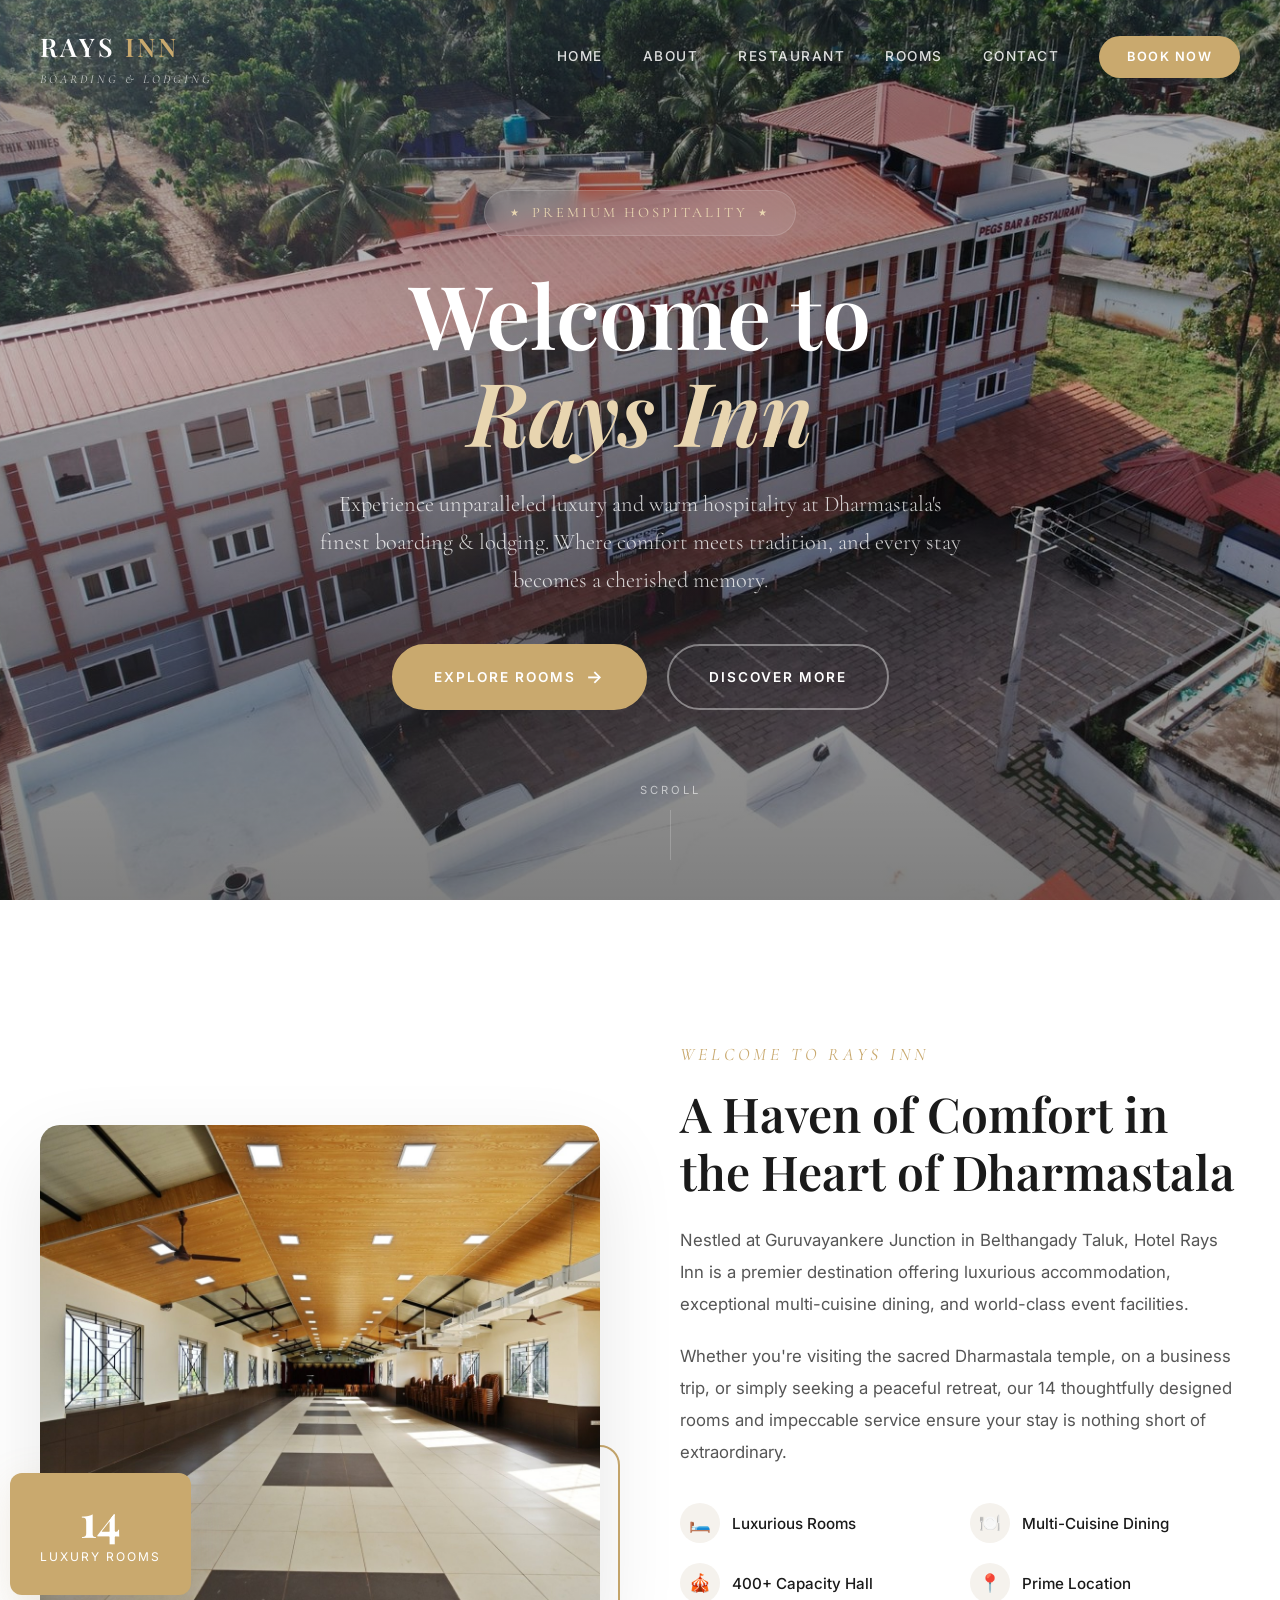
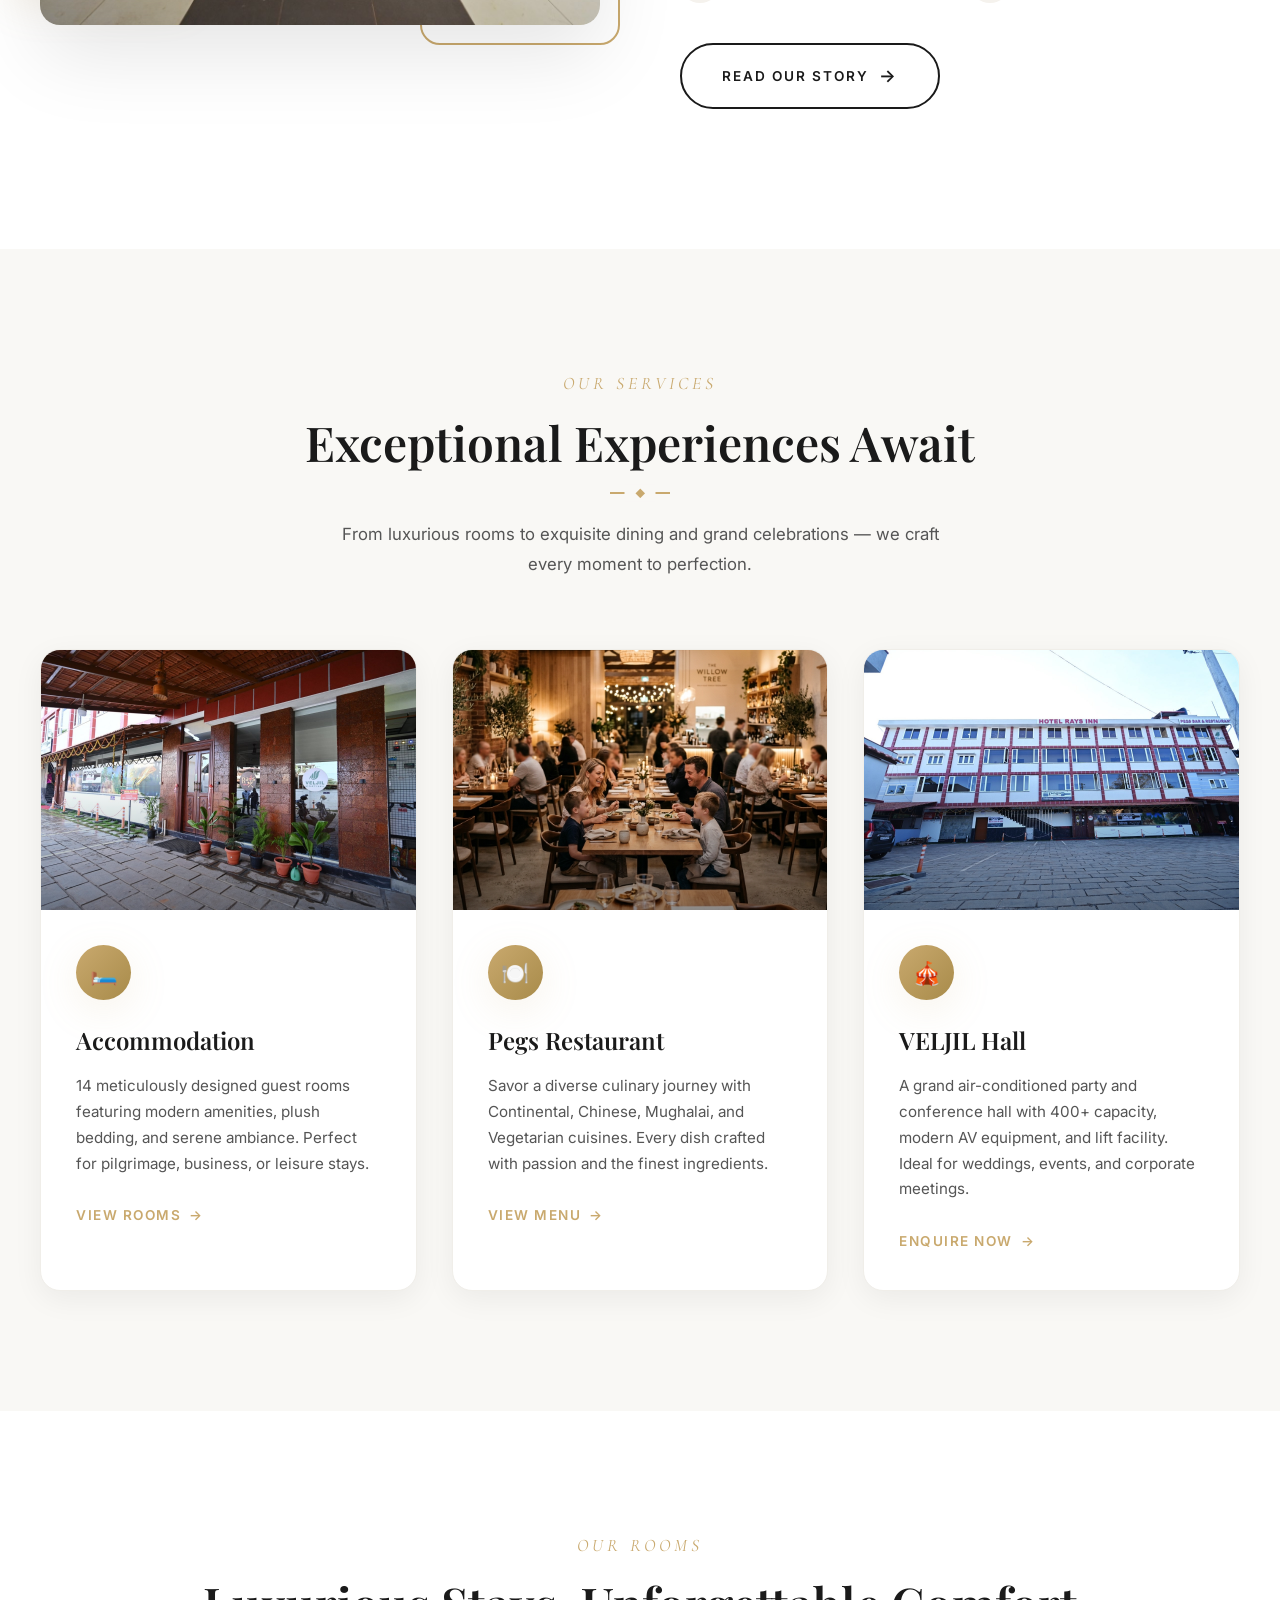
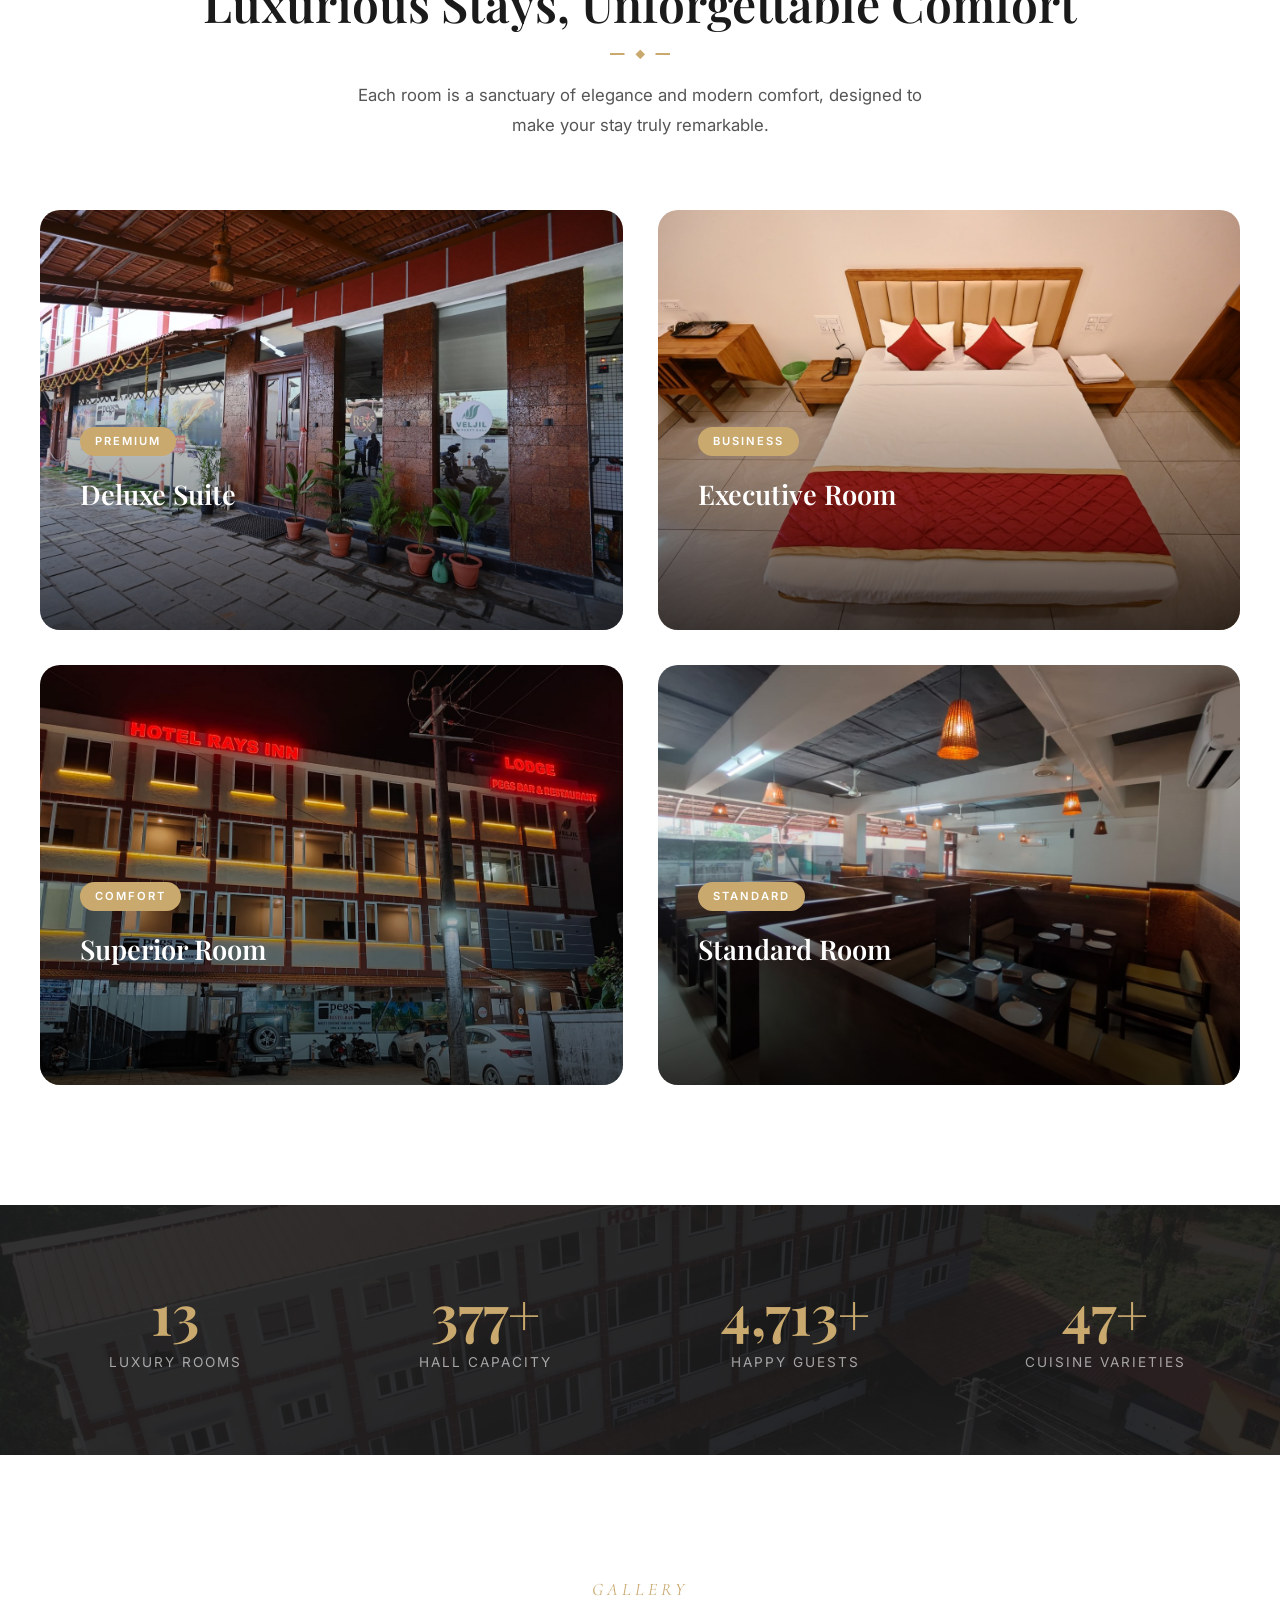
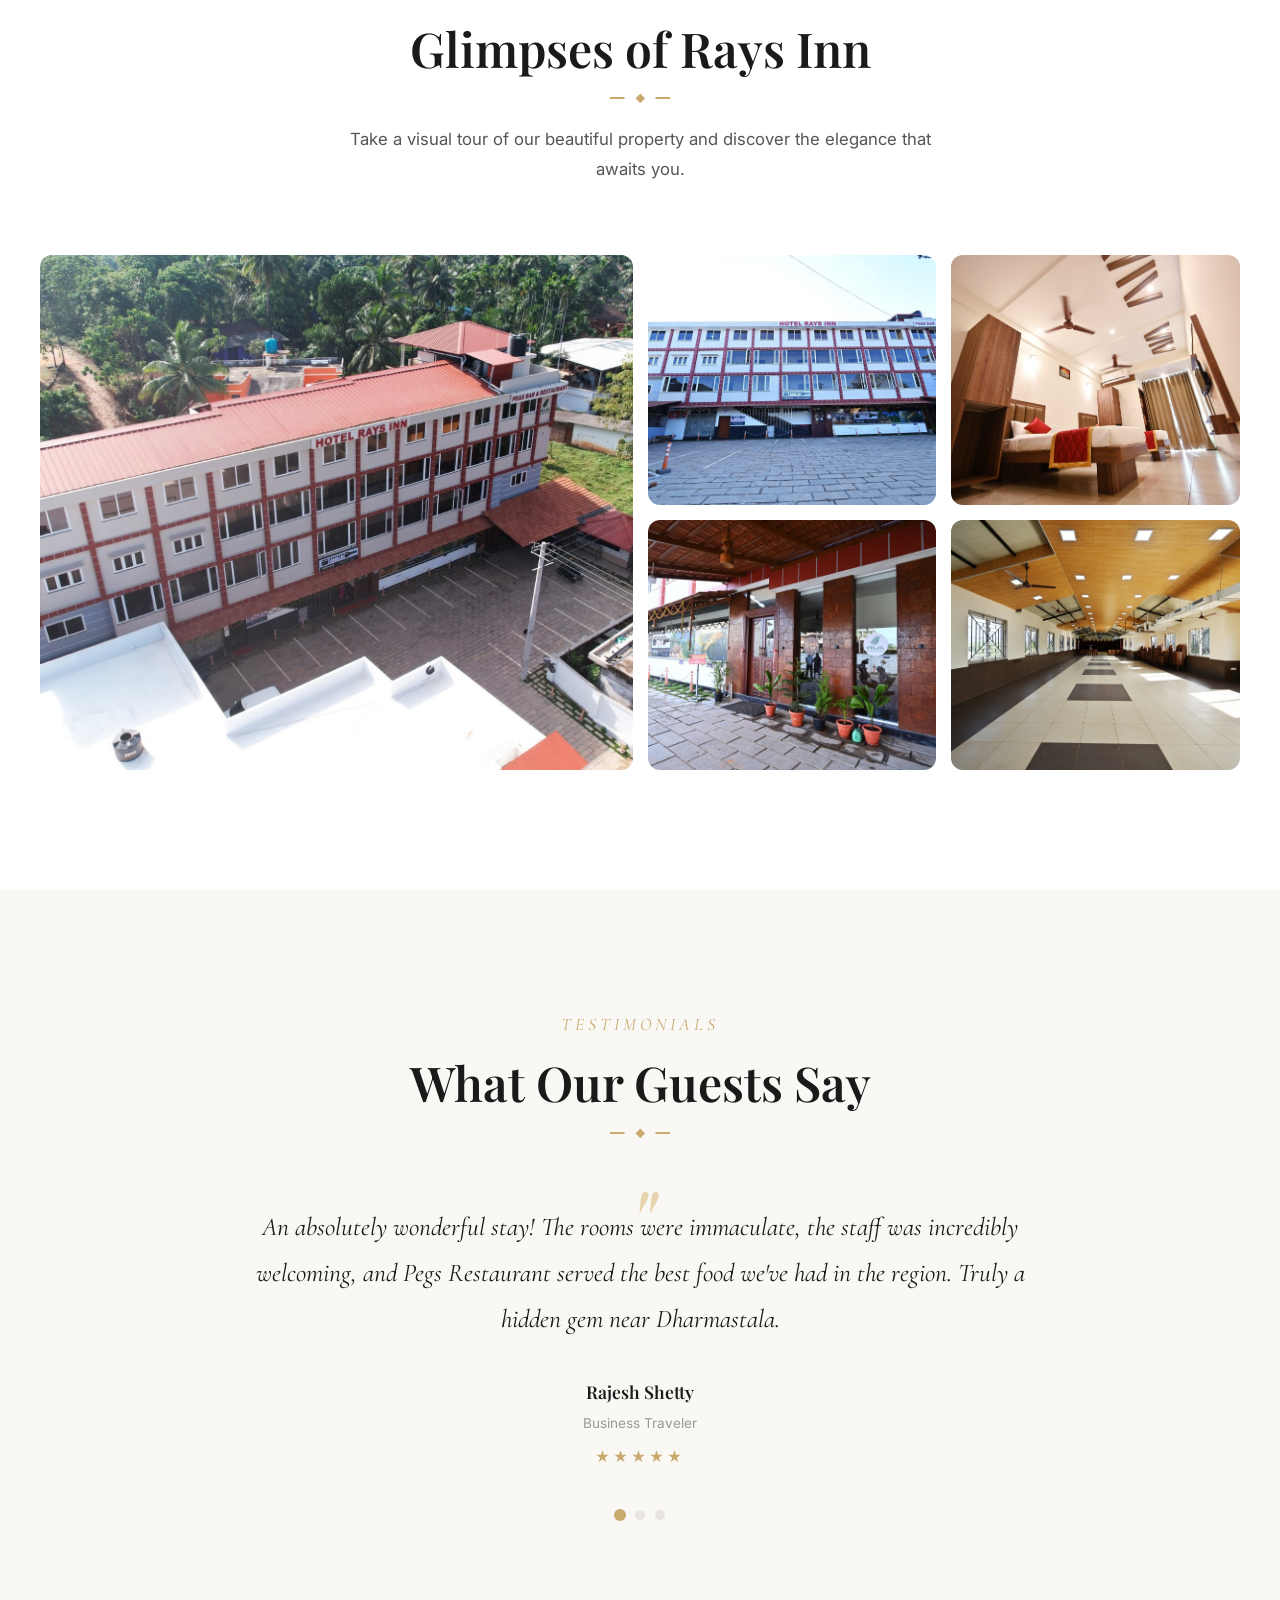
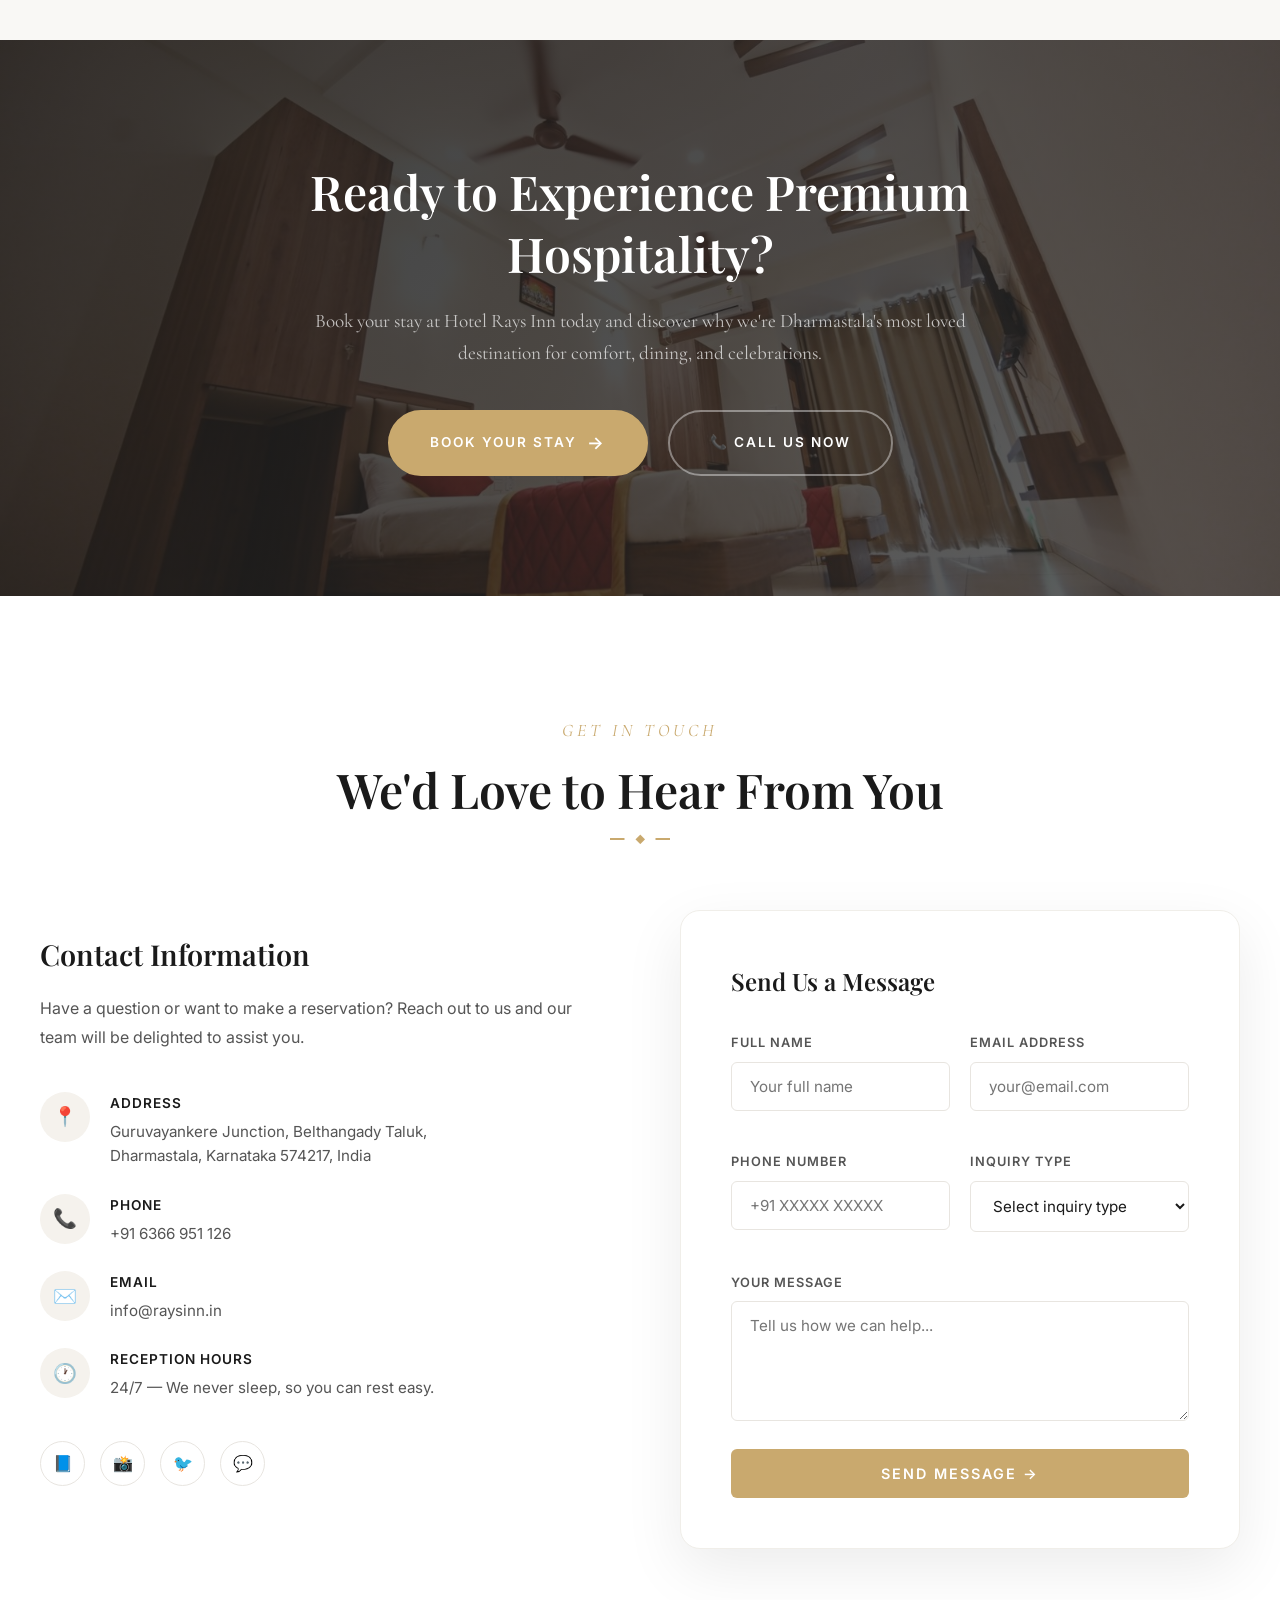
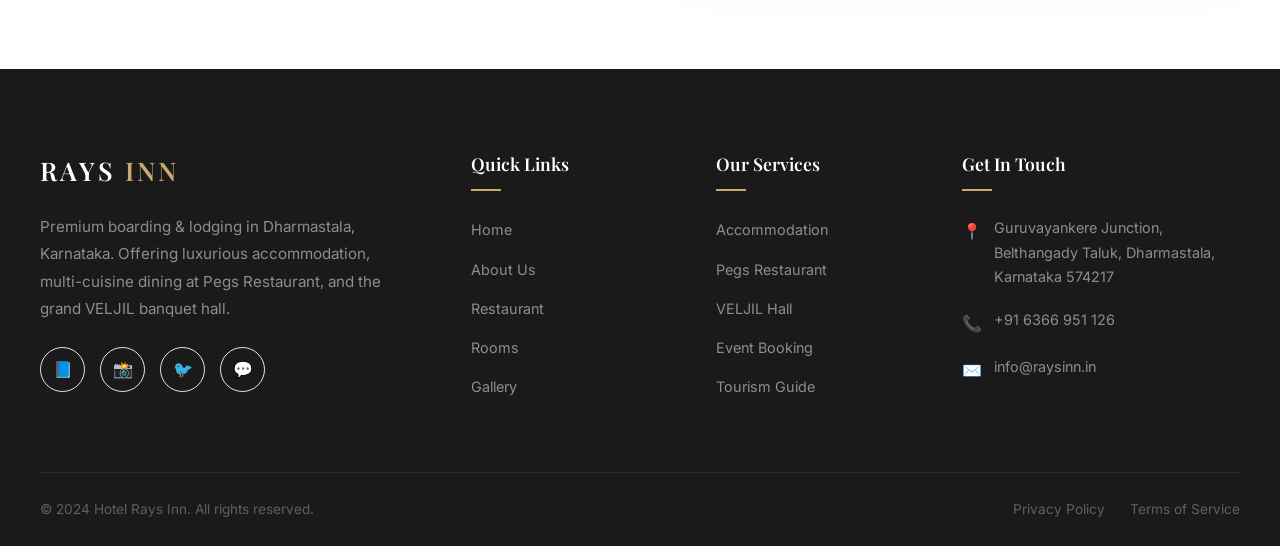
==== commit 7c4ca9d2: "mobile responsive" ====
--- a/index.html
+++ b/index.html
@@ -7,6 +7,7 @@
     <meta name="keywords" content="Hotel Rays Inn, Dharmastala, hotel, restaurant, banquet hall, Karnataka, accommodation">
     <title>Hotel Rays Inn | Premium Boarding & Lodging — Dharmastala</title>
     <link rel="stylesheet" href="style.css">
+    <link rel="stylesheet" href="mobile-premium.css">
     <link rel="icon" href="data:image/svg+xml,<svg xmlns='http://www.w3.org/2000/svg' viewBox='0 0 100 100'><text y='.9em' font-size='90'>🏨</text></svg>">
 </head>
 <body>
@@ -536,6 +537,32 @@
     <!-- Back to Top -->
     <button class="back-to-top" id="backToTop" aria-label="Back to top">↑</button>
 
+    <!-- Mobile Bottom Navigation -->
+    <nav class="mobile-bottom-nav" id="mobileBottomNav" aria-label="Mobile navigation">
+        <div class="mobile-bottom-nav-inner">
+            <button class="mobile-bottom-nav-item active" data-href="/" aria-label="Home">
+                <span class="nav-icon">🏠</span>
+                <span>Home</span>
+            </button>
+            <button class="mobile-bottom-nav-item" data-href="/#rooms" data-section="#rooms" aria-label="Rooms">
+                <span class="nav-icon">🛏️</span>
+                <span>Rooms</span>
+            </button>
+            <button class="mobile-bottom-nav-item mobile-bottom-nav-cta" data-href="#book" aria-label="Book Now">
+                <span class="nav-icon">📅</span>
+                <span>Book</span>
+            </button>
+            <button class="mobile-bottom-nav-item" data-href="/menu" aria-label="Restaurant">
+                <span class="nav-icon">🍽️</span>
+                <span>Menu</span>
+            </button>
+            <button class="mobile-bottom-nav-item" data-href="/#contact" data-section="#contact" aria-label="Contact">
+                <span class="nav-icon">📞</span>
+                <span>Contact</span>
+            </button>
+        </div>
+    </nav>
+
     <!-- Lightbox -->
     <div class="lightbox" id="lightbox">
         <button class="lightbox-close" id="lightboxClose">✕</button>
@@ -595,5 +622,6 @@
     <div class="toast" id="toast"></div>
 
     <script src="script.js"></script>
+    <script src="mobile-premium.js"></script>
 </body>
 </html>
--- a/mobile-premium.css
+++ b/mobile-premium.css
@@ -0,0 +1,1196 @@
+/* ============================================
+   HOTEL RAYS INN — Premium Mobile UX
+   Demo Day Special · Ultra-Responsive · 2024
+   ============================================ */
+
+/* ── Mobile Bottom Navigation Bar ── */
+.mobile-bottom-nav {
+    display: none;
+    position: fixed;
+    bottom: 0;
+    left: 0;
+    width: 100%;
+    z-index: 1100;
+    padding: 0;
+    transition: transform 0.4s var(--ease-smooth);
+}
+
+.mobile-bottom-nav.hidden {
+    transform: translateY(100%);
+}
+
+.mobile-bottom-nav-inner {
+    display: flex;
+    align-items: stretch;
+    justify-content: space-around;
+    background: rgba(255, 255, 255, 0.92);
+    backdrop-filter: blur(25px) saturate(180%);
+    -webkit-backdrop-filter: blur(25px) saturate(180%);
+    border-top: 1px solid rgba(232, 229, 224, 0.6);
+    box-shadow: 0 -4px 30px rgba(0, 0, 0, 0.08);
+    padding: 6px 0 env(safe-area-inset-bottom, 6px);
+}
+
+.mobile-bottom-nav-item {
+    display: flex;
+    flex-direction: column;
+    align-items: center;
+    justify-content: center;
+    flex: 1;
+    padding: 8px 4px 6px;
+    background: none;
+    color: var(--text-muted);
+    font-size: 0.6rem;
+    font-weight: 600;
+    letter-spacing: 0.8px;
+    text-transform: uppercase;
+    gap: 3px;
+    position: relative;
+    -webkit-tap-highlight-color: transparent;
+    transition: color 0.3s var(--ease-smooth);
+}
+
+.mobile-bottom-nav-item .nav-icon {
+    font-size: 1.3rem;
+    line-height: 1;
+    transition: transform 0.3s var(--ease-bounce);
+}
+
+.mobile-bottom-nav-item.active {
+    color: var(--gold);
+}
+
+.mobile-bottom-nav-item.active .nav-icon {
+    transform: scale(1.15);
+}
+
+.mobile-bottom-nav-item::before {
+    content: '';
+    position: absolute;
+    top: 0;
+    left: 50%;
+    transform: translateX(-50%) scaleX(0);
+    width: 24px;
+    height: 2.5px;
+    background: var(--gold);
+    border-radius: 0 0 3px 3px;
+    transition: transform 0.3s var(--ease-smooth);
+}
+
+.mobile-bottom-nav-item.active::before {
+    transform: translateX(-50%) scaleX(1);
+}
+
+/* Ripple effect on tap */
+.mobile-bottom-nav-item::after {
+    content: '';
+    position: absolute;
+    top: 50%;
+    left: 50%;
+    width: 40px;
+    height: 40px;
+    background: rgba(201, 169, 110, 0.15);
+    border-radius: 50%;
+    transform: translate(-50%, -50%) scale(0);
+    transition: transform 0.4s var(--ease-smooth), opacity 0.4s;
+    opacity: 0;
+    pointer-events: none;
+}
+
+.mobile-bottom-nav-item:active::after {
+    transform: translate(-50%, -50%) scale(2);
+    opacity: 1;
+    transition: none;
+}
+
+/* CTA center button */
+.mobile-bottom-nav-cta {
+    position: relative;
+    top: -14px;
+    width: 52px;
+    height: 52px;
+    border-radius: 50%;
+    background: linear-gradient(135deg, var(--gold), var(--gold-dark));
+    color: var(--white) !important;
+    font-size: 0.55rem !important;
+    box-shadow: 0 4px 20px rgba(201, 169, 110, 0.4);
+    display: flex;
+    flex-direction: column;
+    align-items: center;
+    justify-content: center;
+    gap: 2px;
+}
+
+.mobile-bottom-nav-cta .nav-icon {
+    font-size: 1.2rem !important;
+}
+
+.mobile-bottom-nav-cta::before {
+    display: none !important;
+}
+
+.mobile-bottom-nav-cta::after {
+    display: none !important;
+}
+
+/* ── Enhanced Mobile Drawer Navigation ── */
+@media (max-width: 768px) {
+    .mobile-bottom-nav {
+        display: block;
+    }
+
+    /* Add bottom safe padding so content isn't hidden behind bottom nav */
+    body {
+        padding-bottom: 70px;
+    }
+
+    /* Hide the desktop nav CTA on mobile - bottom nav handles it */
+    .navbar .nav-cta {
+        display: none !important;
+    }
+
+    /* Redesigned Mobile Drawer */
+    .nav-links {
+        width: 100% !important;
+        max-width: 100% !important;
+        right: -100%;
+        border-radius: 0;
+        padding: 0 !important;
+        gap: 0 !important;
+        background: var(--white) !important;
+        box-shadow: none !important;
+    }
+
+    .nav-links.open {
+        right: 0;
+        box-shadow: 0 0 60px rgba(0, 0, 0, 0.15) !important;
+    }
+
+    /* Full-screen elegant drawer */
+    .nav-links::before {
+        content: '';
+        display: block;
+        width: 100%;
+        height: 90px;
+        background: linear-gradient(135deg, var(--charcoal), #2a2a2a);
+    }
+
+    .nav-links a {
+        padding: 18px 30px !important;
+        font-size: 1rem !important;
+        letter-spacing: 2px !important;
+        border-bottom: 1px solid var(--border-light);
+        display: flex !important;
+        align-items: center;
+        gap: 15px;
+        transition: all 0.3s var(--ease-smooth) !important;
+    }
+
+    .nav-links a:active {
+        background: var(--cream);
+    }
+
+    .nav-links a.active {
+        color: var(--gold) !important;
+        background: rgba(201, 169, 110, 0.05);
+        border-left: 3px solid var(--gold);
+    }
+
+    /* Animated hamburger - smoother */
+    .nav-toggle {
+        width: 44px;
+        height: 44px;
+        display: flex !important;
+        align-items: center;
+        justify-content: center;
+        border-radius: 50%;
+        background: rgba(255, 255, 255, 0.1);
+        transition: background 0.3s;
+    }
+
+    .navbar.scrolled .nav-toggle {
+        background: var(--cream);
+    }
+
+    .nav-toggle span {
+        position: absolute;
+        transition: all 0.4s var(--ease-smooth) !important;
+    }
+
+    .nav-toggle span:nth-child(1) { transform: translateY(-7px); }
+    .nav-toggle span:nth-child(3) { transform: translateY(7px); }
+
+    .nav-toggle.active span:nth-child(1) {
+        transform: rotate(45deg) translate(0, 0) !important;
+    }
+    .nav-toggle.active span:nth-child(2) {
+        opacity: 0 !important;
+        transform: scaleX(0) !important;
+    }
+    .nav-toggle.active span:nth-child(3) {
+        transform: rotate(-45deg) translate(0, 0) !important;
+    }
+
+    /* ── Mobile Hero Enhancements ── */
+    .hero {
+        min-height: 100svh;
+        min-height: 100vh;
+    }
+
+    .hero-content {
+        padding: 0 24px !important;
+    }
+
+    .hero-badge {
+        font-size: 0.72rem;
+        padding: 8px 18px;
+        letter-spacing: 2px;
+    }
+
+    .hero-title {
+        font-size: clamp(2.2rem, 10vw, 3.5rem) !important;
+        margin-bottom: 18px;
+    }
+
+    .hero-subtitle {
+        font-size: 1rem !important;
+        margin-bottom: 30px;
+        line-height: 1.6;
+    }
+
+    .hero-actions {
+        gap: 12px;
+    }
+
+    .hero-actions .btn {
+        width: 100%;
+        max-width: 300px;
+        justify-content: center;
+    }
+
+    .hero-scroll {
+        bottom: 80px; /* Above bottom nav */
+    }
+
+    /* ── Mobile Section Spacing ── */
+    .section-header {
+        margin-bottom: 35px !important;
+    }
+
+    .section-title {
+        font-size: clamp(1.6rem, 5vw, 2.2rem) !important;
+        line-height: 1.25;
+    }
+
+    .section-subtitle {
+        font-size: 0.9rem;
+        letter-spacing: 3px;
+    }
+
+    .section-desc {
+        font-size: 0.95rem;
+        line-height: 1.7;
+    }
+
+    /* ── Mobile About Section ── */
+    .about-grid {
+        gap: 30px !important;
+    }
+
+    .about-image img {
+        height: 280px !important;
+        border-radius: var(--radius-md) !important;
+    }
+
+    .about-content .section-title {
+        text-align: center;
+    }
+
+    .about-content .section-subtitle {
+        text-align: center;
+    }
+
+    .about-text {
+        font-size: 0.95rem;
+        text-align: center;
+    }
+
+    .about-content .btn {
+        display: block;
+        text-align: center;
+        margin: 0 auto;
+    }
+
+    .about-experience-badge {
+        left: 50% !important;
+        bottom: -25px !important;
+        transform: translateX(-50%);
+        padding: 15px 24px;
+    }
+
+    .about-experience-badge .number {
+        font-size: 2rem;
+    }
+
+    /* ── Mobile Services Cards ── */
+    .services-grid {
+        max-width: 100% !important;
+    }
+
+    .service-card {
+        border-radius: var(--radius-md) !important;
+    }
+
+    .service-card-image {
+        height: 200px !important;
+    }
+
+    .service-card-body {
+        padding: 24px !important;
+    }
+
+    .service-card-icon {
+        width: 46px;
+        height: 46px;
+        font-size: 1.2rem;
+    }
+
+    .service-card-title {
+        font-size: 1.25rem !important;
+    }
+
+    .service-card-text {
+        font-size: 0.88rem;
+    }
+
+    /* ── Mobile Room Cards ── */
+    .room-card {
+        height: 300px !important;
+        border-radius: var(--radius-md) !important;
+    }
+
+    .room-card-content {
+        padding: 24px !important;
+        transform: none !important;
+    }
+
+    .room-card-name {
+        font-size: 1.3rem !important;
+    }
+
+    /* Show description by default on mobile (no hover) */
+    .room-card .room-card-desc {
+        opacity: 1 !important;
+        transform: none !important;
+    }
+
+    .room-card .room-card-amenities {
+        opacity: 1 !important;
+        transform: none !important;
+        flex-wrap: wrap;
+    }
+
+    .room-card-amenity {
+        font-size: 0.72rem !important;
+    }
+
+    /* ── Mobile Stats ── */
+    .stats-section {
+        padding: 50px 0 !important;
+    }
+
+    .stat-number {
+        font-size: 2.2rem !important;
+    }
+
+    .stat-label {
+        font-size: 0.75rem;
+    }
+
+    /* ── Mobile Gallery — Horizontal Scroll ── */
+    .gallery-grid {
+        display: flex !important;
+        overflow-x: auto;
+        scroll-snap-type: x mandatory;
+        -webkit-overflow-scrolling: touch;
+        gap: 12px !important;
+        padding-bottom: 15px;
+        scrollbar-width: none;
+    }
+
+    .gallery-grid::-webkit-scrollbar {
+        display: none;
+    }
+
+    .gallery-item {
+        scroll-snap-align: start;
+        flex: 0 0 85vw;
+        height: 220px !important;
+        border-radius: var(--radius-md) !important;
+    }
+
+    .gallery-item:nth-child(1) {
+        grid-column: unset !important;
+        grid-row: unset !important;
+        height: 220px !important;
+    }
+
+    /* Gallery scroll indicator dots */
+    .gallery-grid::after {
+        content: '';
+        flex: 0 0 1px;
+    }
+
+    /* ── Mobile Testimonials ── */
+    .testimonial-quote {
+        font-size: 1.15rem !important;
+        line-height: 1.7 !important;
+        padding: 0 5px;
+    }
+
+    .testimonial-quote::before {
+        font-size: 4rem !important;
+        top: -20px !important;
+    }
+
+    /* ── Mobile CTA Section ── */
+    .cta-section {
+        padding: 80px 0 !important;
+    }
+
+    .cta-title {
+        font-size: clamp(1.5rem, 5vw, 2rem) !important;
+    }
+
+    .cta-text {
+        font-size: 1rem;
+    }
+
+    .cta-content .hero-actions {
+        flex-direction: column;
+        align-items: center;
+    }
+
+    .cta-content .btn {
+        width: 100%;
+        max-width: 300px;
+        justify-content: center;
+    }
+
+    /* ── Mobile Contact Section ── */
+    .contact-grid {
+        gap: 40px !important;
+    }
+
+    .contact-info-title {
+        font-size: 1.4rem !important;
+        text-align: center;
+    }
+
+    .contact-info-text {
+        text-align: center;
+        font-size: 0.92rem;
+    }
+
+    .contact-social {
+        justify-content: center;
+    }
+
+    .contact-detail {
+        gap: 14px !important;
+    }
+
+    .contact-detail-icon {
+        width: 42px !important;
+        height: 42px !important;
+        font-size: 1rem !important;
+    }
+
+    .contact-form-wrapper {
+        padding: 24px !important;
+        border-radius: var(--radius-md) !important;
+    }
+
+    .contact-form-wrapper h3 {
+        font-size: 1.3rem !important;
+    }
+
+    /* ── Mobile Footer ── */
+    .footer {
+        padding: 50px 0 0 !important;
+        padding-bottom: 70px !important; /* Space for bottom nav */
+    }
+
+    .footer-brand .nav-logo-text {
+        text-align: center;
+    }
+
+    .footer-text {
+        text-align: center;
+        font-size: 0.88rem;
+    }
+
+    .footer .contact-social {
+        justify-content: center;
+    }
+
+    .footer-title {
+        font-size: 1rem;
+    }
+
+    .footer-title::after {
+        left: 0;
+    }
+
+    .footer-bottom {
+        padding: 20px 0;
+    }
+
+    /* ── Mobile Form Improvements ── */
+    .form-group input,
+    .form-group textarea,
+    .form-group select {
+        padding: 15px 16px !important;
+        font-size: 16px !important; /* Prevents iOS zoom */
+        border-radius: var(--radius-sm) !important;
+    }
+
+    .form-submit-btn {
+        padding: 16px !important;
+        font-size: 0.85rem !important;
+        border-radius: var(--radius-sm) !important;
+    }
+
+    /* ── Mobile Modal ── */
+    .modal {
+        padding: 30px 24px !important;
+        border-radius: var(--radius-lg) var(--radius-lg) 0 0 !important;
+        max-height: 85vh !important;
+        width: 100% !important;
+        position: fixed !important;
+        bottom: 0 !important;
+        transform: translateY(100%) !important;
+    }
+
+    .modal-overlay.active .modal {
+        transform: translateY(0) !important;
+    }
+
+    .modal h2 {
+        font-size: 1.5rem !important;
+    }
+
+    .modal-close {
+        top: 15px !important;
+        right: 15px !important;
+    }
+
+    /* Modal bottom sheet handle */
+    .modal::before {
+        content: '';
+        display: block;
+        width: 40px;
+        height: 4px;
+        background: var(--border);
+        border-radius: 4px;
+        margin: 0 auto 20px;
+    }
+
+    /* ── Mobile Toast ── */
+    .toast {
+        bottom: 80px !important; /* Above bottom nav */
+        right: 16px !important;
+        left: 16px !important;
+        max-width: none;
+        border-radius: var(--radius-md) !important;
+        font-size: 0.85rem !important;
+        padding: 14px 20px !important;
+    }
+
+    /* ── Mobile Back to Top ── */
+    .back-to-top {
+        bottom: 80px !important; /* Above bottom nav */
+        right: 16px !important;
+        width: 44px;
+        height: 44px;
+        font-size: 1rem;
+    }
+
+    /* ── Mobile Lightbox ── */
+    .lightbox img {
+        max-width: 95% !important;
+        border-radius: var(--radius-sm) !important;
+    }
+
+    .lightbox-close {
+        top: 16px !important;
+        right: 16px !important;
+        width: 42px;
+        height: 42px;
+    }
+
+    /* ── Mobile About Page ── */
+    .about-story-grid {
+        gap: 30px !important;
+    }
+
+    .about-story-image img {
+        height: 250px !important;
+        border-radius: var(--radius-md) !important;
+    }
+
+    .about-story-content h2 {
+        font-size: 1.6rem !important;
+        text-align: center;
+    }
+
+    .about-story-content p {
+        font-size: 0.95rem !important;
+        text-align: center;
+    }
+
+    .mission-card {
+        padding: 30px 24px !important;
+    }
+
+    .mission-card h3 {
+        font-size: 1.3rem !important;
+    }
+
+    .mission-card p {
+        font-size: 0.9rem !important;
+    }
+
+    .director-card {
+        padding: 28px 20px !important;
+    }
+
+    .director-avatar {
+        width: 80px;
+        height: 80px;
+        font-size: 1.6rem;
+    }
+
+    .director-name {
+        font-size: 1.05rem !important;
+    }
+
+    .tourism-card-image {
+        height: 150px !important;
+        font-size: 3rem !important;
+    }
+
+    .tourism-card-body {
+        padding: 20px !important;
+    }
+
+    .tourism-card-title {
+        font-size: 1.05rem !important;
+    }
+
+    .tourism-card-text {
+        font-size: 0.85rem !important;
+    }
+
+    /* ── Page Hero Mobile ── */
+    .page-hero {
+        height: 35vh !important;
+        min-height: 240px !important;
+    }
+
+    .page-hero-title {
+        font-size: clamp(1.8rem, 6vw, 2.5rem) !important;
+    }
+
+    /* ── Mobile Menu Showcase ── */
+    .menu-showcase {
+        padding: 80px 0 30px !important;
+    }
+
+    .menu-showcase-tabs {
+        padding: 0 12px !important;
+        gap: 5px !important;
+        margin-bottom: 20px !important;
+        /* Horizontal scroll for tabs */
+        flex-wrap: nowrap !important;
+        overflow-x: auto;
+        scrollbar-width: none;
+        -webkit-overflow-scrolling: touch;
+        justify-content: flex-start !important;
+    }
+
+    .menu-showcase-tabs::-webkit-scrollbar {
+        display: none;
+    }
+
+    .showcase-tab {
+        flex-shrink: 0;
+        padding: 8px 14px !important;
+        font-size: 0.68rem !important;
+        letter-spacing: 1px !important;
+    }
+
+    .menu-carousel-wrapper {
+        padding: 0 8px !important;
+    }
+
+    .carousel-arrow {
+        width: 34px !important;
+        height: 34px !important;
+        font-size: 1.1rem !important;
+        flex-shrink: 0 !important;
+    }
+
+    .featured-dish {
+        margin: 5px 0 25px !important;
+    }
+
+    .featured-dish-image-wrap {
+        width: 200px !important;
+        height: 200px !important;
+    }
+
+    .featured-dish-glow {
+        width: 230px !important;
+        height: 230px !important;
+    }
+
+    .featured-dish-img {
+        border-width: 3px !important;
+    }
+
+    .featured-dish-ring {
+        top: -10px !important;
+        left: -10px !important;
+        width: calc(100% + 20px) !important;
+        height: calc(100% + 20px) !important;
+    }
+
+    .featured-dish-info {
+        padding: 0 16px !important;
+    }
+
+    .featured-dish-name {
+        font-size: 1.4rem !important;
+    }
+
+    .featured-dish-desc {
+        font-size: 0.82rem !important;
+        letter-spacing: 0.5px !important;
+        margin-bottom: 20px !important;
+    }
+
+    .featured-dish-meta {
+        padding: 15px 0 !important;
+        margin-bottom: 15px !important;
+    }
+
+    .featured-meta-item {
+        padding: 0 !important;
+    }
+
+    .meta-label {
+        font-size: 0.58rem !important;
+    }
+
+    .meta-value {
+        font-size: 1rem !important;
+    }
+
+    .featured-dish-ingredients {
+        gap: 5px !important;
+        margin-bottom: 20px !important;
+    }
+
+    .ingredient-tag {
+        padding: 5px 12px !important;
+        font-size: 0.65rem !important;
+    }
+
+    .featured-dish-actions .btn {
+        padding: 12px 28px !important;
+        font-size: 0.75rem !important;
+    }
+
+    .featured-also p {
+        font-size: 0.82rem !important;
+    }
+
+    /* ── Mobile Grid Filters ── */
+    .menu-filters {
+        overflow-x: auto !important;
+        flex-wrap: nowrap !important;
+        scrollbar-width: none !important;
+        -webkit-overflow-scrolling: touch;
+        justify-content: flex-start !important;
+        padding: 0 4px;
+    }
+
+    .menu-filters::-webkit-scrollbar {
+        display: none;
+    }
+
+    .menu-filter-btn {
+        flex-shrink: 0;
+        padding: 8px 16px !important;
+        font-size: 0.72rem !important;
+    }
+
+    /* ── PMG Cards Mobile ── */
+    .premium-menu-grid {
+        gap: 16px !important;
+    }
+
+    .pmg-card {
+        border-radius: var(--radius-md) !important;
+    }
+
+    .pmg-card-image {
+        height: 180px !important;
+    }
+
+    .pmg-card-body {
+        padding: 18px !important;
+    }
+
+    .pmg-card-title {
+        font-size: 1.15rem !important;
+    }
+
+    .pmg-card-desc {
+        font-size: 0.85rem !important;
+        margin-bottom: 14px !important;
+    }
+
+    .pmg-card-price {
+        padding: 6px 14px !important;
+        font-size: 0.88rem !important;
+    }
+
+    .pmg-card-cat {
+        padding: 4px 10px !important;
+        font-size: 0.6rem !important;
+    }
+
+    /* Chef's Note mobile */
+    .chef-note {
+        padding: 24px 18px !important;
+        border-radius: var(--radius-lg) !important;
+        text-align: center !important;
+    }
+
+    .chef-note-icon {
+        font-size: 3rem !important;
+    }
+
+    .chef-note-content h3 {
+        font-size: 1.2rem !important;
+    }
+
+    .chef-note-content p {
+        font-size: 0.9rem !important;
+    }
+
+    .chef-note-content .section-subtitle {
+        text-align: center !important;
+    }
+}
+
+/* ── Small Phone Optimizations (≤ 480px) ── */
+@media (max-width: 480px) {
+    .container {
+        padding: 0 16px !important;
+    }
+
+    .hero-title {
+        font-size: 2rem !important;
+    }
+
+    .hero-subtitle {
+        font-size: 0.9rem !important;
+    }
+
+    .hero-badge {
+        font-size: 0.65rem !important;
+        padding: 7px 14px !important;
+    }
+
+    .section-title {
+        font-size: 1.5rem !important;
+    }
+
+    .about-image img {
+        height: 220px !important;
+    }
+
+    .room-card {
+        height: 260px !important;
+    }
+
+    .stat-number {
+        font-size: 1.9rem !important;
+    }
+
+    .gallery-item {
+        flex: 0 0 90vw !important;
+        height: 200px !important;
+    }
+
+    .service-card-image {
+        height: 170px !important;
+    }
+
+    .cta-title {
+        font-size: 1.4rem !important;
+    }
+
+    .contact-detail-content h4 {
+        font-size: 0.78rem !important;
+    }
+
+    .contact-detail-content p {
+        font-size: 0.88rem !important;
+    }
+
+    .featured-dish-image-wrap {
+        width: 170px !important;
+        height: 170px !important;
+    }
+
+    .featured-dish-glow {
+        width: 200px !important;
+        height: 200px !important;
+    }
+
+    .featured-dish-name {
+        font-size: 1.2rem !important;
+    }
+
+    .carousel-dish {
+        width: 55px !important;
+        height: 55px !important;
+    }
+
+    .pmg-card-image {
+        height: 160px !important;
+    }
+
+    .tourism-card-image {
+        height: 120px !important;
+    }
+
+    .modal {
+        padding: 24px 18px !important;
+    }
+}
+
+/* ── Ultra Small Screens (≤ 360px) ── */
+@media (max-width: 360px) {
+    .hero-title {
+        font-size: 1.8rem !important;
+    }
+
+    .section-title {
+        font-size: 1.35rem !important;
+    }
+
+    .btn {
+        padding: 12px 20px !important;
+        font-size: 0.72rem !important;
+    }
+
+    .featured-dish-image-wrap {
+        width: 150px !important;
+        height: 150px !important;
+    }
+
+    .mobile-bottom-nav-item {
+        font-size: 0.55rem !important;
+    }
+
+    .mobile-bottom-nav-cta {
+        width: 46px;
+        height: 46px;
+    }
+}
+
+/* ── Landscape Phone ── */
+@media (max-width: 768px) and (orientation: landscape) {
+    .hero {
+        min-height: 100vh;
+    }
+
+    .hero-title {
+        font-size: 2rem !important;
+    }
+
+    .hero-subtitle {
+        font-size: 0.9rem !important;
+        margin-bottom: 20px !important;
+    }
+
+    .hero-actions {
+        flex-direction: row !important;
+    }
+
+    .hero-actions .btn {
+        width: auto !important;
+        max-width: none !important;
+    }
+
+    .room-card {
+        height: 280px !important;
+    }
+
+    .featured-dish-image-wrap {
+        width: 160px !important;
+        height: 160px !important;
+    }
+
+    .page-hero {
+        min-height: 200px !important;
+    }
+}
+
+/* ── Tablet Landscape (769px - 1024px) ── */
+@media (min-width: 769px) and (max-width: 1024px) {
+    .services-grid {
+        grid-template-columns: repeat(2, 1fr) !important;
+        max-width: 100% !important;
+    }
+
+    .rooms-showcase {
+        grid-template-columns: repeat(2, 1fr) !important;
+    }
+
+    .room-card {
+        height: 320px !important;
+    }
+
+    .gallery-grid {
+        grid-template-columns: repeat(3, 1fr) !important;
+    }
+
+    .gallery-item:nth-child(1) {
+        grid-column: span 2 !important;
+    }
+
+    .directors-grid {
+        grid-template-columns: repeat(3, 1fr) !important;
+    }
+
+    .tourism-grid {
+        grid-template-columns: repeat(2, 1fr) !important;
+    }
+}
+
+/* ── Touch-Friendly Interactions ── */
+@media (hover: none) {
+    /* Remove hover transforms on touch devices */
+    .service-card:hover {
+        transform: none;
+    }
+
+    .room-card:hover img {
+        transform: none;
+    }
+
+    .tourism-card:hover {
+        transform: none;
+    }
+
+    .pmg-card:hover {
+        transform: none;
+    }
+
+    .director-card:hover {
+        transform: none;
+    }
+
+    .mission-card:hover {
+        transform: none;
+    }
+
+    /* Active/pressed states instead */
+    .service-card:active {
+        transform: scale(0.98);
+    }
+
+    .tourism-card:active {
+        transform: scale(0.98);
+    }
+
+    .pmg-card:active {
+        transform: scale(0.98);
+    }
+
+    .btn:active {
+        transform: scale(0.96) !important;
+    }
+
+    .contact-social a:active {
+        transform: scale(0.9);
+    }
+}
+
+/* ── Smooth Scrolling for Touch ── */
+@media (max-width: 768px) {
+    * {
+        -webkit-tap-highlight-color: transparent;
+    }
+
+    html {
+        scroll-behavior: smooth;
+        -webkit-overflow-scrolling: touch;
+    }
+}
+
+/* ── Safe Area Insets for Notched Devices ── */
+@supports (padding: env(safe-area-inset-bottom)) {
+    .mobile-bottom-nav-inner {
+        padding-bottom: calc(6px + env(safe-area-inset-bottom));
+    }
+
+    .modal {
+        padding-bottom: calc(30px + env(safe-area-inset-bottom)) !important;
+    }
+}
+
+/* ── Reduced Motion Preferences ── */
+@media (prefers-reduced-motion: reduce) {
+    *, *::before, *::after {
+        animation-duration: 0.01ms !important;
+        animation-iteration-count: 1 !important;
+        transition-duration: 0.01ms !important;
+    }
+
+    .hero-bg img {
+        transform: none !important;
+    }
+
+    .menu-particles {
+        display: none;
+    }
+}
+
+/* ── Print Styles ── */
+@media print {
+    .mobile-bottom-nav,
+    .back-to-top,
+    .preloader,
+    .lightbox,
+    .toast,
+    .modal-overlay,
+    .nav-toggle {
+        display: none !important;
+    }
+
+    .nav-links {
+        position: static !important;
+        display: flex !important;
+    }
+
+    body {
+        padding-bottom: 0 !important;
+    }
+}
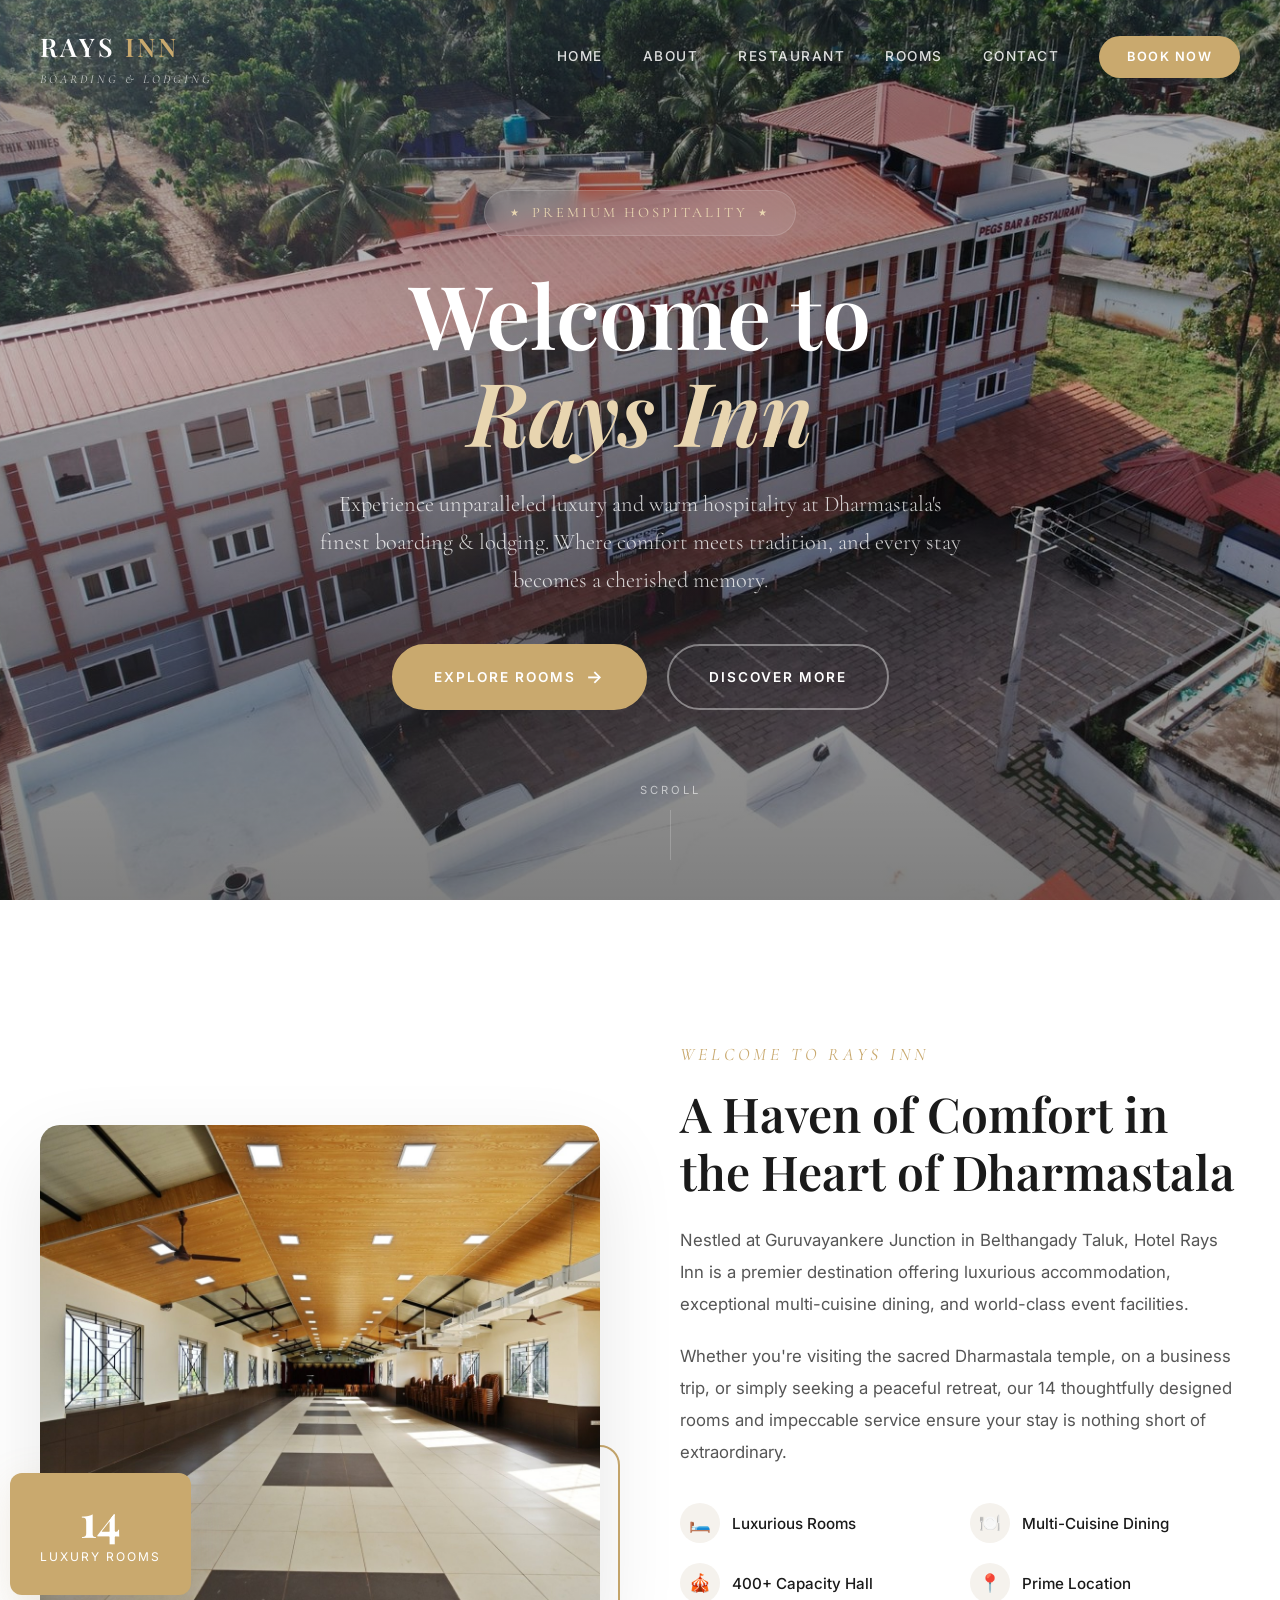
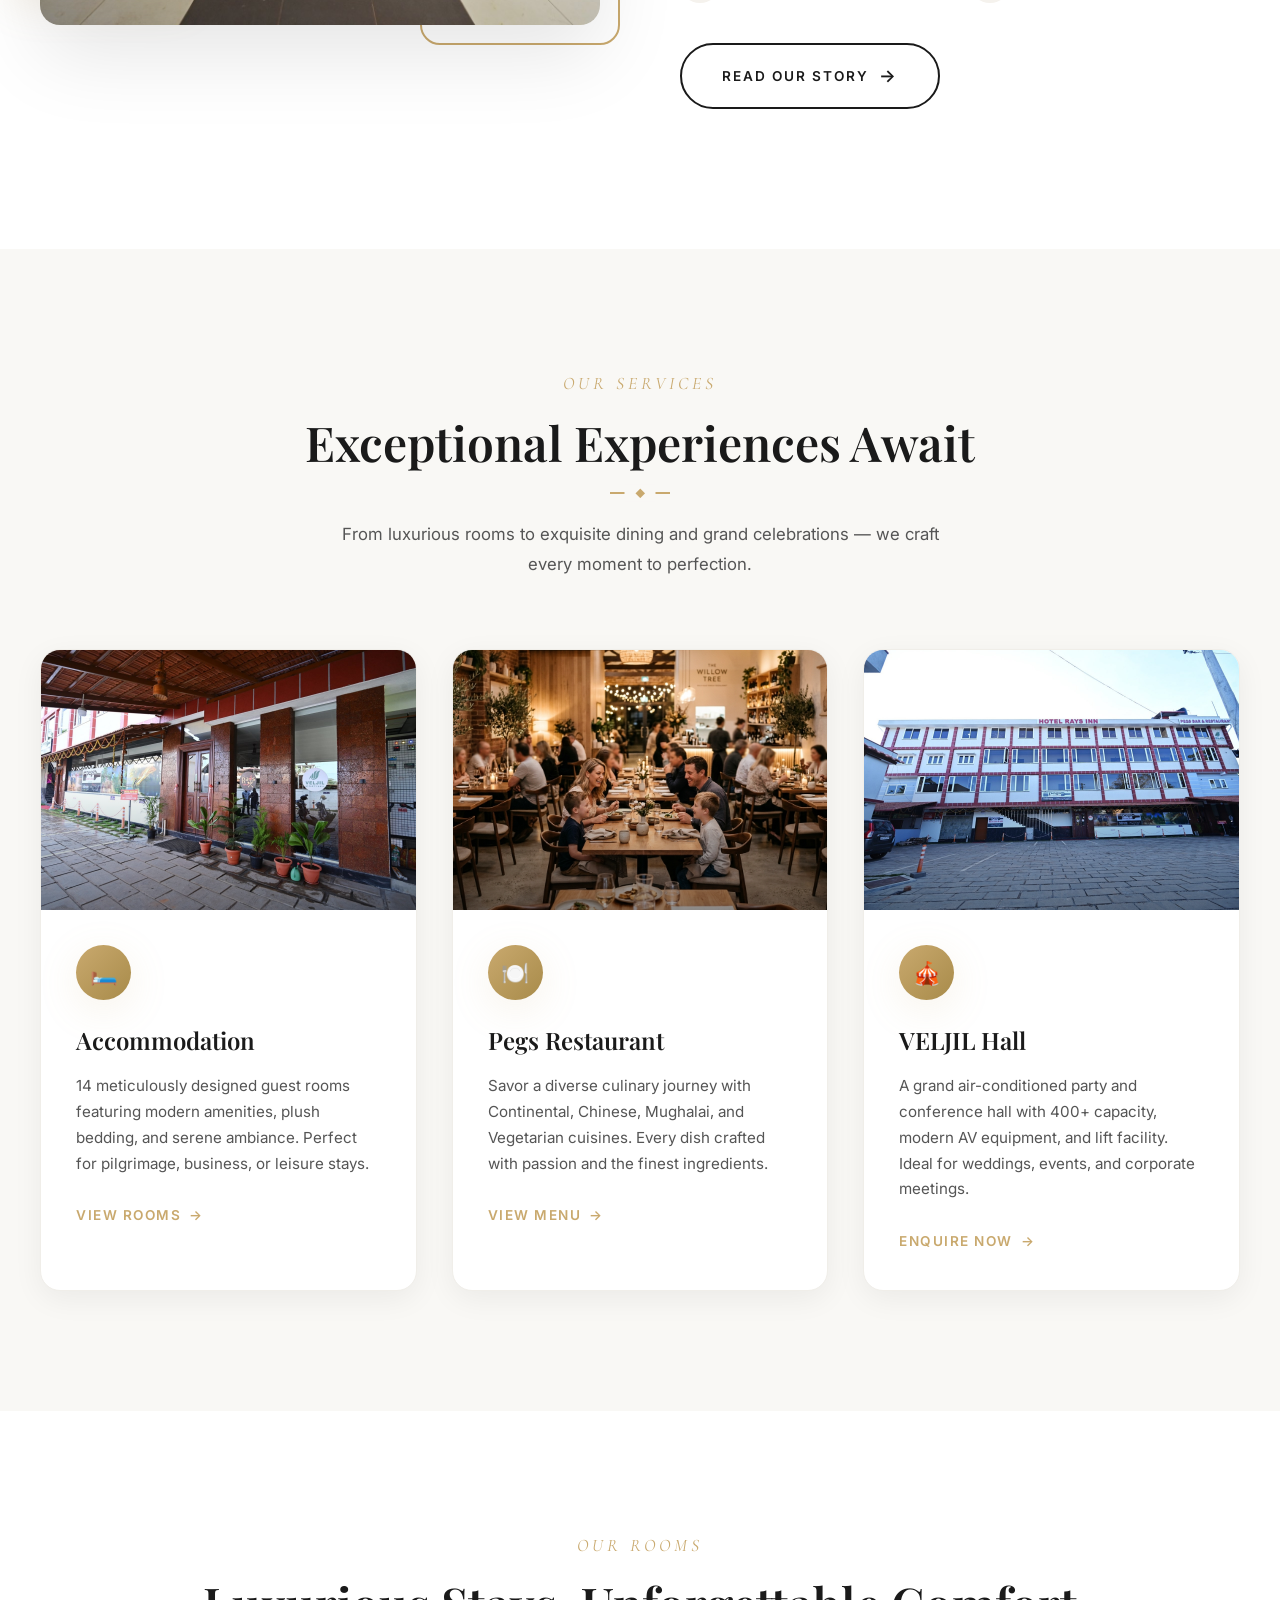
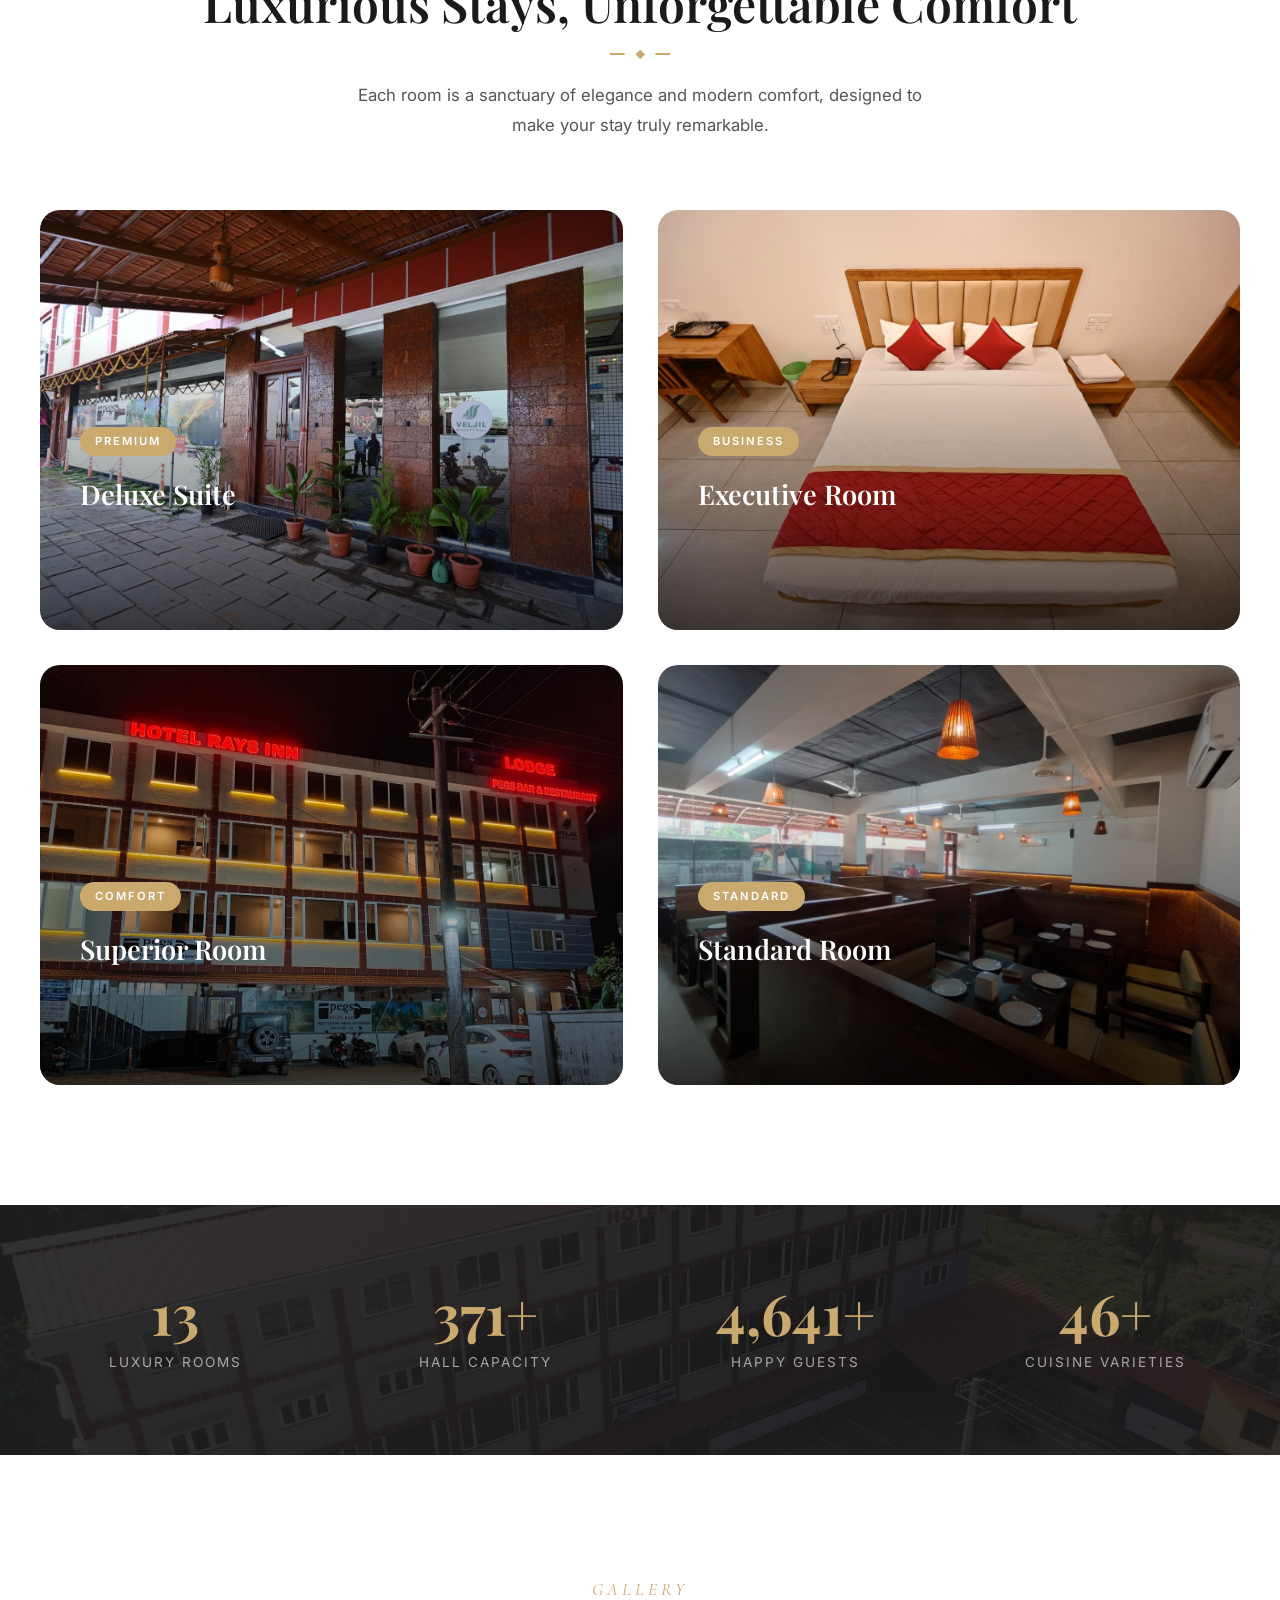
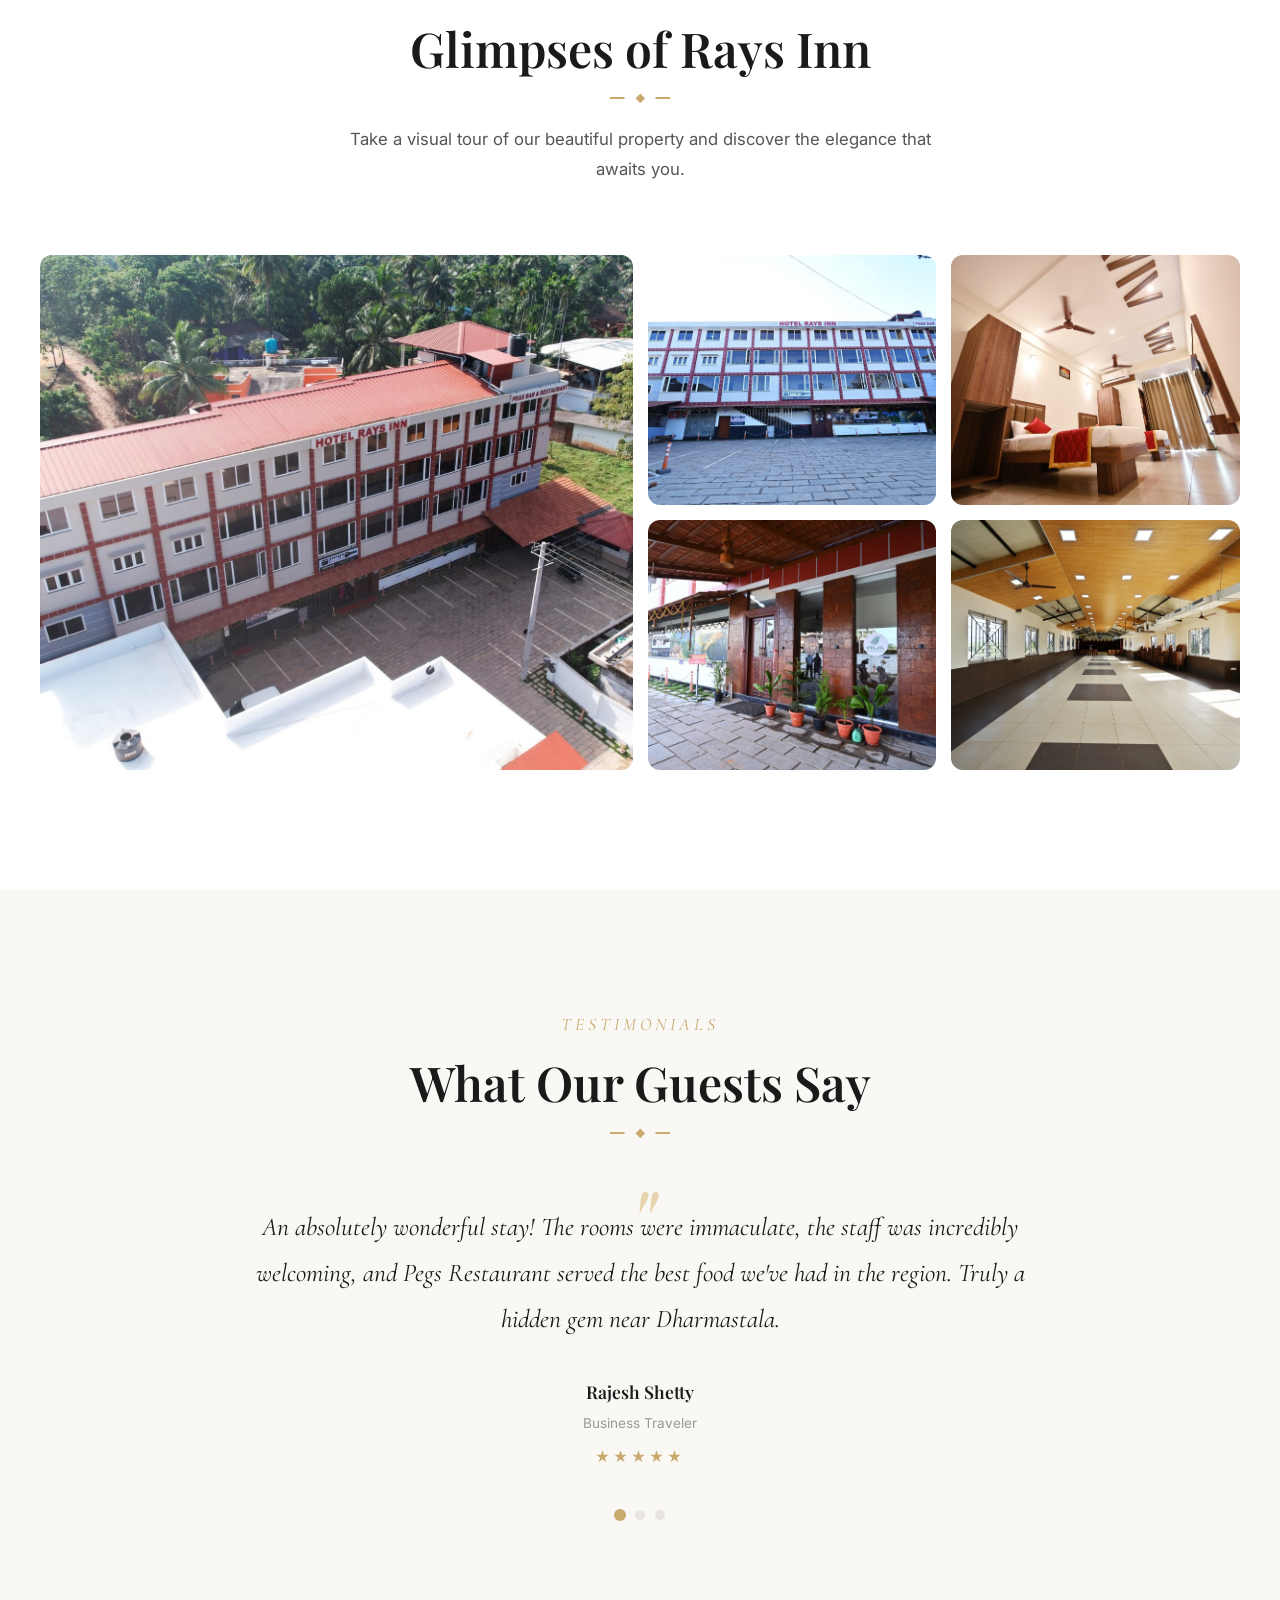
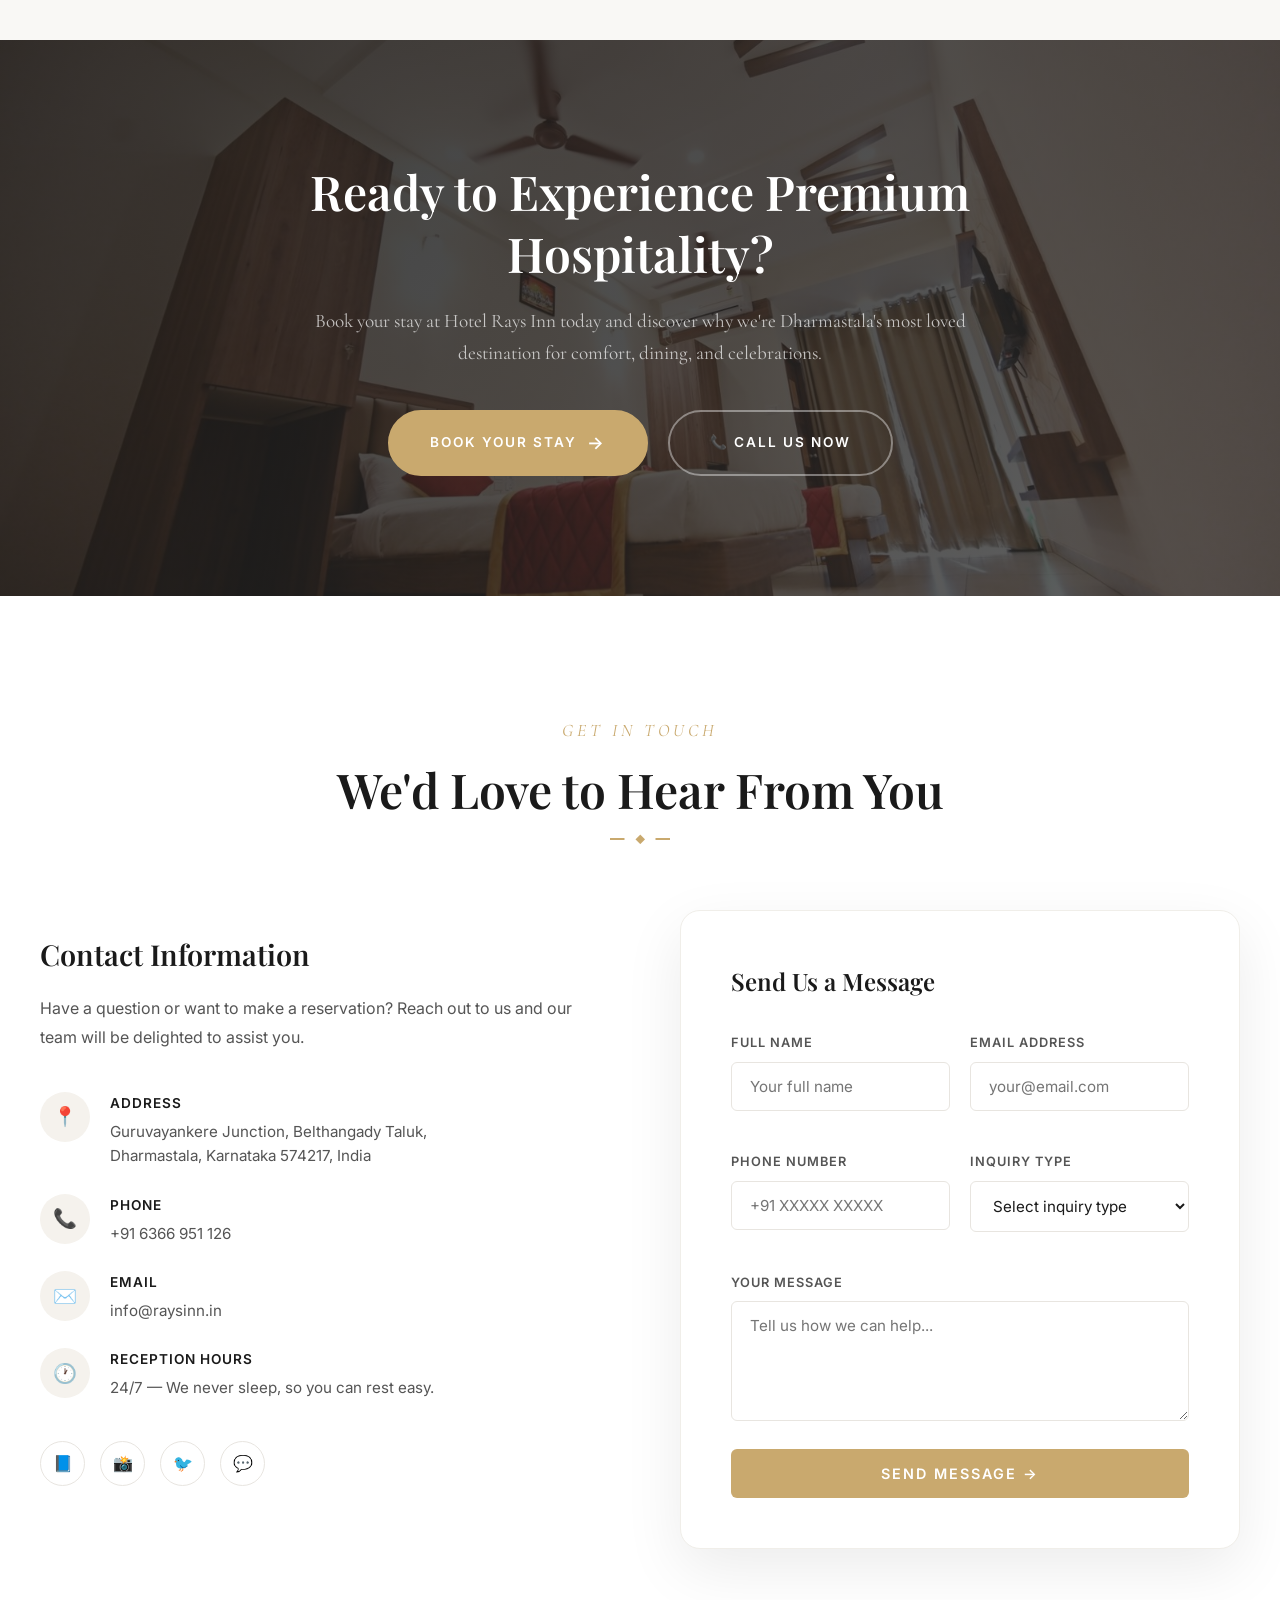
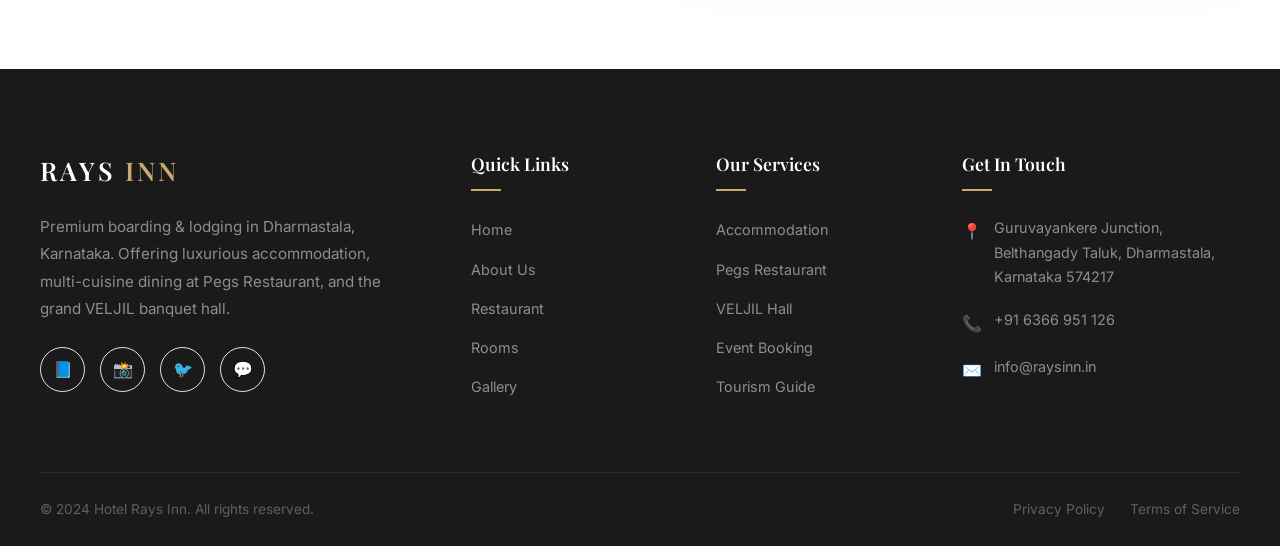
==== commit 15fb05ee: "mobile responsive enhanced" ====
--- a/index.html
+++ b/index.html
@@ -537,31 +537,8 @@
     <!-- Back to Top -->
     <button class="back-to-top" id="backToTop" aria-label="Back to top">↑</button>
 
-    <!-- Mobile Bottom Navigation -->
-    <nav class="mobile-bottom-nav" id="mobileBottomNav" aria-label="Mobile navigation">
-        <div class="mobile-bottom-nav-inner">
-            <button class="mobile-bottom-nav-item active" data-href="/" aria-label="Home">
-                <span class="nav-icon">🏠</span>
-                <span>Home</span>
-            </button>
-            <button class="mobile-bottom-nav-item" data-href="/#rooms" data-section="#rooms" aria-label="Rooms">
-                <span class="nav-icon">🛏️</span>
-                <span>Rooms</span>
-            </button>
-            <button class="mobile-bottom-nav-item mobile-bottom-nav-cta" data-href="#book" aria-label="Book Now">
-                <span class="nav-icon">📅</span>
-                <span>Book</span>
-            </button>
-            <button class="mobile-bottom-nav-item" data-href="/menu" aria-label="Restaurant">
-                <span class="nav-icon">🍽️</span>
-                <span>Menu</span>
-            </button>
-            <button class="mobile-bottom-nav-item" data-href="/#contact" data-section="#contact" aria-label="Contact">
-                <span class="nav-icon">📞</span>
-                <span>Contact</span>
-            </button>
-        </div>
-    </nav>
+
+
 
     <!-- Lightbox -->
     <div class="lightbox" id="lightbox">
--- a/mobile-premium.css
+++ b/mobile-premium.css
@@ -3,204 +3,80 @@
    Demo Day Special · Ultra-Responsive · 2024
    ============================================ */
 
-/* ── Mobile Bottom Navigation Bar ── */
-.mobile-bottom-nav {
-    display: none;
-    position: fixed;
-    bottom: 0;
-    left: 0;
+/* ══════════════════════════════════════════════
+   GLOBAL OVERFLOW FIX — Prevents horizontal scroll
+   ══════════════════════════════════════════════ */
+html, body {
+    overflow-x: hidden !important;
+    max-width: 100vw !important;
+}
+
+html {
+    overflow-x: hidden !important;
+}
+
+body {
+    overflow-x: hidden !important;
+    position: relative;
     width: 100%;
-    z-index: 1100;
-    padding: 0;
-    transition: transform 0.4s var(--ease-smooth);
-}
-
-.mobile-bottom-nav.hidden {
-    transform: translateY(100%);
-}
-
-.mobile-bottom-nav-inner {
-    display: flex;
-    align-items: stretch;
-    justify-content: space-around;
-    background: rgba(255, 255, 255, 0.92);
-    backdrop-filter: blur(25px) saturate(180%);
-    -webkit-backdrop-filter: blur(25px) saturate(180%);
-    border-top: 1px solid rgba(232, 229, 224, 0.6);
-    box-shadow: 0 -4px 30px rgba(0, 0, 0, 0.08);
-    padding: 6px 0 env(safe-area-inset-bottom, 6px);
-}
-
-.mobile-bottom-nav-item {
-    display: flex;
-    flex-direction: column;
-    align-items: center;
-    justify-content: center;
-    flex: 1;
-    padding: 8px 4px 6px;
-    background: none;
-    color: var(--text-muted);
-    font-size: 0.6rem;
-    font-weight: 600;
-    letter-spacing: 0.8px;
-    text-transform: uppercase;
-    gap: 3px;
-    position: relative;
-    -webkit-tap-highlight-color: transparent;
-    transition: color 0.3s var(--ease-smooth);
-}
-
-.mobile-bottom-nav-item .nav-icon {
-    font-size: 1.3rem;
-    line-height: 1;
-    transition: transform 0.3s var(--ease-bounce);
-}
-
-.mobile-bottom-nav-item.active {
-    color: var(--gold);
-}
-
-.mobile-bottom-nav-item.active .nav-icon {
-    transform: scale(1.15);
-}
-
-.mobile-bottom-nav-item::before {
-    content: '';
-    position: absolute;
-    top: 0;
-    left: 50%;
-    transform: translateX(-50%) scaleX(0);
-    width: 24px;
-    height: 2.5px;
-    background: var(--gold);
-    border-radius: 0 0 3px 3px;
-    transition: transform 0.3s var(--ease-smooth);
-}
-
-.mobile-bottom-nav-item.active::before {
-    transform: translateX(-50%) scaleX(1);
-}
-
-/* Ripple effect on tap */
-.mobile-bottom-nav-item::after {
-    content: '';
-    position: absolute;
-    top: 50%;
-    left: 50%;
-    width: 40px;
-    height: 40px;
-    background: rgba(201, 169, 110, 0.15);
-    border-radius: 50%;
-    transform: translate(-50%, -50%) scale(0);
-    transition: transform 0.4s var(--ease-smooth), opacity 0.4s;
-    opacity: 0;
-    pointer-events: none;
-}
-
-.mobile-bottom-nav-item:active::after {
-    transform: translate(-50%, -50%) scale(2);
-    opacity: 1;
-    transition: none;
-}
-
-/* CTA center button */
-.mobile-bottom-nav-cta {
-    position: relative;
-    top: -14px;
-    width: 52px;
-    height: 52px;
-    border-radius: 50%;
-    background: linear-gradient(135deg, var(--gold), var(--gold-dark));
-    color: var(--white) !important;
-    font-size: 0.55rem !important;
-    box-shadow: 0 4px 20px rgba(201, 169, 110, 0.4);
-    display: flex;
-    flex-direction: column;
-    align-items: center;
-    justify-content: center;
-    gap: 2px;
-}
-
-.mobile-bottom-nav-cta .nav-icon {
-    font-size: 1.2rem !important;
-}
-
-.mobile-bottom-nav-cta::before {
-    display: none !important;
-}
-
-.mobile-bottom-nav-cta::after {
-    display: none !important;
-}
-
-/* ── Enhanced Mobile Drawer Navigation ── */
+}
+
+/* ── Tablet (≤ 1024px) ── */
+@media (max-width: 1024px) {
+    .container {
+        padding: 0 24px !important;
+        max-width: 100% !important;
+        box-sizing: border-box !important;
+    }
+
+    /* About section accent causes overflow */
+    .about-image-accent {
+        display: none !important;
+    }
+
+    .about-experience-badge {
+        left: 20px !important;
+    }
+
+    .about-grid,
+    .contact-grid,
+    .about-story-grid {
+        gap: 40px !important;
+    }
+
+    .services-grid {
+        grid-template-columns: 1fr !important;
+        max-width: 100% !important;
+    }
+}
+
+/* ══════════════════════════════════════════════
+   MOBILE (≤ 768px) — Full Premium Responsive
+   ══════════════════════════════════════════════ */
 @media (max-width: 768px) {
-    .mobile-bottom-nav {
-        display: block;
-    }
-
-    /* Add bottom safe padding so content isn't hidden behind bottom nav */
-    body {
-        padding-bottom: 70px;
-    }
-
-    /* Hide the desktop nav CTA on mobile - bottom nav handles it */
-    .navbar .nav-cta {
-        display: none !important;
-    }
-
-    /* Redesigned Mobile Drawer */
-    .nav-links {
-        width: 100% !important;
+
+    /* ── Global Container Fix ── */
+    .container {
+        padding: 0 18px !important;
         max-width: 100% !important;
-        right: -100%;
-        border-radius: 0;
-        padding: 0 !important;
-        gap: 0 !important;
-        background: var(--white) !important;
-        box-shadow: none !important;
-    }
-
-    .nav-links.open {
-        right: 0;
-        box-shadow: 0 0 60px rgba(0, 0, 0, 0.15) !important;
-    }
-
-    /* Full-screen elegant drawer */
-    .nav-links::before {
-        content: '';
-        display: block;
-        width: 100%;
-        height: 90px;
-        background: linear-gradient(135deg, var(--charcoal), #2a2a2a);
-    }
-
-    .nav-links a {
-        padding: 18px 30px !important;
-        font-size: 1rem !important;
-        letter-spacing: 2px !important;
-        border-bottom: 1px solid var(--border-light);
+        box-sizing: border-box !important;
+        overflow: hidden;
+    }
+
+    section, footer, nav {
+        max-width: 100vw !important;
+        overflow-x: hidden !important;
+    }
+
+    :root {
+        --section-padding: 60px;
+    }
+
+    /* ── Navbar Mobile ── */
+    .nav-toggle {
         display: flex !important;
-        align-items: center;
-        gap: 15px;
-        transition: all 0.3s var(--ease-smooth) !important;
-    }
-
-    .nav-links a:active {
-        background: var(--cream);
-    }
-
-    .nav-links a.active {
-        color: var(--gold) !important;
-        background: rgba(201, 169, 110, 0.05);
-        border-left: 3px solid var(--gold);
-    }
-
-    /* Animated hamburger - smoother */
-    .nav-toggle {
-        width: 44px;
-        height: 44px;
-        display: flex !important;
+        width: 42px;
+        height: 42px;
         align-items: center;
         justify-content: center;
         border-radius: 50%;
@@ -231,48 +107,82 @@
         transform: rotate(-45deg) translate(0, 0) !important;
     }
 
-    /* ── Mobile Hero Enhancements ── */
+    /* Mobile Drawer */
+    .nav-links {
+        width: 85% !important;
+        max-width: 320px !important;
+        right: -100%;
+        padding: 90px 30px 40px !important;
+        gap: 0 !important;
+        background: var(--white) !important;
+    }
+
+    .nav-links.open {
+        right: 0;
+    }
+
+    .nav-links a {
+        padding: 16px 0 !important;
+        font-size: 0.95rem !important;
+        letter-spacing: 1.5px !important;
+        border-bottom: 1px solid var(--border-light);
+    }
+
+    .nav-links a.active {
+        color: var(--gold) !important;
+    }
+
+    .nav-cta {
+        margin-top: 15px;
+    }
+
+    /* ── Hero Section ── */
     .hero {
         min-height: 100svh;
         min-height: 100vh;
     }
 
     .hero-content {
-        padding: 0 24px !important;
+        padding: 0 20px !important;
+        max-width: 100% !important;
+        box-sizing: border-box;
     }
 
     .hero-badge {
-        font-size: 0.72rem;
-        padding: 8px 18px;
+        font-size: 0.68rem;
+        padding: 8px 16px;
         letter-spacing: 2px;
     }
 
     .hero-title {
-        font-size: clamp(2.2rem, 10vw, 3.5rem) !important;
-        margin-bottom: 18px;
+        font-size: clamp(2.2rem, 9vw, 3.2rem) !important;
+        margin-bottom: 16px;
     }
 
     .hero-subtitle {
-        font-size: 1rem !important;
-        margin-bottom: 30px;
+        font-size: 0.95rem !important;
+        margin-bottom: 28px;
         line-height: 1.6;
+        padding: 0 5px;
     }
 
     .hero-actions {
+        flex-direction: column;
+        align-items: center;
         gap: 12px;
     }
 
     .hero-actions .btn {
         width: 100%;
-        max-width: 300px;
+        max-width: 280px;
         justify-content: center;
     }
 
     .hero-scroll {
-        bottom: 80px; /* Above bottom nav */
-    }
-
-    /* ── Mobile Section Spacing ── */
+        bottom: 30px;
+    }
+
+    /* ── Section Spacing ── */
     .section-header {
         margin-bottom: 35px !important;
     }
@@ -280,6 +190,7 @@
     .section-title {
         font-size: clamp(1.6rem, 5vw, 2.2rem) !important;
         line-height: 1.25;
+        padding: 0 5px;
     }
 
     .section-subtitle {
@@ -288,57 +199,85 @@
     }
 
     .section-desc {
-        font-size: 0.95rem;
+        font-size: 0.92rem;
         line-height: 1.7;
-    }
-
-    /* ── Mobile About Section ── */
+        padding: 0 5px;
+    }
+
+    .section-divider {
+        width: 50px;
+    }
+
+    /* ── About Section ── */
     .about-grid {
         gap: 30px !important;
     }
 
+    .about-image-wrapper {
+        overflow: hidden !important;
+    }
+
+    .about-image {
+        border-radius: var(--radius-md) !important;
+        overflow: hidden !important;
+    }
+
     .about-image img {
-        height: 280px !important;
+        height: 260px !important;
         border-radius: var(--radius-md) !important;
     }
 
-    .about-content .section-title {
-        text-align: center;
-    }
-
+    .about-image-accent {
+        display: none !important;
+    }
+
+    .about-experience-badge {
+        left: 50% !important;
+        bottom: -20px !important;
+        transform: translateX(-50%);
+        padding: 14px 22px;
+        z-index: 5;
+    }
+
+    .about-experience-badge .number {
+        font-size: 2rem;
+    }
+
+    .about-content .section-title,
     .about-content .section-subtitle {
         text-align: center;
     }
 
     .about-text {
-        font-size: 0.95rem;
+        font-size: 0.93rem;
         text-align: center;
+    }
+
+    .about-features {
+        grid-template-columns: 1fr !important;
+        gap: 14px;
+    }
+
+    .about-feature {
+        justify-content: center;
     }
 
     .about-content .btn {
         display: block;
         text-align: center;
         margin: 0 auto;
-    }
-
-    .about-experience-badge {
-        left: 50% !important;
-        bottom: -25px !important;
-        transform: translateX(-50%);
-        padding: 15px 24px;
-    }
-
-    .about-experience-badge .number {
-        font-size: 2rem;
-    }
-
-    /* ── Mobile Services Cards ── */
+        width: fit-content;
+    }
+
+    /* ── Services Cards ── */
     .services-grid {
         max-width: 100% !important;
+        padding: 0 !important;
     }
 
     .service-card {
         border-radius: var(--radius-md) !important;
+        overflow: hidden !important;
     }
 
     .service-card-image {
@@ -346,57 +285,74 @@
     }
 
     .service-card-body {
-        padding: 24px !important;
+        padding: 22px !important;
     }
 
     .service-card-icon {
-        width: 46px;
-        height: 46px;
-        font-size: 1.2rem;
+        width: 44px;
+        height: 44px;
+        font-size: 1.1rem;
     }
 
     .service-card-title {
-        font-size: 1.25rem !important;
+        font-size: 1.2rem !important;
     }
 
     .service-card-text {
         font-size: 0.88rem;
-    }
-
-    /* ── Mobile Room Cards ── */
+        margin-bottom: 18px;
+    }
+
+    /* ── Room Cards ── */
+    .rooms-showcase {
+        gap: 16px !important;
+    }
+
     .room-card {
-        height: 300px !important;
+        height: 280px !important;
         border-radius: var(--radius-md) !important;
+        overflow: hidden !important;
     }
 
     .room-card-content {
-        padding: 24px !important;
+        padding: 22px !important;
         transform: none !important;
     }
 
     .room-card-name {
-        font-size: 1.3rem !important;
-    }
-
-    /* Show description by default on mobile (no hover) */
+        font-size: 1.25rem !important;
+    }
+
+    /* Show content by default on mobile (no hover) */
     .room-card .room-card-desc {
         opacity: 1 !important;
         transform: none !important;
+        font-size: 0.82rem;
     }
 
     .room-card .room-card-amenities {
         opacity: 1 !important;
         transform: none !important;
         flex-wrap: wrap;
+        gap: 8px !important;
     }
 
     .room-card-amenity {
-        font-size: 0.72rem !important;
-    }
-
-    /* ── Mobile Stats ── */
+        font-size: 0.7rem !important;
+    }
+
+    .room-card-tag {
+        font-size: 0.65rem;
+        padding: 4px 12px;
+    }
+
+    /* ── Stats Section ── */
     .stats-section {
-        padding: 50px 0 !important;
+        padding: 45px 0 !important;
+    }
+
+    .stats-grid {
+        gap: 24px !important;
     }
 
     .stat-number {
@@ -404,17 +360,18 @@
     }
 
     .stat-label {
-        font-size: 0.75rem;
-    }
-
-    /* ── Mobile Gallery — Horizontal Scroll ── */
+        font-size: 0.73rem;
+        letter-spacing: 1.5px;
+    }
+
+    /* ── Gallery — Horizontal Scroll ── */
     .gallery-grid {
         display: flex !important;
         overflow-x: auto;
         scroll-snap-type: x mandatory;
         -webkit-overflow-scrolling: touch;
-        gap: 12px !important;
-        padding-bottom: 15px;
+        gap: 10px !important;
+        padding-bottom: 10px;
         scrollbar-width: none;
     }
 
@@ -424,28 +381,32 @@
 
     .gallery-item {
         scroll-snap-align: start;
-        flex: 0 0 85vw;
-        height: 220px !important;
+        flex: 0 0 82vw;
+        height: 210px !important;
         border-radius: var(--radius-md) !important;
     }
 
     .gallery-item:nth-child(1) {
         grid-column: unset !important;
         grid-row: unset !important;
-        height: 220px !important;
-    }
-
-    /* Gallery scroll indicator dots */
+        height: 210px !important;
+    }
+
     .gallery-grid::after {
         content: '';
         flex: 0 0 1px;
     }
 
-    /* ── Mobile Testimonials ── */
+    /* ── Testimonials ── */
+    .testimonials-wrapper {
+        max-width: 100% !important;
+        padding: 0 5px;
+    }
+
     .testimonial-quote {
-        font-size: 1.15rem !important;
+        font-size: 1.1rem !important;
         line-height: 1.7 !important;
-        padding: 0 5px;
+        padding: 0;
     }
 
     .testimonial-quote::before {
@@ -453,17 +414,23 @@
         top: -20px !important;
     }
 
-    /* ── Mobile CTA Section ── */
+    .testimonial-name {
+        font-size: 1rem !important;
+    }
+
+    /* ── CTA Section ── */
     .cta-section {
-        padding: 80px 0 !important;
+        padding: 70px 0 !important;
     }
 
     .cta-title {
         font-size: clamp(1.5rem, 5vw, 2rem) !important;
+        padding: 0 5px;
     }
 
     .cta-text {
-        font-size: 1rem;
+        font-size: 0.95rem;
+        padding: 0 5px;
     }
 
     .cta-content .hero-actions {
@@ -473,23 +440,23 @@
 
     .cta-content .btn {
         width: 100%;
-        max-width: 300px;
+        max-width: 280px;
         justify-content: center;
     }
 
-    /* ── Mobile Contact Section ── */
+    /* ── Contact Section ── */
     .contact-grid {
-        gap: 40px !important;
+        gap: 35px !important;
     }
 
     .contact-info-title {
-        font-size: 1.4rem !important;
+        font-size: 1.35rem !important;
         text-align: center;
     }
 
     .contact-info-text {
         text-align: center;
-        font-size: 0.92rem;
+        font-size: 0.9rem;
     }
 
     .contact-social {
@@ -504,21 +471,46 @@
         width: 42px !important;
         height: 42px !important;
         font-size: 1rem !important;
+        flex-shrink: 0;
     }
 
     .contact-form-wrapper {
-        padding: 24px !important;
+        padding: 24px 20px !important;
         border-radius: var(--radius-md) !important;
     }
 
     .contact-form-wrapper h3 {
-        font-size: 1.3rem !important;
-    }
-
-    /* ── Mobile Footer ── */
+        font-size: 1.25rem !important;
+    }
+
+    /* ── Forms ── */
+    .form-row {
+        grid-template-columns: 1fr !important;
+        gap: 0 !important;
+    }
+
+    .form-group input,
+    .form-group textarea,
+    .form-group select {
+        padding: 14px 16px !important;
+        font-size: 16px !important; /* Prevents iOS zoom */
+        border-radius: var(--radius-sm) !important;
+    }
+
+    .form-submit-btn {
+        padding: 15px !important;
+        font-size: 0.85rem !important;
+        border-radius: var(--radius-sm) !important;
+    }
+
+    /* ── Footer ── */
     .footer {
         padding: 50px 0 0 !important;
-        padding-bottom: 70px !important; /* Space for bottom nav */
+    }
+
+    .footer-grid {
+        grid-template-columns: 1fr !important;
+        gap: 28px !important;
     }
 
     .footer-brand .nav-logo-text {
@@ -538,32 +530,26 @@
         font-size: 1rem;
     }
 
-    .footer-title::after {
-        left: 0;
-    }
-
     .footer-bottom {
+        flex-direction: column;
+        gap: 12px;
+        text-align: center;
         padding: 20px 0;
     }
 
-    /* ── Mobile Form Improvements ── */
-    .form-group input,
-    .form-group textarea,
-    .form-group select {
-        padding: 15px 16px !important;
-        font-size: 16px !important; /* Prevents iOS zoom */
-        border-radius: var(--radius-sm) !important;
-    }
-
-    .form-submit-btn {
-        padding: 16px !important;
-        font-size: 0.85rem !important;
-        border-radius: var(--radius-sm) !important;
-    }
-
-    /* ── Mobile Modal ── */
+    /* ── Page Hero (inner pages) ── */
+    .page-hero {
+        height: 35vh !important;
+        min-height: 240px !important;
+    }
+
+    .page-hero-title {
+        font-size: clamp(1.8rem, 6vw, 2.5rem) !important;
+    }
+
+    /* ── Modal — Bottom Sheet ── */
     .modal {
-        padding: 30px 24px !important;
+        padding: 28px 22px !important;
         border-radius: var(--radius-lg) var(--radius-lg) 0 0 !important;
         max-height: 85vh !important;
         width: 100% !important;
@@ -577,111 +563,137 @@
     }
 
     .modal h2 {
-        font-size: 1.5rem !important;
+        font-size: 1.4rem !important;
+    }
+
+    .modal .subtitle {
+        font-size: 0.9rem !important;
     }
 
     .modal-close {
-        top: 15px !important;
-        right: 15px !important;
-    }
-
-    /* Modal bottom sheet handle */
+        top: 14px !important;
+        right: 14px !important;
+    }
+
+    /* Bottom sheet handle */
     .modal::before {
         content: '';
         display: block;
-        width: 40px;
+        width: 36px;
         height: 4px;
         background: var(--border);
         border-radius: 4px;
-        margin: 0 auto 20px;
-    }
-
-    /* ── Mobile Toast ── */
+        margin: 0 auto 16px;
+    }
+
+    /* ── Toast ── */
     .toast {
-        bottom: 80px !important; /* Above bottom nav */
         right: 16px !important;
         left: 16px !important;
+        bottom: 30px !important;
         max-width: none;
         border-radius: var(--radius-md) !important;
         font-size: 0.85rem !important;
-        padding: 14px 20px !important;
-    }
-
-    /* ── Mobile Back to Top ── */
+        padding: 14px 18px !important;
+    }
+
+    /* ── Back to Top ── */
     .back-to-top {
-        bottom: 80px !important; /* Above bottom nav */
+        bottom: 24px !important;
         right: 16px !important;
-        width: 44px;
-        height: 44px;
+        width: 42px;
+        height: 42px;
         font-size: 1rem;
     }
 
-    /* ── Mobile Lightbox ── */
+    /* ── Lightbox ── */
     .lightbox img {
-        max-width: 95% !important;
+        max-width: 94% !important;
         border-radius: var(--radius-sm) !important;
     }
 
     .lightbox-close {
         top: 16px !important;
         right: 16px !important;
-        width: 42px;
-        height: 42px;
-    }
-
-    /* ── Mobile About Page ── */
+        width: 40px;
+        height: 40px;
+    }
+
+    /* ── About Page ── */
     .about-story-grid {
         gap: 30px !important;
     }
 
+    .about-story-image {
+        overflow: hidden !important;
+        border-radius: var(--radius-md) !important;
+    }
+
     .about-story-image img {
-        height: 250px !important;
+        height: 240px !important;
         border-radius: var(--radius-md) !important;
     }
 
     .about-story-content h2 {
-        font-size: 1.6rem !important;
+        font-size: 1.5rem !important;
         text-align: center;
     }
 
     .about-story-content p {
-        font-size: 0.95rem !important;
+        font-size: 0.93rem !important;
         text-align: center;
     }
 
+    .mission-grid {
+        grid-template-columns: 1fr !important;
+        gap: 16px !important;
+    }
+
     .mission-card {
-        padding: 30px 24px !important;
+        padding: 28px 22px !important;
     }
 
     .mission-card h3 {
-        font-size: 1.3rem !important;
+        font-size: 1.2rem !important;
     }
 
     .mission-card p {
         font-size: 0.9rem !important;
     }
 
+    .directors-grid {
+        grid-template-columns: 1fr !important;
+        max-width: 320px;
+        margin: 0 auto;
+        gap: 16px !important;
+    }
+
     .director-card {
-        padding: 28px 20px !important;
+        padding: 26px 20px !important;
     }
 
     .director-avatar {
-        width: 80px;
-        height: 80px;
-        font-size: 1.6rem;
+        width: 76px;
+        height: 76px;
+        font-size: 1.5rem;
     }
 
     .director-name {
         font-size: 1.05rem !important;
     }
 
+    .tourism-grid {
+        grid-template-columns: 1fr !important;
+        gap: 16px !important;
+    }
+
     .tourism-card-image {
-        height: 150px !important;
+        height: 140px !important;
         font-size: 3rem !important;
     }
 
     .tourism-card-body {
-        padding: 20px !important;
+        padding: 18px !important;
     }
 
     .tourism-card-title {
@@ -692,26 +704,16 @@
         font-size: 0.85rem !important;
     }
 
-    /* ── Page Hero Mobile ── */
-    .page-hero {
-        height: 35vh !important;
-        min-height: 240px !important;
-    }
-
-    .page-hero-title {
-        font-size: clamp(1.8rem, 6vw, 2.5rem) !important;
-    }
-
-    /* ── Mobile Menu Showcase ── */
+    /* ── Menu Page ── */
     .menu-showcase {
         padding: 80px 0 30px !important;
+        overflow: hidden !important;
     }
 
     .menu-showcase-tabs {
-        padding: 0 12px !important;
+        padding: 0 10px !important;
         gap: 5px !important;
         margin-bottom: 20px !important;
-        /* Horizontal scroll for tabs */
         flex-wrap: nowrap !important;
         overflow-x: auto;
         scrollbar-width: none;
@@ -732,27 +734,48 @@
 
     .menu-carousel-wrapper {
         padding: 0 8px !important;
+        max-width: 100% !important;
+        overflow: hidden;
+    }
+
+    .menu-carousel {
+        gap: 10px !important;
+        overflow-x: auto;
+        justify-content: flex-start !important;
+        padding: 8px 4px 30px !important;
+        scrollbar-width: none;
+    }
+
+    .menu-carousel::-webkit-scrollbar {
+        display: none;
     }
 
     .carousel-arrow {
-        width: 34px !important;
-        height: 34px !important;
-        font-size: 1.1rem !important;
+        width: 32px !important;
+        height: 32px !important;
+        font-size: 1rem !important;
         flex-shrink: 0 !important;
     }
 
+    .carousel-dish {
+        width: 60px !important;
+        height: 60px !important;
+        flex-shrink: 0;
+    }
+
     .featured-dish {
-        margin: 5px 0 25px !important;
+        margin: 5px 0 20px !important;
+        overflow: hidden;
     }
 
     .featured-dish-image-wrap {
-        width: 200px !important;
-        height: 200px !important;
+        width: 190px !important;
+        height: 190px !important;
     }
 
     .featured-dish-glow {
-        width: 230px !important;
-        height: 230px !important;
+        width: 220px !important;
+        height: 220px !important;
     }
 
     .featured-dish-img {
@@ -767,22 +790,31 @@
     }
 
     .featured-dish-info {
-        padding: 0 16px !important;
+        padding: 0 14px !important;
+        max-width: 100% !important;
+        overflow: hidden;
     }
 
     .featured-dish-name {
-        font-size: 1.4rem !important;
+        font-size: 1.3rem !important;
     }
 
     .featured-dish-desc {
-        font-size: 0.82rem !important;
-        letter-spacing: 0.5px !important;
-        margin-bottom: 20px !important;
+        font-size: 0.8rem !important;
+        letter-spacing: 0.3px !important;
+        margin-bottom: 18px !important;
     }
 
     .featured-dish-meta {
-        padding: 15px 0 !important;
-        margin-bottom: 15px !important;
+        flex-direction: column !important;
+        gap: 12px !important;
+        padding: 14px 0 !important;
+        margin-bottom: 14px !important;
+    }
+
+    .featured-meta-divider {
+        width: 50px !important;
+        height: 1px !important;
     }
 
     .featured-meta-item {
@@ -794,12 +826,12 @@
     }
 
     .meta-value {
-        font-size: 1rem !important;
+        font-size: 0.95rem !important;
     }
 
     .featured-dish-ingredients {
         gap: 5px !important;
-        margin-bottom: 20px !important;
+        margin-bottom: 18px !important;
     }
 
     .ingredient-tag {
@@ -807,16 +839,23 @@
         font-size: 0.65rem !important;
     }
 
+    .featured-dish-actions {
+        flex-direction: column !important;
+        align-items: center !important;
+    }
+
     .featured-dish-actions .btn {
         padding: 12px 28px !important;
         font-size: 0.75rem !important;
+        width: 100%;
+        max-width: 260px;
     }
 
     .featured-also p {
-        font-size: 0.82rem !important;
-    }
-
-    /* ── Mobile Grid Filters ── */
+        font-size: 0.8rem !important;
+    }
+
+    /* Grid Filters */
     .menu-filters {
         overflow-x: auto !important;
         flex-wrap: nowrap !important;
@@ -836,13 +875,15 @@
         font-size: 0.72rem !important;
     }
 
-    /* ── PMG Cards Mobile ── */
+    /* PMG Cards */
     .premium-menu-grid {
+        grid-template-columns: 1fr !important;
         gap: 16px !important;
     }
 
     .pmg-card {
         border-radius: var(--radius-md) !important;
+        overflow: hidden !important;
     }
 
     .pmg-card-image {
@@ -854,7 +895,7 @@
     }
 
     .pmg-card-title {
-        font-size: 1.15rem !important;
+        font-size: 1.12rem !important;
     }
 
     .pmg-card-desc {
@@ -872,11 +913,13 @@
         font-size: 0.6rem !important;
     }
 
-    /* Chef's Note mobile */
+    /* Chef's Note */
     .chef-note {
+        flex-direction: column !important;
         padding: 24px 18px !important;
         border-radius: var(--radius-lg) !important;
         text-align: center !important;
+        gap: 20px !important;
     }
 
     .chef-note-icon {
@@ -888,18 +931,45 @@
     }
 
     .chef-note-content p {
-        font-size: 0.9rem !important;
+        font-size: 0.88rem !important;
     }
 
     .chef-note-content .section-subtitle {
         text-align: center !important;
     }
-}
-
-/* ── Small Phone Optimizations (≤ 480px) ── */
+
+    /* ── Mobile Overlay ── */
+    .mobile-overlay {
+        position: fixed;
+        top: 0;
+        left: 0;
+        width: 100%;
+        height: 100%;
+        background: rgba(0, 0, 0, 0.4);
+        z-index: 999;
+        opacity: 0;
+        visibility: hidden;
+        transition: all 0.4s var(--ease-smooth);
+    }
+
+    .mobile-overlay.active {
+        opacity: 1;
+        visibility: visible;
+    }
+
+    /* ── Buttons Mobile ── */
+    .btn {
+        padding: 14px 28px !important;
+        font-size: 0.8rem !important;
+    }
+}
+
+/* ══════════════════════════════════════════════
+   SMALL PHONES (≤ 480px)
+   ══════════════════════════════════════════════ */
 @media (max-width: 480px) {
     .container {
-        padding: 0 16px !important;
+        padding: 0 14px !important;
     }
 
     .hero-title {
@@ -907,16 +977,16 @@
     }
 
     .hero-subtitle {
-        font-size: 0.9rem !important;
+        font-size: 0.88rem !important;
     }
 
     .hero-badge {
-        font-size: 0.65rem !important;
-        padding: 7px 14px !important;
+        font-size: 0.62rem !important;
+        padding: 6px 12px !important;
     }
 
     .section-title {
-        font-size: 1.5rem !important;
+        font-size: 1.45rem !important;
     }
 
     .about-image img {
@@ -924,7 +994,7 @@
     }
 
     .room-card {
-        height: 260px !important;
+        height: 250px !important;
     }
 
     .stat-number {
@@ -932,8 +1002,8 @@
     }
 
     .gallery-item {
-        flex: 0 0 90vw !important;
-        height: 200px !important;
+        flex: 0 0 88vw !important;
+        height: 190px !important;
     }
 
     .service-card-image {
@@ -941,7 +1011,7 @@
     }
 
     .cta-title {
-        font-size: 1.4rem !important;
+        font-size: 1.35rem !important;
     }
 
     .contact-detail-content h4 {
@@ -953,22 +1023,22 @@
     }
 
     .featured-dish-image-wrap {
-        width: 170px !important;
-        height: 170px !important;
+        width: 165px !important;
+        height: 165px !important;
     }
 
     .featured-dish-glow {
-        width: 200px !important;
-        height: 200px !important;
+        width: 195px !important;
+        height: 195px !important;
     }
 
     .featured-dish-name {
-        font-size: 1.2rem !important;
+        font-size: 1.15rem !important;
     }
 
     .carousel-dish {
-        width: 55px !important;
-        height: 55px !important;
+        width: 52px !important;
+        height: 52px !important;
     }
 
     .pmg-card-image {
@@ -980,23 +1050,79 @@
     }
 
     .modal {
-        padding: 24px 18px !important;
-    }
-}
-
-/* ── Ultra Small Screens (≤ 360px) ── */
+        padding: 24px 16px !important;
+    }
+
+    .btn {
+        padding: 12px 24px !important;
+        font-size: 0.76rem !important;
+    }
+}
+
+/* ══════════════════════════════════════════════
+   ULTRA-SMALL (≤ 360px)
+   ══════════════════════════════════════════════ */
 @media (max-width: 360px) {
+    .container {
+        padding: 0 12px !important;
+    }
+
+    .hero-title {
+        font-size: 1.75rem !important;
+    }
+
+    .section-title {
+        font-size: 1.3rem !important;
+    }
+
+    .btn {
+        padding: 11px 20px !important;
+        font-size: 0.72rem !important;
+    }
+
+    .featured-dish-image-wrap {
+        width: 145px !important;
+        height: 145px !important;
+    }
+
+    .carousel-dish {
+        width: 46px !important;
+        height: 46px !important;
+    }
+
+    .nav-links {
+        width: 90% !important;
+    }
+}
+
+/* ══════════════════════════════════════════════
+   LANDSCAPE PHONE
+   ══════════════════════════════════════════════ */
+@media (max-width: 768px) and (orientation: landscape) {
+    .hero {
+        min-height: 100vh;
+    }
+
     .hero-title {
         font-size: 1.8rem !important;
     }
 
-    .section-title {
-        font-size: 1.35rem !important;
-    }
-
-    .btn {
-        padding: 12px 20px !important;
-        font-size: 0.72rem !important;
+    .hero-subtitle {
+        font-size: 0.85rem !important;
+        margin-bottom: 18px !important;
+    }
+
+    .hero-actions {
+        flex-direction: row !important;
+    }
+
+    .hero-actions .btn {
+        width: auto !important;
+        max-width: none !important;
+    }
+
+    .room-card {
+        height: 260px !important;
     }
 
     .featured-dish-image-wrap {
@@ -1004,55 +1130,14 @@
         height: 150px !important;
     }
 
-    .mobile-bottom-nav-item {
-        font-size: 0.55rem !important;
-    }
-
-    .mobile-bottom-nav-cta {
-        width: 46px;
-        height: 46px;
-    }
-}
-
-/* ── Landscape Phone ── */
-@media (max-width: 768px) and (orientation: landscape) {
-    .hero {
-        min-height: 100vh;
-    }
-
-    .hero-title {
-        font-size: 2rem !important;
-    }
-
-    .hero-subtitle {
-        font-size: 0.9rem !important;
-        margin-bottom: 20px !important;
-    }
-
-    .hero-actions {
-        flex-direction: row !important;
-    }
-
-    .hero-actions .btn {
-        width: auto !important;
-        max-width: none !important;
-    }
-
-    .room-card {
-        height: 280px !important;
-    }
-
-    .featured-dish-image-wrap {
-        width: 160px !important;
-        height: 160px !important;
-    }
-
     .page-hero {
         min-height: 200px !important;
     }
 }
 
-/* ── Tablet Landscape (769px - 1024px) ── */
+/* ══════════════════════════════════════════════
+   TABLET LANDSCAPE (769px - 1024px)
+   ══════════════════════════════════════════════ */
 @media (min-width: 769px) and (max-width: 1024px) {
     .services-grid {
         grid-template-columns: repeat(2, 1fr) !important;
@@ -1064,7 +1149,7 @@
     }
 
     .room-card {
-        height: 320px !important;
+        height: 300px !important;
     }
 
     .gallery-grid {
@@ -1084,10 +1169,15 @@
     }
 }
 
-/* ── Touch-Friendly Interactions ── */
+/* ══════════════════════════════════════════════
+   TOUCH DEVICE OPTIMIZATIONS
+   ══════════════════════════════════════════════ */
 @media (hover: none) {
-    /* Remove hover transforms on touch devices */
-    .service-card:hover {
+    .service-card:hover,
+    .tourism-card:hover,
+    .pmg-card:hover,
+    .director-card:hover,
+    .mission-card:hover {
         transform: none;
     }
 
@@ -1095,31 +1185,8 @@
         transform: none;
     }
 
-    .tourism-card:hover {
-        transform: none;
-    }
-
-    .pmg-card:hover {
-        transform: none;
-    }
-
-    .director-card:hover {
-        transform: none;
-    }
-
-    .mission-card:hover {
-        transform: none;
-    }
-
-    /* Active/pressed states instead */
-    .service-card:active {
-        transform: scale(0.98);
-    }
-
-    .tourism-card:active {
-        transform: scale(0.98);
-    }
-
+    .service-card:active,
+    .tourism-card:active,
     .pmg-card:active {
         transform: scale(0.98);
     }
@@ -1127,36 +1194,25 @@
     .btn:active {
         transform: scale(0.96) !important;
     }
-
-    .contact-social a:active {
-        transform: scale(0.9);
-    }
-}
-
-/* ── Smooth Scrolling for Touch ── */
+}
+
+/* ══════════════════════════════════════════════
+   ACCESSIBILITY & PERFORMANCE
+   ══════════════════════════════════════════════ */
 @media (max-width: 768px) {
     * {
         -webkit-tap-highlight-color: transparent;
     }
-
-    html {
-        scroll-behavior: smooth;
-        -webkit-overflow-scrolling: touch;
-    }
-}
-
-/* ── Safe Area Insets for Notched Devices ── */
+}
+
 @supports (padding: env(safe-area-inset-bottom)) {
-    .mobile-bottom-nav-inner {
-        padding-bottom: calc(6px + env(safe-area-inset-bottom));
-    }
-
-    .modal {
-        padding-bottom: calc(30px + env(safe-area-inset-bottom)) !important;
-    }
-}
-
-/* ── Reduced Motion Preferences ── */
+    @media (max-width: 768px) {
+        .modal {
+            padding-bottom: calc(28px + env(safe-area-inset-bottom)) !important;
+        }
+    }
+}
+
 @media (prefers-reduced-motion: reduce) {
     *, *::before, *::after {
         animation-duration: 0.01ms !important;
@@ -1164,18 +1220,13 @@
         transition-duration: 0.01ms !important;
     }
 
-    .hero-bg img {
-        transform: none !important;
-    }
-
     .menu-particles {
         display: none;
     }
 }
 
-/* ── Print Styles ── */
+/* ── Print ── */
 @media print {
-    .mobile-bottom-nav,
     .back-to-top,
     .preloader,
     .lightbox,
@@ -1189,8 +1240,4 @@
         position: static !important;
         display: flex !important;
     }
-
-    body {
-        padding-bottom: 0 !important;
-    }
-}
+}
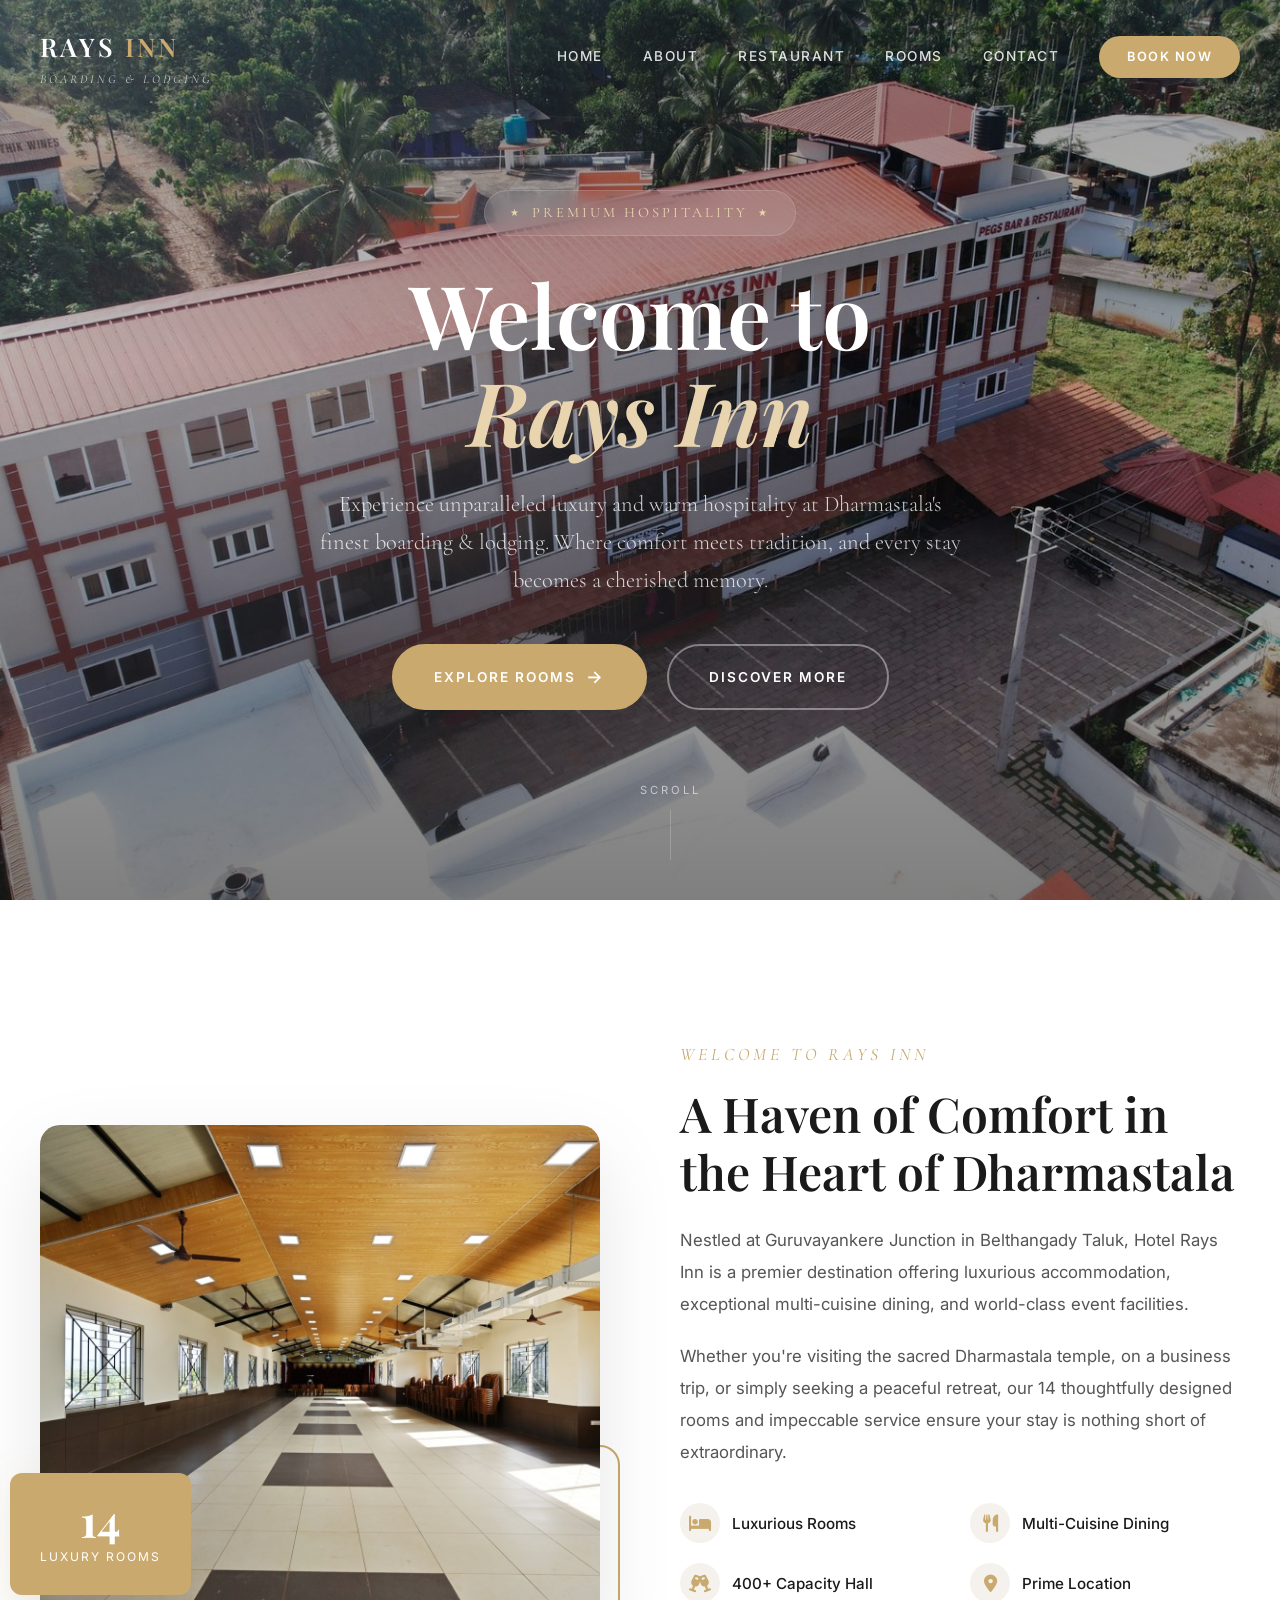
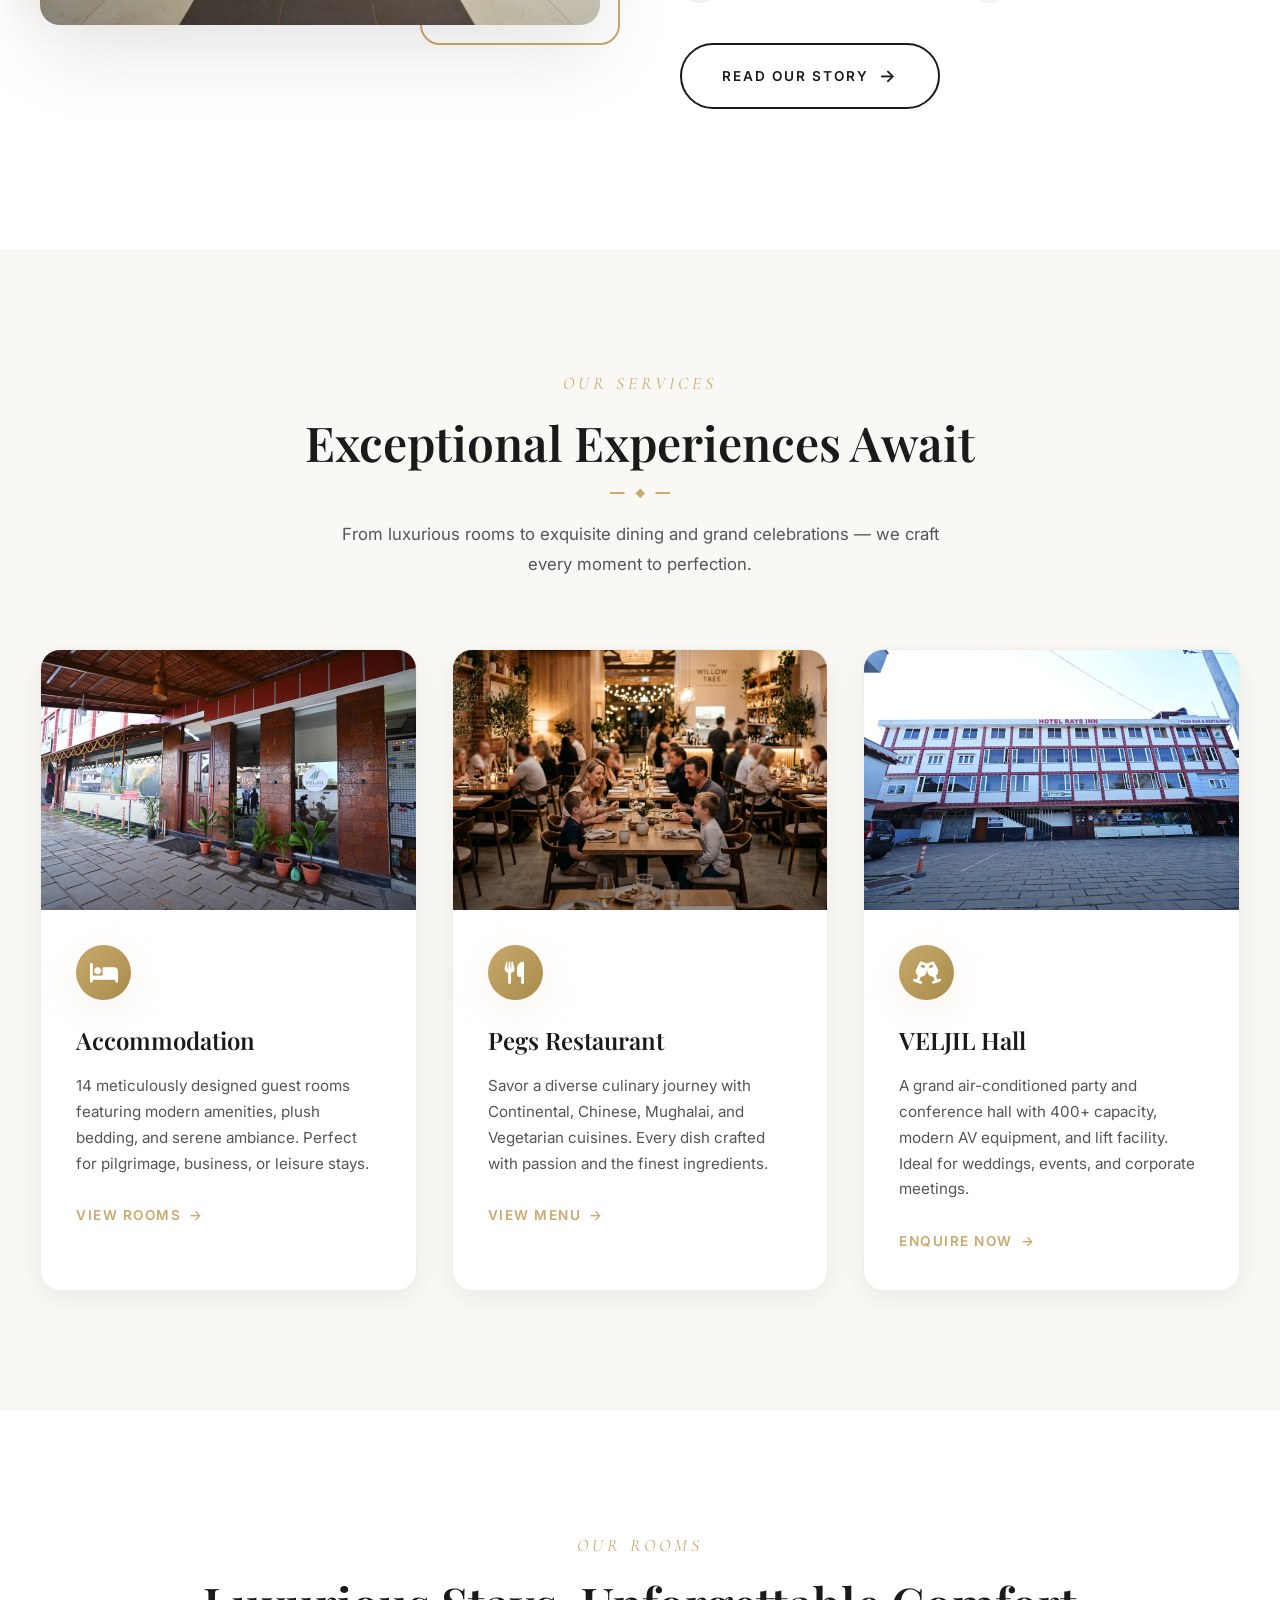
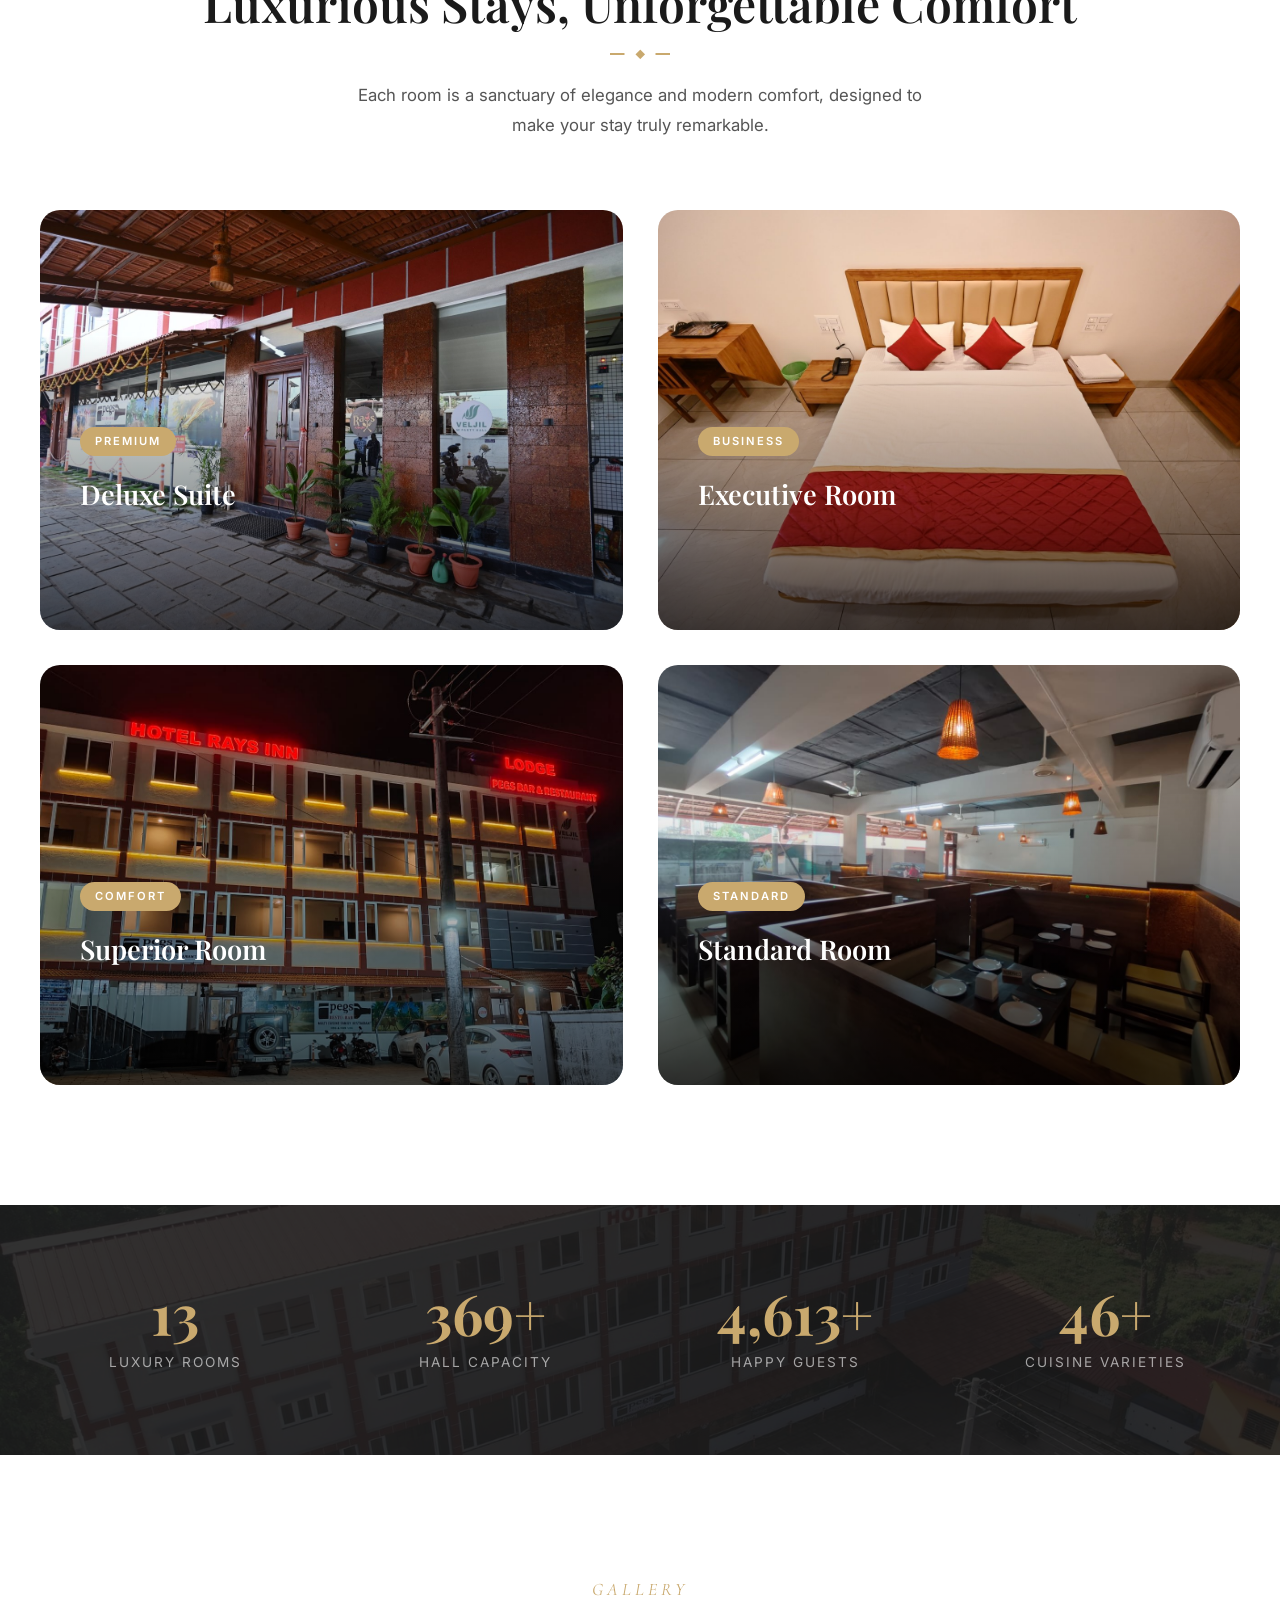
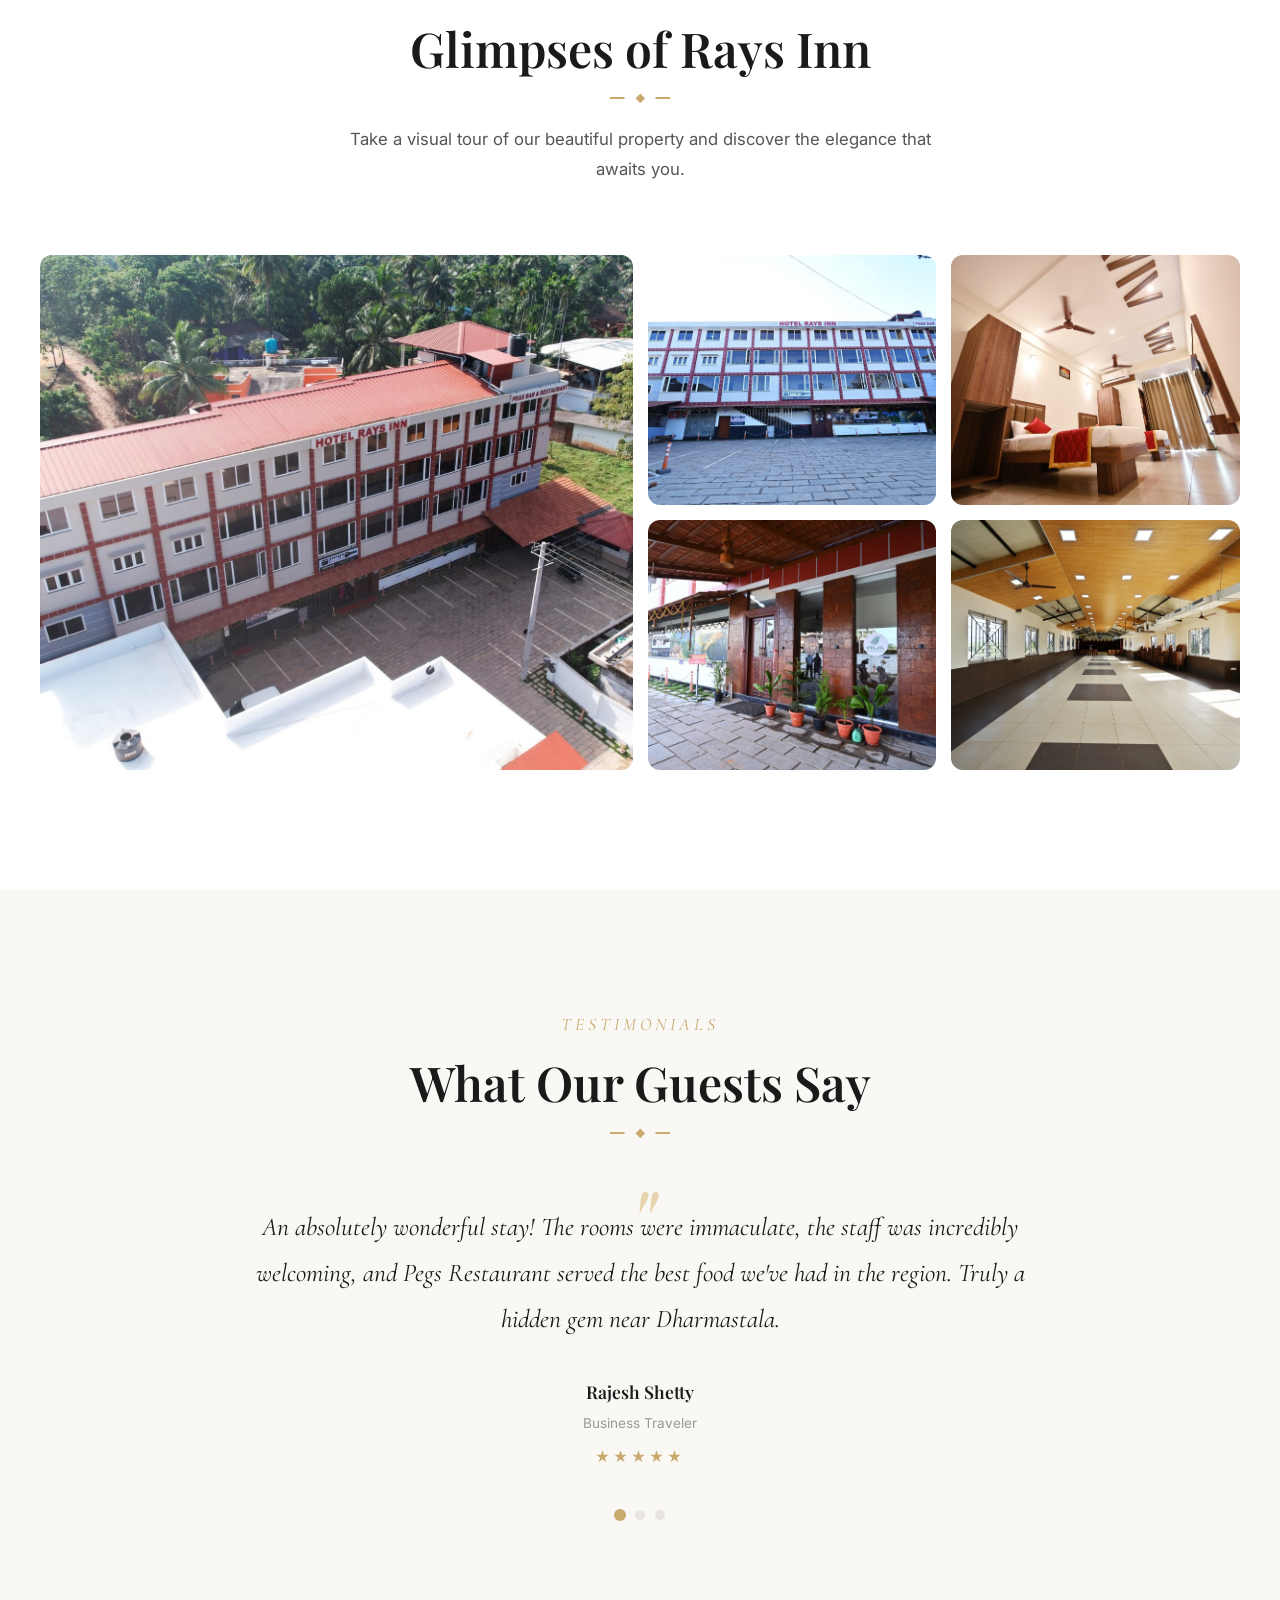
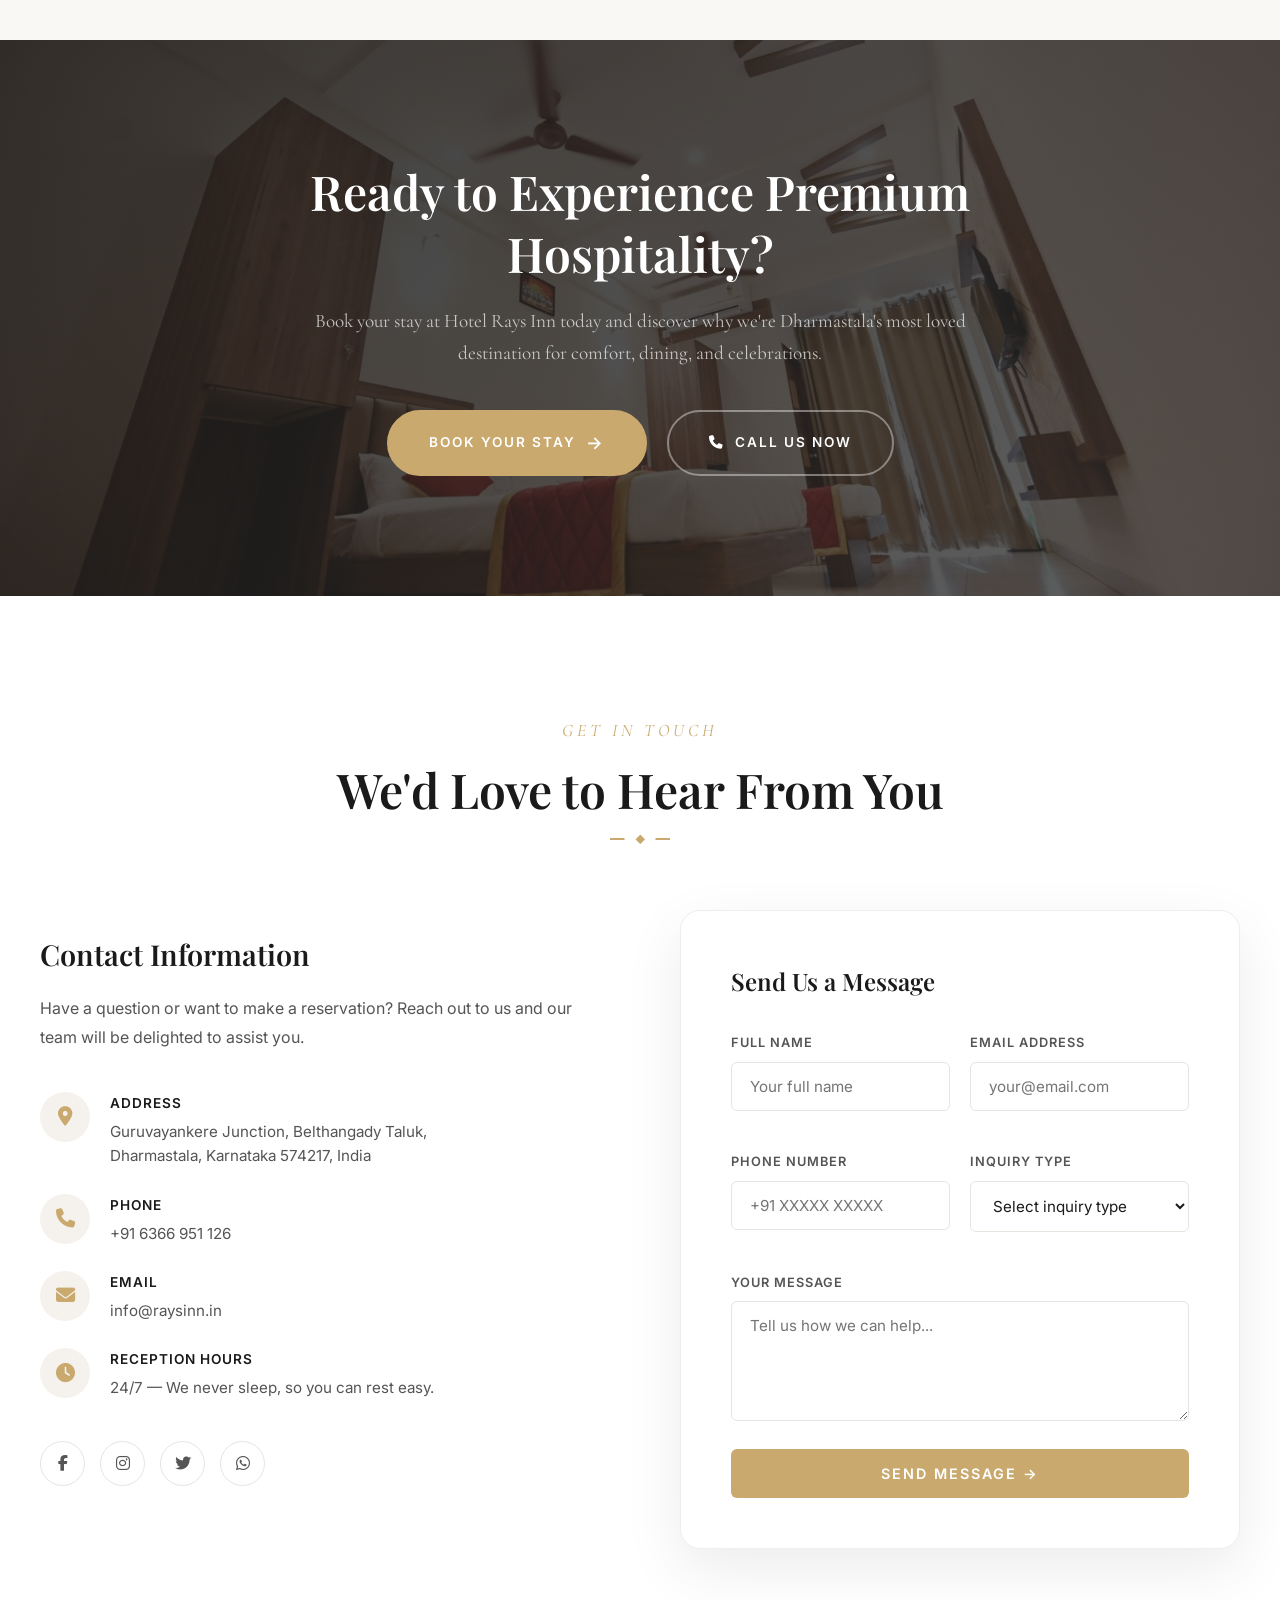
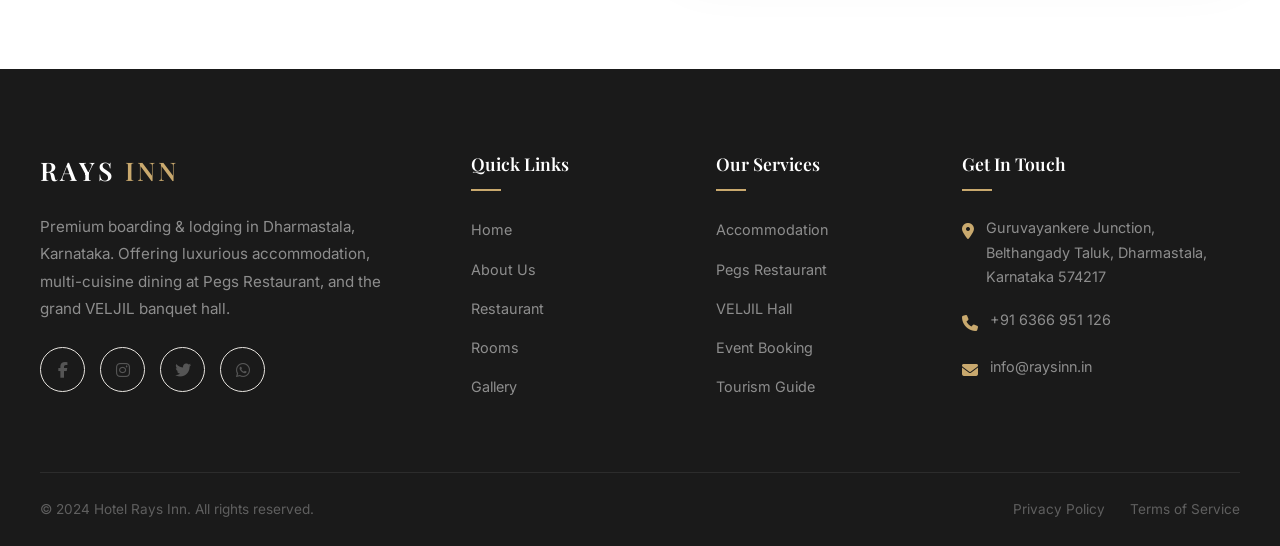
==== commit a5ce01c2: "logo removed" ====
--- a/index.html
+++ b/index.html
@@ -8,7 +8,8 @@
     <title>Hotel Rays Inn | Premium Boarding & Lodging — Dharmastala</title>
     <link rel="stylesheet" href="style.css">
     <link rel="stylesheet" href="mobile-premium.css">
-    <link rel="icon" href="data:image/svg+xml,<svg xmlns='http://www.w3.org/2000/svg' viewBox='0 0 100 100'><text y='.9em' font-size='90'>🏨</text></svg>">
+    <link rel="stylesheet" href="https://cdnjs.cloudflare.com/ajax/libs/font-awesome/6.4.0/css/all.min.css">
+    <link rel="icon" href="data:image/svg+xml,<svg xmlns='http://www.w3.org/2000/svg' viewBox='0 0 100 100'><rect width='100' height='100' rx='22' fill='%23c9a96e'/><text x='50%' y='68%' font-family='Georgia, serif' font-weight='bold' font-size='55' fill='white' text-anchor='middle'>R</text></svg>">
 </head>
 <body>
 
@@ -103,19 +104,19 @@
                     </p>
                     <div class="about-features">
                         <div class="about-feature">
-                            <div class="about-feature-icon">🛏️</div>
+                            <div class="about-feature-icon"><i class="fa-solid fa-bed"></i></div>
                             <span>Luxurious Rooms</span>
                         </div>
                         <div class="about-feature">
-                            <div class="about-feature-icon">🍽️</div>
+                            <div class="about-feature-icon"><i class="fa-solid fa-utensils"></i></div>
                             <span>Multi-Cuisine Dining</span>
                         </div>
                         <div class="about-feature">
-                            <div class="about-feature-icon">🎪</div>
+                            <div class="about-feature-icon"><i class="fa-solid fa-glass-cheers"></i></div>
                             <span>400+ Capacity Hall</span>
                         </div>
                         <div class="about-feature">
-                            <div class="about-feature-icon">📍</div>
+                            <div class="about-feature-icon"><i class="fa-solid fa-location-dot"></i></div>
                             <span>Prime Location</span>
                         </div>
                     </div>
@@ -144,7 +145,7 @@
                         <div class="service-card-image-overlay"></div>
                     </div>
                     <div class="service-card-body">
-                        <div class="service-card-icon">🛏️</div>
+                        <div class="service-card-icon"><i class="fa-solid fa-bed"></i></div>
                         <h3 class="service-card-title">Accommodation</h3>
                         <p class="service-card-text">14 meticulously designed guest rooms featuring modern amenities, plush bedding, and serene ambiance. Perfect for pilgrimage, business, or leisure stays.</p>
                         <a href="#rooms" class="service-card-link">View Rooms <span>→</span></a>
@@ -157,7 +158,7 @@
                         <div class="service-card-image-overlay"></div>
                     </div>
                     <div class="service-card-body">
-                        <div class="service-card-icon">🍽️</div>
+                        <div class="service-card-icon"><i class="fa-solid fa-utensils"></i></div>
                         <h3 class="service-card-title">Pegs Restaurant</h3>
                         <p class="service-card-text">Savor a diverse culinary journey with Continental, Chinese, Mughalai, and Vegetarian cuisines. Every dish crafted with passion and the finest ingredients.</p>
                         <a href="/menu" class="service-card-link">View Menu <span>→</span></a>
@@ -170,7 +171,7 @@
                         <div class="service-card-image-overlay"></div>
                     </div>
                     <div class="service-card-body">
-                        <div class="service-card-icon">🎪</div>
+                        <div class="service-card-icon"><i class="fa-solid fa-glass-cheers"></i></div>
                         <h3 class="service-card-title">VELJIL Hall</h3>
                         <p class="service-card-text">A grand air-conditioned party and conference hall with 400+ capacity, modern AV equipment, and lift facility. Ideal for weddings, events, and corporate meetings.</p>
                         <a href="#contact" class="service-card-link">Enquire Now <span>→</span></a>
@@ -198,10 +199,10 @@
                         <h3 class="room-card-name">Deluxe Suite</h3>
                         <p class="room-card-desc">Spacious suite with premium furnishings, king-size bed, and a private sitting area for the ultimate comfort experience.</p>
                         <div class="room-card-amenities">
-                            <span class="room-card-amenity">🌡️ AC</span>
-                            <span class="room-card-amenity">📺 Smart TV</span>
-                            <span class="room-card-amenity">📶 Wi-Fi</span>
-                            <span class="room-card-amenity">🚿 Hot Water</span>
+                            <span class="room-card-amenity"><i class="fa-solid fa-snowflake"></i> AC</span>
+                            <span class="room-card-amenity"><i class="fa-solid fa-tv"></i> Smart TV</span>
+                            <span class="room-card-amenity"><i class="fa-solid fa-wifi"></i> Wi-Fi</span>
+                            <span class="room-card-amenity"><i class="fa-solid fa-shower"></i> Hot Water</span>
                         </div>
                     </div>
                 </div>
@@ -213,10 +214,10 @@
                         <h3 class="room-card-name">Executive Room</h3>
                         <p class="room-card-desc">Elegant and well-appointed room with a work desk, comfortable seating, and all modern amenities for business travelers.</p>
                         <div class="room-card-amenities">
-                            <span class="room-card-amenity">🌡️ AC</span>
-                            <span class="room-card-amenity">💼 Work Desk</span>
-                            <span class="room-card-amenity">📶 Wi-Fi</span>
-                            <span class="room-card-amenity">☕ Minibar</span>
+                            <span class="room-card-amenity"><i class="fa-solid fa-snowflake"></i> AC</span>
+                            <span class="room-card-amenity"><i class="fa-solid fa-briefcase"></i> Work Desk</span>
+                            <span class="room-card-amenity"><i class="fa-solid fa-wifi"></i> Wi-Fi</span>
+                            <span class="room-card-amenity"><i class="fa-solid fa-mug-hot"></i> Minibar</span>
                         </div>
                     </div>
                 </div>
@@ -228,10 +229,10 @@
                         <h3 class="room-card-name">Superior Room</h3>
                         <p class="room-card-desc">A perfect blend of comfort and value, featuring quality furnishings and a cozy ambiance for a restful night's sleep.</p>
                         <div class="room-card-amenities">
-                            <span class="room-card-amenity">🌡️ AC</span>
-                            <span class="room-card-amenity">📺 TV</span>
-                            <span class="room-card-amenity">📶 Wi-Fi</span>
-                            <span class="room-card-amenity">🚿 Hot Water</span>
+                            <span class="room-card-amenity"><i class="fa-solid fa-snowflake"></i> AC</span>
+                            <span class="room-card-amenity"><i class="fa-solid fa-tv"></i> TV</span>
+                            <span class="room-card-amenity"><i class="fa-solid fa-wifi"></i> Wi-Fi</span>
+                            <span class="room-card-amenity"><i class="fa-solid fa-shower"></i> Hot Water</span>
                         </div>
                     </div>
                 </div>
@@ -243,9 +244,9 @@
                         <h3 class="room-card-name">Standard Room</h3>
                         <p class="room-card-desc">Clean, comfortable, and well-maintained room with essential amenities — ideal for pilgrims and short-stay guests.</p>
                         <div class="room-card-amenities">
-                            <span class="room-card-amenity">🌡️ AC/Non-AC</span>
-                            <span class="room-card-amenity">📺 TV</span>
-                            <span class="room-card-amenity">🚿 Hot Water</span>
+                            <span class="room-card-amenity"><i class="fa-solid fa-snowflake"></i> AC/Non-AC</span>
+                            <span class="room-card-amenity"><i class="fa-solid fa-tv"></i> TV</span>
+                            <span class="room-card-amenity"><i class="fa-solid fa-shower"></i> Hot Water</span>
                         </div>
                     </div>
                 </div>
@@ -290,31 +291,31 @@
                 <div class="gallery-item" data-lightbox="assets/hotel/hero-aerial.jpg">
                     <img src="assets/hotel/hero-aerial.jpg" alt="Aerial View of Hotel Rays Inn">
                     <div class="gallery-item-overlay">
-                        <div class="gallery-item-icon">🔍</div>
+                        <div class="gallery-item-icon"><i class="fa-solid fa-magnifying-glass"></i></div>
                     </div>
                 </div>
                 <div class="gallery-item" data-lightbox="assets/hotel/reception.jpg">
                     <img src="assets/hotel/reception.jpg" alt="Hotel Reception">
                     <div class="gallery-item-overlay">
-                        <div class="gallery-item-icon">🔍</div>
+                        <div class="gallery-item-icon"><i class="fa-solid fa-magnifying-glass"></i></div>
                     </div>
                 </div>
                 <div class="gallery-item" data-lightbox="assets/hotel/hallway.jpg">
                     <img src="assets/hotel/hallway.jpg" alt="Hotel Hallway">
                     <div class="gallery-item-overlay">
-                        <div class="gallery-item-icon">🔍</div>
+                        <div class="gallery-item-icon"><i class="fa-solid fa-magnifying-glass"></i></div>
                     </div>
                 </div>
                 <div class="gallery-item" data-lightbox="assets/hotel/suite-room.jpg">
                     <img src="assets/hotel/suite-room.jpg" alt="Suite Room">
                     <div class="gallery-item-overlay">
-                        <div class="gallery-item-icon">🔍</div>
+                        <div class="gallery-item-icon"><i class="fa-solid fa-magnifying-glass"></i></div>
                     </div>
                 </div>
                 <div class="gallery-item" data-lightbox="assets/hotel/exterior.jpg">
                     <img src="assets/hotel/exterior.jpg" alt="Hotel Exterior">
                     <div class="gallery-item-overlay">
-                        <div class="gallery-item-icon">🔍</div>
+                        <div class="gallery-item-icon"><i class="fa-solid fa-magnifying-glass"></i></div>
                     </div>
                 </div>
             </div>
@@ -378,7 +379,7 @@
                         Book Your Stay <span class="btn-icon">→</span>
                     </a>
                     <a href="tel:+916366951126" class="btn btn-outline">
-                        📞 Call Us Now
+                        <i class="fa-solid fa-phone"></i> Call Us Now
                     </a>
                 </div>
             </div>
@@ -399,28 +400,28 @@
                     <p class="contact-info-text">Have a question or want to make a reservation? Reach out to us and our team will be delighted to assist you.</p>
                     <div class="contact-details">
                         <div class="contact-detail">
-                            <div class="contact-detail-icon">📍</div>
+                            <div class="contact-detail-icon"><i class="fa-solid fa-location-dot"></i></div>
                             <div class="contact-detail-content">
                                 <h4>Address</h4>
                                 <p>Guruvayankere Junction, Belthangady Taluk,<br>Dharmastala, Karnataka 574217, India</p>
                             </div>
                         </div>
                         <div class="contact-detail">
-                            <div class="contact-detail-icon">📞</div>
+                            <div class="contact-detail-icon"><i class="fa-solid fa-phone"></i></div>
                             <div class="contact-detail-content">
                                 <h4>Phone</h4>
                                 <p>+91 6366 951 126</p>
                             </div>
                         </div>
                         <div class="contact-detail">
-                            <div class="contact-detail-icon">✉️</div>
+                            <div class="contact-detail-icon"><i class="fa-solid fa-envelope"></i></div>
                             <div class="contact-detail-content">
                                 <h4>Email</h4>
                                 <p>info@raysinn.in</p>
                             </div>
                         </div>
                         <div class="contact-detail">
-                            <div class="contact-detail-icon">🕐</div>
+                            <div class="contact-detail-icon"><i class="fa-solid fa-clock"></i></div>
                             <div class="contact-detail-content">
                                 <h4>Reception Hours</h4>
                                 <p>24/7 — We never sleep, so you can rest easy.</p>
@@ -428,10 +429,10 @@
                         </div>
                     </div>
                     <div class="contact-social">
-                        <a href="#" aria-label="Facebook">📘</a>
-                        <a href="#" aria-label="Instagram">📸</a>
-                        <a href="#" aria-label="Twitter">🐦</a>
-                        <a href="#" aria-label="WhatsApp">💬</a>
+                        <a href="#" aria-label="Facebook"><i class="fa-brands fa-facebook-f"></i></a>
+                        <a href="#" aria-label="Instagram"><i class="fa-brands fa-instagram"></i></a>
+                        <a href="#" aria-label="Twitter"><i class="fa-brands fa-twitter"></i></a>
+                        <a href="#" aria-label="WhatsApp"><i class="fa-brands fa-whatsapp"></i></a>
                     </div>
                 </div>
                 <div class="contact-form-wrapper reveal-right">
@@ -482,10 +483,10 @@
                     <div class="nav-logo-text">Rays <span>Inn</span></div>
                     <p class="footer-text">Premium boarding & lodging in Dharmastala, Karnataka. Offering luxurious accommodation, multi-cuisine dining at Pegs Restaurant, and the grand VELJIL banquet hall.</p>
                     <div class="contact-social">
-                        <a href="#" aria-label="Facebook">📘</a>
-                        <a href="#" aria-label="Instagram">📸</a>
-                        <a href="#" aria-label="Twitter">🐦</a>
-                        <a href="#" aria-label="WhatsApp">💬</a>
+                        <a href="#" aria-label="Facebook"><i class="fa-brands fa-facebook-f"></i></a>
+                        <a href="#" aria-label="Instagram"><i class="fa-brands fa-instagram"></i></a>
+                        <a href="#" aria-label="Twitter"><i class="fa-brands fa-twitter"></i></a>
+                        <a href="#" aria-label="WhatsApp"><i class="fa-brands fa-whatsapp"></i></a>
                     </div>
                 </div>
                 <div>
@@ -511,15 +512,15 @@
                 <div>
                     <h4 class="footer-title">Get In Touch</h4>
                     <div class="footer-contact-item">
-                        <span class="icon">📍</span>
+                        <span class="icon"><i class="fa-solid fa-location-dot"></i></span>
                         <span>Guruvayankere Junction, Belthangady Taluk, Dharmastala, Karnataka 574217</span>
                     </div>
                     <div class="footer-contact-item">
-                        <span class="icon">📞</span>
+                        <span class="icon"><i class="fa-solid fa-phone"></i></span>
                         <span>+91 6366 951 126</span>
                     </div>
                     <div class="footer-contact-item">
-                        <span class="icon">✉️</span>
+                        <span class="icon"><i class="fa-solid fa-envelope"></i></span>
                         <span>info@raysinn.in</span>
                     </div>
                 </div>
--- a/mobile-premium.css
+++ b/mobile-premium.css
@@ -63,9 +63,18 @@
         overflow: hidden;
     }
 
-    section, footer, nav {
+    .navbar .container {
+        overflow: visible !important;
+    }
+
+    section, footer {
         max-width: 100vw !important;
         overflow-x: hidden !important;
+    }
+
+    nav {
+        max-width: 100vw !important;
+        overflow: visible !important;
     }
 
     :root {
@@ -109,16 +118,23 @@
 
     /* Mobile Drawer */
     .nav-links {
+        position: fixed !important;
+        top: 0 !important;
+        right: -100% !important;
         width: 85% !important;
         max-width: 320px !important;
-        right: -100%;
+        height: 100vh !important;
         padding: 90px 30px 40px !important;
         gap: 0 !important;
         background: var(--white) !important;
+        z-index: 1200 !important;
+        overflow-y: auto !important;
+        box-shadow: -10px 0 40px rgba(0, 0, 0, 0.15) !important;
+        transition: right 0.4s var(--ease-smooth) !important;
     }
 
     .nav-links.open {
-        right: 0;
+        right: 0 !important;
     }
 
     .nav-links a {
@@ -706,7 +722,7 @@
 
     /* ── Menu Page ── */
     .menu-showcase {
-        padding: 80px 0 30px !important;
+        padding: 130px 0 30px !important;
         overflow: hidden !important;
     }
 
